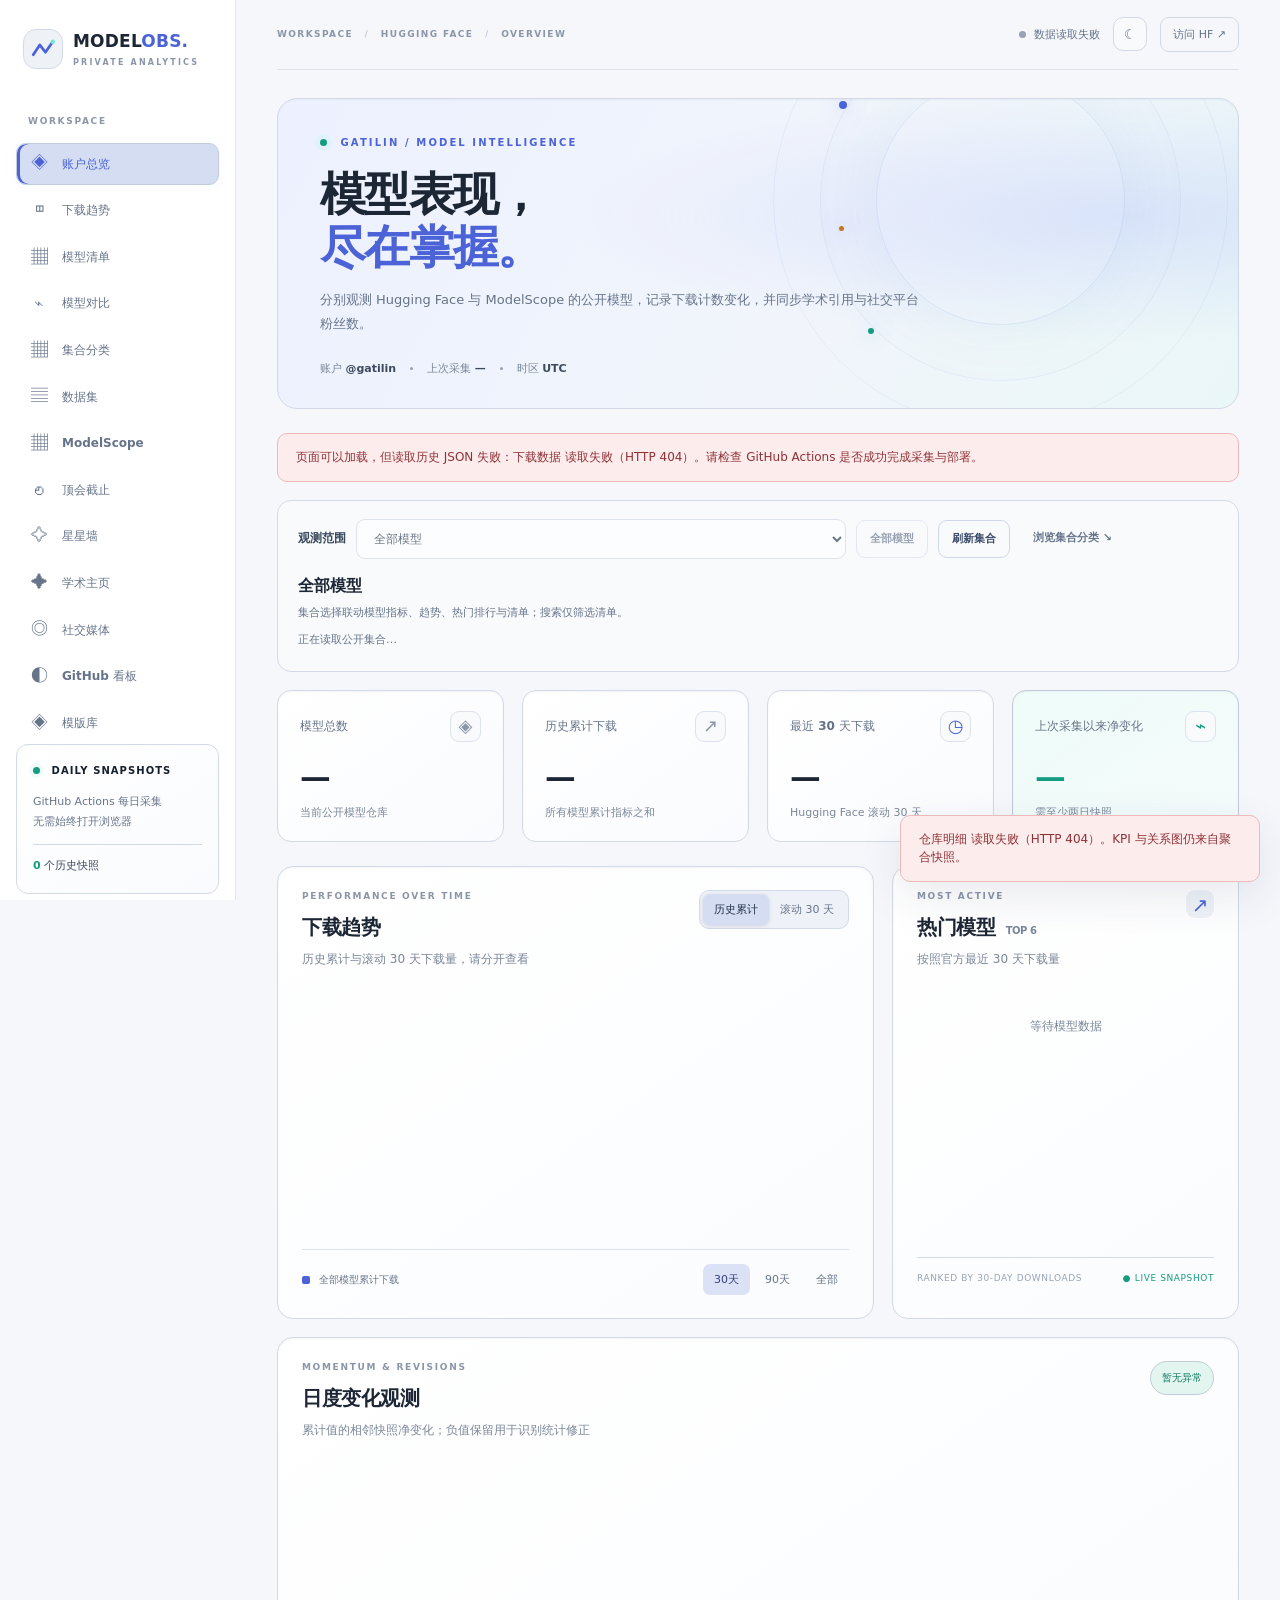
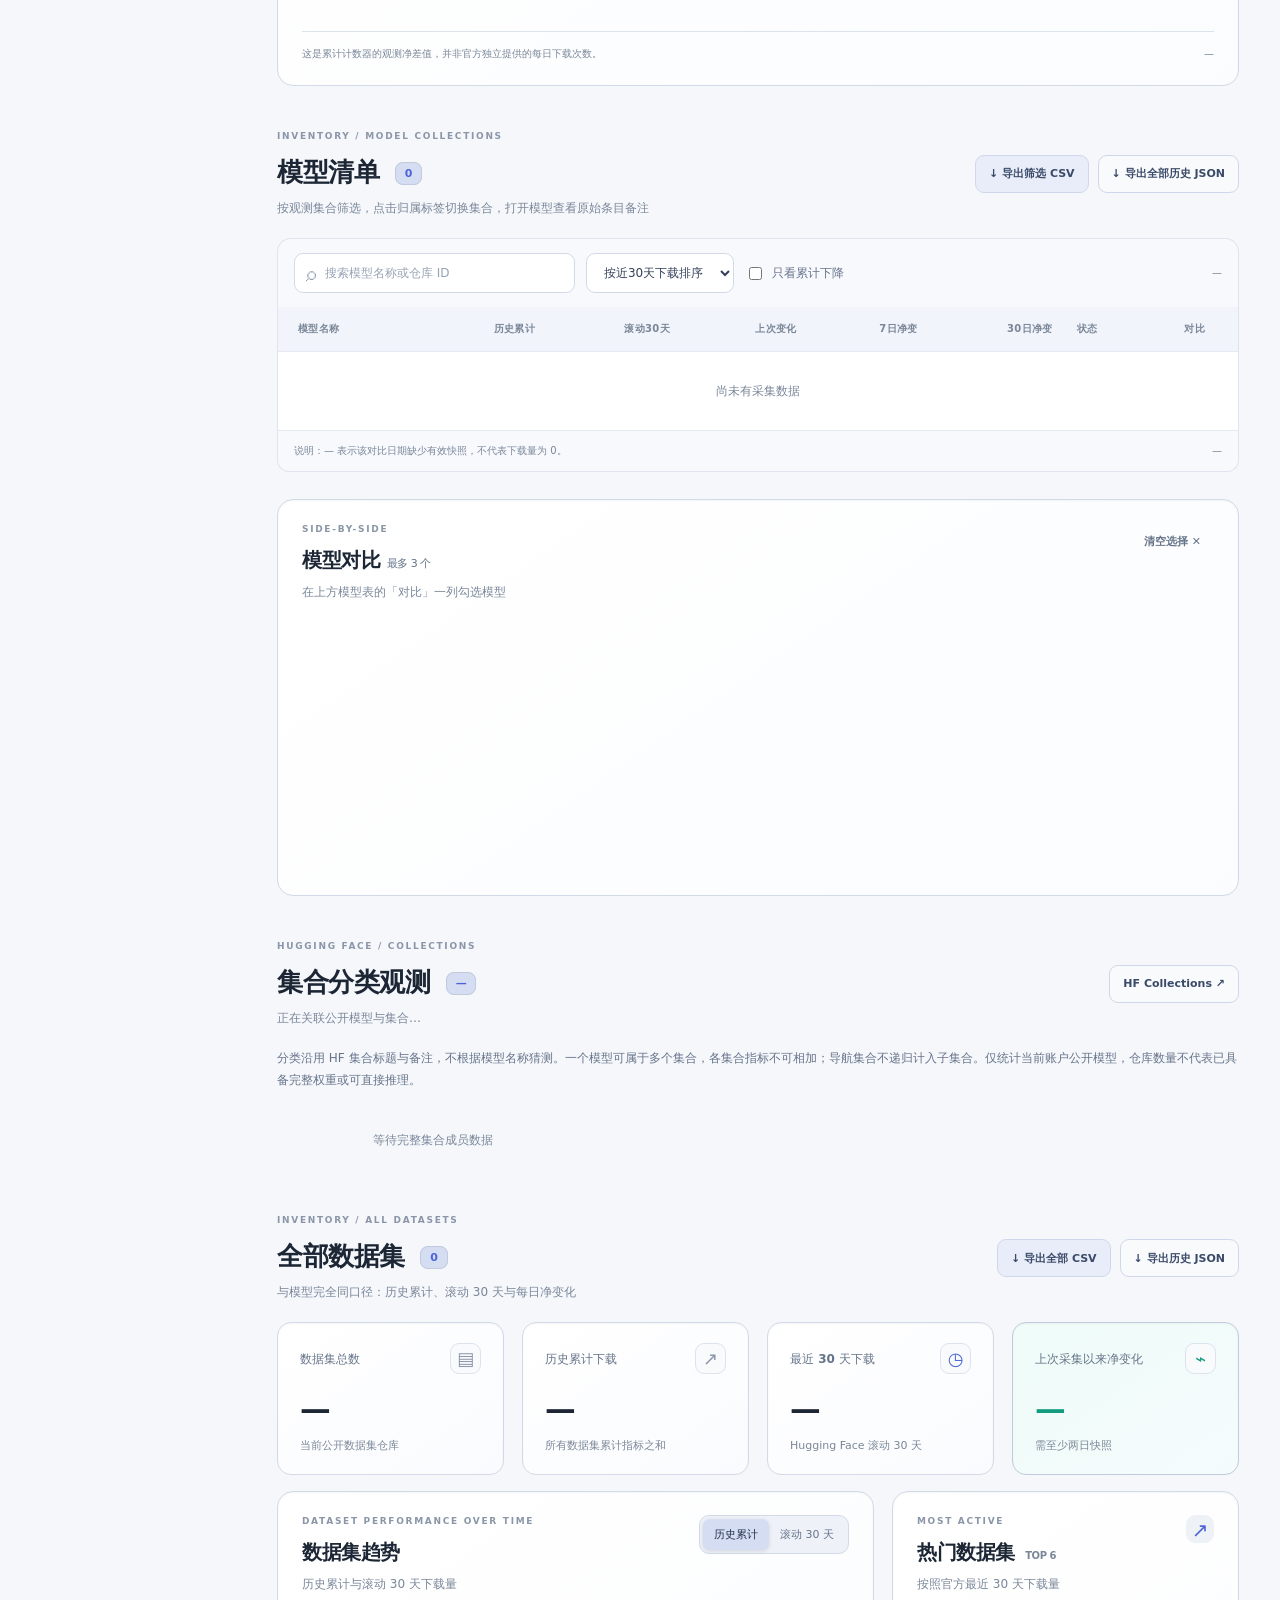
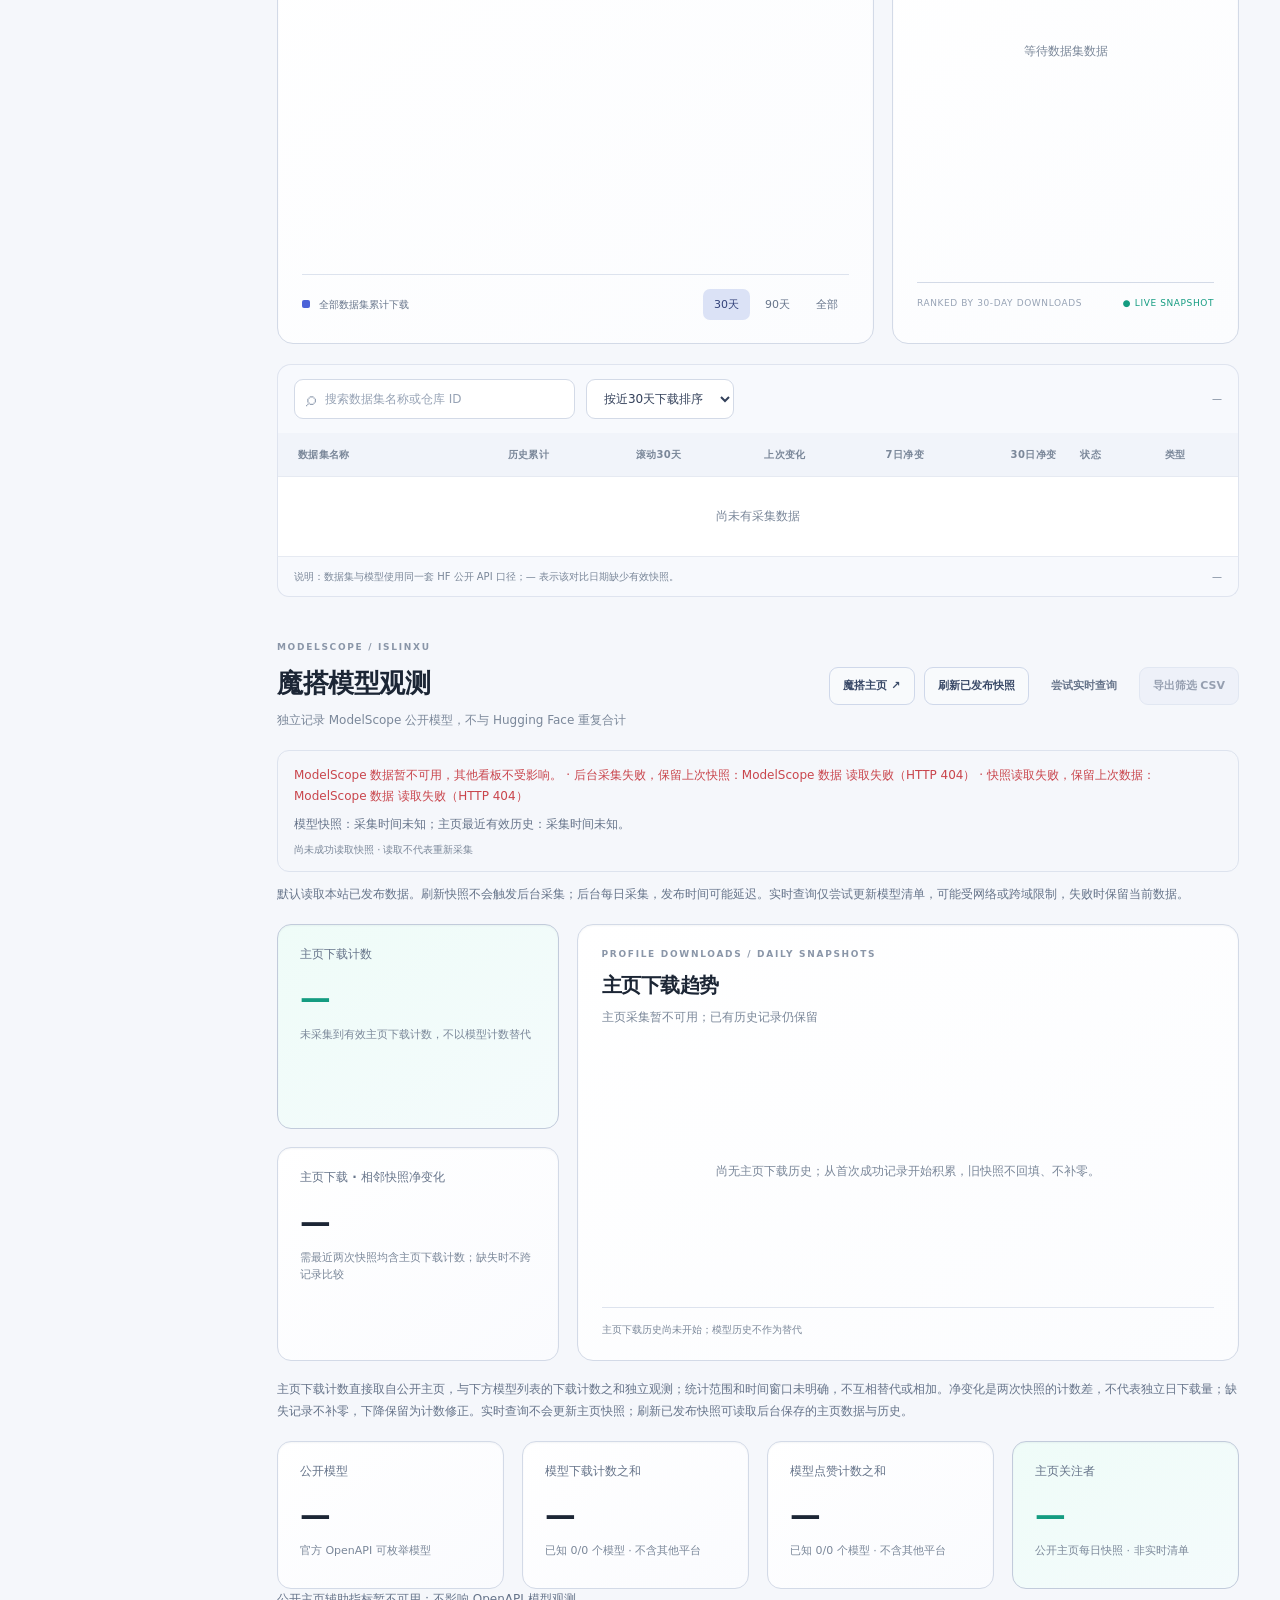
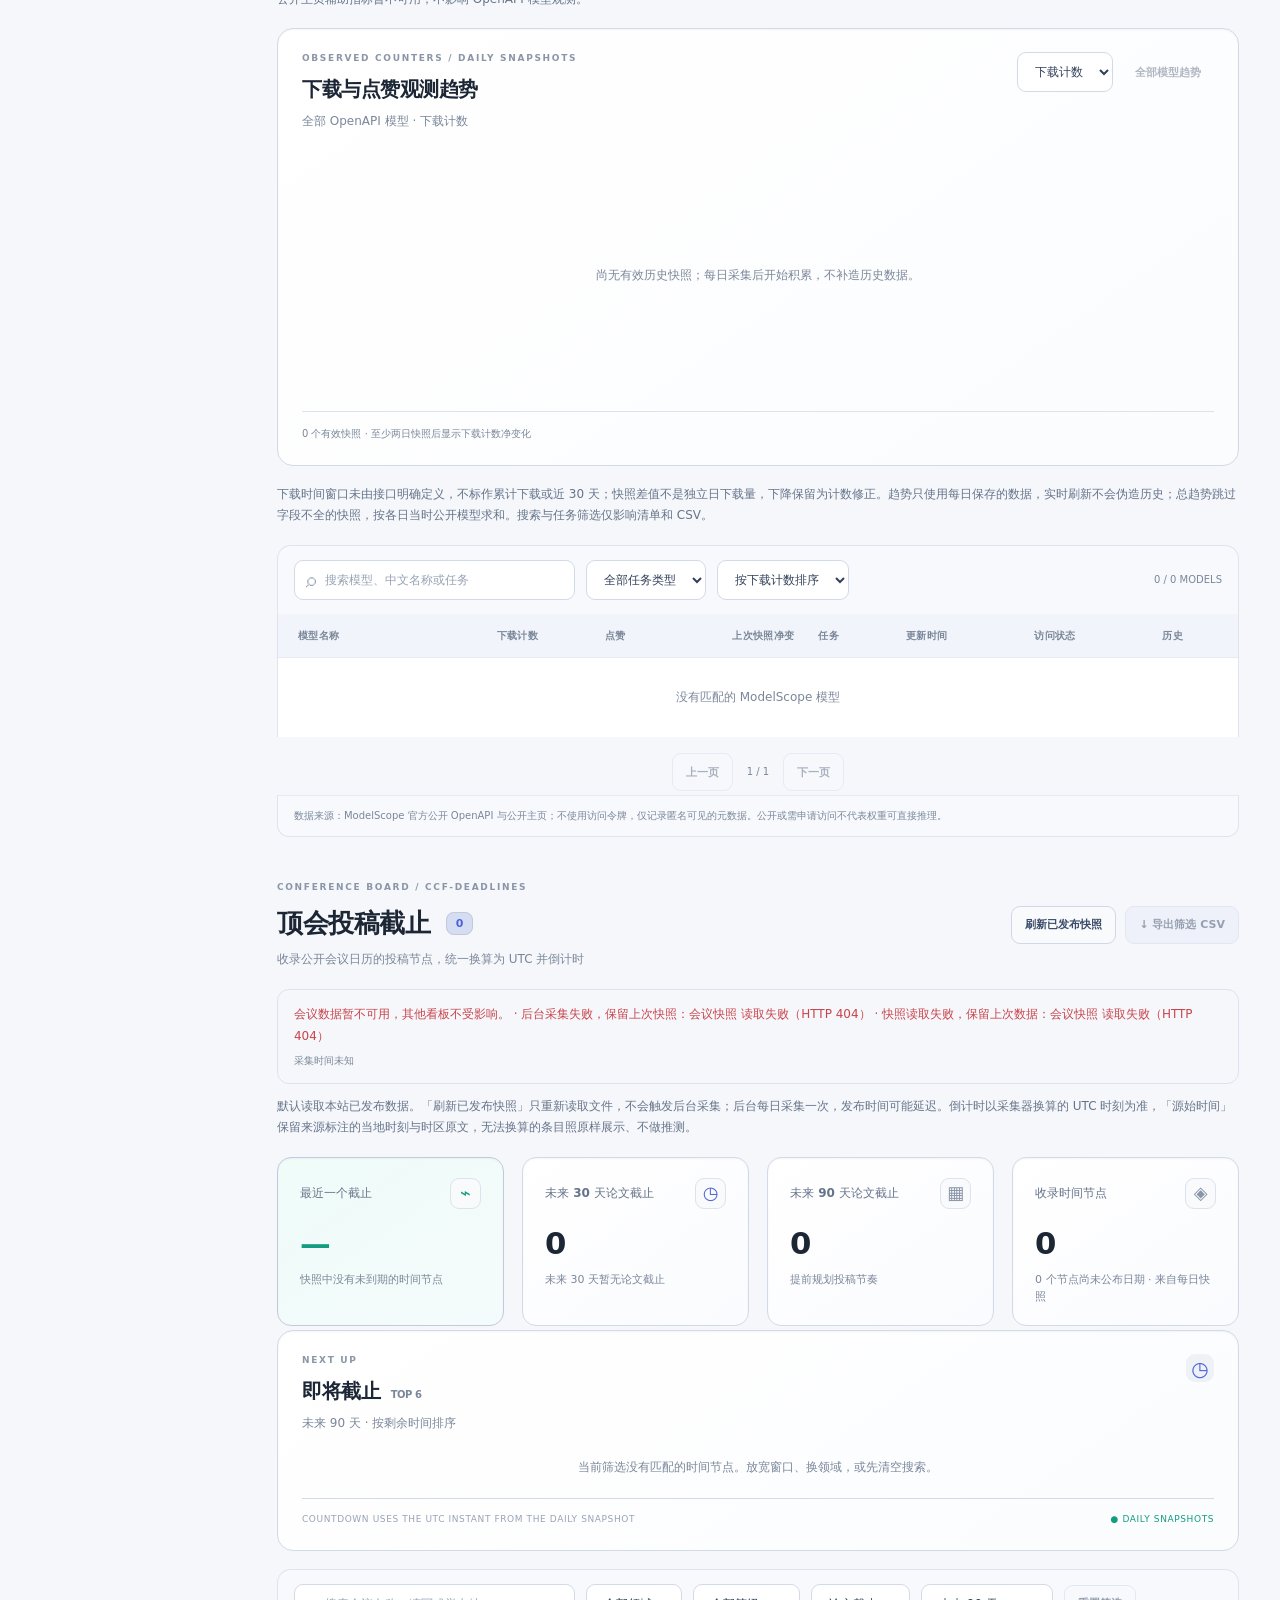
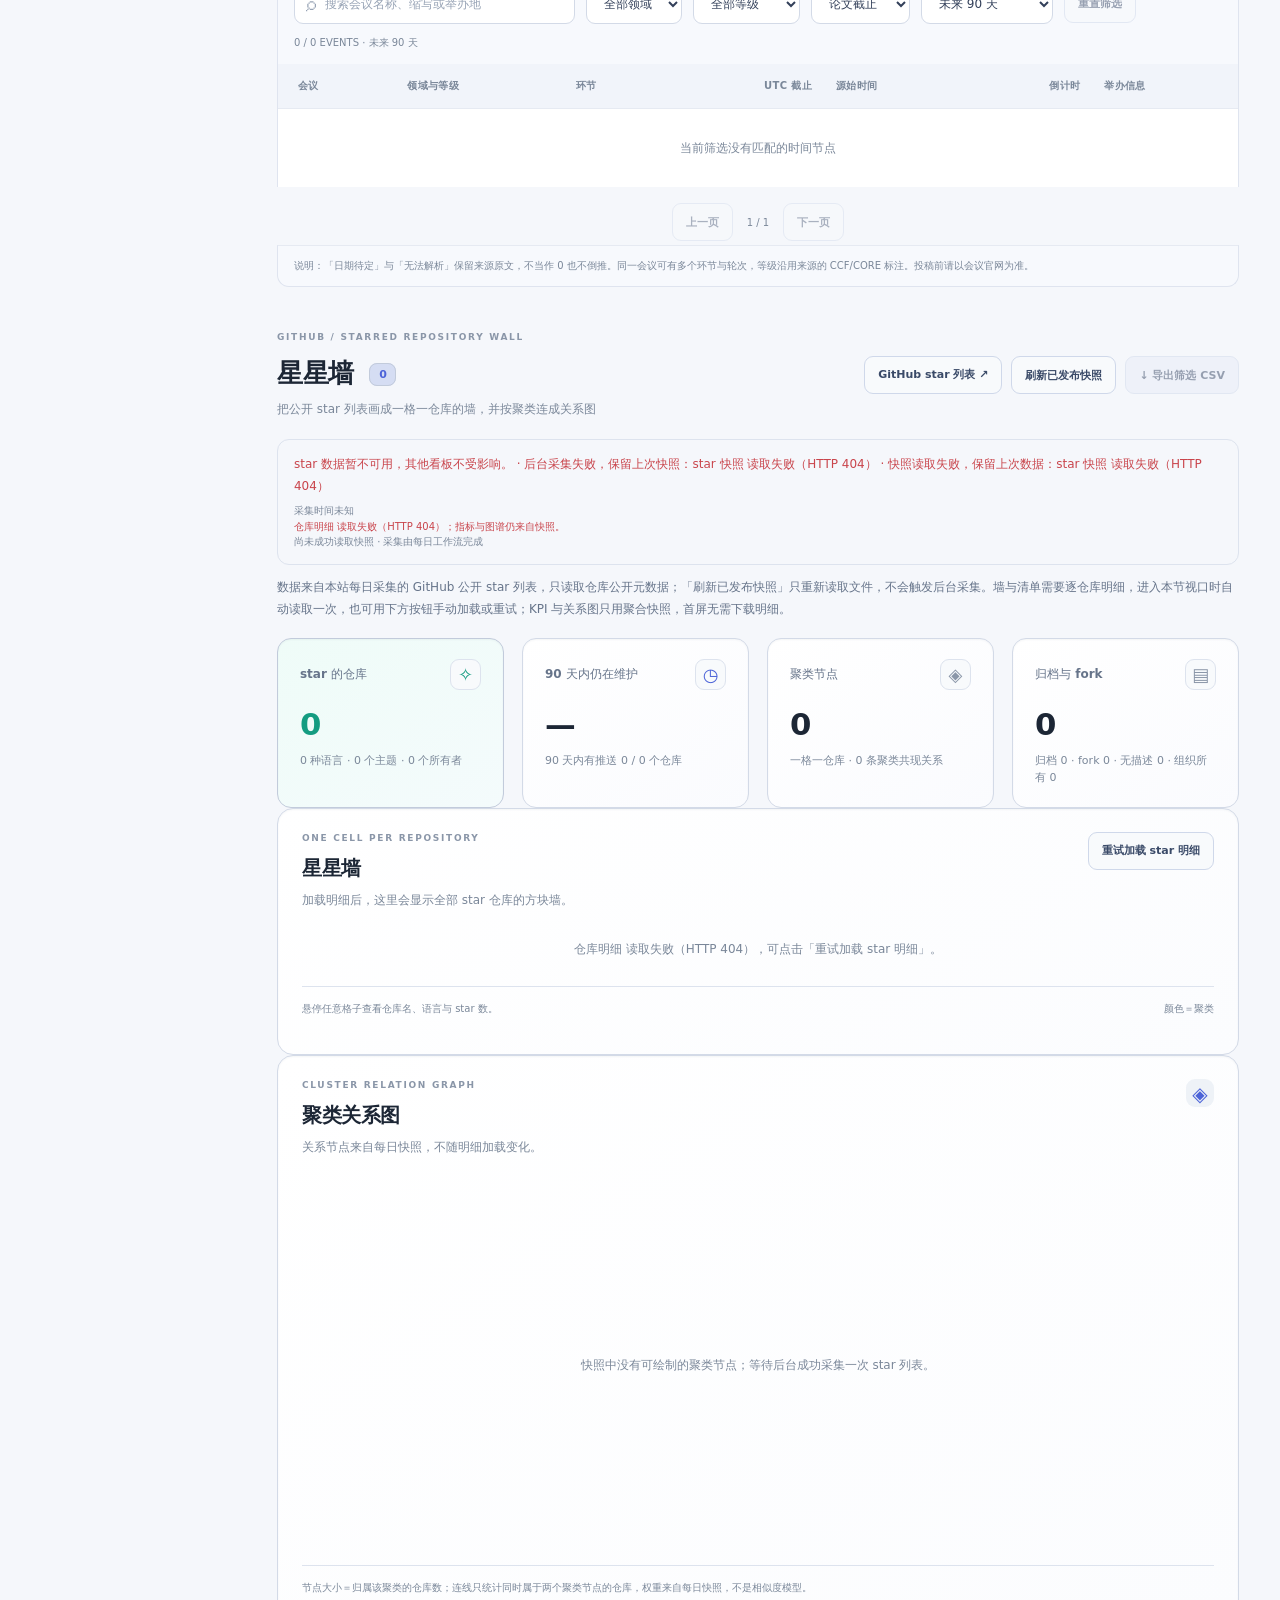
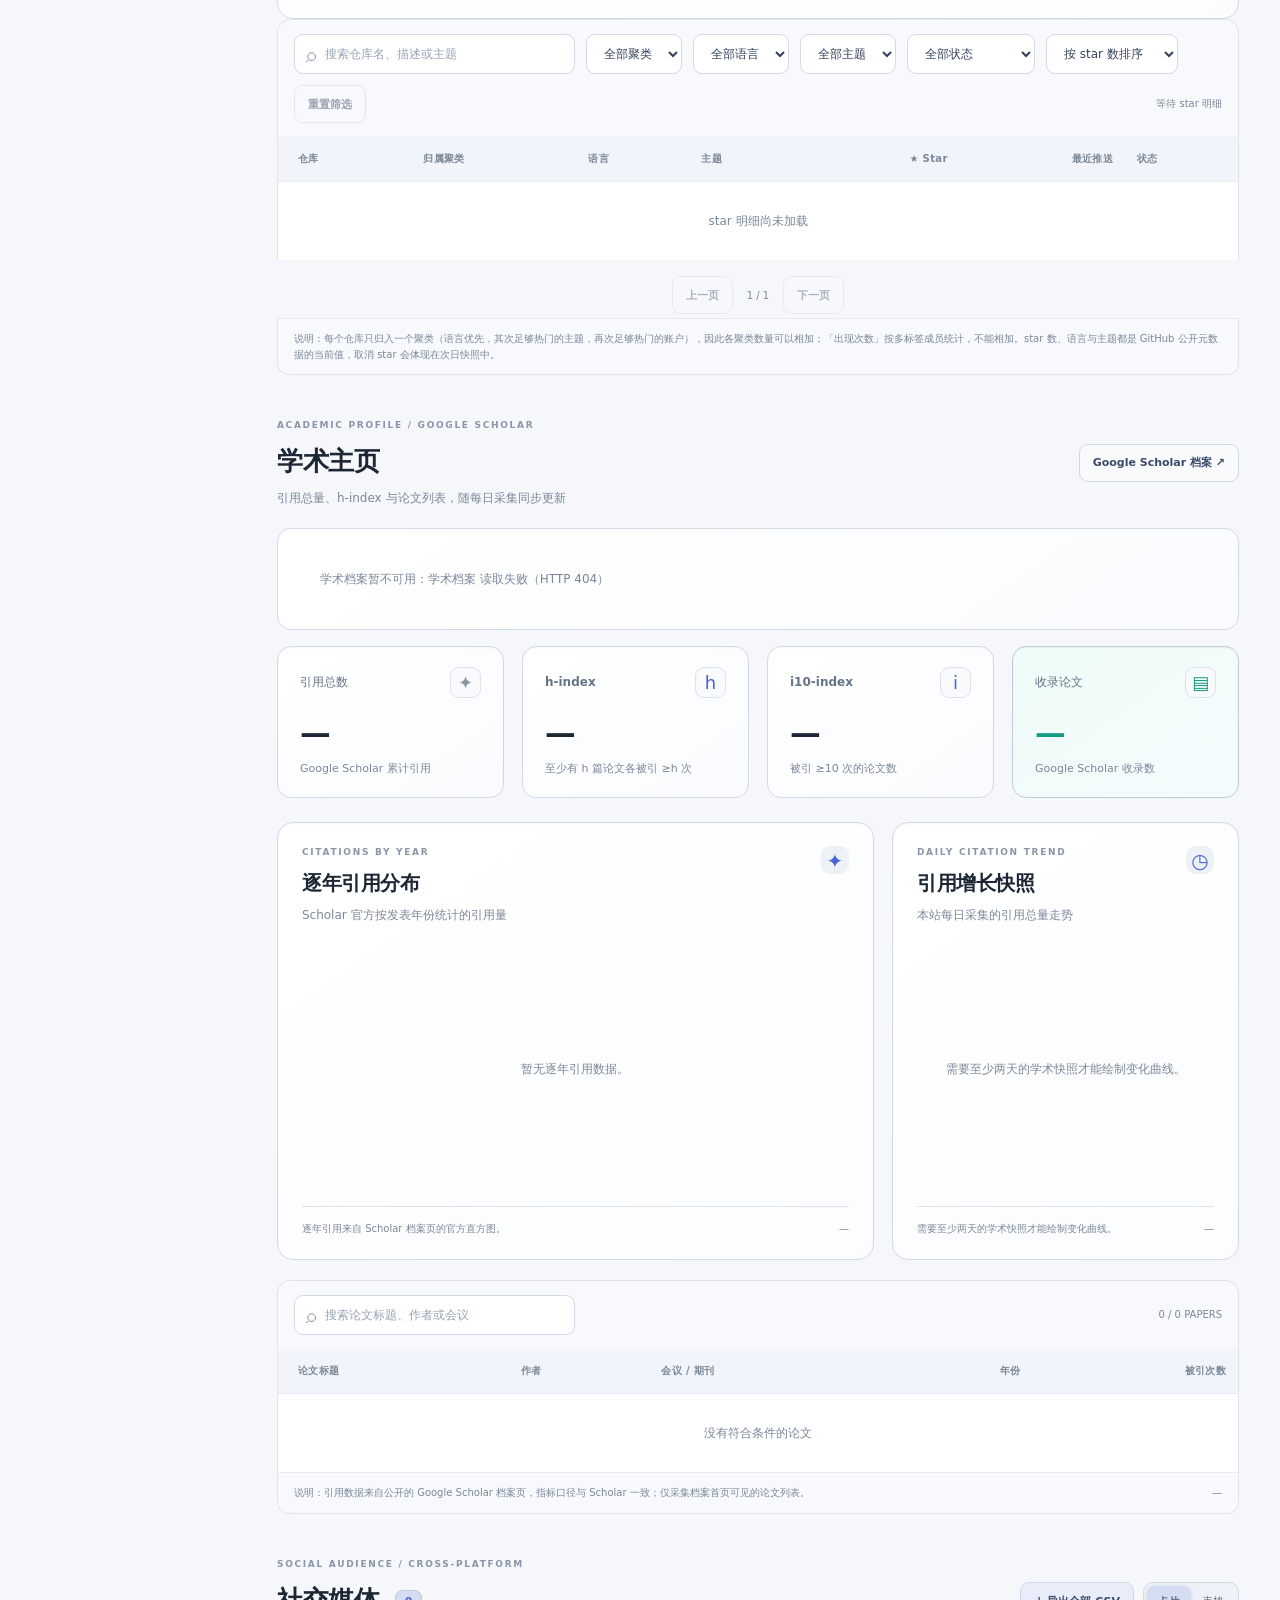
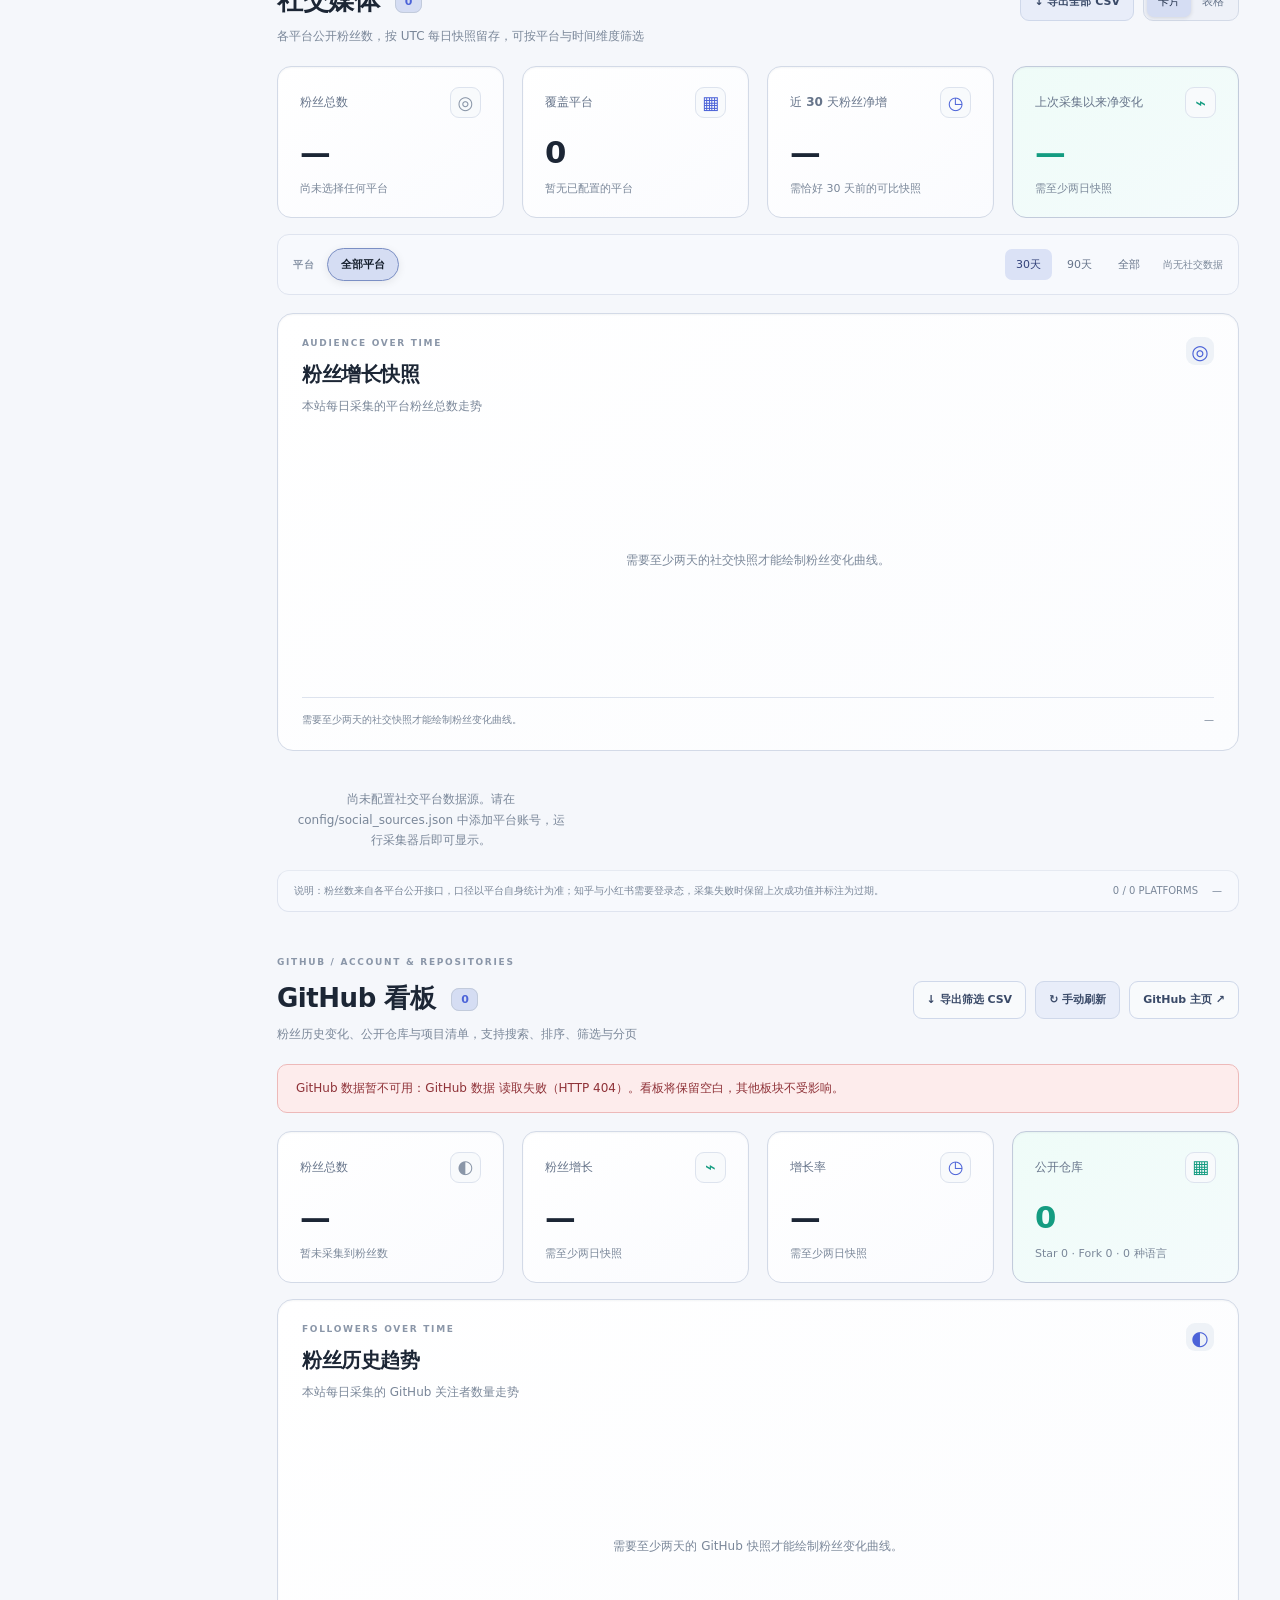
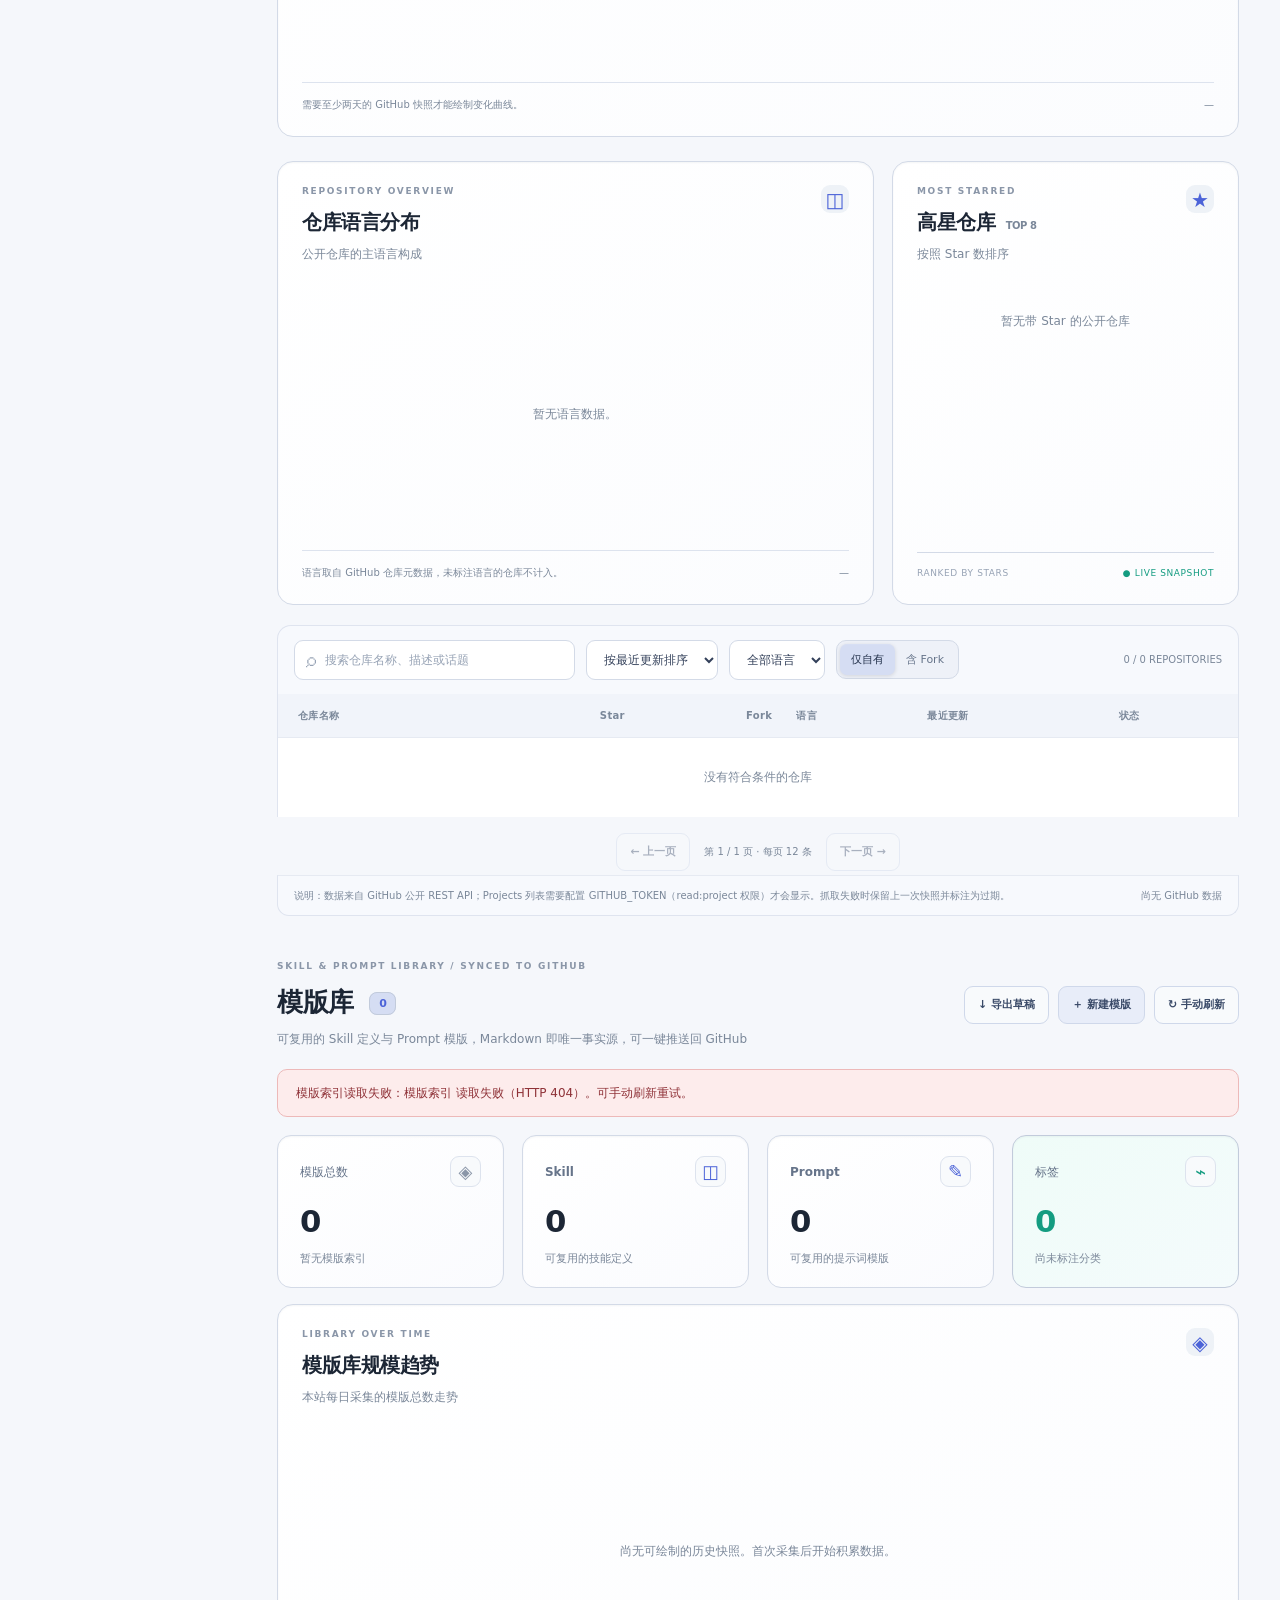
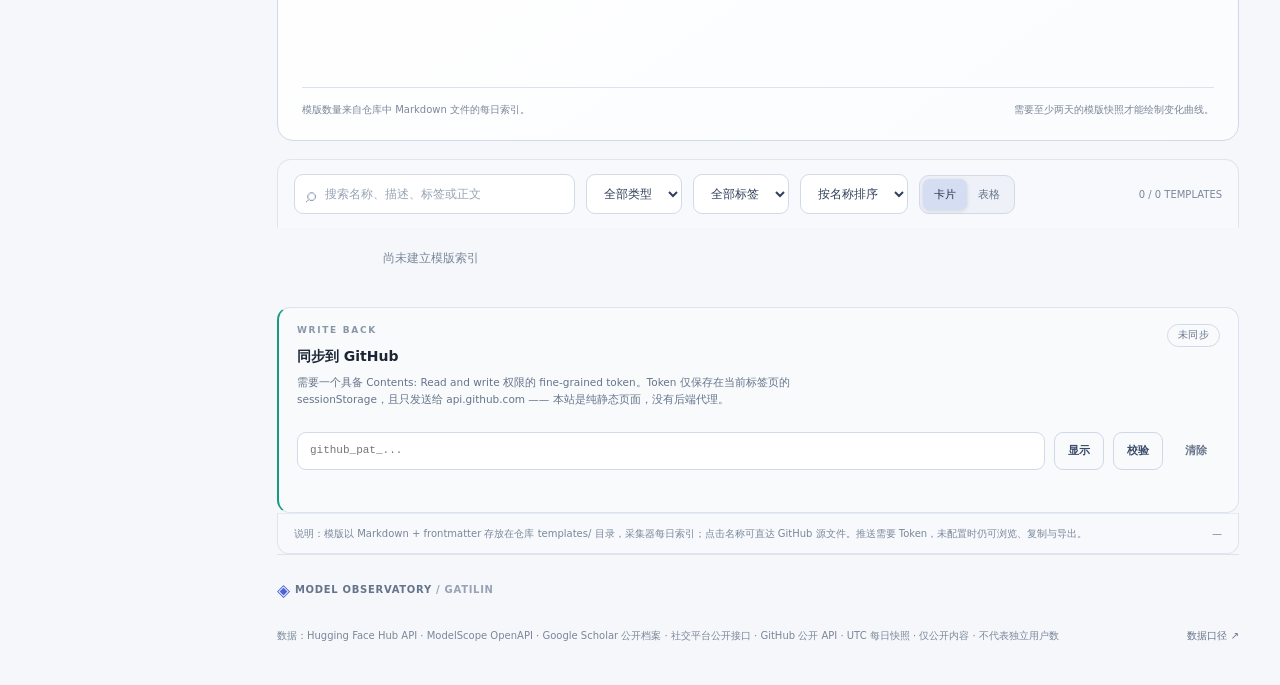
==== site/index.html @ 28549522 "feat: add the GitHub star wall and cluster graph to the dashboard Draw every starred repository as o" ====
<!doctype html>
<html lang="zh-CN" data-theme="dark">
<head>
  <meta charset="utf-8">
  <meta name="viewport" content="width=device-width, initial-scale=1">
  <meta name="theme-color" content="#090f1b">
  <meta name="description" content="@gatilin Hugging Face 模型与数据集下载量、近期活跃度、每日增量、学术引用、社交平台粉丝数、GitHub 粉丝与仓库看板及历史数据可视化">
  <title>Model Observatory · gatilin</title>
  <link rel="canonical" href="https://islinxu.github.io/model-observatory/">
  <meta name="author" content="gatilin">
  <meta property="og:type" content="website">
  <meta property="og:site_name" content="Model Observatory">
  <meta property="og:title" content="Model Observatory · gatilin">
  <meta property="og:description" content="Hugging Face 模型与数据集下载量、每日增量、学术引用、社交平台粉丝数与 GitHub 仓库看板的每日快照看板">
  <meta property="og:url" content="https://islinxu.github.io/model-observatory/">
  <meta property="og:locale" content="zh_CN">
  <meta name="twitter:card" content="summary_large_image">
  <meta name="twitter:title" content="Model Observatory · gatilin">
  <meta name="twitter:description" content="Hugging Face 下载量、学术引用与 GitHub 仓库的每日快照看板">
  <link rel="icon" type="image/svg+xml" href="./favicon.svg">
  <link rel="stylesheet" href="./style.css">
  <script src="./format.js" defer></script>
  <script src="./charts.js" defer></script>
  <script src="./data.js" defer></script>
  <script src="./render.js" defer></script>
  <script src="./theme.js" defer></script>
  <script src="./templates.js" defer></script>
  <script src="./app.js" defer></script>
</head>
<body>
  <div class="shell">
    <aside class="sidebar" aria-label="侧边导航">
      <a class="brand" href="#overview" aria-label="Model Observatory 首页">
        <span class="brand-mark"><svg viewBox="0 0 32 32" aria-hidden="true"><path d="M4 23 12 11 19 20 28 7" fill="none" stroke="currentColor" stroke-width="3.4" stroke-linecap="round" stroke-linejoin="round"/><circle cx="28" cy="7" r="2.7" fill="#70e6ce"/></svg></span>
        <span class="brand-copy"><strong>MODEL<span>OBS.</span></strong><small>PRIVATE ANALYTICS</small></span>
      </a>
      <div class="nav-title">WORKSPACE</div>
      <nav class="navlinks">
        <a class="active" href="#overview"><span class="navglyph">◈</span> 账户总览</a>
        <a href="#analytics"><span class="navglyph">◫</span> 下载趋势</a>
        <a href="#models"><span class="navglyph">▦</span> 模型清单</a>
        <a href="#compare"><span class="navglyph">⌁</span> 模型对比</a>
        <a href="#collections"><span class="navglyph">▦</span> 集合分类</a>
        <a href="#datasets"><span class="navglyph">▤</span> 数据集</a>
        <a href="#modelscope"><span class="navglyph">▦</span> ModelScope</a>
        <a href="#conferences"><span class="navglyph">◴</span> 顶会截止</a>
        <a href="#stars"><span class="navglyph">✧</span> 星星墙</a>
        <a href="#scholar"><span class="navglyph">✦</span> 学术主页</a>
        <a href="#social"><span class="navglyph">◎</span> 社交媒体</a>
        <a href="#github"><span class="navglyph">◐</span> GitHub 看板</a>
        <a href="#templates"><span class="navglyph">◈</span> 模版库</a>
      </nav>
      <div class="sidebar-bottom">
        <div class="sidebar-card"><div class="sidebar-card-head"><span class="live-led"></span> DAILY SNAPSHOTS</div><p>GitHub Actions 每日采集<br>无需始终打开浏览器</p><div class="sidebar-card-foot"><span id="snapshotCount">0</span> 个历史快照</div></div>
        <a class="profile" href="https://huggingface.co/gatilin/models" target="_blank" rel="noopener noreferrer"><span class="profile-avatar">g</span><span><strong>@gatilin</strong><small>Hugging Face profile</small></span><span class="profile-arrow">↗</span></a>
      </div>
    </aside>

    <main class="main" id="overview">
      <header class="topbar">
        <div class="breadcrumb">WORKSPACE <span>/</span> HUGGING FACE <span>/</span> OVERVIEW</div>
        <div class="top-right"><span class="freshness"><span id="freshLed" class="status-led"></span><span id="freshLabel">等待数据初始化</span></span><button class="theme-toggle" id="themeToggle" type="button" aria-label="切换明暗主题" title="切换明暗主题">☀</button><a class="toplink" href="https://huggingface.co/gatilin/models" target="_blank" rel="noopener noreferrer">访问 HF ↗</a></div>
      </header>

      <section class="hero">
        <div class="hero-orbit" aria-hidden="true"><span></span><span></span><span></span></div>
        <div class="hero-kicker"><span class="inline-mark"></span> GATILIN / MODEL INTELLIGENCE</div>
        <h1>模型表现，<br><em>尽在掌握。</em></h1>
        <p>分别观测 Hugging Face 与 ModelScope 的公开模型，记录下载计数变化，并同步学术引用与社交平台粉丝数。</p>
        <div class="hero-meta"><span>账户 <b>@gatilin</b></span><i></i><span>上次采集 <b id="lastSync">—</b></span><i></i><span>时区 <b>UTC</b></span></div>
      </section>

      <div id="errorBanner" class="notice hidden" role="alert"></div>
      <div id="emptyBanner" class="empty-state hidden"><div class="empty-icon">◎</div><div><strong>等待第一次 Hugging Face 快照</strong><p>仓库创建后，请到 GitHub Actions 手动运行 “Sync Hugging Face & deploy Pages”。首次采集后，累计和近 30 天下载量会显示；变化趋势需要积累后续每日快照。</p></div></div>

      <section id="collectionScope" class="collection-scope" aria-label="模型集合观测范围">
        <div class="collection-controls"><label for="collectionFilter">观测范围</label><select id="collectionFilter" disabled><option value="all">全部模型</option></select><button class="button secondary" id="collectionReset" disabled>全部模型</button><button class="button secondary" id="collectionRefresh">刷新集合</button><a class="button text-button" href="#collections">浏览集合分类 ↘</a></div>
        <h2 id="modelScopeLabel">全部模型</h2><p id="collectionDescription"></p><p id="modelScopeNote">集合选择联动模型指标、趋势、热门排行与清单；搜索仅筛选清单。</p>
        <p id="collectionSource" class="collection-source" role="status" aria-live="polite">正在读取公开集合…</p>
      </section>

      <section class="kpis" aria-label="当前观测范围模型指标">
        <div class="kpi"><div class="kpi-label">模型总数 <span class="kpi-symbol">◈</span></div><div id="statModels" class="kpi-value">—</div><div id="statModelsSub" class="kpi-caption">当前公开模型仓库</div></div>
        <div class="kpi"><div class="kpi-label">历史累计下载 <span class="kpi-symbol">↗</span></div><div id="statLifetime" class="kpi-value">—</div><div id="statLifetimeSub" class="kpi-caption">所有模型累计指标之和</div></div>
        <div class="kpi"><div class="kpi-label">最近 30 天下载 <span class="kpi-symbol blue">◷</span></div><div id="statRolling" class="kpi-value">—</div><div class="kpi-caption">Hugging Face 滚动 30 天</div></div>
        <div class="kpi accent-kpi"><div class="kpi-label">上次采集以来净变化 <span class="kpi-symbol teal">⌁</span></div><div id="statDelta" class="kpi-value">—</div><div id="statDeltaSub" class="kpi-caption">需至少两日快照</div></div>
      </section>

      <section id="analytics" class="dashboard-grid">
        <div class="panel panel-chart"><div class="panel-head"><div><div class="panel-overline">PERFORMANCE OVER TIME</div><h2>下载趋势</h2><p>历史累计与滚动 30 天下载量，请分开查看</p></div><div class="segmented" role="group" aria-label="下载曲线指标"><button class="active" data-metric="all_time">历史累计</button><button data-metric="last_30d">滚动 30 天</button></div></div>
          <div id="overallChart" class="chart-area" role="img" aria-label="整体模型下载量趋势图"></div>
          <div class="chart-footer"><div class="legend"><span class="legend-mark"></span><span id="overallLegend">全部模型累计下载</span></div><div class="range-controls" role="group" aria-label="历史范围"><button data-range="30" class="active">30天</button><button data-range="90">90天</button><button data-range="all">全部</button></div></div>
        </div>
        <div class="panel top-panel"><div class="panel-head"><div><div class="panel-overline">MOST ACTIVE</div><h2>热门模型 <small>TOP 6</small></h2><p>按照官方最近 30 天下载量</p></div><span class="mini-icon">↗</span></div><div id="topModels" class="top-models"><div class="chart-empty">等待模型数据</div></div><div class="top-footer">RANKED BY 30-DAY DOWNLOADS <span>● LIVE SNAPSHOT</span></div></div>
      </section>

      <section class="panel changes-panel"><div class="panel-head"><div><div class="panel-overline">MOMENTUM & REVISIONS</div><h2>日度变化观测</h2><p>累计值的相邻快照净变化；负值保留用于识别统计修正</p></div><span id="correctionBadge" class="correction-pill">暂无异常</span></div><div id="deltaChart" class="bar-chart-area"></div><div class="chart-footer"><span class="muted micro">这是累计计数器的观测净差值，并非官方独立提供的每日下载次数。</span><span id="deltaPeriod" class="micro muted">—</span></div></section>

      <section id="models" class="model-section">
        <div class="section-heading"><div><div class="section-eyebrow">INVENTORY / MODEL COLLECTIONS</div><h2>模型清单 <span id="modelCountBadge">0</span></h2><p>按观测集合筛选，点击归属标签切换集合，打开模型查看原始条目备注</p></div><div class="section-actions"><button class="button" id="exportCSV">↓ 导出筛选 CSV</button><button class="button secondary" id="exportJSON">↓ 导出全部历史 JSON</button></div></div>
        <div class="table-toolbar"><label class="search-box"><span>⌕</span><input id="modelSearch" placeholder="搜索模型名称或仓库 ID" autocomplete="off" aria-label="搜索模型"></label><select id="sortModel" aria-label="排序方式"><option value="last_30d">按近30天下载排序</option><option value="all_time">按累计下载排序</option><option value="d1">按上次变化排序</option><option value="d7">按7天变化排序</option><option value="d30">按30天变化排序</option><option value="name">按名称排序</option></select><label class="filter-check"><input type="checkbox" id="onlyAnomalies">只看累计下降</label><span class="toolbar-spacer"></span><span id="tableCount" class="micro muted">—</span></div>
        <div class="table-scroll"><table class="models-table"><thead><tr><th class="no-sort">模型名称</th><th class="align-right">历史累计</th><th class="align-right">滚动30天</th><th class="align-right">上次变化</th><th class="align-right">7日净变</th><th class="align-right">30日净变</th><th>状态</th><th class="compare-col">对比</th></tr></thead><tbody id="modelRows"><tr><td colspan="8" class="no-rows">尚未有采集数据</td></tr></tbody></table></div>
        <div class="table-bottom"><span>说明：— 表示该对比日期缺少有效快照，不代表下载量为 0。</span><span id="snapshotDate">—</span></div>
      </section>

      <section id="compare" class="panel compare-panel"><div class="panel-head"><div><div class="panel-overline">SIDE-BY-SIDE</div><h2>模型对比 <span class="light-info">最多 3 个</span></h2><p>在上方模型表的「对比」一列勾选模型</p></div><button class="button text-button" id="clearCompare">清空选择 ✕</button></div><div id="compareSelected" class="compare-selected"></div><div id="compareChart" class="chart-area compare-chart"></div></section>

      <section id="collections" class="model-section">
        <div class="section-heading"><div><div class="section-eyebrow">HUGGING FACE / COLLECTIONS</div><h2>集合分类观测 <span id="collectionCount">—</span></h2><p id="collectionCoverage">正在关联公开模型与集合…</p></div><a class="button secondary" href="https://huggingface.co/gatilin/collections" target="_blank" rel="noopener noreferrer">HF Collections ↗</a></div>
        <p class="collection-note">分类沿用 HF 集合标题与备注，不根据模型名称猜测。一个模型可属于多个集合，各集合指标不可相加；导航集合不递归计入子集合。仅统计当前账户公开模型，仓库数量不代表已具备完整权重或可直接推理。</p>
        <div id="collectionCards" class="collection-grid"><div class="chart-empty">等待完整集合成员数据</div></div>
      </section>

      <section id="datasets" class="model-section">
        <div class="section-heading"><div><div class="section-eyebrow">INVENTORY / ALL DATASETS</div><h2>全部数据集 <span id="datasetCountBadge">0</span></h2><p>与模型完全同口径：历史累计、滚动 30 天与每日净变化</p></div><div class="section-actions"><button class="button" id="exportDatasetCSV">↓ 导出全部 CSV</button><button class="button secondary" id="exportDatasetJSON">↓ 导出历史 JSON</button></div></div>
        <div class="kpis">
          <div class="kpi"><div class="kpi-label">数据集总数 <span class="kpi-symbol">▤</span></div><div id="statDatasets" class="kpi-value">—</div><div class="kpi-caption">当前公开数据集仓库</div></div>
          <div class="kpi"><div class="kpi-label">历史累计下载 <span class="kpi-symbol">↗</span></div><div id="statDatasetLifetime" class="kpi-value">—</div><div id="statDatasetLifetimeSub" class="kpi-caption">所有数据集累计指标之和</div></div>
          <div class="kpi"><div class="kpi-label">最近 30 天下载 <span class="kpi-symbol blue">◷</span></div><div id="statDatasetRolling" class="kpi-value">—</div><div class="kpi-caption">Hugging Face 滚动 30 天</div></div>
          <div class="kpi accent-kpi"><div class="kpi-label">上次采集以来净变化 <span class="kpi-symbol teal">⌁</span></div><div id="statDatasetDelta" class="kpi-value">—</div><div id="statDatasetDeltaSub" class="kpi-caption">需至少两日快照</div></div>
        </div>
        <div class="dashboard-grid" style="margin:16px 0 20px">
          <div class="panel panel-chart"><div class="panel-head"><div><div class="panel-overline">DATASET PERFORMANCE OVER TIME</div><h2>数据集趋势</h2><p>历史累计与滚动 30 天下载量</p></div><div class="segmented" role="group" aria-label="数据集曲线指标"><button class="active" data-dataset-metric="all_time">历史累计</button><button data-dataset-metric="last_30d">滚动 30 天</button></div></div>
            <div id="datasetChart" class="chart-area" role="img" aria-label="数据集下载量趋势图"></div>
            <div class="chart-footer"><div class="legend"><span class="legend-mark"></span><span id="datasetLegend">全部数据集累计下载</span></div><div class="range-controls" role="group" aria-label="数据集历史范围"><button data-dataset-range="30" class="active">30天</button><button data-dataset-range="90">90天</button><button data-dataset-range="all">全部</button></div></div>
          </div>
          <div class="panel top-panel"><div class="panel-head"><div><div class="panel-overline">MOST ACTIVE</div><h2>热门数据集 <small>TOP 6</small></h2><p>按照官方最近 30 天下载量</p></div><span class="mini-icon">↗</span></div><div id="topDatasets" class="top-models"><div class="chart-empty">等待数据集数据</div></div><div class="top-footer">RANKED BY 30-DAY DOWNLOADS <span>● LIVE SNAPSHOT</span></div></div>
        </div>
        <div class="table-toolbar"><label class="search-box"><span>⌕</span><input id="datasetSearch" placeholder="搜索数据集名称或仓库 ID" autocomplete="off" aria-label="搜索数据集"></label><select id="sortDataset" aria-label="数据集排序方式"><option value="last_30d">按近30天下载排序</option><option value="all_time">按累计下载排序</option><option value="d1">按上次变化排序</option><option value="d7">按7天变化排序</option><option value="d30">按30天变化排序</option><option value="name">按名称排序</option></select><span class="toolbar-spacer"></span><span id="datasetTableCount" class="micro muted">—</span></div>
        <div class="table-scroll"><table class="models-table"><thead><tr><th class="no-sort">数据集名称</th><th class="align-right">历史累计</th><th class="align-right">滚动30天</th><th class="align-right">上次变化</th><th class="align-right">7日净变</th><th class="align-right">30日净变</th><th>状态</th><th>类型</th></tr></thead><tbody id="datasetRows"><tr><td colspan="8" class="no-rows">尚未有采集数据</td></tr></tbody></table></div>
        <div class="table-bottom"><span>说明：数据集与模型使用同一套 HF 公开 API 口径；— 表示该对比日期缺少有效快照。</span><span id="datasetSnapshotDate">—</span></div>
      </section>

      <section id="modelscope" class="model-section">
        <div class="section-heading"><div><div class="section-eyebrow">MODELSCOPE / ISLINXU</div><h2>魔搭模型观测</h2><p>独立记录 ModelScope 公开模型，不与 Hugging Face 重复合计</p></div><div class="section-actions"><a class="button secondary" href="https://www.modelscope.cn/profile/isLinXu" target="_blank" rel="noopener noreferrer">魔搭主页 ↗</a><button class="button secondary" id="modelscopeRefresh" aria-describedby="modelscopeRefreshHelp">刷新已发布快照</button><button class="button text-button" id="modelscopeLiveRefresh" aria-describedby="modelscopeRefreshHelp">尝试实时查询</button><button class="button" id="modelscopeExport" disabled>导出筛选 CSV</button></div></div>
        <div class="modelscope-data-status" role="status" aria-live="polite">
          <p id="modelscopeStatus" class="collection-note">正在读取 ModelScope 快照…</p>
          <p id="modelscopeFreshness" class="collection-note">等待采集时间</p>
          <p id="modelscopeSnapshotCheckedAt" class="micro muted">尚未成功读取快照</p>
        </div>
        <p id="modelscopeRefreshHelp" class="collection-note">默认读取本站已发布数据。刷新快照不会触发后台采集；后台每日采集，发布时间可能延迟。实时查询仅尝试更新模型清单，可能受网络或跨域限制，失败时保留当前数据。</p>
        <div class="modelscope-profile">
          <div class="modelscope-profile-stats">
            <div class="kpi accent-kpi"><div class="kpi-label">主页下载计数</div><div id="statModelscopeProfileDownloads" class="kpi-value">—</div><div id="statModelscopeProfileDownloadsSub" class="kpi-caption">公开主页 User.Downloads · 每日快照</div></div>
            <div class="kpi"><div class="kpi-label">主页下载 · 相邻快照净变化</div><div id="statModelscopeProfileChange" class="kpi-value">—</div><div id="statModelscopeProfileChangeSub" class="kpi-caption">需最近两次快照均含主页下载计数</div></div>
          </div>
          <div class="panel"><div class="panel-head"><div><div class="panel-overline">PROFILE DOWNLOADS / DAILY SNAPSHOTS</div><h2>主页下载趋势</h2><p id="modelscopeProfileCapturedAt">等待主页采集</p></div></div><div id="modelscopeProfileChart" class="chart-area"></div><div class="chart-footer"><span id="modelscopeProfileChartNote" class="micro muted">等待首次主页下载快照</span></div></div>
        </div>
        <p class="collection-note">主页下载计数直接取自公开主页，与下方模型列表的下载计数之和独立观测；统计范围和时间窗口未明确，不互相替代或相加。净变化是两次快照的计数差，不代表独立日下载量；缺失记录不补零，下降保留为计数修正。实时查询不会更新主页快照；刷新已发布快照可读取后台保存的主页数据与历史。</p>
        <div class="kpis">
          <div class="kpi"><div class="kpi-label">公开模型</div><div id="statModelscopeModels" class="kpi-value">—</div><div class="kpi-caption">官方 OpenAPI 可枚举模型</div></div>
          <div class="kpi"><div class="kpi-label">模型下载计数之和</div><div id="statModelscopeDownloads" class="kpi-value">—</div><div id="statModelscopeDownloadsSub" class="kpi-caption">仅 ModelScope downloads 字段</div></div>
          <div class="kpi"><div class="kpi-label">模型点赞计数之和</div><div id="statModelscopeLikes" class="kpi-value">—</div><div id="statModelscopeLikesSub" class="kpi-caption">仅 ModelScope likes 字段</div></div>
          <div class="kpi accent-kpi"><div class="kpi-label">主页关注者</div><div id="statModelscopeFollowers" class="kpi-value">—</div><div class="kpi-caption">公开主页每日快照 · 非实时清单</div></div>
        </div>
        <p id="modelscopeProfileNote" class="collection-note"></p>
        <div class="panel"><div class="panel-head"><div><div class="panel-overline">OBSERVED COUNTERS / DAILY SNAPSHOTS</div><h2>下载与点赞观测趋势</h2><p id="modelscopeChartLabel">全部 OpenAPI 模型 · 下载计数</p></div><div class="section-actions"><select id="modelscopeMetric" aria-label="ModelScope 趋势指标"><option value="downloads">下载计数</option><option value="likes">点赞计数</option></select><button class="button text-button" id="modelscopeChartReset" disabled>全部模型趋势</button></div></div><div id="modelscopeChart" class="chart-area"></div><div class="chart-footer"><span id="modelscopeChartNote" class="micro muted">等待首次快照</span></div></div>
        <p class="collection-note modelscope-method">下载时间窗口未由接口明确定义，不标作累计下载或近 30 天；快照差值不是独立日下载量，下降保留为计数修正。趋势只使用每日保存的数据，实时刷新不会伪造历史；总趋势跳过字段不全的快照，按各日当时公开模型求和。搜索与任务筛选仅影响清单和 CSV。</p>
        <div class="table-toolbar"><label class="search-box"><span>⌕</span><input id="modelscopeSearch" placeholder="搜索模型、中文名称或任务" aria-label="搜索 ModelScope 模型" autocomplete="off"></label><select id="modelscopeTask" aria-label="ModelScope 任务类型"><option value="all">全部任务类型</option></select><select id="modelscopeSort" aria-label="ModelScope 模型排序"><option value="downloads">按下载计数排序</option><option value="likes">按点赞计数排序</option><option value="updated_at">按最近更新排序</option><option value="name">按仓库名称排序</option></select><span class="toolbar-spacer"></span><span id="modelscopeTableCount" class="micro muted">—</span></div>
        <div class="table-scroll"><table class="models-table modelscope-table"><thead><tr><th>模型名称</th><th class="align-right">下载计数</th><th class="align-right">点赞</th><th class="align-right">上次快照净变</th><th>任务</th><th>更新时间</th><th>访问状态</th><th>历史</th></tr></thead><tbody id="modelscopeRows"><tr><td colspan="8" class="no-rows">等待 ModelScope 数据</td></tr></tbody></table></div>
        <div id="modelscopePagination" class="pagination" hidden><button class="button secondary" id="modelscopePrev">上一页</button><span id="modelscopePageInfo" class="micro muted">—</span><button class="button secondary" id="modelscopeNext">下一页</button></div>
        <div class="table-bottom"><span>数据来源：ModelScope 官方公开 OpenAPI 与公开主页；不使用访问令牌，仅记录匿名可见的元数据。公开或需申请访问不代表权重可直接推理。</span></div>
      </section>

      <section id="conferences" class="model-section">
        <div class="section-heading"><div><div class="section-eyebrow">CONFERENCE BOARD / CCF-DEADLINES</div><h2>顶会投稿截止 <span id="conferenceCountBadge">0</span></h2><p>收录公开会议日历的投稿节点，统一换算为 UTC 并倒计时</p></div><div class="section-actions"><button class="button secondary" id="conferenceRefresh">刷新已发布快照</button><button class="button" id="conferenceExport" disabled>↓ 导出筛选 CSV</button></div></div>
        <div class="modelscope-data-status" role="status" aria-live="polite">
          <p id="conferenceStatus" class="collection-note">正在读取会议快照…</p>
          <p id="conferenceFreshness" class="micro muted">等待采集时间</p>
        </div>
        <p class="collection-note">默认读取本站已发布数据。「刷新已发布快照」只重新读取文件，不会触发后台采集；后台每日采集一次，发布时间可能延迟。倒计时以采集器换算的 UTC 时刻为准，「源始时间」保留来源标注的当地时刻与时区原文，无法换算的条目照原样展示、不做推测。</p>
        <div class="kpis">
          <div class="kpi accent-kpi"><div class="kpi-label">最近一个截止 <span class="kpi-symbol teal">⌁</span></div><div id="statNextDeadline" class="kpi-value">—</div><div id="statNextDeadlineSub" class="kpi-caption">快照中最早到期的节点</div></div>
          <div class="kpi"><div class="kpi-label">未来 30 天论文截止 <span class="kpi-symbol blue">◷</span></div><div id="statPaper30" class="kpi-value">—</div><div id="statPaper30Sub" class="kpi-caption">按 UTC 换算的论文稿提交</div></div>
          <div class="kpi"><div class="kpi-label">未来 90 天论文截止 <span class="kpi-symbol">▦</span></div><div id="statPaper90" class="kpi-value">—</div><div class="kpi-caption">提前规划投稿节奏</div></div>
          <div class="kpi"><div class="kpi-label">收录时间节点 <span class="kpi-symbol">◈</span></div><div id="statConferenceEvents" class="kpi-value">—</div><div id="statConferenceEventsSub" class="kpi-caption">摘要 / 论文 / Rebuttal / 录用</div></div>
        </div>
        <div class="panel conference-panel"><div class="panel-head"><div><div class="panel-overline">NEXT UP</div><h2>即将截止 <small>TOP 6</small></h2><p id="conferenceUpcomingNote">当前筛选下最近的时间节点</p></div><span class="mini-icon">◷</span></div><div id="conferenceUpcoming" class="conf-list"><div class="chart-empty">等待会议数据</div></div><div class="top-footer">COUNTDOWN USES THE UTC INSTANT FROM THE DAILY SNAPSHOT <span>● DAILY SNAPSHOTS</span></div></div>
        <div class="table-toolbar">
          <label class="search-box"><span>⌕</span><input id="conferenceSearch" placeholder="搜索会议名称、缩写或举办地" aria-label="搜索会议" autocomplete="off"></label>
          <select id="conferenceArea" aria-label="会议领域"><option value="all">全部领域</option></select>
          <select id="conferenceRank" aria-label="CCF 等级"><option value="all">全部等级</option><option value="A">CCF A</option><option value="B">CCF B</option><option value="C">CCF C</option><option value="N">未评级 (N)</option></select>
          <select id="conferenceKind" aria-label="截止环节"><option value="paper">论文截止</option><option value="abstract">摘要截止</option><option value="rebuttal">Rebuttal</option><option value="decision">录用通知</option><option value="all">全部环节</option></select>
          <select id="conferenceWindow" aria-label="时间窗口"><option value="30">未来 30 天</option><option value="90">未来 90 天</option><option value="180">未来 180 天</option><option value="365">未来 365 天</option><option value="open">全部未截止</option><option value="tbd">待定或无法解析</option><option value="past">已截止</option></select>
          <button class="button secondary" id="conferenceFilterReset">重置筛选</button>
          <span class="toolbar-spacer"></span><span id="conferenceTableCount" class="micro muted">—</span>
        </div>
        <div class="table-scroll"><table class="models-table conference-table"><thead><tr><th>会议</th><th>领域与等级</th><th>环节</th><th class="align-right">UTC 截止</th><th>源始时间</th><th class="align-right">倒计时</th><th>举办信息</th></tr></thead><tbody id="conferenceRows"><tr><td colspan="7" class="no-rows">等待会议数据</td></tr></tbody></table></div>
        <div id="conferencePagination" class="pagination" hidden><button class="button secondary" id="conferencePrev">上一页</button><span id="conferencePageInfo" class="micro muted">—</span><button class="button secondary" id="conferenceNext">下一页</button></div>
        <div class="table-bottom"><span>说明：「日期待定」与「无法解析」保留来源原文，不当作 0 也不倒推。同一会议可有多个环节与轮次，等级沿用来源的 CCF/CORE 标注。投稿前请以会议官网为准。</span></div>
      </section>

      <section id="stars" class="model-section">
        <div class="section-heading"><div><div class="section-eyebrow">GITHUB / STARRED REPOSITORY WALL</div><h2>星星墙 <span id="starCountBadge">0</span></h2><p>把公开 star 列表画成一格一仓库的墙，并按聚类连成关系图</p></div><div class="section-actions"><a class="button secondary" href="https://github.com/stars/isLinXu" target="_blank" rel="noopener noreferrer">GitHub star 列表 ↗</a><button class="button secondary" id="starRefresh">刷新已发布快照</button><button class="button" id="starExport" disabled>↓ 导出筛选 CSV</button></div></div>
        <div class="modelscope-data-status" role="status" aria-live="polite">
          <p id="starStatus" class="collection-note">正在读取 star 快照…</p>
          <p id="starFreshness" class="micro muted">等待采集时间</p>
          <p id="starDetailNote" class="micro muted">等待 star 明细</p>
          <p id="starSnapshotCheckedAt" class="micro muted">尚未成功读取快照</p>
        </div>
        <p class="collection-note">数据来自本站每日采集的 GitHub 公开 star 列表，只读取仓库公开元数据；「刷新已发布快照」只重新读取文件，不会触发后台采集。墙与清单需要逐仓库明细，进入本节视口时自动读取一次，也可用下方按钮手动加载或重试；KPI 与关系图只用聚合快照，首屏无需下载明细。</p>
        <div class="kpis">
          <div class="kpi accent-kpi"><div class="kpi-label">star 的仓库 <span class="kpi-symbol teal">✧</span></div><div id="statStars" class="kpi-value">—</div><div id="statStarsSub" class="kpi-caption">公开列表去重后的仓库数</div></div>
          <div class="kpi"><div class="kpi-label">90 天内仍在维护 <span class="kpi-symbol blue">◷</span></div><div id="statStarActive" class="kpi-value">—</div><div id="statStarActiveSub" class="kpi-caption">按最近一次推送日期判定</div></div>
          <div class="kpi"><div class="kpi-label">聚类节点 <span class="kpi-symbol">◈</span></div><div id="statStarClusters" class="kpi-value">—</div><div id="statStarClustersSub" class="kpi-caption">语言 / 主题 / 账户三层归属</div></div>
          <div class="kpi"><div class="kpi-label">归档与 fork <span class="kpi-symbol">▤</span></div><div id="statStarSpecial" class="kpi-value">—</div><div id="statStarSpecialSub" class="kpi-caption">识别需要留意的仓库状态</div></div>
        </div>
        <div class="panel star-wall-panel"><div class="panel-head"><div><div class="panel-overline">ONE CELL PER REPOSITORY</div><h2>星星墙</h2><p id="starWallNote">等待 star 明细</p></div><div class="section-actions"><button class="button secondary" id="starDetailLoad">加载 star 明细</button></div></div>
          <div id="starWall" class="chart-area star-wall-area" role="img" aria-label="star 星星墙"></div>
          <div class="chart-footer"><span id="starWallReadout" class="micro muted">悬停任意格子查看仓库</span><span class="micro muted">颜色＝聚类</span></div>
          <div id="starWallLegend" class="star-legend"></div>
        </div>
        <div class="panel"><div class="panel-head"><div><div class="panel-overline">CLUSTER RELATION GRAPH</div><h2>聚类关系图</h2><p id="starGraphNote">语言 / 主题 / 账户之间的共现关系</p></div><span class="mini-icon">◈</span></div>
          <div id="starGraph" class="chart-area star-graph-area" role="img" aria-label="star 聚类关系图"></div>
          <div class="chart-footer"><span class="muted micro">节点大小＝归属该聚类的仓库数；连线只统计同时属于两个聚类节点的仓库，权重来自每日快照，不是相似度模型。</span></div>
        </div>
        <div class="table-toolbar">
          <label class="search-box"><span>⌕</span><input id="starSearch" placeholder="搜索仓库名、描述或主题" aria-label="搜索 star 仓库" autocomplete="off"></label>
          <select id="starCluster" aria-label="聚类筛选"><option value="all">全部聚类</option></select>
          <select id="starLanguage" aria-label="语言筛选"><option value="all">全部语言</option></select>
          <select id="starTopic" aria-label="主题筛选"><option value="all">全部主题</option></select>
          <select id="starStatusFilter" aria-label="仓库状态"><option value="all">全部状态</option><option value="maintained">90 天内有推送</option><option value="archived">已归档</option><option value="fork">fork 仓库</option><option value="undocumented">无描述</option></select>
          <select id="starSort" aria-label="star 仓库排序"><option value="stars">按 star 数排序</option><option value="pushed">按最近推送排序</option><option value="name">按仓库名排序</option></select>
          <button class="button secondary" id="starFilterReset">重置筛选</button>
          <span class="toolbar-spacer"></span><span id="starTableCount" class="micro muted">—</span>
        </div>
        <div class="table-scroll"><table class="models-table star-table"><thead><tr><th>仓库</th><th>归属聚类</th><th>语言</th><th>主题</th><th class="align-right">★ Star</th><th class="align-right">最近推送</th><th>状态</th></tr></thead><tbody id="starRows"><tr><td colspan="7" class="no-rows">等待 star 明细</td></tr></tbody></table></div>
        <div id="starPagination" class="pagination" hidden><button class="button secondary" id="starPrev">上一页</button><span id="starPageInfo" class="micro muted">—</span><button class="button secondary" id="starNext">下一页</button></div>
        <div class="table-bottom"><span>说明：每个仓库只归入一个聚类（语言优先，其次足够热门的主题，再次足够热门的账户），因此各聚类数量可以相加；「出现次数」按多标签成员统计，不能相加。star 数、语言与主题都是 GitHub 公开元数据的当前值，取消 star 会体现在次日快照中。</span></div>
      </section>

      <section id="scholar" class="model-section">
        <div class="section-heading"><div><div class="section-eyebrow">ACADEMIC PROFILE / GOOGLE SCHOLAR</div><h2>学术主页</h2><p>引用总量、h-index 与论文列表，随每日采集同步更新</p></div><div class="section-actions"><a class="button secondary" id="scholarProfileLink" href="https://scholar.google.com/citations?user=oTYM_I8AAAAJ" target="_blank" rel="noopener noreferrer">Google Scholar 档案 ↗</a></div></div>
        <div id="scholarCard" class="scholar-card"><div class="chart-empty">等待学术档案数据</div></div>
        <div class="kpis" style="margin:16px 0 20px">
          <div class="kpi"><div class="kpi-label">引用总数 <span class="kpi-symbol">✦</span></div><div id="statCitations" class="kpi-value">—</div><div id="statCitationsSub" class="kpi-caption">Google Scholar 累计引用</div></div>
          <div class="kpi"><div class="kpi-label">h-index <span class="kpi-symbol blue">h</span></div><div id="statHIndex" class="kpi-value">—</div><div class="kpi-caption">至少有 h 篇论文各被引 ≥h 次</div></div>
          <div class="kpi"><div class="kpi-label">i10-index <span class="kpi-symbol blue">i</span></div><div id="statI10" class="kpi-value">—</div><div class="kpi-caption">被引 ≥10 次的论文数</div></div>
          <div class="kpi accent-kpi"><div class="kpi-label">收录论文 <span class="kpi-symbol teal">▤</span></div><div id="statPapers" class="kpi-value">—</div><div id="statPapersSub" class="kpi-caption">Google Scholar 收录数</div></div>
        </div>
        <div class="dashboard-grid" style="margin-bottom:20px">
          <div class="panel panel-chart"><div class="panel-head"><div><div class="panel-overline">CITATIONS BY YEAR</div><h2>逐年引用分布</h2><p>Scholar 官方按发表年份统计的引用量</p></div><span class="mini-icon">✦</span></div><div id="scholarYearChart" class="chart-area" role="img" aria-label="逐年引用量柱状图"></div><div class="chart-footer"><span class="muted micro">逐年引用来自 Scholar 档案页的官方直方图。</span><span id="scholarYearTotal" class="micro muted">—</span></div></div>
          <div class="panel panel-chart"><div class="panel-head"><div><div class="panel-overline">DAILY CITATION TREND</div><h2>引用增长快照</h2><p>本站每日采集的引用总量走势</p></div><span class="mini-icon">◷</span></div><div id="scholarTrendChart" class="chart-area" role="img" aria-label="引用总量每日快照趋势图"></div><div class="chart-footer"><span class="muted micro">需要至少两天的学术快照才能绘制变化曲线。</span><span id="scholarSnapshotCount" class="micro muted">—</span></div></div>
        </div>
        <div class="table-toolbar"><label class="search-box"><span>⌕</span><input id="paperSearch" placeholder="搜索论文标题、作者或会议" autocomplete="off" aria-label="搜索论文"></label><span class="toolbar-spacer"></span><span id="paperCount" class="micro muted">—</span></div>
        <div class="table-scroll"><table class="models-table papers-table"><thead><tr><th class="no-sort">论文标题</th><th>作者</th><th>会议 / 期刊</th><th class="align-right">年份</th><th class="align-right">被引次数</th></tr></thead><tbody id="paperRows"><tr><td colspan="5" class="no-rows">尚未有学术档案数据</td></tr></tbody></table></div>
        <div class="table-bottom"><span>说明：引用数据来自公开的 Google Scholar 档案页，指标口径与 Scholar 一致；仅采集档案首页可见的论文列表。</span><span id="scholarCapturedAt">—</span></div>
      </section>

      <section id="social" class="model-section">
        <div class="section-heading"><div><div class="section-eyebrow">SOCIAL AUDIENCE / CROSS-PLATFORM</div><h2>社交媒体 <span id="socialCountBadge">0</span></h2><p>各平台公开粉丝数，按 UTC 每日快照留存，可按平台与时间维度筛选</p></div><div class="section-actions"><button class="button" id="exportSocialCSV">↓ 导出全部 CSV</button><div class="segmented" role="group" aria-label="社交数据视图"><button class="active" data-social-view="cards">卡片</button><button data-social-view="table">表格</button></div></div></div>
        <div class="kpis" style="margin-bottom:16px">
          <div class="kpi"><div class="kpi-label">粉丝总数 <span class="kpi-symbol">◎</span></div><div id="statSocialTotal" class="kpi-value">—</div><div id="statSocialTotalSub" class="kpi-caption">所选平台粉丝数合计</div></div>
          <div class="kpi"><div class="kpi-label">覆盖平台 <span class="kpi-symbol blue">▦</span></div><div id="statSocialPlatforms" class="kpi-value">—</div><div id="statSocialPlatformsSub" class="kpi-caption">已配置的平台数量</div></div>
          <div class="kpi"><div class="kpi-label">近 30 天粉丝净增 <span class="kpi-symbol blue">◷</span></div><div id="statSocialRolling" class="kpi-value">—</div><div id="statSocialRollingSub" class="kpi-caption">与恰好 30 天前的快照比较</div></div>
          <div class="kpi accent-kpi"><div class="kpi-label">上次采集以来净变化 <span class="kpi-symbol teal">⌁</span></div><div id="statSocialDelta" class="kpi-value">—</div><div id="statSocialDeltaSub" class="kpi-caption">需至少两日快照</div></div>
        </div>
        <div class="social-toolbar">
          <span class="social-filter-label">平台</span>
          <div class="platform-chips" id="socialPlatformFilter"></div>
          <div class="range-controls" role="group" aria-label="社交历史范围"><button data-social-range="30" class="active">30天</button><button data-social-range="90">90天</button><button data-social-range="all">全部</button></div>
          <span id="socialUpdatedAt" class="micro muted">—</span>
        </div>
        <div class="panel social-chart-panel"><div class="panel-head"><div><div class="panel-overline">AUDIENCE OVER TIME</div><h2>粉丝增长快照</h2><p>本站每日采集的平台粉丝总数走势</p></div><span class="mini-icon">◎</span></div><div id="socialChart" class="chart-area" role="img" aria-label="社交平台粉丝数趋势图"></div><div class="chart-footer"><span class="muted micro">需要至少两天的社交快照才能绘制粉丝变化曲线。</span><span id="socialChartTotal" class="micro muted">—</span></div></div>
        <div id="socialCards" class="social-cards"></div>
        <div id="socialTableWrap" class="table-scroll hidden" style="margin-top:16px"><table class="models-table social-table"><thead><tr><th class="no-sort">平台</th><th class="align-right">粉丝数</th><th class="align-right">格式化</th><th class="align-right">关注数</th><th class="align-right">作品数</th><th class="align-right">上次变化</th><th>状态</th><th>更新日期</th></tr></thead><tbody id="socialRows"><tr><td colspan="8" class="no-rows">尚未有社交数据</td></tr></tbody></table></div>
        <div class="table-bottom" id="socialTableBottom" style="border-radius:12px;border-top:1px solid var(--table-row-line)"><span>说明：粉丝数来自各平台公开接口，口径以平台自身统计为准；知乎与小红书需要登录态，采集失败时保留上次成功值并标注为过期。</span><span class="social-table-foot"><span id="socialTableCount" class="micro muted">—</span><span id="socialSnapshotDate" class="micro muted">—</span></span></div>
      </section>

      <section id="github" class="model-section">
        <div class="section-heading"><div><div class="section-eyebrow">GITHUB / ACCOUNT & REPOSITORIES</div><h2>GitHub 看板 <span id="githubRepoBadge">0</span></h2><p>粉丝历史变化、公开仓库与项目清单，支持搜索、排序、筛选与分页</p></div><div class="section-actions"><button class="button secondary" id="exportGitHubCSV">↓ 导出筛选 CSV</button><button class="button" id="githubRefresh">↻ 手动刷新</button><a class="button secondary" id="githubProfileLink" href="https://github.com/isLinXu" target="_blank" rel="noopener noreferrer">GitHub 主页 ↗</a></div></div>
        <div id="githubBanner" class="notice hidden" role="status"></div>
        <div class="kpis" style="margin-bottom:16px">
          <div class="kpi"><div class="kpi-label">粉丝总数 <span class="kpi-symbol">◐</span></div><div id="statGithubFollowers" class="kpi-value">—</div><div id="statGithubFollowersSub" class="kpi-caption">当前关注者数量</div></div>
          <div class="kpi"><div class="kpi-label">粉丝增长 <span class="kpi-symbol teal">⌁</span></div><div id="statGithubGrowth" class="kpi-value">—</div><div id="statGithubGrowthSub" class="kpi-caption">较上一次快照</div></div>
          <div class="kpi"><div class="kpi-label">增长率 <span class="kpi-symbol blue">◷</span></div><div id="statGithubRate" class="kpi-value">—</div><div id="statGithubRateSub" class="kpi-caption">较上一次快照</div></div>
          <div class="kpi accent-kpi"><div class="kpi-label">公开仓库 <span class="kpi-symbol teal">▦</span></div><div id="statGithubRepos" class="kpi-value">—</div><div id="statGithubReposSub" class="kpi-caption">含 Star / Fork 汇总</div></div>
        </div>
        <div class="panel github-chart-panel"><div class="panel-head"><div><div class="panel-overline">FOLLOWERS OVER TIME</div><h2>粉丝历史趋势</h2><p>本站每日采集的 GitHub 关注者数量走势</p></div><span class="mini-icon">◐</span></div><div id="githubChart" class="chart-area" role="img" aria-label="GitHub 粉丝数趋势图"></div><div class="chart-footer"><span class="muted micro">需要至少两天的 GitHub 快照才能绘制变化曲线。</span><span id="githubChartNote" class="micro muted">—</span></div></div>
        <div class="dashboard-grid" style="margin-bottom:20px">
          <div class="panel panel-chart github-lang-panel"><div class="panel-head"><div><div class="panel-overline">REPOSITORY OVERVIEW</div><h2>仓库语言分布</h2><p>公开仓库的主语言构成</p></div><span class="mini-icon">◫</span></div><div id="githubLangChart" class="chart-area rank-area" role="img" aria-label="仓库语言分布图"></div><div class="chart-footer"><span class="muted micro">语言取自 GitHub 仓库元数据，未标注语言的仓库不计入。</span><span id="githubLangTotal" class="micro muted">—</span></div></div>
          <div class="panel panel-chart"><div class="panel-head"><div><div class="panel-overline">MOST STARRED</div><h2>高星仓库 <small>TOP 8</small></h2><p>按照 Star 数排序</p></div><span class="mini-icon">★</span></div><div id="githubTopRepos" class="top-models"><div class="chart-empty">等待 GitHub 数据</div></div><div class="top-footer">RANKED BY STARS <span>● LIVE SNAPSHOT</span></div></div>
        </div>
        <div class="table-toolbar"><label class="search-box"><span>⌕</span><input id="githubSearch" placeholder="搜索仓库名称、描述或话题" autocomplete="off" aria-label="搜索 GitHub 仓库"></label><select id="sortGithub" aria-label="GitHub 仓库排序方式"><option value="updated">按最近更新排序</option><option value="stars">按 Star 数排序</option><option value="forks">按 Fork 数排序</option><option value="name">按名称排序</option></select><select id="filterGithubLanguage" aria-label="按语言筛选"><option value="all">全部语言</option></select><div class="segmented" role="group" aria-label="是否包含 Fork 仓库"><button class="active" data-github-forks="own">仅自有</button><button data-github-forks="all">含 Fork</button></div><span class="toolbar-spacer"></span><span id="githubTableCount" class="micro muted">—</span></div>
        <div class="table-scroll"><table class="models-table github-table"><thead><tr><th class="no-sort">仓库名称</th><th class="align-right">Star</th><th class="align-right">Fork</th><th>语言</th><th>最近更新</th><th>状态</th></tr></thead><tbody id="githubRows"><tr><td colspan="6" class="no-rows">尚未有 GitHub 数据</td></tr></tbody></table></div>
        <div class="pagination" id="githubPagination" hidden><button class="button secondary" id="githubPrevPage">← 上一页</button><span id="githubPageInfo" class="micro muted">—</span><button class="button secondary" id="githubNextPage">下一页 →</button></div>
        <div id="githubProjects" class="github-projects hidden"><div class="section-eyebrow" style="margin-bottom:10px">GITHUB PROJECTS</div><div id="githubProjectList" class="project-grid"></div></div>
        <div class="table-bottom"><span>说明：数据来自 GitHub 公开 REST API；Projects 列表需要配置 GITHUB_TOKEN（read:project 权限）才会显示。抓取失败时保留上一次快照并标注为过期。</span><span id="githubCapturedAt">—</span></div>
      </section>

      <section id="templates" class="model-section">
        <div class="section-heading"><div><div class="section-eyebrow">SKILL &amp; PROMPT LIBRARY / SYNCED TO GITHUB</div><h2>模版库 <span id="templateCountBadge">0</span></h2><p>可复用的 Skill 定义与 Prompt 模版，Markdown 即唯一事实源，可一键推送回 GitHub</p></div><div class="section-actions"><button class="button secondary" id="templateExport">↓ 导出草稿</button><button class="button" id="templateNew">＋ 新建模版</button><button class="button secondary" id="templateRefresh">↻ 手动刷新</button></div></div>
        <div id="templateBanner" class="notice hidden" role="status"></div>
        <div class="kpis" style="margin-bottom:16px">
          <div class="kpi"><div class="kpi-label">模版总数 <span class="kpi-symbol">◈</span></div><div id="statTemplatesTotal" class="kpi-value">—</div><div id="statTemplatesTotalSub" class="kpi-caption">来自仓库 Markdown</div></div>
          <div class="kpi"><div class="kpi-label">Skill <span class="kpi-symbol blue">◫</span></div><div id="statTemplatesSkills" class="kpi-value">—</div><div id="statTemplatesSkillsSub" class="kpi-caption">可复用的技能定义</div></div>
          <div class="kpi"><div class="kpi-label">Prompt <span class="kpi-symbol blue">✎</span></div><div id="statTemplatesPrompts" class="kpi-value">—</div><div id="statTemplatesPromptsSub" class="kpi-caption">可复用的提示词</div></div>
          <div class="kpi accent-kpi"><div class="kpi-label">标签 <span class="kpi-symbol teal">⌁</span></div><div id="statTemplatesTags" class="kpi-value">—</div><div id="statTemplatesTagsSub" class="kpi-caption">按分类聚合</div></div>
        </div>
        <div class="panel template-chart-panel"><div class="panel-head"><div><div class="panel-overline">LIBRARY OVER TIME</div><h2>模版库规模趋势</h2><p>本站每日采集的模版总数走势</p></div><span class="mini-icon">◈</span></div><div id="templateChart" class="chart-area" role="img" aria-label="模版总数趋势图"></div><div class="chart-footer"><span class="muted micro">模版数量来自仓库中 Markdown 文件的每日索引。</span><span id="templateChartNote" class="micro muted">—</span></div></div>
        <div class="table-toolbar"><label class="search-box"><span>⌕</span><input id="templateSearch" placeholder="搜索名称、描述、标签或正文" autocomplete="off" aria-label="搜索模版"></label><select id="filterTemplateKind" aria-label="按类型筛选"><option value="all">全部类型</option><option value="skill">Skill</option><option value="prompt">Prompt</option></select><select id="filterTemplateTag" aria-label="按标签筛选"><option value="all">全部标签</option></select><select id="sortTemplate" aria-label="模版排序方式"><option value="name">按名称排序</option><option value="kind">按类型排序</option><option value="size">按体积排序</option></select><div class="segmented" role="group" aria-label="模版视图"><button class="active" data-template-view="cards">卡片</button><button data-template-view="table">表格</button></div><span class="toolbar-spacer"></span><span id="templateTableCount" class="micro muted">—</span></div>
        <div id="templateCards" class="template-cards"></div>
        <div id="templateTableWrap" class="table-scroll hidden" style="margin-top:16px"><table class="models-table template-table"><thead><tr><th class="no-sort">名称</th><th>类型</th><th>分类</th><th>标签</th><th class="align-right">行数</th><th>版本</th></tr></thead><tbody id="templateRows"><tr><td colspan="6" class="no-rows">尚未建立模版索引</td></tr></tbody></table></div>

        <div id="templateDetail" class="template-detail hidden">
          <div class="template-detail-head"><div><div class="panel-overline">TEMPLATE DETAIL</div><h3 id="templateDetailTitle">模版详情</h3><div id="templateDetailMeta" class="template-detail-meta"></div></div><button class="icon-button" id="templateCloseDetail" aria-label="关闭详情">✕</button></div>
          <div id="templateDetailTags" class="template-tags"></div>
          <pre id="templateDetailBody" class="template-body"></pre>
          <div id="templateDetailActions" class="template-actions"></div>
        </div>

        <div id="templateComposer" class="template-composer hidden">
          <div class="template-detail-head"><div><div class="panel-overline">COMPOSE / DRAFT</div><h3>新建或编辑模版</h3><p class="template-detail-meta">草稿先保存在本地浏览器，确认后推送到 GitHub；推送成功会触发 Actions 重建索引。</p></div><button class="icon-button" id="templateFormClose" aria-label="关闭编辑器">✕</button></div>
          <div class="template-form-grid">
            <label><span>类型</span><select id="templateFormKind"><option value="prompt">Prompt 模版</option><option value="skill">Skill 定义</option></select></label>
            <label><span>文件名（slug）</span><input id="templateFormSlug" placeholder="例如 code-review" autocomplete="off"></label>
            <label><span>名称</span><input id="templateFormName" placeholder="例如 代码审查" autocomplete="off"></label>
            <label><span>分类</span><input id="templateFormCategory" placeholder="例如 工程" autocomplete="off"></label>
            <label><span>版本</span><input id="templateFormVersion" placeholder="例如 1.0.0" autocomplete="off"></label>
            <label><span>作者</span><input id="templateFormAuthor" placeholder="例如 gatilin" autocomplete="off"></label>
          </div>
          <label class="template-form-full"><span>描述</span><input id="templateFormDescription" placeholder="一句话说明这个模版解决什么问题" autocomplete="off"></label>
          <label class="template-form-full"><span>标签（逗号分隔）</span><input id="templateFormTags" placeholder="例如 代码审查, 协作" autocomplete="off"></label>
          <label class="template-form-full"><span>正文（Markdown）</span><textarea id="templateFormBody" rows="12" placeholder="# 标题&#10;&#10;正文内容"></textarea></label>
          <label class="template-form-full"><span>将要写入的文件内容</span><pre id="templateFormPreview" class="template-body small"></pre></label>
          <div class="template-actions"><button class="button secondary" id="templateFormSave">保存草稿</button><button class="button" id="templateFormPush">保存并推送到 GitHub</button><span id="templateDraftBadge" class="template-draft-badge">无待同步</span></div>
        </div>

        <div class="template-sync">
          <div class="template-sync-head"><div><div class="panel-overline">WRITE BACK</div><h3>同步到 GitHub</h3><p class="template-detail-meta">需要一个具备 Contents: Read and write 权限的 fine-grained token。Token 仅保存在当前标签页的 sessionStorage，且只发送给 api.github.com —— 本站是纯静态页面，没有后端代理。</p></div><span id="templateSyncState" class="template-sync-state">未同步</span></div>
          <div class="template-sync-row"><input id="templateToken" type="password" placeholder="github_pat_..." autocomplete="off" spellcheck="false" aria-label="GitHub Token"><button class="button secondary" id="templateTokenToggle">显示</button><button class="button secondary" id="templateTokenVerify">校验</button><button class="button text-button" id="templateTokenClear">清除</button></div>
          <div id="templateSyncMessage" class="template-sync-message"></div>
        </div>

        <div class="table-bottom"><span>说明：模版以 Markdown + frontmatter 存放在仓库 templates/ 目录，采集器每日索引；点击名称可直达 GitHub 源文件。推送需要 Token，未配置时仍可浏览、复制与导出。</span><span id="templateCapturedAt">—</span></div>
      </section>

      <footer class="footer"><div><span class="footer-mark">◈</span> MODEL OBSERVATORY <span class="faded">/ GATILIN</span></div><p>数据：Hugging Face Hub API · ModelScope OpenAPI · Google Scholar 公开档案 · 社交平台公开接口 · GitHub 公开 API · UTC 每日快照 · 仅公开内容 · 不代表独立用户数</p><a href="https://huggingface.co/docs/huggingface_hub/en/package_reference/hf_api" target="_blank" rel="noopener noreferrer">数据口径 ↗</a></footer>
    </main>
  </div>

  <div id="detailOverlay" class="overlay hidden" aria-hidden="true"><div class="overlay-bg" id="closeOverlayBg"></div><aside class="detail-panel" role="dialog" aria-modal="true" aria-labelledby="detailTitle"><header class="detail-head"><div><div class="panel-overline">MODEL DEEP DIVE</div><h2 id="detailTitle">模型详情</h2><p id="detailID"></p></div><button class="icon-button" id="closeDetail" aria-label="关闭详情">✕</button></header><div id="detailContents"></div></aside></div>
</body>
</html>
---- site/style.css ----
/* Model Observatory — visual system.
 *
 * Colours are declared once as custom properties and referenced everywhere
 * else, so the light and dark palettes stay in sync. Dark is the default in
 * :root; [data-theme="light"] overrides the same variable names.
 */

/* --- Design tokens: dark (default) --------------------------------------- */
:root {
  color-scheme: dark;

  --bg: #080d17;
  --bg-soft: #0b1320;
  --sidebar-bg: #0b1220;
  --sidebar-line: #1d293b;
  --surface: #101927;
  --surface-2: #141e2d;
  --surface-3: #1a2536;
  --surface-hover: #182639;
  --card-bg: linear-gradient(145deg, #121d2d, #0f1826);
  --card-bg-accent: linear-gradient(145deg, #14282e, #102328);
  --panel-bg: linear-gradient(145deg, #111c2b, #0f1825);
  --hero-bg: radial-gradient(ellipse at 88% 38%, rgba(70, 103, 157, .32) 0%, transparent 46%),
    linear-gradient(120deg, #151f35 0%, #111b2d 58%, #102630 100%);
  --overlay-bg: rgba(1, 5, 11, 0.81);

  --line: #202c3e;
  --line-2: #29374b;
  --line-3: #36465f;
  --grid-line: #2d3c53;
  --zero-line: #53627b;

  --txt: #f3f6fb;
  --txt-strong: #edf1f8;
  --txt-soft: #d2dceb;
  --muted: #96a5b9;
  --muted-2: #8294aa;
  --subtle: #63758c;
  --faint: #70839a;

  --blue: #a5b4fc;
  --teal: #5eead4;
  --orange: #ffbb81;
  --red: #f89a9c;
  --green: #7fe5c9;

  --chart-1: #9faeff;
  --chart-2: #70e2c7;
  --chart-3: #ffbd86;
  --chart-4: #ff9db4;
  --chart-5: #5aa9ff;
  --chart-pos: #76d9c5;
  --chart-neg: #f19b9d;

  --chip-bg: #1d293c;
  --chip-line: #2f3f58;
  --chip-txt: #9fb0cc;
  --chip-tiny-bg: #182234;
  --chip-tiny-line: #2a3750;
  --chip-tiny-txt: #8fa2bd;

  --seg-bg: #101827;
  --seg-active: #293c5c;
  --seg-active-txt: #e1e9fb;
  --seg-txt: #8295ab;
  --range-active: #243552;
  --range-active-txt: #bdcaff;

  --input-bg: #101a29;
  --input-line: #334258;
  --input-txt: #b3c5db;
  --btn-bg: #243550;
  --btn-line: #344964;
  --btn-txt: #c6d5ed;
  --btn-hover-line: #829ad0;

  --table-head-bg: #1b283b;
  --table-row-line: #263448;
  --table-txt: #bac6d6;
  --toolbar-bg: #151f2f;
  --toolbar-line: #2a384c;

  --state-ok-bg: #1d3432;
  --state-ok-txt: #7fd4bc;
  --state-alert-bg: #392a2d;
  --state-alert-txt: #fbb1af;
  --state-new-bg: #233550;
  --state-new-txt: #a7b9e8;
  --state-missing-bg: #2b2c36;
  --state-missing-txt: #a3a5b4;

  --notice-bg: #412a2e;
  --notice-line: #985760;
  --notice-txt: #ffd3d0;
  --empty-bg: #1d2738;
  --empty-line: #4b5672;
  --empty-txt: #a1afc3;

  --shadow: 0 20px 60px rgba(0, 0, 0, 0.24);
  --shadow-card: 0 1px 0 rgba(255, 255, 255, 0.035) inset, 0 10px 30px rgba(0, 0, 0, 0.08);

  --radius-sm: 9px;
  --radius: 14px;
  --radius-lg: 20px;
  --gap: 18px;
  --gap-sm: 10px;

  font-family: Inter, ui-sans-serif, system-ui, -apple-system, "PingFang SC", "Microsoft YaHei", sans-serif;
}

/* --- Design tokens: light -------------------------------------------------- */
[data-theme="light"] {
  color-scheme: light;

  --bg: #f5f7fb;
  --bg-soft: #eef2f7;
  --sidebar-bg: #ffffff;
  --sidebar-line: #e2e8f0;
  --surface: #ffffff;
  --surface-2: #f8fafc;
  --surface-3: #eef2f7;
  --surface-hover: #f0f5fa;
  --card-bg: linear-gradient(145deg, #ffffff, #fafbfe);
  --card-bg-accent: linear-gradient(145deg, #effcf8, #f4fbfc);
  --panel-bg: linear-gradient(145deg, #ffffff, #fbfcfe);
  --hero-bg: radial-gradient(ellipse at 88% 38%, rgba(165, 180, 252, .28) 0%, transparent 46%),
    linear-gradient(120deg, #edf1ff 0%, #f1f5fb 58%, #eaf7f7 100%);
  --overlay-bg: rgba(28, 38, 58, 0.45);

  --line: #dde3ee;
  --line-2: #d3dae7;
  --line-3: #c2cbdb;
  --grid-line: #dde4ef;
  --zero-line: #aab6c9;

  --txt: #1c2635;
  --txt-strong: #16202e;
  --txt-soft: #3c4a5e;
  --muted: #66748a;
  --muted-2: #7a8799;
  --subtle: #8a96a8;
  --faint: #97a3b5;

  --blue: #4c63d8;
  --teal: #149c81;
  --orange: #c9761d;
  --red: #c9454c;
  --green: #129c81;

  --chart-1: #4c63d8;
  --chart-2: #149c81;
  --chart-3: #c9761d;
  --chart-4: #d1477a;
  --chart-5: #1f7ac4;
  --chart-pos: #149c81;
  --chart-neg: #c9454c;

  --chip-bg: #eef2fb;
  --chip-line: #d4dcee;
  --chip-txt: #4a5a76;
  --chip-tiny-bg: #f1f4fa;
  --chip-tiny-line: #dbe1ec;
  --chip-tiny-txt: #66748a;

  --seg-bg: #eef1f8;
  --seg-active: #d5ddf3;
  --seg-active-txt: #22304a;
  --seg-txt: #66748a;
  --range-active: #dbe2f6;
  --range-active-txt: #33427a;

  --input-bg: #ffffff;
  --input-line: #d3dae7;
  --input-txt: #33405a;
  --btn-bg: #e8edf9;
  --btn-line: #cfd8ea;
  --btn-txt: #3a4a68;
  --btn-hover-line: #7b8fc4;

  --table-head-bg: #f1f4fa;
  --table-row-line: #e6eaf2;
  --table-txt: #45536a;
  --toolbar-bg: #f7f9fd;
  --toolbar-line: #dfe4ef;

  --state-ok-bg: #e2f5ef;
  --state-ok-txt: #0f7a63;
  --state-alert-bg: #fbe9e9;
  --state-alert-txt: #b03c42;
  --state-new-bg: #e8eefc;
  --state-new-txt: #3f56a8;
  --state-missing-bg: #eef0f4;
  --state-missing-txt: #79808f;

  --notice-bg: #fdecec;
  --notice-line: #edb9b9;
  --notice-txt: #8f3238;
  --empty-bg: #f2f5fb;
  --empty-line: #d3dcec;
  --empty-txt: #5c6a80;

  --shadow: 0 14px 44px rgba(38, 52, 84, 0.10);
  --shadow-card: 0 1px 2px rgba(38, 52, 84, 0.05) inset;
}

/* --- Base ------------------------------------------------------------------ */
* { box-sizing: border-box; scrollbar-width: thin; scrollbar-color: var(--line-3) transparent; }
::-webkit-scrollbar { width: 8px; height: 8px; }
::-webkit-scrollbar-track { background: transparent; }
::-webkit-scrollbar-thumb { background: var(--line-3); border-radius: 99px; border: 2px solid transparent; background-clip: padding-box; }
html { scroll-behavior: smooth; }
body {
  margin: 0;
  background: var(--bg);
  color: var(--txt);
  font-size: 14px;
  font-weight: 400;
  line-height: 1.55;
  -webkit-font-smoothing: antialiased;
  text-rendering: optimizeLegibility;
  transition: background .2s ease, color .2s ease;
}
::selection { background: var(--seg-active); color: var(--txt-strong); }
button, input, select { font: inherit; }
button { cursor: pointer; }
button, a { -webkit-tap-highlight-color: transparent; }
button:active:not(:disabled) { transform: translateY(1px); }
button:disabled { cursor: not-allowed; opacity: .5; }
button:focus-visible, a:focus-visible, input:focus-visible, select:focus-visible {
  outline: 2px solid var(--blue);
  outline-offset: 3px;
}
a { text-decoration: none; color: inherit; }
.hidden { display: none !important; }

/* --- Layout --------------------------------------------------------------- */
.shell { display: grid; grid-template-columns: 236px minmax(0, 1fr); min-height: 100vh; }
.sidebar {
  position: sticky; top: 0; height: 100vh;
  display: flex; flex-direction: column;
  background: var(--sidebar-bg);
  border-right: 1px solid var(--sidebar-line);
  padding: 28px 16px 20px;
  overflow-y: auto;
  z-index: 2;
}
.brand { display: flex; align-items: center; gap: 10px; padding: 0 7px; }
.brand-mark {
  width: 40px; height: 40px; border-radius: 13px;
  background: var(--surface-3); color: var(--blue);
  border: 1px solid var(--line-2);
  display: grid; place-items: center;
}
.brand-mark svg { width: 26px; height: 26px; }
.brand-copy strong { display: block; letter-spacing: .2px; font-size: 17px; font-weight: 850; }
.brand-copy strong span { color: var(--chart-1); }
.brand-copy small { display: block; font-size: 8px; font-weight: 760; letter-spacing: 2.2px; color: var(--subtle); margin-top: 3px; }
.nav-title { color: var(--subtle); letter-spacing: 1.7px; font-size: 9px; font-weight: 750; margin: 45px 12px 14px; }
.navlinks { display: grid; gap: 4px; }
.navlinks a {
  display: flex; align-items: center; gap: 12px;
  border: 1px solid transparent; border-radius: 10px; color: var(--muted);
  padding: 11px 12px; transition: background .18s cubic-bezier(.4,0,.2,1), color .18s ease, border-color .18s ease, box-shadow .22s ease;
  font-size: 12px; font-weight: 570; position: relative;
}
.navlinks a:hover { background: var(--surface-3); color: var(--txt-strong); }
.navlinks a.active { background: var(--seg-active); border-color: var(--line-3); color: var(--chart-1); box-shadow: inset 3px 0 0 var(--chart-1), 0 0 12px rgba(159, 174, 255, .08); }
.navglyph { font-family: ui-monospace, monospace; font-size: 17px; width: 21px; line-height: 1; text-align: center; }
.sidebar-bottom { margin-top: auto; }
.sidebar-card {
  border-radius: 12px; border: 1px solid var(--line-2);
  background: var(--card-bg); padding: 18px 16px;
}
.sidebar-card-head { font-size: 10px; letter-spacing: 1.05px; font-weight: 780; color: var(--txt-strong); }
.live-led {
  display: inline-block; width: 7px; height: 7px;
  background: var(--teal); border-radius: 50%;
  box-shadow: 0 0 0 4px rgba(120, 223, 197, .1); margin-right: 7px;
}
.sidebar-card p { font-size: 11px; line-height: 1.8; color: var(--muted); margin: 13px 0; }
.sidebar-card-foot { border-top: 1px solid var(--line-2); padding-top: 12px; color: var(--txt-soft); font-size: 11px; }
.sidebar-card-foot span { font-weight: 800; color: var(--teal); }
.profile { display: flex; gap: 12px; align-items: center; padding: 24px 7px 5px; }
.profile-avatar {
  width: 35px; height: 35px; flex-shrink: 0; border-radius: 11px;
  background: linear-gradient(135deg, #677dd6, #5863a0);
  font-size: 22px; font-weight: 800; display: grid; place-items: center;
}
.profile strong { font-size: 12px; display: block; }
.profile small { font-size: 10px; color: var(--muted-2); display: block; margin-top: 3px; }
.profile-arrow { color: var(--subtle); margin-left: auto; font-size: 17px; }

.main { min-width: 0; padding: 0 clamp(22px, 3.2vw, 54px); max-width: 1720px; margin: auto; width: 100%; }
.topbar { height: 70px; border-bottom: 1px solid var(--line); display: flex; align-items: center; justify-content: space-between; gap: 15px; }
.breadcrumb { font-size: 9px; letter-spacing: 1.4px; color: var(--subtle); font-weight: 720; }
.breadcrumb span { color: var(--line-3); margin: 0 7px; }
.top-right { display: flex; align-items: center; gap: 13px; }
.freshness { color: var(--muted); font-size: 11px; display: flex; align-items: center; gap: 8px; }
.status-led { height: 7px; width: 7px; border-radius: 50%; background: var(--faint); display: inline-block; }
.status-led.good { background: var(--teal); box-shadow: 0 0 0 4px rgba(94, 234, 212, .1); }
.status-led.warn { background: var(--orange); box-shadow: 0 0 0 4px rgba(255, 187, 129, .08); }
.toplink { padding: 8px 12px; border: 1px solid var(--input-line); border-radius: var(--radius-sm); font-size: 11px; color: var(--muted); transition: border-color .16s, color .16s, background .16s; }
.toplink:hover { border-color: var(--btn-hover-line); color: var(--txt-strong); background: var(--surface-2); }
.theme-toggle {
  width: 34px; height: 34px; border-radius: 10px;
  background: var(--surface-2); border: 1px solid var(--input-line);
  color: var(--muted); font-size: 14px; line-height: 1;
  display: grid; place-items: center; transition: border-color .18s cubic-bezier(.4,0,.2,1), color .18s ease, background .18s ease, transform .14s ease, box-shadow .18s ease;
}
.theme-toggle:hover { border-color: var(--btn-hover-line); color: var(--txt-strong); background: var(--surface-3); transform: rotate(15deg) scale(1.05); box-shadow: 0 2px 8px rgba(0, 0, 0, .08); }

/* --- Hero ----------------------------------------------------------------- */
.hero {
  position: relative; overflow: hidden; margin: 28px 0 24px;
  padding: 36px 42px 31px; border: 1px solid var(--line-2);
  border-radius: var(--radius-lg); min-height: 242px; background: var(--hero-bg);
  box-shadow: var(--shadow-card);
}
.hero-kicker { color: var(--chart-1); letter-spacing: 2.1px; font-size: 10px; font-weight: 820; position: relative; z-index: 1; }
.inline-mark { display: inline-block; height: 7px; width: 7px; background: var(--teal); border-radius: 50%; margin-right: 8px; box-shadow: 0 0 0 5px rgba(94, 234, 212, .08); }
.hero h1 { font-size: clamp(32px, 3.6vw, 48px); line-height: 1.17; letter-spacing: -1.7px; margin: 17px 0 13px; font-weight: 790; position: relative; z-index: 1; }
.hero h1 em { font-style: normal; color: var(--chart-1); }
.hero p { color: var(--muted); font-size: 13px; line-height: 1.8; max-width: 610px; margin: 0; position: relative; z-index: 1; }
.hero-meta { display: flex; align-items: center; flex-wrap: wrap; gap: 14px; color: var(--muted-2); font-size: 11px; position: relative; z-index: 1; margin-top: 25px; }
.hero-meta b { color: var(--txt-soft); font-weight: 650; font-variant-numeric: tabular-nums; }
.hero-meta i { width: 3px; height: 3px; border-radius: 50%; background: var(--faint); }
.hero-orbit { position: absolute; right: 1%; top: -126px; width: 455px; height: 455px; border: 1px solid rgba(124, 160, 220, .12); border-radius: 50%; pointer-events: none; }
.hero-orbit:before, .hero-orbit:after { content: ""; position: absolute; border-radius: 50%; border: 1px solid rgba(124, 160, 220, .12); inset: 46px; }
.hero-orbit:after { inset: 102px; border-color: rgba(124, 160, 220, .18); box-shadow: 0 0 75px rgba(109, 181, 193, .08); }
.hero-orbit span { position: absolute; display: block; border-radius: 50%; height: 8px; width: 8px; background: var(--chart-1); top: 127px; left: 65px; box-shadow: 0 0 18px rgba(104, 134, 236, .5); animation: orbit-pulse 3s ease-in-out infinite; }
.hero-orbit span:nth-child(2) { height: 6px; width: 6px; top: 354px; left: 94px; background: var(--teal); animation-delay: 1s; }
.hero-orbit span:nth-child(3) { height: 5px; width: 5px; top: 252px; right: 17px; background: var(--orange); animation-delay: 2s; }
@keyframes orbit-pulse {
  0%, 100% { opacity: 1; transform: scale(1); }
  50% { opacity: .6; transform: scale(1.15); }
}

/* --- KPIs ----------------------------------------------------------------- */
.kpis { display: grid; grid-template-columns: repeat(4, minmax(0, 1fr)); gap: var(--gap); }
.kpi {
  position: relative; overflow: hidden;
  background: var(--card-bg); border: 1px solid var(--line-2);
  border-radius: var(--radius); padding: 20px 22px; min-height: 148px;
  box-shadow: var(--shadow-card); transition: border-color .18s ease, box-shadow .22s ease, transform .18s ease;
}
.kpi:hover { border-color: var(--line-3); box-shadow: var(--shadow-card), 0 0 0 1px var(--line-3); transform: translateY(-1px); }
.kpi.accent-kpi { background: var(--card-bg-accent); border-color: var(--line-3); }
.kpi.accent-kpi:hover { border-color: var(--teal); box-shadow: var(--shadow-card), 0 0 20px rgba(94, 234, 212, .08); }
.kpi-label { color: var(--muted); font-size: 12px; font-weight: 580; display: flex; justify-content: space-between; align-items: center; gap: 8px; }
.kpi-symbol { color: var(--subtle); font-size: 18px; font-weight: 400; width: 31px; height: 31px; display: grid; place-items: center; background: var(--surface-2); border: 1px solid var(--line); border-radius: 9px; flex: none; }
.kpi-symbol.blue { color: var(--blue); }
.kpi-symbol.teal { color: var(--teal); }
.kpi-value { font-weight: 760; font-variant-numeric: tabular-nums; font-size: clamp(27px, 2.4vw, 38px); line-height: 1.15; letter-spacing: -1.2px; margin: 17px 0 10px; }
.kpi-caption { font-size: 11px; color: var(--muted-2); line-height: 1.55; }
.accent-kpi .kpi-value { color: var(--teal); }

/* --- Panels --------------------------------------------------------------- */
.dashboard-grid { display: grid; grid-template-columns: minmax(0, 1.72fr) minmax(295px, 1fr); gap: var(--gap); margin-top: 24px; }
.panel { min-width: 0; border: 1px solid var(--line-2); border-radius: 16px; background: var(--panel-bg); padding: 23px 24px; box-shadow: var(--shadow-card); transition: border-color .18s ease, box-shadow .22s ease; }
.panel:hover { border-color: var(--line-3); box-shadow: var(--shadow-card), 0 0 0 1px var(--line-3); }
.panel-head { display: flex; justify-content: space-between; gap: 16px; align-items: flex-start; }
.panel-overline, .section-eyebrow { font-size: 9px; letter-spacing: 1.7px; color: var(--subtle); font-weight: 790; margin-bottom: 8px; }
.panel h2, .section-heading h2 { font-size: 20px; letter-spacing: -.45px; margin: 0; font-weight: 720; }
.panel h2 small { font-size: 10px; color: var(--muted-2); margin-left: 4px; }
.panel-head p, .section-heading p { font-size: 12px; color: var(--muted-2); margin: 7px 0 0; line-height: 1.6; }
.segmented { display: inline-flex; border: 1px solid var(--line-2); border-radius: 10px; padding: 3px; background: var(--seg-bg); flex-shrink: 0; }
.segmented button, .range-controls button {
  border: 0; background: none; color: var(--seg-txt);
  padding: 7px 11px; font-size: 11px; border-radius: 7px;
  transition: background .18s cubic-bezier(.4,0,.2,1), color .18s ease, box-shadow .18s ease, transform .12s ease;
}
.segmented button:hover, .range-controls button:hover { color: var(--txt-strong); background: var(--surface-3); }
.segmented button.active { color: var(--seg-active-txt); background: var(--seg-active); box-shadow: 0 1px 4px rgba(0, 0, 0, .12), inset 0 1px 0 rgba(255, 255, 255, .05); }
.segmented button:active:not(:disabled), .range-controls button:active:not(:disabled) { transform: scale(.96); }
.chart-area { height: 273px; min-width: 0; padding-top: 15px; }
.chart-area svg, .bar-chart-area svg { height: 100%; width: 100%; }
/* The language board lists up to eight ranking rows instead of one SVG, so
   it needs to grow with its content rather than a fixed chart height. The
   footer is pinned to the bottom so both panels of the row align. */
.chart-area.rank-area { height: auto; min-height: 273px; }
.github-lang-panel { display: flex; flex-direction: column; }
.github-lang-panel .chart-area.rank-area { flex: 1 1 auto; }
.github-lang-panel .chart-footer { margin-top: auto; }
.chart-empty { height: 100%; display: flex; justify-content: center; align-items: center; text-align: center; color: var(--muted-2); font-size: 12px; padding: 20px; line-height: 1.7; }
.chart-footer { border-top: 1px solid var(--line); padding-top: 14px; margin-top: 7px; display: flex; justify-content: space-between; align-items: center; gap: 10px; }
.legend { display: flex; align-items: center; gap: 9px; color: var(--muted); font-size: 10px; }
.legend-mark { height: 8px; width: 8px; background: var(--chart-1); border-radius: 2px; }
.range-controls { display: flex; gap: 4px; }
.range-controls button.active { color: var(--range-active-txt); background: var(--range-active); }
.mini-icon { width: 28px; height: 28px; background: var(--surface-3); border-radius: var(--radius-sm); color: var(--chart-1); font-size: 20px; display: grid; place-items: center; flex: none; }

/* --- Top lists ------------------------------------------------------------ */
.top-models { padding: 27px 0 13px; min-height: 288px; }
.top-item { display: grid; grid-template-columns: 25px minmax(0, 1fr) 65px; column-gap: 9px; align-items: center; margin-bottom: 20px; }
.rank-index { font-size: 11px; color: var(--faint); }
.rank-model { display: flex; justify-content: space-between; overflow: hidden; gap: 10px; }
.rank-name { white-space: nowrap; overflow: hidden; text-overflow: ellipsis; max-width: 100%; color: var(--txt-soft); font-size: 11px; font-weight: 630; }
.rank-number { white-space: nowrap; font-variant-numeric: tabular-nums; text-align: right; font-weight: 700; font-size: 11px; color: var(--txt-strong); }
.rank-progress { height: 5px; background: var(--surface-3); border-radius: 5px; margin-top: 9px; overflow: hidden; position: relative; }
.rank-progress span { display: block; height: 100%; background: linear-gradient(90deg, #6888e3, #a0b3ff); border-radius: 5px; transition: width .3s cubic-bezier(.4,0,.2,1); position: relative; }
.rank-progress span::after { content: ""; position: absolute; inset: 0; background: linear-gradient(90deg, transparent, rgba(255,255,255,.15), transparent); animation: shimmer 2s infinite; }
@keyframes shimmer { 0% { transform: translateX(-100%); } 100% { transform: translateX(100%); } }

/* Ranking bars (charts.ranking) — used by the repository language board. */
.rank-item { display: grid; grid-template-columns: 20px minmax(0, 1fr) auto; column-gap: 9px; align-items: start; margin-bottom: 11px; }
.rank-item:last-child { margin-bottom: 0; }
.rank-body { min-width: 0; }
.rank-head { display: flex; justify-content: space-between; align-items: baseline; gap: 8px; }
.rank-head .rank-name { flex: 0 1 auto; }
.rank-share { flex: none; font-size: 10px; color: var(--muted-2); font-variant-numeric: tabular-nums; }
.rank-note { font-size: 10px; color: var(--faint); margin-top: 4px; }
.rank-item .rank-number { font-size: 11px; padding-top: 1px; }
.rank-item .rank-progress { margin-top: 5px; }
.top-footer { border-top: 1px solid var(--line-2); padding-top: 14px; display: flex; justify-content: space-between; font-size: 9px; letter-spacing: .6px; color: var(--faint); }
.top-footer span { color: var(--teal); }

/* --- Change panel --------------------------------------------------------- */
.changes-panel { margin-top: var(--gap); }
.correction-pill { border-radius: 99px; border: 1px solid var(--line-3); background: var(--state-ok-bg); color: var(--state-ok-txt); font-size: 10px; padding: 8px 11px; }
.correction-pill.warn { border-color: var(--state-alert-txt); background: var(--state-alert-bg); color: var(--state-alert-txt); }
.bar-chart-area { height: 175px; margin: 9px 0 0; }
.muted { color: var(--muted-2); }
.micro { font-size: 10px; }

/* --- Sections ------------------------------------------------------------- */
.model-section { margin-top: 44px; scroll-margin-top: 20px; }
.section-heading { display: flex; justify-content: space-between; align-items: center; gap: 18px; margin-bottom: 20px; }
.section-heading h2 { font-size: 26px; }
.section-heading h2 span { vertical-align: middle; font-size: 11px; border: 1px solid var(--line-3); border-radius: 8px; color: var(--chart-1); background: var(--seg-active); padding: 4px 9px; margin-left: 7px; font-variant-numeric: tabular-nums; }
.section-actions { display: flex; gap: 9px; flex-wrap: wrap; }
.button { padding: 9px 13px; min-height: 38px; background: var(--btn-bg); border: 1px solid var(--btn-line); color: var(--btn-txt); border-radius: var(--radius-sm); font-size: 11px; font-weight: 620; transition: border-color .16s cubic-bezier(.4,0,.2,1), color .16s ease, background .16s ease, box-shadow .18s cubic-bezier(.4,0,.2,1), transform .12s ease; }
.button:hover { border-color: var(--btn-hover-line); color: var(--txt-strong); background: var(--surface-hover); box-shadow: 0 4px 14px rgba(0, 0, 0, .1), 0 0 0 1px var(--btn-hover-line); }
.button:active:not(:disabled) { transform: translateY(1px) scale(.98); box-shadow: 0 2px 8px rgba(0, 0, 0, .08); }
.button.secondary { background: var(--surface-2); }
.button.text-button { background: transparent; border: 0; color: var(--muted); box-shadow: none; }

/* --- Toolbar and tables --------------------------------------------------- */
.table-toolbar {
  background: var(--toolbar-bg); border: 1px solid var(--toolbar-line); border-bottom: 0;
  border-radius: 14px 14px 0 0; padding: 14px 16px;
  display: flex; align-items: center; gap: 11px; flex-wrap: wrap;
}
.search-box { display: flex; align-items: center; gap: 7px; border: 1px solid var(--input-line); background: var(--input-bg); padding: 0 11px; border-radius: var(--radius-sm); min-width: 220px; transition: border-color .18s cubic-bezier(.4,0,.2,1), box-shadow .22s cubic-bezier(.4,0,.2,1), background .18s ease; }
.search-box:focus-within { border-color: var(--blue); box-shadow: 0 0 0 3px rgba(149, 167, 255, .12), 0 0 20px rgba(149, 167, 255, .08); background: var(--surface-2); }
.search-box span { font-size: 20px; color: var(--faint); }
.search-box input { min-width: 0; width: 240px; background: transparent; border: 0; color: var(--txt-strong); outline: 0; font-size: 12px; height: 38px; }
.search-box input::placeholder { color: var(--faint); }
select { height: 40px; background: var(--input-bg); border: 1px solid var(--input-line); border-radius: var(--radius-sm); color: var(--input-txt); padding: 0 13px; outline: 0; font-size: 12px; }
.filter-check { display: flex; align-items: center; gap: 7px; font-size: 12px; color: var(--muted); }
.filter-check input { accent-color: var(--chart-1); }
.toolbar-spacer { flex: 1; }
.table-scroll { overflow: auto; max-width: 100%; border-left: 1px solid var(--toolbar-line); border-right: 1px solid var(--toolbar-line); }
.models-table { width: 100%; border-collapse: collapse; min-width: 940px; background: var(--surface); }
.models-table th { font-size: 10px; font-weight: 720; letter-spacing: .35px; color: var(--muted-2); text-align: left; background: var(--table-head-bg); padding: 14px 12px; white-space: nowrap; }
.models-table th:first-child { padding-left: 20px; }
.models-table td { font-size: 12px; color: var(--table-txt); border-top: 1px solid var(--table-row-line); padding: 13px 12px; white-space: nowrap; font-variant-numeric: tabular-nums; transition: background .16s cubic-bezier(.4,0,.2,1); }
.models-table td:first-child { padding-left: 20px; }
.models-table tbody tr:hover td { background: var(--surface-hover); }
.models-table tbody tr { transition: transform .14s ease; }
.models-table tbody tr:hover { transform: scale(1.001); }
.models-table td.align-right, .models-table th.align-right { text-align: right; }
.models-table .model-link { display: flex; align-items: center; gap: 11px; background: none; border: 0; padding: 0; min-width: 0; color: var(--txt-strong); font-weight: 650; text-align: left; max-width: 375px; }
.models-table .model-link:hover { color: var(--chart-1); }
/* A repository or project without a url keeps the same layout but stops
   behaving like a link. */
.models-table .model-link-plain:hover { color: var(--txt-strong); }
.model-square { display: inline-grid; place-items: center; height: 29px; min-width: 29px; border-radius: 7px; background: var(--surface-3); color: var(--chart-1); font-weight: 780; font-size: 10px; }
.model-title { overflow: hidden; text-overflow: ellipsis; white-space: nowrap; }
.models-table td.no-rows { padding: 30px; text-align: center; color: var(--muted-2); }
.pos { color: var(--green) !important; }
.neg { color: var(--red) !important; }
.state { display: inline-block; border-radius: 6px; padding: 5px 8px; background: var(--state-ok-bg); color: var(--state-ok-txt); font-size: 10px; }
.state.alert { background: var(--state-alert-bg); color: var(--state-alert-txt); }
.state.new { background: var(--state-new-bg); color: var(--state-new-txt); }
.state.missing { background: var(--state-missing-bg); color: var(--state-missing-txt); }
.compare-col { text-align: center !important; }
.compare-check { accent-color: var(--chart-1); cursor: pointer; width: 15px; height: 15px; }
.table-bottom { border: 1px solid var(--toolbar-line); border-top: 1px solid var(--table-row-line); border-radius: 0 0 12px 12px; background: var(--toolbar-bg); padding: 12px 16px; display: flex; justify-content: space-between; gap: 10px; color: var(--muted-2); font-size: 10px; }

/* --- Compare -------------------------------------------------------------- */
.compare-panel { margin: 27px 0 35px; scroll-margin-top: 20px; }
.compare-selected { display: flex; gap: 9px; flex-wrap: wrap; margin-top: 20px; }
.compare-pill { padding: 8px 10px; background: var(--surface-3); border-radius: 7px; font-size: 11px; color: var(--txt-soft); }
.compare-dot { display: inline-block; width: 7px; height: 7px; border-radius: 50%; margin-right: 7px; }
.compare-chart { height: 250px; }
.light-info { font-weight: 500; color: var(--muted); font-size: 11px; }

/* --- Footer and notices --------------------------------------------------- */
.footer { padding: 22px 0 31px; border-top: 1px solid var(--line); display: flex; justify-content: space-between; align-items: center; gap: 15px; flex-wrap: wrap; font-size: 10px; color: var(--muted-2); }
.footer-mark { color: var(--chart-1); font-size: 17px; vertical-align: middle; }
.footer > div { font-weight: 800; color: var(--muted); letter-spacing: .7px; }
.faded { color: var(--faint); }
.footer a { color: var(--muted); }
.notice { background: var(--notice-bg); border: 1px solid var(--notice-line); border-radius: 10px; color: var(--notice-txt); padding: 14px 18px; margin-bottom: 18px; font-size: 12px; }
.notice.info { background: var(--state-new-bg); border-color: var(--line-3); color: var(--state-new-txt); }
.toast { position: fixed; z-index: 40; right: 20px; bottom: 18px; max-width: 360px; box-shadow: var(--shadow); margin: 0; }
.empty-state { display: flex; align-items: flex-start; gap: 19px; border-radius: 12px; background: var(--empty-bg); border: 1px solid var(--empty-line); margin-bottom: 20px; padding: 20px; }
.empty-icon { font-size: 33px; color: var(--chart-1); }
.empty-state strong { font-size: 13px; }
.empty-state p { margin: 8px 0 0; color: var(--empty-txt); line-height: 1.8; font-size: 12px; }

/* --- Detail overlay ------------------------------------------------------- */
.overlay { position: fixed; inset: 0; z-index: 10; display: flex; justify-content: flex-end; }
.overlay-bg { position: absolute; inset: 0; background: var(--overlay-bg); backdrop-filter: blur(4px); }
.detail-panel { position: relative; height: 100vh; overflow-y: auto; width: min(625px, 100%); background: var(--surface); border-left: 1px solid var(--line-3); box-shadow: -20px 0 70px rgba(0, 0, 0, .28); padding: 30px; }
.detail-head { display: flex; justify-content: space-between; gap: 10px; padding-bottom: 22px; border-bottom: 1px solid var(--line-2); }
.detail-head h2 { font-size: 24px; margin: 6px 0; overflow-wrap: anywhere; }
.detail-head p { color: var(--muted-2); margin: 0; font-size: 11px; }
.icon-button { background: var(--surface-3); border: 1px solid var(--line-3); color: var(--muted); width: 33px; height: 33px; border-radius: 9px; }
.detail-metrics { display: grid; grid-template-columns: repeat(2, minmax(0, 1fr)); gap: var(--gap-sm); margin: 19px 0; }
.detail-stat { border: 1px solid var(--line-2); background: var(--surface-2); padding: 15px; border-radius: 10px; }
.detail-stat span { font-size: 10px; color: var(--muted-2); }
.detail-stat strong { display: block; font-variant-numeric: tabular-nums; font-size: 24px; margin: 9px 0 0; color: var(--txt-strong); }
.detail-chart-title { font-size: 14px; margin: 20px 0 5px; }
.detail-note { font-size: 11px; color: var(--muted-2); line-height: 1.7; margin: 5px 0 15px; }
.detail-section { margin-top: 21px; border-top: 1px solid var(--line-2); padding-top: 18px; }
.history-table { width: 100%; border-collapse: collapse; font-size: 11px; }
.history-table th { text-align: left; color: var(--muted-2); padding: 9px; border-bottom: 1px solid var(--line-2); }
.history-table td { padding: 10px 9px; border-bottom: 1px solid var(--table-row-line); color: var(--txt-soft); font-variant-numeric: tabular-nums; }
.history-table .align-right { text-align: right; }
.detail-action { display: inline-block; margin-top: 20px; padding: 10px 14px; background: var(--seg-active); color: var(--txt-strong); font-size: 11px; border-radius: var(--radius-sm); }
.detail-badge { background: var(--state-alert-bg); color: var(--state-alert-txt); border: 1px solid var(--state-alert-txt); border-radius: 6px; padding: 4px 7px; font-size: 10px; }

/* --- SVG chart primitives ------------------------------------------------- */
.svg-grid { stroke: var(--grid-line); stroke-width: 1; stroke-dasharray: 3 5; }
.svg-zero { stroke: var(--zero-line); stroke-width: 1.5; }
.svg-axis { font-size: 11px; fill: var(--muted-2); }
.svg-label { font-size: 10px; fill: var(--muted-2); }
.svg-dot { stroke: var(--surface); stroke-width: 2; transition: r .15s ease, stroke-width .15s ease; }
.svg-dot:hover { r: 5; stroke-width: 3; }
#analytics, #compare, #social { scroll-margin-top: 24px; }

.collection-scope { margin-bottom: 18px; padding: 18px 20px; border: 1px solid var(--line-2); border-radius: var(--radius); background: var(--surface-2); scroll-margin-top: 20px; }
.collection-controls { display: flex; align-items: center; gap: 10px; flex-wrap: wrap; }
.collection-controls label { font-size: 12px; font-weight: 650; color: var(--txt-soft); }
.collection-controls select { flex: 1; min-width: 0; max-width: 490px; width: 100%; }
.collection-scope h2 { margin: 15px 0 5px; font-size: 16px; overflow-wrap: anywhere; }
.collection-scope p { margin: 5px 0; color: var(--muted); font-size: 11px; }
.collection-scope .collection-source { margin-top: 10px; font-variant-numeric: tabular-nums; }
.collection-grid { display: grid; grid-template-columns: repeat(auto-fill, minmax(min(100%, 290px), 1fr)); gap: 14px; }
.collection-card { display: flex; flex-direction: column; min-width: 0; padding: 20px; background: var(--card-bg); border: 1px solid var(--line-2); border-top: 2px solid var(--collection-accent); border-radius: var(--radius); }
.collection-card.selected { border-color: var(--collection-accent); background: var(--surface-3); }
.collection-card-head { display: flex; justify-content: space-between; gap: 8px; align-items: center; }
.collection-kind { font-size: 9px; letter-spacing: 1px; color: var(--collection-accent); }
.collection-card h3 { margin: 13px 0 8px; font-size: 15px; line-height: 1.5; overflow-wrap: anywhere; }
.collection-card h3 a:hover { color: var(--blue); }
.collection-description { margin: 0 0 18px; color: var(--muted); font-size: 11px; line-height: 1.75; }
.collection-metrics { display: grid; grid-template-columns: 1fr 1fr; gap: 12px; margin-top: auto; }
.collection-metrics span, .collection-metrics small { display: block; color: var(--muted-2); font-size: 10px; }
.collection-metrics strong { display: block; font-size: 23px; font-weight: 700; font-variant-numeric: tabular-nums; margin: 3px 0; }
.collection-card-foot { display: flex; align-items: center; justify-content: space-between; gap: 10px; border-top: 1px solid var(--line); padding-top: 14px; margin-top: 15px; }
.collection-card-foot > span { color: var(--muted-2); font-size: 10px; }
.collection-card-foot button { flex: none; }
.collection-note { margin: 0 0 18px; color: var(--muted); font-size: 12px; line-height: 1.8; }
.modelscope-data-status { padding: 14px 16px; margin-bottom: 12px; border: 1px solid var(--line); border-radius: 12px; overflow-wrap: anywhere; }
.modelscope-data-status .collection-note { margin-bottom: 6px; }
.modelscope-data-status .micro { margin: 0; }
.modelscope-profile { display: grid; grid-template-columns: minmax(230px, .85fr) minmax(0, 2fr); gap: var(--gap); margin-bottom: 18px; }
.modelscope-profile-stats { display: grid; gap: var(--gap); min-width: 0; }
.modelscope-profile .kpi-caption { overflow-wrap: anywhere; }
.modelscope-method { margin-top: 18px; }
.modelscope-table td:first-child { min-width: 230px; max-width: 350px; white-space: normal; overflow-wrap: anywhere; }
.modelscope-table .model-link { white-space: normal; text-align: left; }
#modelscopeChartLabel { overflow-wrap: anywhere; }

/* --- Conference deadline board -------------------------------------------- */

.conference-panel { margin: 4px 0 18px; }
.conf-list { display: grid; gap: 10px; padding-top: 4px; }
.conf-item { display: grid; grid-template-columns: 118px minmax(0, 1fr); gap: 14px; align-items: start; padding: 12px 14px; border: 1px solid var(--line-2); border-left: 3px solid var(--faint); border-radius: var(--radius-sm); background: var(--surface-2); }
.conf-item.urgent { border-left-color: var(--red); }
.conf-item.soon { border-left-color: var(--orange); }
.conf-item.past { border-left-color: var(--line-3); opacity: .74; }
.conf-item.unknown { border-left-style: dashed; }
.conf-when strong { display: block; font-size: 13px; font-weight: 700; font-variant-numeric: tabular-nums; color: var(--txt-strong); }
.conf-when small { display: block; margin-top: 3px; font-size: 10px; color: var(--muted-2); }
.conf-item.urgent .conf-when strong { color: var(--red); }
.conf-item.soon .conf-when strong { color: var(--orange); }
.conf-name { display: flex; align-items: center; gap: 7px; flex-wrap: wrap; font-size: 13px; font-weight: 660; color: var(--txt-soft); }
.conf-name a:hover { color: var(--blue); }
.conf-meta { margin-top: 5px; font-size: 10px; color: var(--muted-2); overflow-wrap: anywhere; }
.conf-place { color: var(--faint); }
.conference-table td:first-child { min-width: 200px; max-width: 300px; white-space: normal; overflow-wrap: anywhere; }
.conference-table .model-link { white-space: normal; text-align: left; }
.conference-table .conf-utc { white-space: nowrap; font-variant-numeric: tabular-nums; }
.conference-table .conf-left { white-space: nowrap; font-weight: 650; }
.conference-table td:last-child { max-width: 190px; white-space: normal; overflow-wrap: anywhere; }
.conference-table tr.urgent .conf-left { color: var(--red); }
.conference-table tr.soon .conf-left { color: var(--orange); }

/* Star wall and cluster relation graph. */
.star-wall-area { height: auto; padding-top: 8px; }
.star-wall { width: 100%; height: auto; display: block; }
.star-wall rect { rx: 2.2px; cursor: pointer; transition: opacity .16s ease; }
.star-wall rect:hover { opacity: .68; stroke: var(--txt-strong); stroke-width: 1.1px; }
.star-legend { display: flex; flex-wrap: wrap; gap: 6px 8px; padding: 12px 0 2px; }
.star-legend-item { display: inline-flex; align-items: center; gap: 7px; padding: 4px 9px 4px 7px; border: 1px solid var(--line-2); border-radius: 999px; background: var(--surface-2); color: var(--muted); font-size: 11px; cursor: pointer; }
.star-legend-item:hover { border-color: var(--line-3); color: var(--txt-strong); }
.star-legend-item.active { border-color: var(--chart-1); color: var(--txt-strong); background: var(--seg-active); }
.star-legend-chip { width: 10px; height: 10px; border-radius: 3px; background: var(--star-chip, var(--chart-1)); flex: none; }
.star-legend-name { overflow-wrap: anywhere; text-align: left; }
.star-legend-item b { font-variant-numeric: tabular-nums; color: var(--txt-strong); }
.star-graph-area { height: 400px; }
.star-graph { width: 100%; height: 100%; display: block; }
.star-graph .star-edge { stroke: var(--line-strong, var(--line-3)); }
.star-graph .star-node { cursor: pointer; stroke: var(--surface); stroke-width: 1.4px; }
.star-graph .star-node:hover { stroke: var(--txt-strong); }
.star-node-label { font-size: 11px; fill: var(--muted); }
.star-table .model-link { white-space: normal; text-align: left; }
.star-table td:first-child { min-width: 210px; max-width: 320px; white-space: normal; overflow-wrap: anywhere; }
.star-table .star-desc { max-width: 320px; white-space: normal; }
.star-table tr.dim td { opacity: .72; }
.star-cluster-chip { cursor: pointer; }
.star-cluster-chip:hover { border-color: var(--chart-1); color: var(--txt-strong); }
.star-table .chip[data-star-topic] { cursor: pointer; }
.star-flag-archived, .star-flag-fork { color: var(--orange); }
.star-flag-undocumented { color: var(--faint); }
.star-flag-org { color: var(--blue); }
.conference-table tr.past .conf-left, .conference-table tr.unknown .conf-left { color: var(--muted-2); font-weight: 500; }
.chip.ccf-a { background: var(--state-ok-bg); border-color: transparent; color: var(--state-ok-txt); }
.chip.ccf-b { background: var(--state-new-bg); border-color: transparent; color: var(--state-new-txt); }
.chip.ccf-c { background: var(--state-missing-bg); border-color: transparent; color: var(--state-missing-txt); }
.kpi-value.urgent { color: var(--red); }
.kpi-value.soon { color: var(--orange); }
.model-collections { display: flex; flex-wrap: wrap; gap: 5px; margin-top: 8px; max-width: 370px; }
.collection-tag { white-space: normal; text-align: left; }
.collection-tag:hover { border-color: var(--blue); color: var(--blue); }
.detail-collections { margin-top: 20px; }
.detail-collections h3 { font-size: 14px; }
.detail-collections > div { border-left: 2px solid var(--line-3); padding-left: 12px; margin-top: 14px; }
.detail-collections a { font-size: 12px; color: var(--blue); }
.detail-collections p { font-size: 11px; line-height: 1.8; color: var(--muted); overflow-wrap: anywhere; }
@media (max-width: 700px) {
  .collection-scope { padding: 15px; scroll-margin-top: 120px; }
  .collection-controls label { flex-basis: 100%; }
  .collection-controls select { flex-basis: 100%; max-width: none; }
}

/* --- Datasets & academic profile ----------------------------------------- */
.scholar-card { display: flex; align-items: center; gap: 20px; background: var(--card-bg); border: 1px solid var(--line-2); border-radius: var(--radius); padding: 20px 22px; flex-wrap: wrap; transition: border-color .18s ease, box-shadow .22s ease; }
.scholar-card:hover { border-color: var(--line-3); box-shadow: var(--shadow-card), 0 0 0 1px var(--line-3); }
.scholar-avatar { width: 62px; height: 62px; border-radius: 16px; background: linear-gradient(140deg, #26355a, #1b2740); color: #aebdff; display: grid; place-items: center; font-size: 21px; font-weight: 800; letter-spacing: .5px; flex: none; }
.scholar-main { flex: 1; min-width: 220px; }
.scholar-name { font-size: 19px; font-weight: 750; letter-spacing: -.3px; }
.scholar-affil { color: var(--muted); font-size: 11.5px; margin-top: 5px; line-height: 1.6; }
.verified { color: var(--teal); }
.chip-row { display: flex; gap: 7px; flex-wrap: wrap; margin-top: 11px; }
.chip { display: inline-block; padding: 4px 9px; border-radius: 6px; background: var(--chip-bg); border: 1px solid var(--chip-line); color: var(--chip-txt); font-size: 10px; font-weight: 600; }
.chip.tiny { padding: 2px 7px; font-size: 9px; background: var(--chip-tiny-bg); border-color: var(--chip-tiny-line); color: var(--chip-tiny-txt); }
.muted-chip { color: var(--faint); border-style: dashed; }
.scholar-side { display: flex; gap: 28px; align-items: center; flex-wrap: wrap; }
.scholar-stat { text-align: right; }
.scholar-stat span { display: block; font-size: 9.5px; letter-spacing: .8px; color: var(--subtle); font-weight: 700; }
.scholar-stat strong { display: block; font-size: 17px; margin-top: 5px; color: var(--txt-strong); font-weight: 700; font-variant-numeric: tabular-nums; }
.dataset-tags { white-space: normal; max-width: 220px; }
.papers-table td { vertical-align: top; padding: 13px 12px; white-space: normal; }
.paper-title { color: var(--txt-strong); font-weight: 650; display: block; line-height: 1.55; white-space: normal; max-width: 420px; }
.paper-title:hover { color: var(--chart-1); text-decoration: underline; }
.paper-authors { color: var(--muted); font-size: 11px; max-width: 200px; line-height: 1.6; white-space: normal; }
.paper-venue { color: var(--muted-2); font-size: 11px; max-width: 220px; line-height: 1.6; white-space: normal; }

/* --- Social media section ------------------------------------------------- */
.social-toolbar {
  display: flex; align-items: center; gap: 12px; flex-wrap: wrap;
  background: var(--toolbar-bg); border: 1px solid var(--toolbar-line);
  border-radius: 12px; padding: 13px 15px; margin-bottom: var(--gap);
}
.social-filter-label { font-size: 10px; letter-spacing: 1.2px; color: var(--subtle); font-weight: 780; }
.platform-chips { display: flex; gap: 7px; flex-wrap: wrap; flex: 1; min-width: 0; }
.platform-chip {
  padding: 7px 13px; border-radius: 99px; font-size: 11px; font-weight: 600;
  background: var(--surface); border: 1px solid var(--line-2); color: var(--muted);
  transition: background .18s cubic-bezier(.4,0,.2,1), color .18s ease, border-color .18s ease, transform .14s ease, box-shadow .18s ease;
  display: inline-flex; align-items: center; gap: 7px;
}
.platform-chip::before {
  content: ""; width: 7px; height: 7px; border-radius: 50%;
  background: var(--chip-accent, var(--chart-1)); opacity: .55; transition: opacity .18s ease, transform .18s ease;
}
.platform-chip[data-platform="all"]::before { display: none; }
.platform-chip:hover { border-color: var(--btn-hover-line); color: var(--txt-strong); transform: translateY(-1px); }
.platform-chip.active {
  background: var(--seg-active); border-color: var(--btn-hover-line); color: var(--txt-strong);
  box-shadow: 0 2px 8px rgba(0, 0, 0, .08);
}
.platform-chip.active::before { opacity: 1; transform: scale(1.2); }
.social-cards { display: grid; grid-template-columns: repeat(auto-fill, minmax(258px, 1fr)); gap: var(--gap); }
.social-card {
  background: var(--card-bg); border: 1px solid var(--line-2);
  border-radius: var(--radius); padding: 17px 18px 15px;
  border-top: 3px solid var(--card-accent, var(--chart-1));
  display: flex; flex-direction: column; gap: 4px; min-width: 0;
  transition: transform .18s cubic-bezier(.4,0,.2,1), box-shadow .22s cubic-bezier(.4,0,.2,1), opacity .16s ease, border-color .18s ease;
}
.social-card:hover { transform: translateY(-3px); box-shadow: var(--shadow), 0 0 0 1px var(--card-accent, var(--chart-1)); border-color: var(--card-accent, var(--chart-1)); }
.social-card.muted-card { opacity: .48; }
.social-card-head { display: flex; align-items: center; justify-content: space-between; gap: 9px; }
.social-platform { font-size: 12.5px; font-weight: 700; color: var(--txt-strong); }
.social-followers {
  font-size: 29px; font-weight: 780; letter-spacing: -1px;
  font-variant-numeric: tabular-nums; color: var(--card-accent, var(--chart-1));
  margin-top: 8px; line-height: 1.15;
}
.social-followers-label { font-size: 9.5px; letter-spacing: 1.1px; color: var(--subtle); font-weight: 750; }
.social-meta { display: flex; gap: 12px; flex-wrap: wrap; font-size: 10px; color: var(--muted-2); margin-top: 10px; }
.social-delta { font-size: 11px; font-weight: 650; color: var(--muted); margin-top: 4px; }
.social-card-foot {
  display: flex; align-items: center; justify-content: space-between; gap: 9px;
  border-top: 1px solid var(--line); margin-top: 12px; padding-top: 10px;
  font-size: 9.5px; color: var(--faint);
}
.social-updated { overflow: hidden; text-overflow: ellipsis; white-space: nowrap; }
.social-link { color: var(--muted); white-space: nowrap; }
.social-link:hover { color: var(--chart-1); }
.social-error {
  font-size: 9.5px; color: var(--state-alert-txt); background: var(--state-alert-bg);
  border-radius: 6px; padding: 6px 8px; margin: 9px 0 0; line-height: 1.6;
  display: -webkit-box; -webkit-line-clamp: 2; -webkit-box-orient: vertical; overflow: hidden;
}
.social-dot { display: inline-block; width: 8px; height: 8px; border-radius: 50%; margin-right: 8px; }
.social-name { font-weight: 650; color: var(--txt-strong); }
.social-detail { color: var(--faint); font-size: 10px; margin-left: 9px; }
.social-table td:first-child { white-space: normal; }
.social-chart-panel { margin-bottom: var(--gap); }
.social-table-foot { display: inline-flex; gap: 14px; align-items: center; }

/* --- Loading skeleton ----------------------------------------------------- */
.skeleton {
  background: linear-gradient(90deg, var(--surface-2) 0%, var(--surface-3) 50%, var(--surface-2) 100%);
  background-size: 200% 100%;
  animation: skeleton-shimmer 1.5s ease-in-out infinite;
  border-radius: var(--radius-sm);
}
@keyframes skeleton-shimmer {
  0% { background-position: 200% 0; }
  100% { background-position: -200% 0; }
}

/* --- Responsive ------------------------------------------------------------ */
@media (max-width: 1180px) {
  .shell { grid-template-columns: 204px minmax(0, 1fr); }
  .sidebar { padding: 24px 12px; }
  .main { padding: 0 22px; }
  .dashboard-grid { grid-template-columns: 1fr 1fr; }
  .panel { padding: 19px; }
  .kpi { padding: 18px 16px; }
  .kpi-value { font-size: 27px; }
  .brand-copy strong { font-size: 15px; }
  .social-cards { grid-template-columns: repeat(auto-fill, minmax(230px, 1fr)); }
}

@media (max-width: 960px) {
  .dashboard-grid { grid-template-columns: 1fr; }
  .modelscope-profile { grid-template-columns: 1fr; }
  .modelscope-profile-stats { grid-template-columns: repeat(2, minmax(0, 1fr)); }
  .top-models { display: grid; grid-template-columns: 1fr 1fr; column-gap: 20px; min-height: 180px; }
  .top-item { margin-bottom: 14px; }
  .kpis { grid-template-columns: repeat(2, minmax(0, 1fr)); }
  .hero-orbit { opacity: .6; }
  .top-panel { min-width: 0; }
  .social-cards { grid-template-columns: repeat(auto-fill, minmax(210px, 1fr)); }
}

@media (max-width: 700px) {
  .shell { display: block; }
  .sidebar { position: sticky; top: 0; width: 100%; height: auto; padding: 12px 16px 9px; border-right: 0; border-bottom: 1px solid var(--sidebar-line); overflow: hidden; z-index: 5; }
  .brand { padding: 0 2px; }
  .brand-mark { height: 32px; width: 32px; border-radius: 10px; }
  .brand-mark svg { width: 22px; height: 22px; }
  .brand-copy strong { font-size: 14px; }
  .brand-copy small { font-size: 7px; }
  .nav-title, .sidebar-bottom { display: none; }
  .navlinks { display: flex; margin-top: 11px; gap: 5px; overflow-x: auto; padding: 1px 1px 3px; scrollbar-width: none; }
  .navlinks::-webkit-scrollbar { display: none; }
  .navlinks a { white-space: nowrap; font-size: 11px; padding: 8px 10px; border-radius: 8px; }
  .navlinks a.active { box-shadow: none; }
  .navglyph { font-size: 13px; width: auto; }
  .main { padding: 0 15px; }
  .topbar { height: 50px; justify-content: flex-end; }
  .breadcrumb { display: none; }
  .toplink { display: none; }
  .freshness { font-size: 10px; }
  .top-right { gap: 11px; }
  .hero { margin: 17px 0 15px; padding: 25px 22px 23px; min-height: 0; border-radius: 17px; }
  .hero-kicker { font-size: 9px; letter-spacing: 1.7px; }
  .hero h1 { font-size: 34px; letter-spacing: -1.2px; margin: 17px 0 13px; }
  .hero p { max-width: 100%; font-size: 12px; line-height: 1.75; }
  .hero-meta { gap: 8px; font-size: 10px; margin-top: 22px; }
  .hero-orbit { right: -250px; opacity: .45; }
  .kpis { gap: var(--gap-sm); }
  .kpi { min-height: 132px; padding: 15px; }
  .kpi-label { font-size: 11px; }
  .kpi-symbol { width: 27px; height: 27px; font-size: 15px; border-radius: 8px; }
  .kpi-value { margin: 13px 0 8px; font-size: 26px; letter-spacing: -1px; }
  .kpi-caption { font-size: 10px; }
  .dashboard-grid { margin-top: 18px; }
  .panel { padding: 17px; border-radius: 14px; }
  .panel-head { gap: 12px; flex-wrap: wrap; }
  .panel h2 { font-size: 19px; }
  .panel-head p, .section-heading p { font-size: 11px; }
  .chart-area { height: 220px; }
  .chart-area.rank-area { height: auto; min-height: 220px; }
  .top-models { display: block; }
  .top-footer { flex-wrap: wrap; gap: 7px; }
  .model-section { margin-top: 34px; }
  .model-section, #analytics, #compare, #social { scroll-margin-top: 120px; }
  .section-heading { align-items: flex-start; flex-wrap: wrap; gap: 14px; }
  .section-heading h2 { font-size: 23px; }
  .section-actions { flex-wrap: wrap; }
  .search-box { flex: 1; min-width: 180px; }
  .search-box input { width: 100%; }
  .table-toolbar { gap: 9px; padding: 12px; }
  .table-bottom { flex-direction: column; line-height: 1.6; }
  .chart-footer { align-items: flex-start; flex-wrap: wrap; }
  .footer { font-size: 9px; }
  .detail-panel { padding: 19px; }
  .detail-stat strong { font-size: 19px; }
  .scholar-card { padding: 17px; gap: 15px; }
  .scholar-avatar { width: 50px; height: 50px; font-size: 17px; }
  .scholar-side { gap: 20px; }
  .scholar-stat { text-align: left; }
  .paper-title, .paper-authors, .paper-venue { max-width: none; }
  .social-cards { grid-template-columns: 1fr; }
  .social-toolbar { gap: 9px; padding: 11px 12px; }
  .platform-chips { width: 100%; }
  .social-followers { font-size: 26px; }
}

/* --- GitHub board --------------------------------------------------------- */
.github-chart-panel { margin-bottom: var(--gap); }
.github-table td:first-child { white-space: normal; }
.repo-desc {
  display: block;
  margin: 5px 0 0 34px;
  color: var(--faint);
  font-size: 10.5px;
  line-height: 1.55;
  max-width: 420px;
  overflow: hidden;
  text-overflow: ellipsis;
  display: -webkit-box;
  -webkit-line-clamp: 2;
  -webkit-box-orient: vertical;
}
.repo-updated { color: var(--muted); font-size: 11px; white-space: nowrap; }
.repo-flags { display: inline-flex; gap: 4px; margin-left: 6px; }
.pagination {
  display: flex;
  align-items: center;
  justify-content: center;
  gap: 14px;
  margin: 16px 0 4px;
}
.pagination .button:disabled { opacity: .4; cursor: not-allowed; }
.github-projects { margin: 20px 0 6px; }
.project-grid {
  display: grid;
  grid-template-columns: repeat(auto-fill, minmax(230px, 1fr));
  gap: 12px;
}
.project-card {
  display: block;
  padding: 14px 15px;
  border: 1px solid var(--line);
  border-radius: 12px;
  background: var(--surface-2);
  color: inherit;
  text-decoration: none;
  transition: border-color .18s cubic-bezier(.4,0,.2,1), transform .18s cubic-bezier(.4,0,.2,1), box-shadow .22s cubic-bezier(.4,0,.2,1);
}
.project-card:hover { border-color: var(--blue); transform: translateY(-3px); box-shadow: var(--shadow), 0 0 0 1px var(--blue); }
.project-card-plain { cursor: default; }
.project-card-plain:hover { border-color: var(--line); transform: none; }
.project-title { font-weight: 650; color: var(--txt-strong); font-size: 13px; line-height: 1.5; }
.project-desc { color: var(--faint); font-size: 10.5px; margin-top: 6px; line-height: 1.55; }
.project-meta {
  display: flex;
  gap: 10px;
  flex-wrap: wrap;
  margin-top: 10px;
  color: var(--muted);
  font-size: 9.5px;
  letter-spacing: .4px;
}
@media (max-width: 700px) {
  .repo-desc { max-width: none; margin-left: 0; }
  .pagination { gap: 9px; flex-wrap: wrap; }
  .conf-item { grid-template-columns: 1fr; gap: 8px; }
}

/* --- External link affordance for entity rows ----------------------------- */
.ext-link {
  display: inline-block;
  margin-left: 8px;
  padding: 1px 6px;
  border-radius: 5px;
  border: 1px solid var(--line-2);
  color: var(--blue);
  font-size: 10px;
  line-height: 1.6;
  text-decoration: none;
  vertical-align: middle;
  transition: border-color .16s ease, background .16s ease;
}
.ext-link:hover { border-color: var(--blue); background: var(--surface-3); }
.model-link-plain { cursor: default; color: var(--txt-soft); }
.paper-title-plain { color: var(--txt-soft); }

/* --- Template library ---------------------------------------------------- */
/* The board reuses the tokens above, so both themes are covered without a
   single extra colour declaration. */

.template-chart-panel { margin-bottom: var(--gap); }

.template-cards {
  display: grid;
  grid-template-columns: repeat(auto-fill, minmax(292px, 1fr));
  gap: var(--gap);
}

/* The whole card is the click target, but the title stays a real link so the
   GitHub source page remains reachable with a middle-click. */
.template-card {
  background: var(--card-bg);
  border: 1px solid var(--line);
  border-radius: 13px;
  padding: 16px 17px;
  display: flex;
  flex-direction: column;
  gap: 9px;
  cursor: pointer;
  transition: border-color .18s cubic-bezier(.4,0,.2,1), transform .18s cubic-bezier(.4,0,.2,1), box-shadow .22s cubic-bezier(.4,0,.2,1);
}
.template-card:hover,
.template-card:focus-visible {
  border-color: var(--blue);
  transform: translateY(-3px);
  box-shadow: var(--shadow), 0 0 0 1px var(--blue);
  outline: none;
}
.template-card-head { display: flex; align-items: center; gap: 8px; }

.template-kind {
  display: inline-block;
  padding: 2px 8px;
  border-radius: 999px;
  border: 1px solid var(--chip-line);
  background: var(--chip-tiny-bg);
  color: var(--chip-tiny-txt);
  font-size: 9px;
  font-weight: 600;
  letter-spacing: .7px;
  text-transform: uppercase;
}
.template-kind.skill { color: var(--chart-2); border-color: var(--line-2); }
.template-kind.prompt { color: var(--chart-1); border-color: var(--line-2); }
.template-version { color: var(--subtle); font-size: 9.5px; letter-spacing: .3px; }

.template-card-title { font-size: 14.5px; font-weight: 650; line-height: 1.4; }
.template-title { color: var(--txt-strong); text-decoration: none; }
.template-title:hover { color: var(--chart-1); }

.template-desc {
  margin: 0;
  color: var(--muted);
  font-size: 11.5px;
  line-height: 1.62;
  /* Two lines keeps every card the same height regardless of description. */
  display: -webkit-box;
  -webkit-line-clamp: 2;
  -webkit-box-orient: vertical;
  overflow: hidden;
}

.template-tags { display: flex; flex-wrap: wrap; gap: 5px; margin-top: auto; }
.template-tag {
  padding: 2px 7px;
  border-radius: 5px;
  background: var(--chip-tiny-bg);
  border: 1px solid var(--chip-tiny-line);
  color: var(--chip-tiny-txt);
  font-size: 9px;
}
.template-tag.muted { color: var(--subtle); }

.template-card-foot {
  display: flex;
  justify-content: space-between;
  border-top: 1px solid var(--line);
  padding-top: 9px;
  color: var(--subtle);
  font-size: 9.5px;
  letter-spacing: .3px;
}

/* --- Detail + composer --------------------------------------------------- */

.template-detail,
.template-composer {
  margin-top: var(--gap);
  border: 1px solid var(--line);
  border-radius: 13px;
  background: var(--panel-bg);
  padding: 18px 20px;
}
.template-detail-head {
  display: flex;
  align-items: flex-start;
  justify-content: space-between;
  gap: 14px;
  margin-bottom: 12px;
}
.template-detail-head h3 { margin: 5px 0 0; font-size: 16px; }
.template-detail-meta {
  display: flex;
  flex-wrap: wrap;
  gap: 10px;
  margin-top: 7px;
  color: var(--muted);
  font-size: 10.5px;
}

/* The body is shown verbatim rather than rendered as Markdown: a template is
   meant to be copied exactly as written, formatting included. */
.template-body {
  margin: 0;
  max-height: 420px;
  overflow: auto;
  padding: 14px 16px;
  border: 1px solid var(--line);
  border-radius: 10px;
  background: var(--surface-2);
  color: var(--txt-soft);
  font-family: ui-monospace, SFMono-Regular, "SF Mono", Menlo, Consolas, monospace;
  font-size: 11.5px;
  line-height: 1.72;
  white-space: pre-wrap;
  word-break: break-word;
}
.template-body.small { max-height: 190px; font-size: 10.5px; }

.template-actions { display: flex; flex-wrap: wrap; align-items: center; gap: 9px; margin-top: 13px; }
.template-draft-badge {
  margin-left: auto;
  color: var(--muted);
  font-size: 10px;
  letter-spacing: .3px;
}
.template-draft-badge.accent { color: var(--chart-3); }

.template-form-grid {
  display: grid;
  grid-template-columns: repeat(auto-fit, minmax(158px, 1fr));
  gap: 11px;
  margin-bottom: 11px;
}
.template-form-grid label,
.template-form-full { display: flex; flex-direction: column; gap: 5px; }
.template-form-grid label > span,
.template-form-full > span {
  color: var(--muted);
  font-size: 9.5px;
  letter-spacing: .5px;
  text-transform: uppercase;
}
.template-form-full { margin-bottom: 11px; }

/* --- Write-back panel ---------------------------------------------------- */

.template-sync {
  margin-top: var(--gap);
  border: 1px solid var(--line);
  border-left: 2px solid var(--chart-2);
  border-radius: 13px;
  background: var(--surface-2);
  padding: 16px 18px;
}
.template-sync-head { display: flex; align-items: flex-start; justify-content: space-between; gap: 14px; }
.template-sync-head h3 { margin: 5px 0 0; font-size: 14px; }
.template-sync-head .template-detail-meta { max-width: 74ch; line-height: 1.6; }

.template-sync-state {
  flex: none;
  padding: 3px 10px;
  border-radius: 999px;
  border: 1px solid var(--line-2);
  color: var(--muted);
  font-size: 9.5px;
  letter-spacing: .5px;
  white-space: nowrap;
}
.template-sync-state.accent { color: var(--chart-3); border-color: var(--chart-3); }
.template-sync-state.ok { color: var(--chart-2); border-color: var(--chart-2); }
.template-sync-state.warn { color: var(--red); border-color: var(--red); }

.template-sync-row { display: flex; flex-wrap: wrap; gap: 9px; margin-top: 13px; }
.template-sync-row input {
  flex: 1 1 260px;
  min-width: 0;
  padding: 9px 12px;
  border: 1px solid var(--line-2);
  border-radius: 9px;
  background: var(--surface);
  color: var(--txt);
  font-family: ui-monospace, SFMono-Regular, Menlo, Consolas, monospace;
  font-size: 11px;
}
.template-sync-row input:focus { outline: none; border-color: var(--blue); }
.template-sync-message { margin-top: 10px; color: var(--muted); font-size: 10.5px; line-height: 1.6; min-height: 16px; }

@media (max-width: 700px) {
  .template-cards { grid-template-columns: 1fr; }
  .template-detail-head,
  .template-sync-head { flex-direction: column; }
  .template-draft-badge { margin-left: 0; }
  .template-body { max-height: 300px; font-size: 11px; }
}

/* Composer controls inherit the same input tokens as the toolbar selects, so
   the form follows the active theme instead of falling back to the browser's
   light default. */
.template-form-grid input,
.template-form-full input,
.template-form-full textarea {
  background: var(--input-bg);
  border: 1px solid var(--input-line);
  border-radius: var(--radius-sm);
  color: var(--input-txt);
  font-family: inherit;
  font-size: 12px;
  padding: 9px 12px;
  outline: none;
  transition: border-color .16s ease;
}
.template-form-full textarea { line-height: 1.68; resize: vertical; min-height: 150px; }
.template-form-grid input:focus,
.template-form-full input:focus,
.template-form-full textarea:focus { border-color: var(--blue); }
.template-form-grid input::placeholder,
.template-form-full input::placeholder,
.template-form-full textarea::placeholder { color: var(--faint); }

@media (prefers-reduced-motion: reduce) {
  *, *::before, *::after {
    scroll-behavior: auto !important;
    animation-duration: 0.01ms !important;
    animation-iteration-count: 1 !important;
    transition-duration: 0.01ms !important;
  }
}
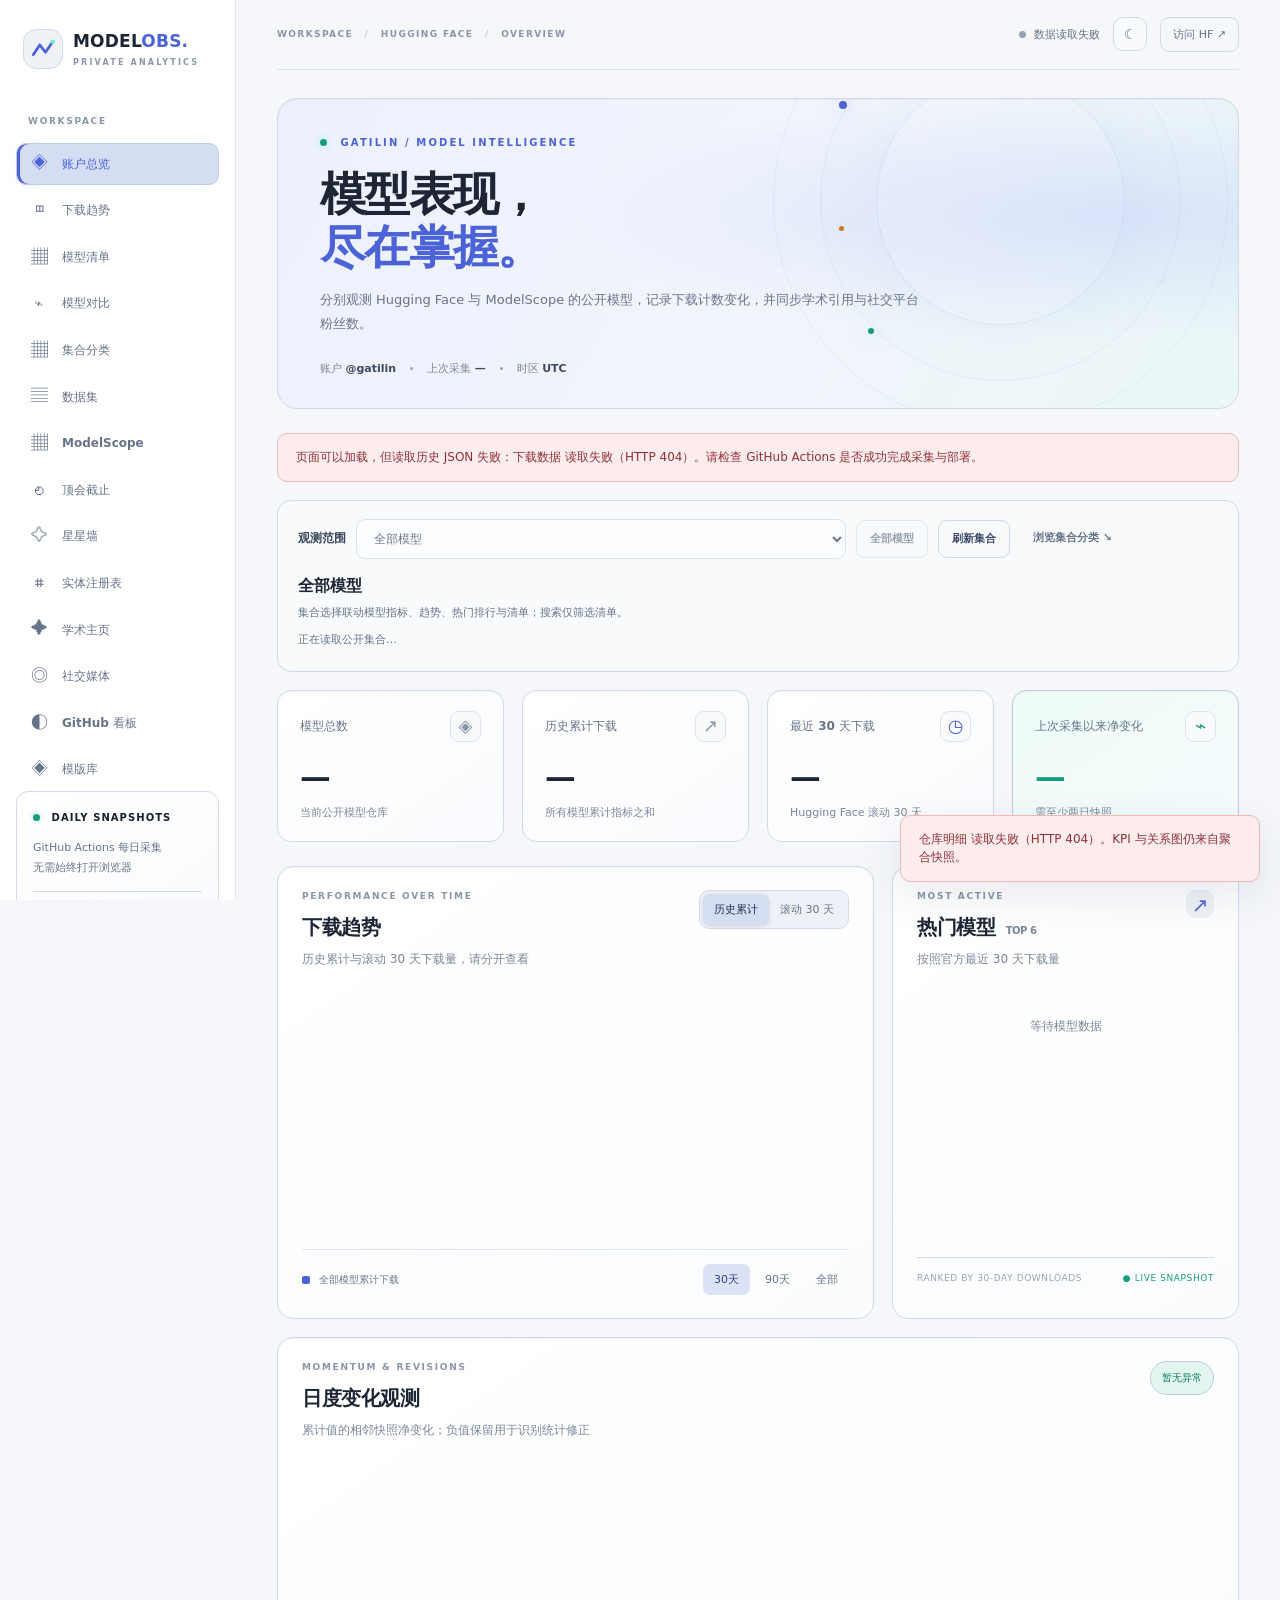
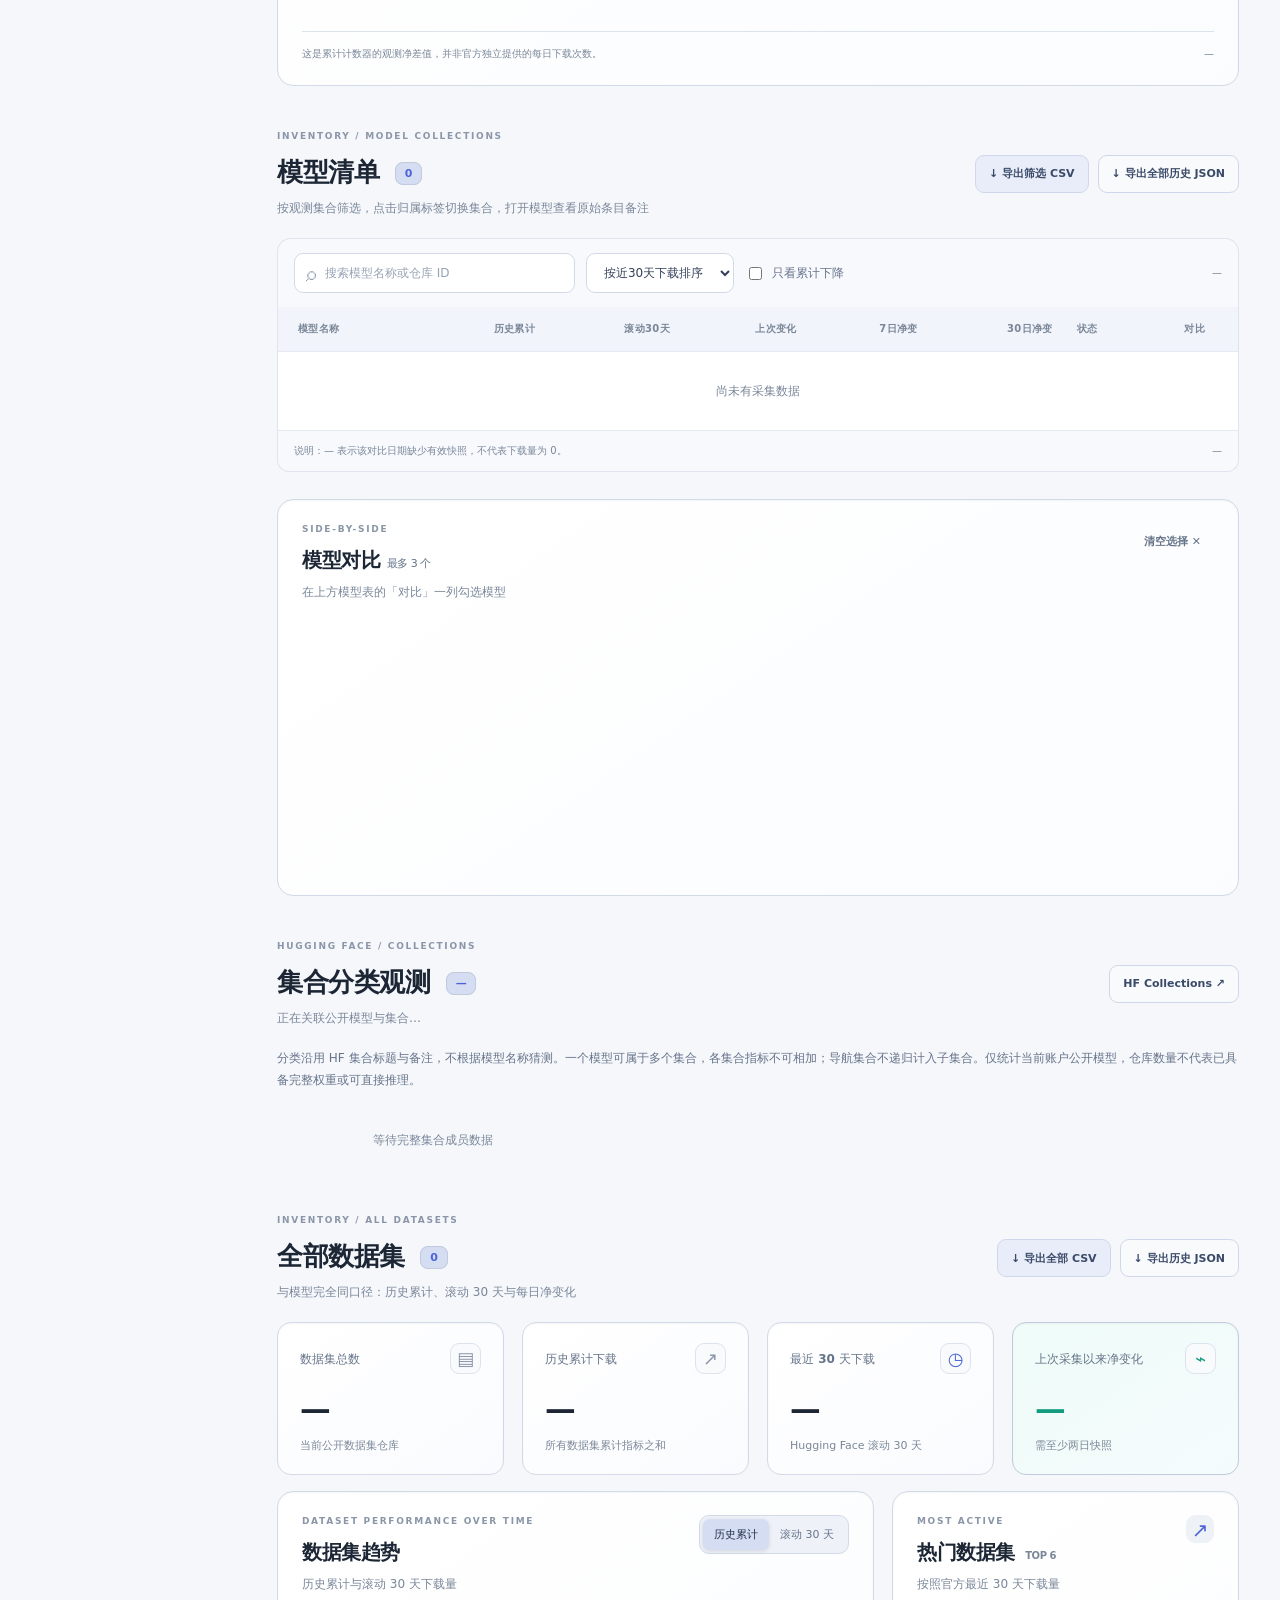
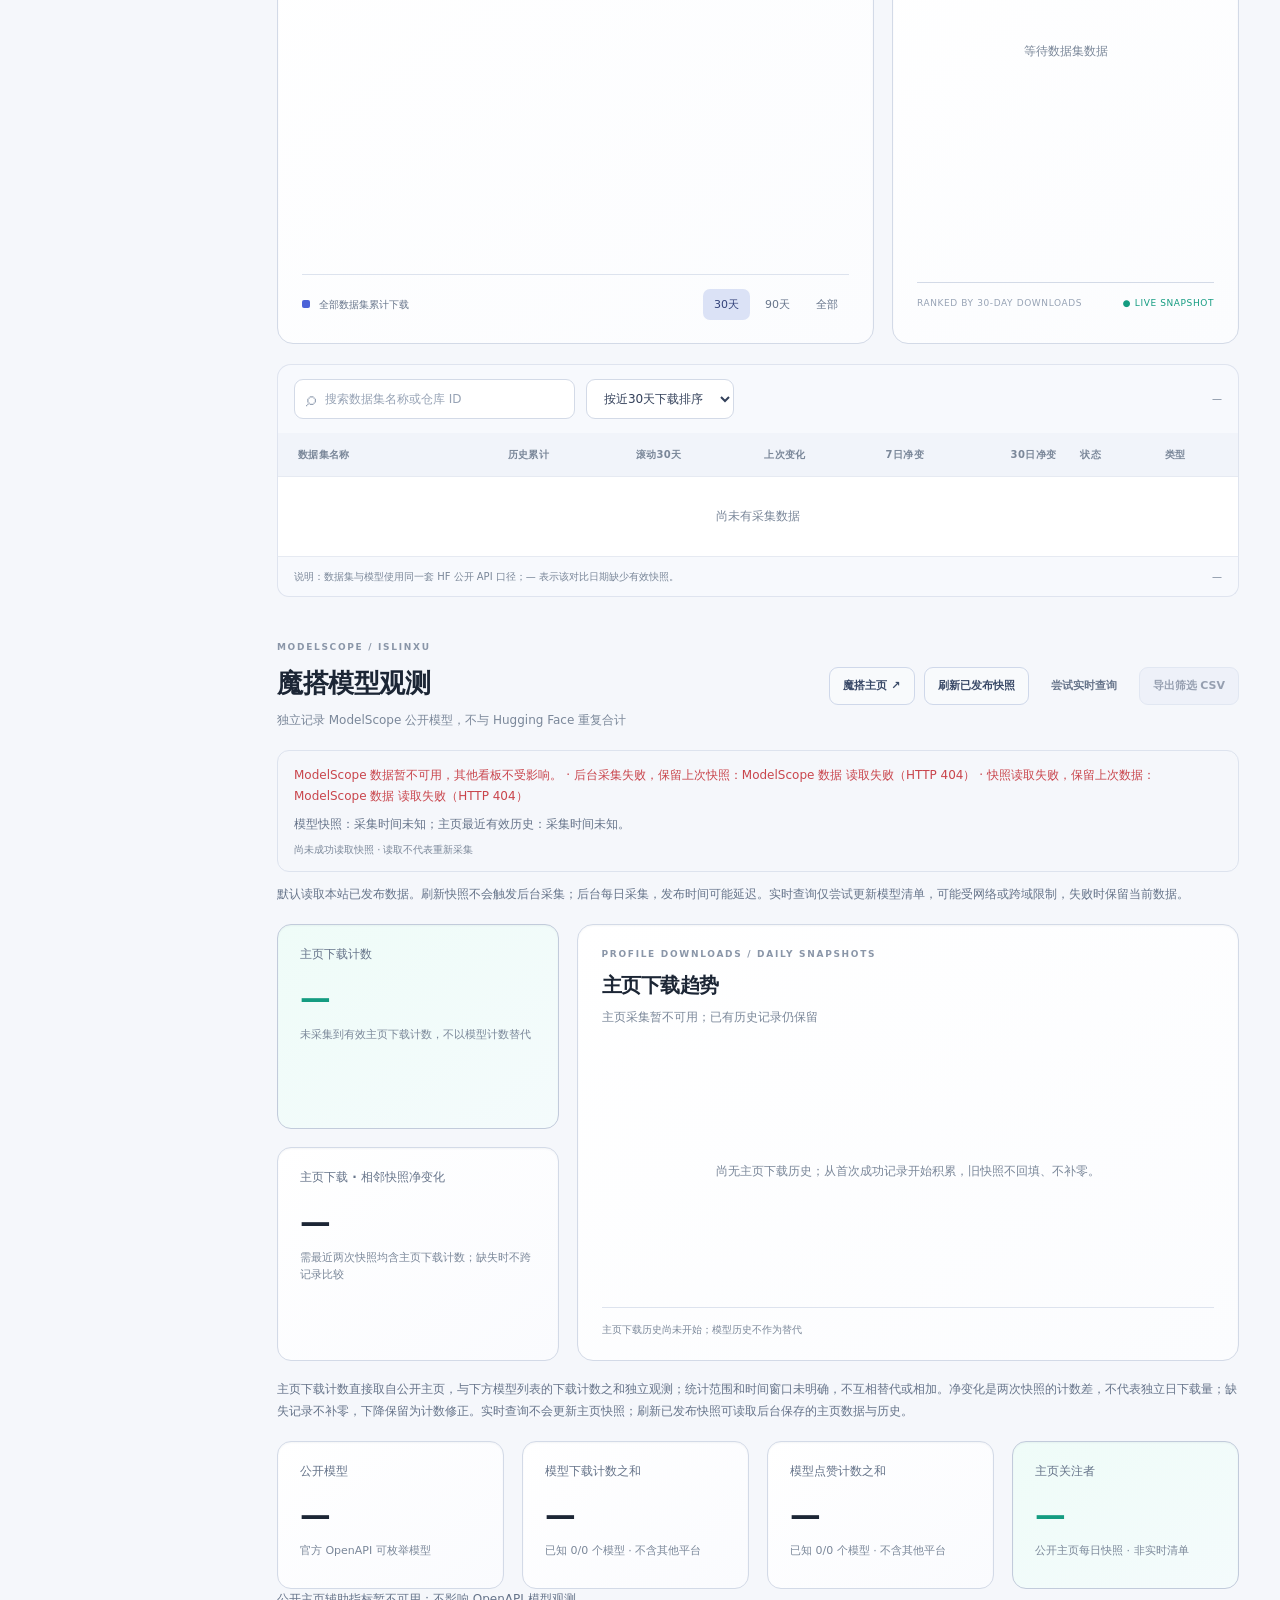
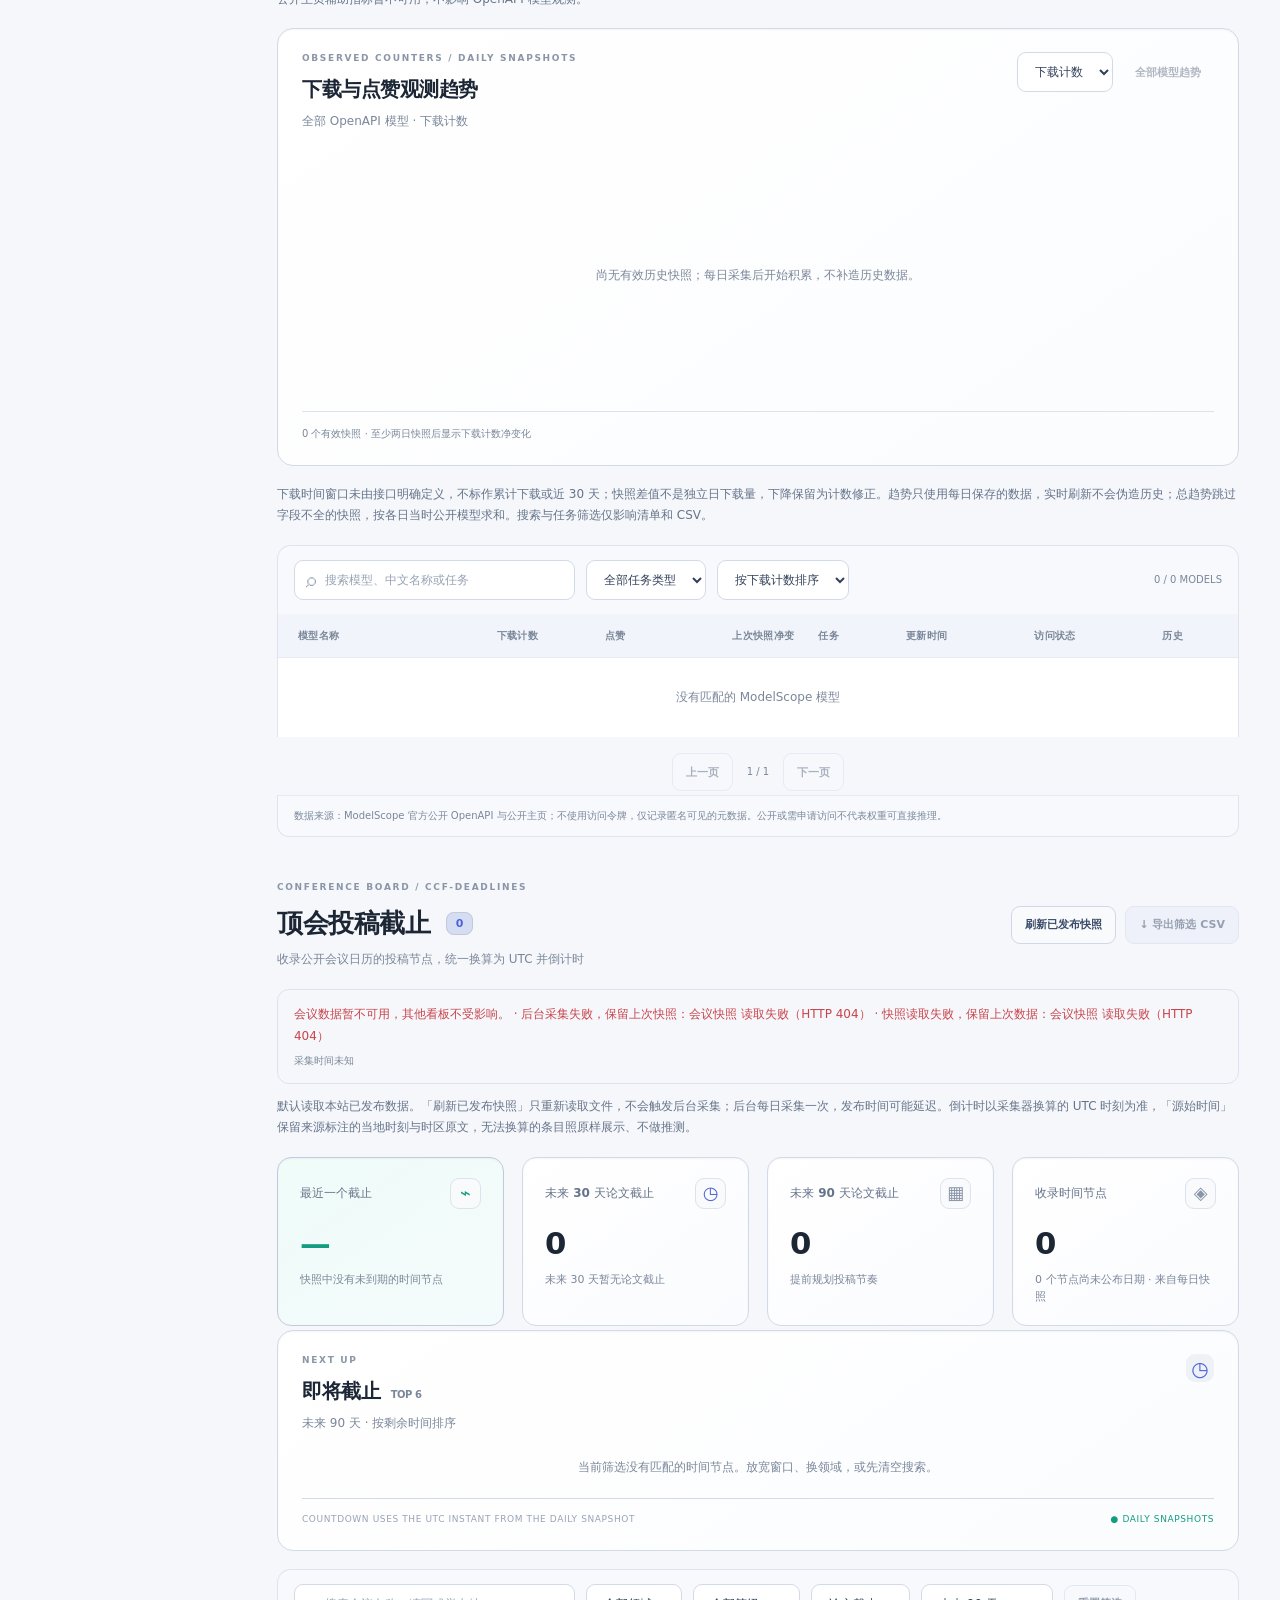
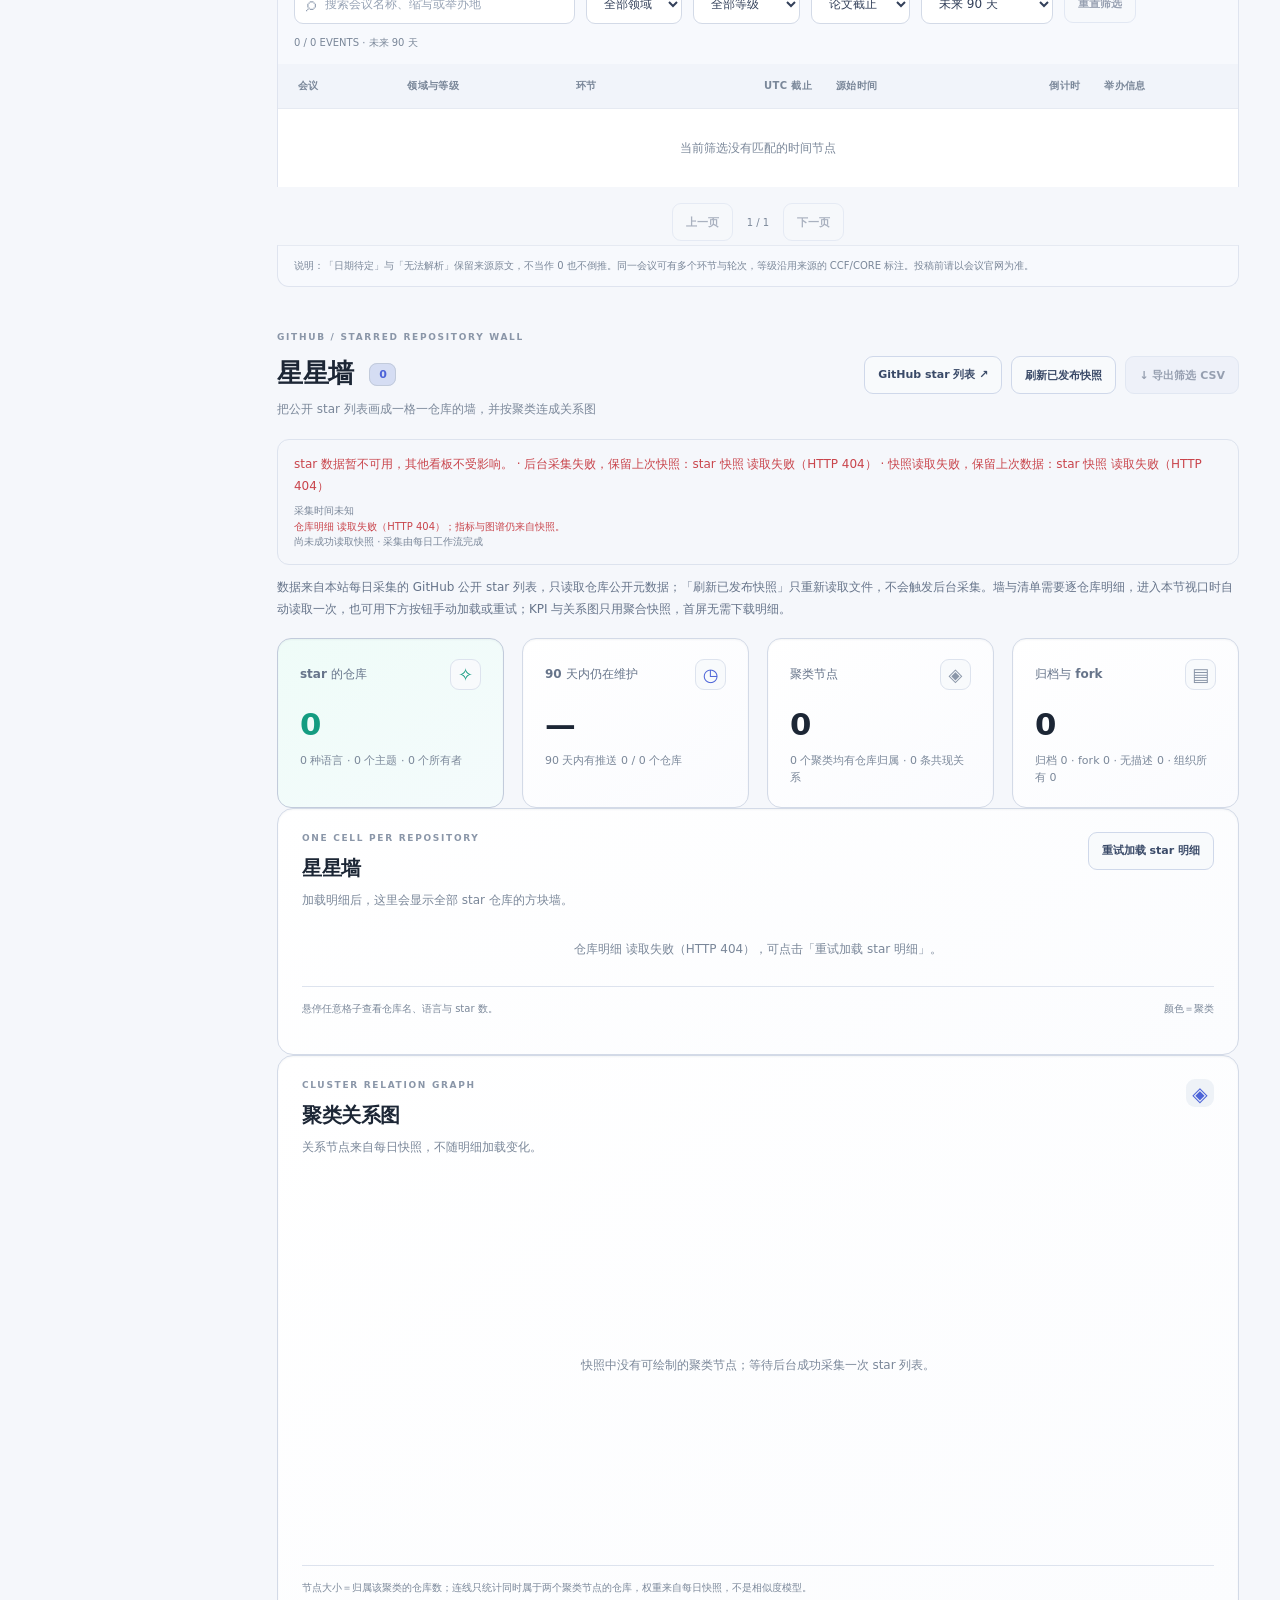
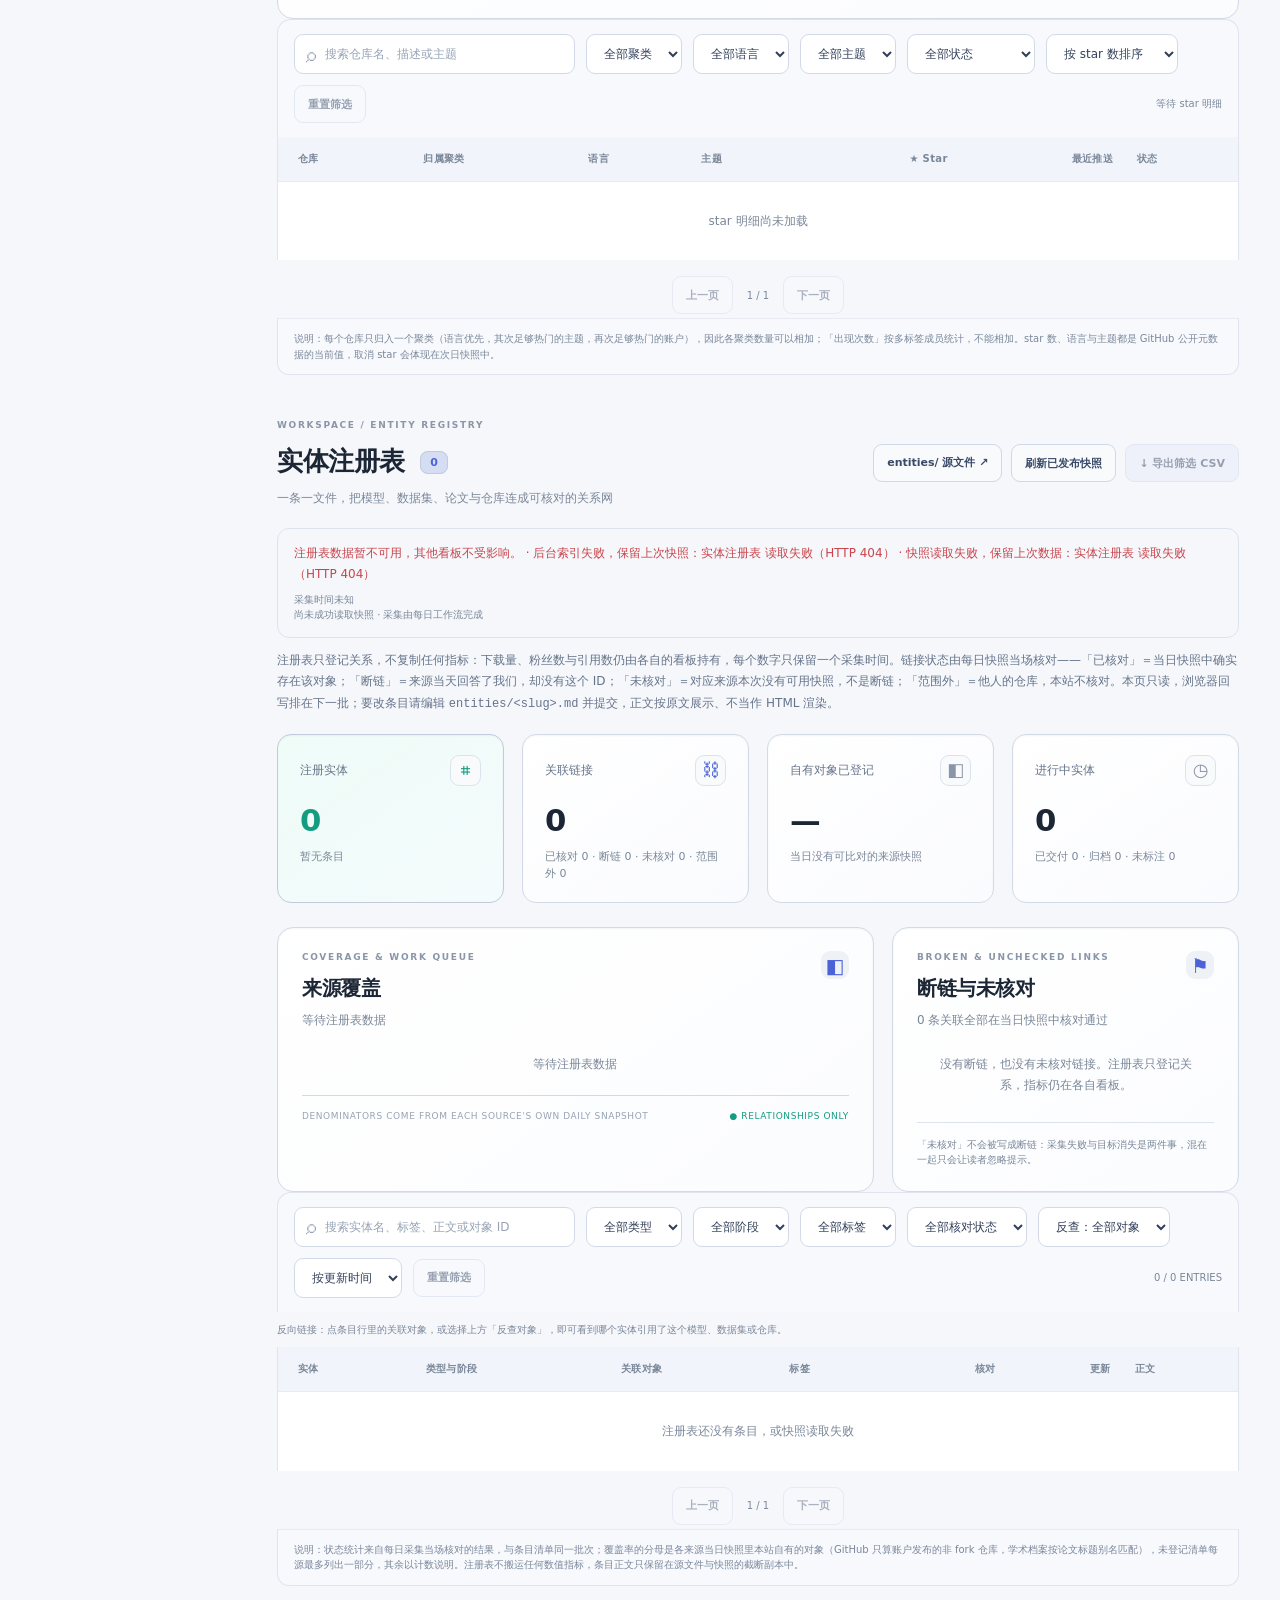
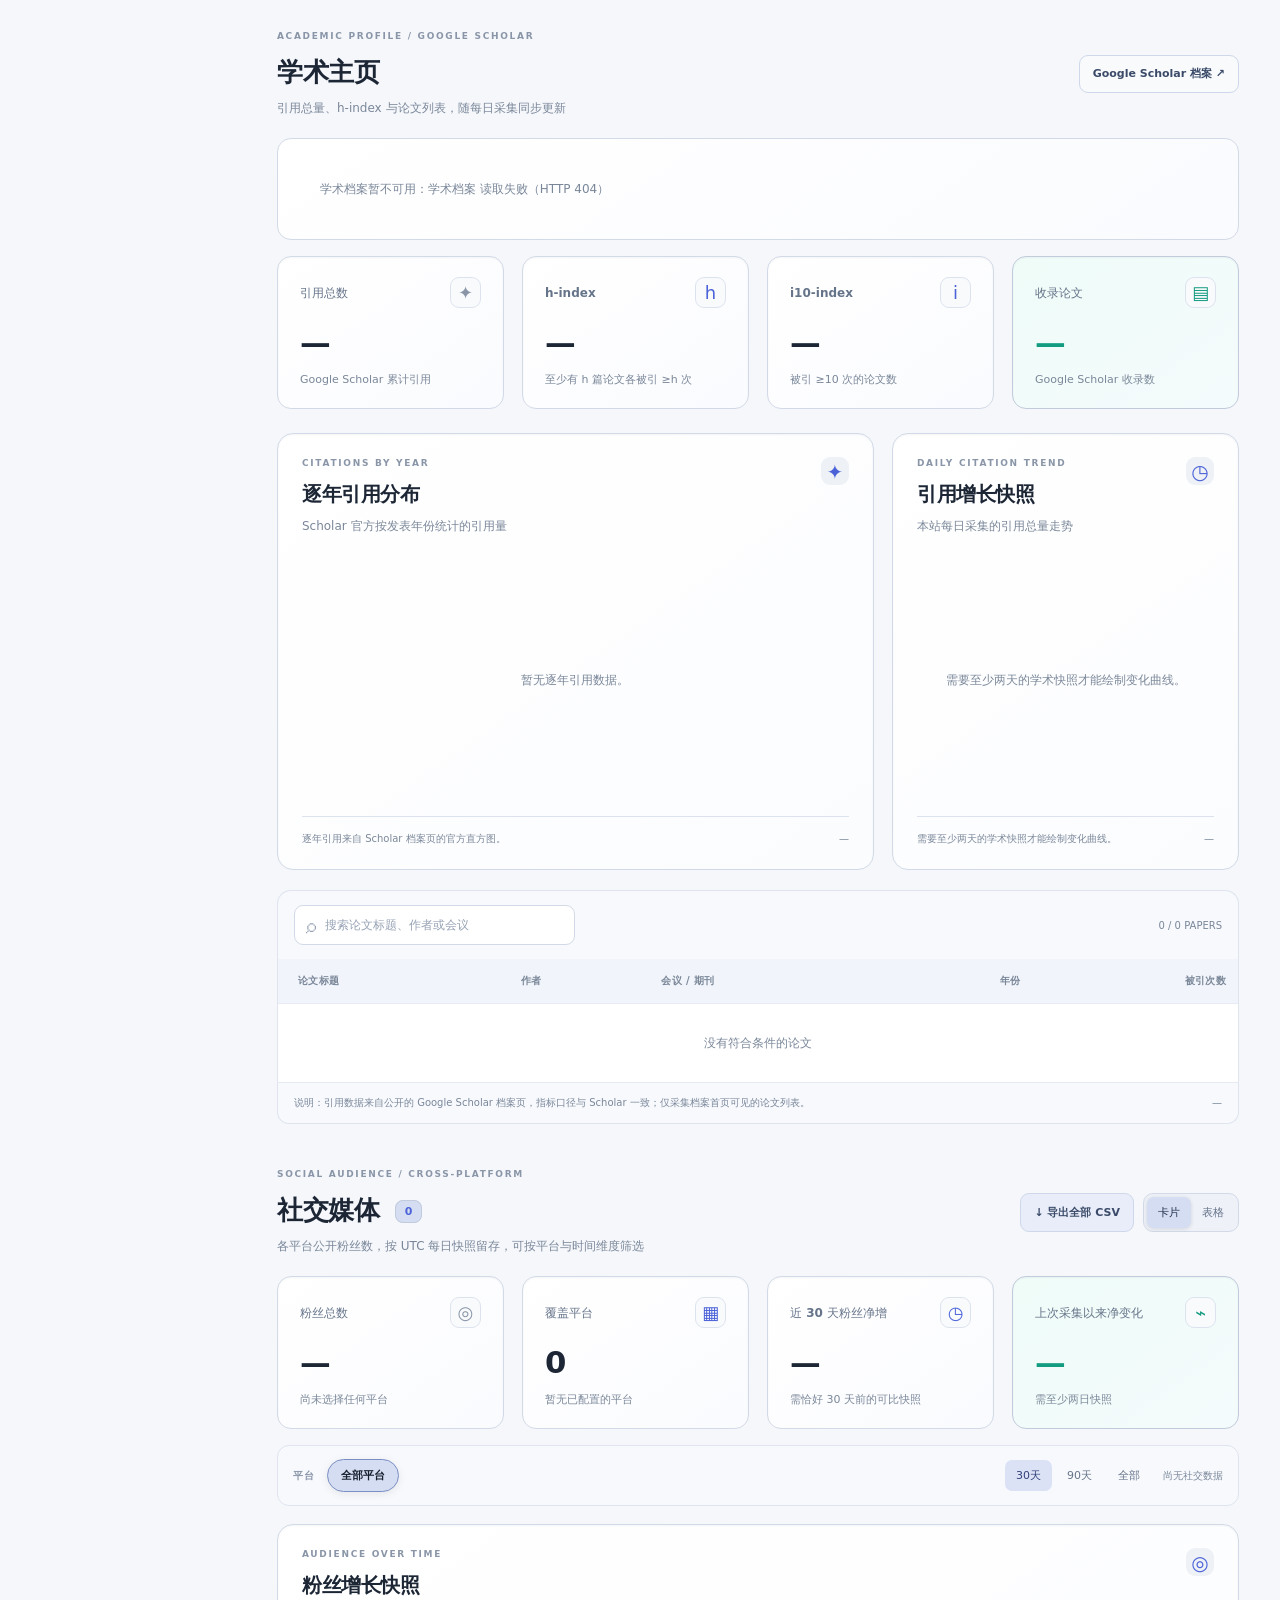
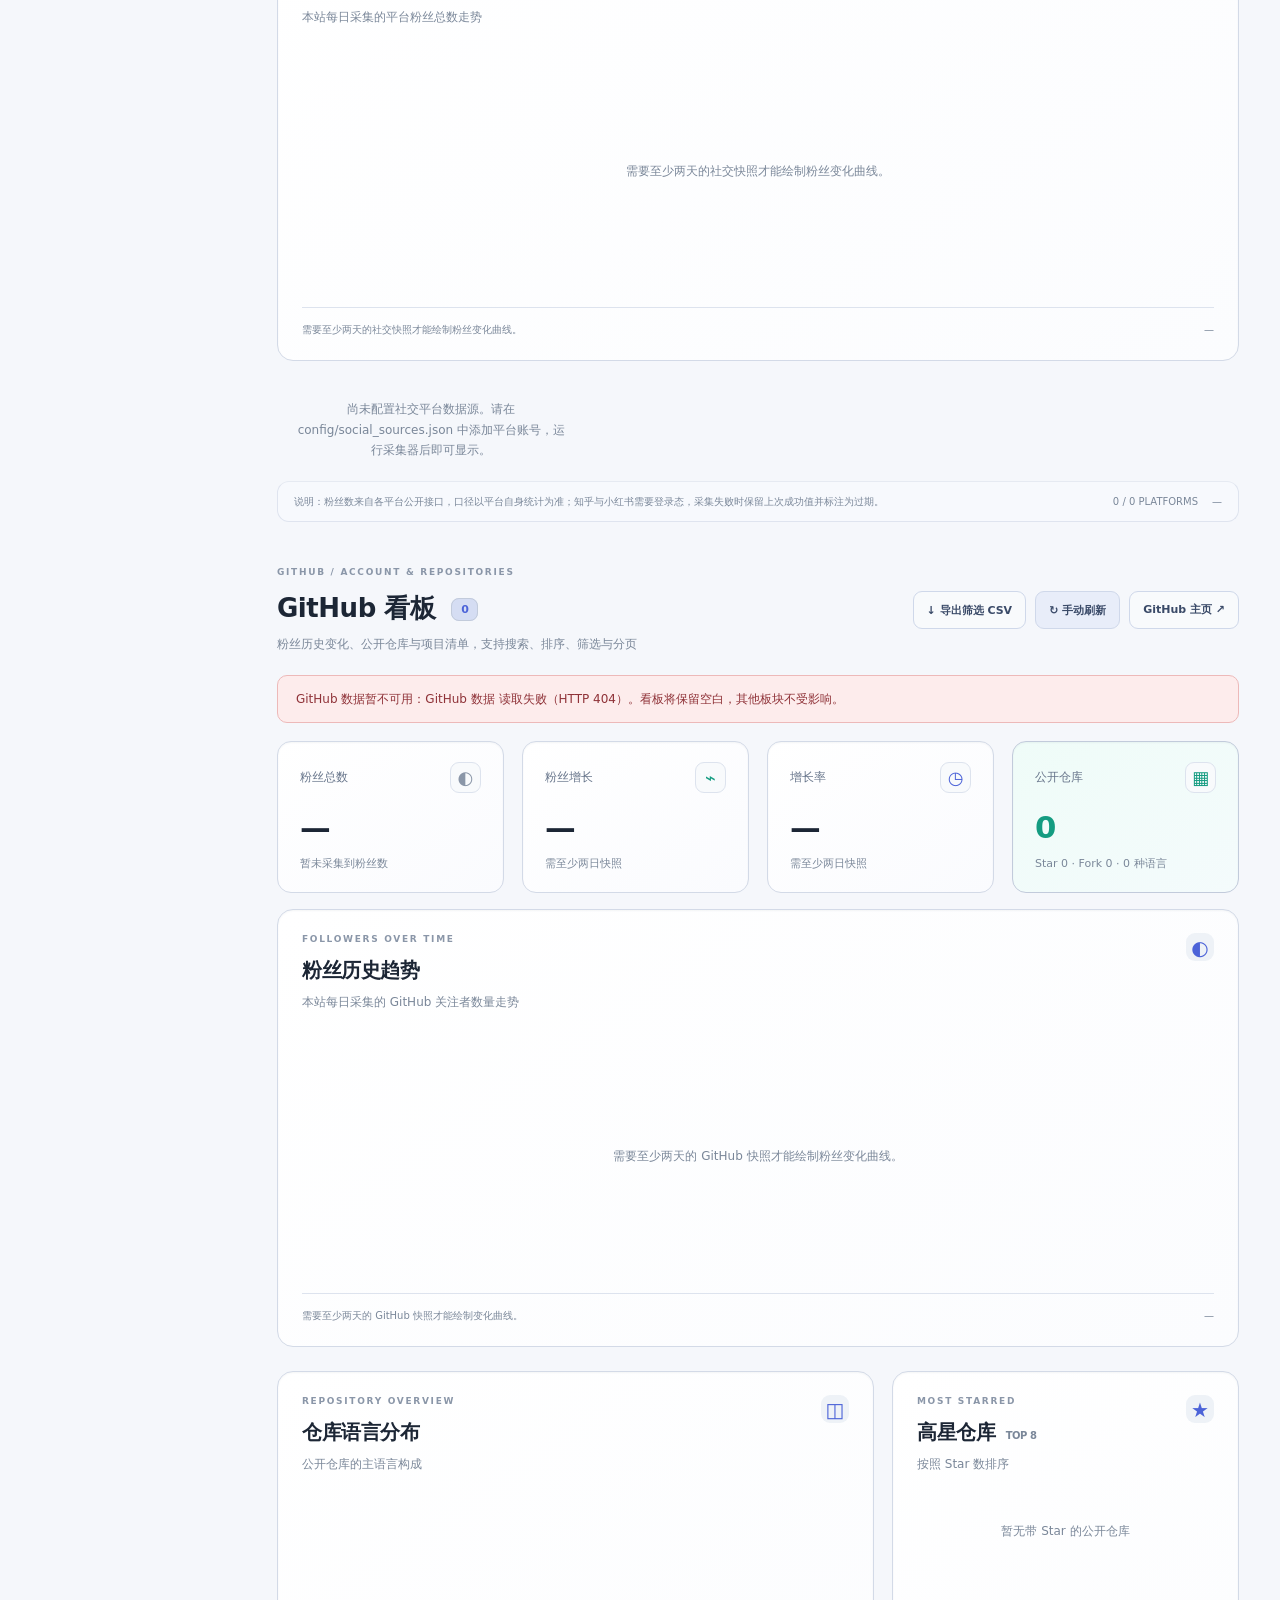
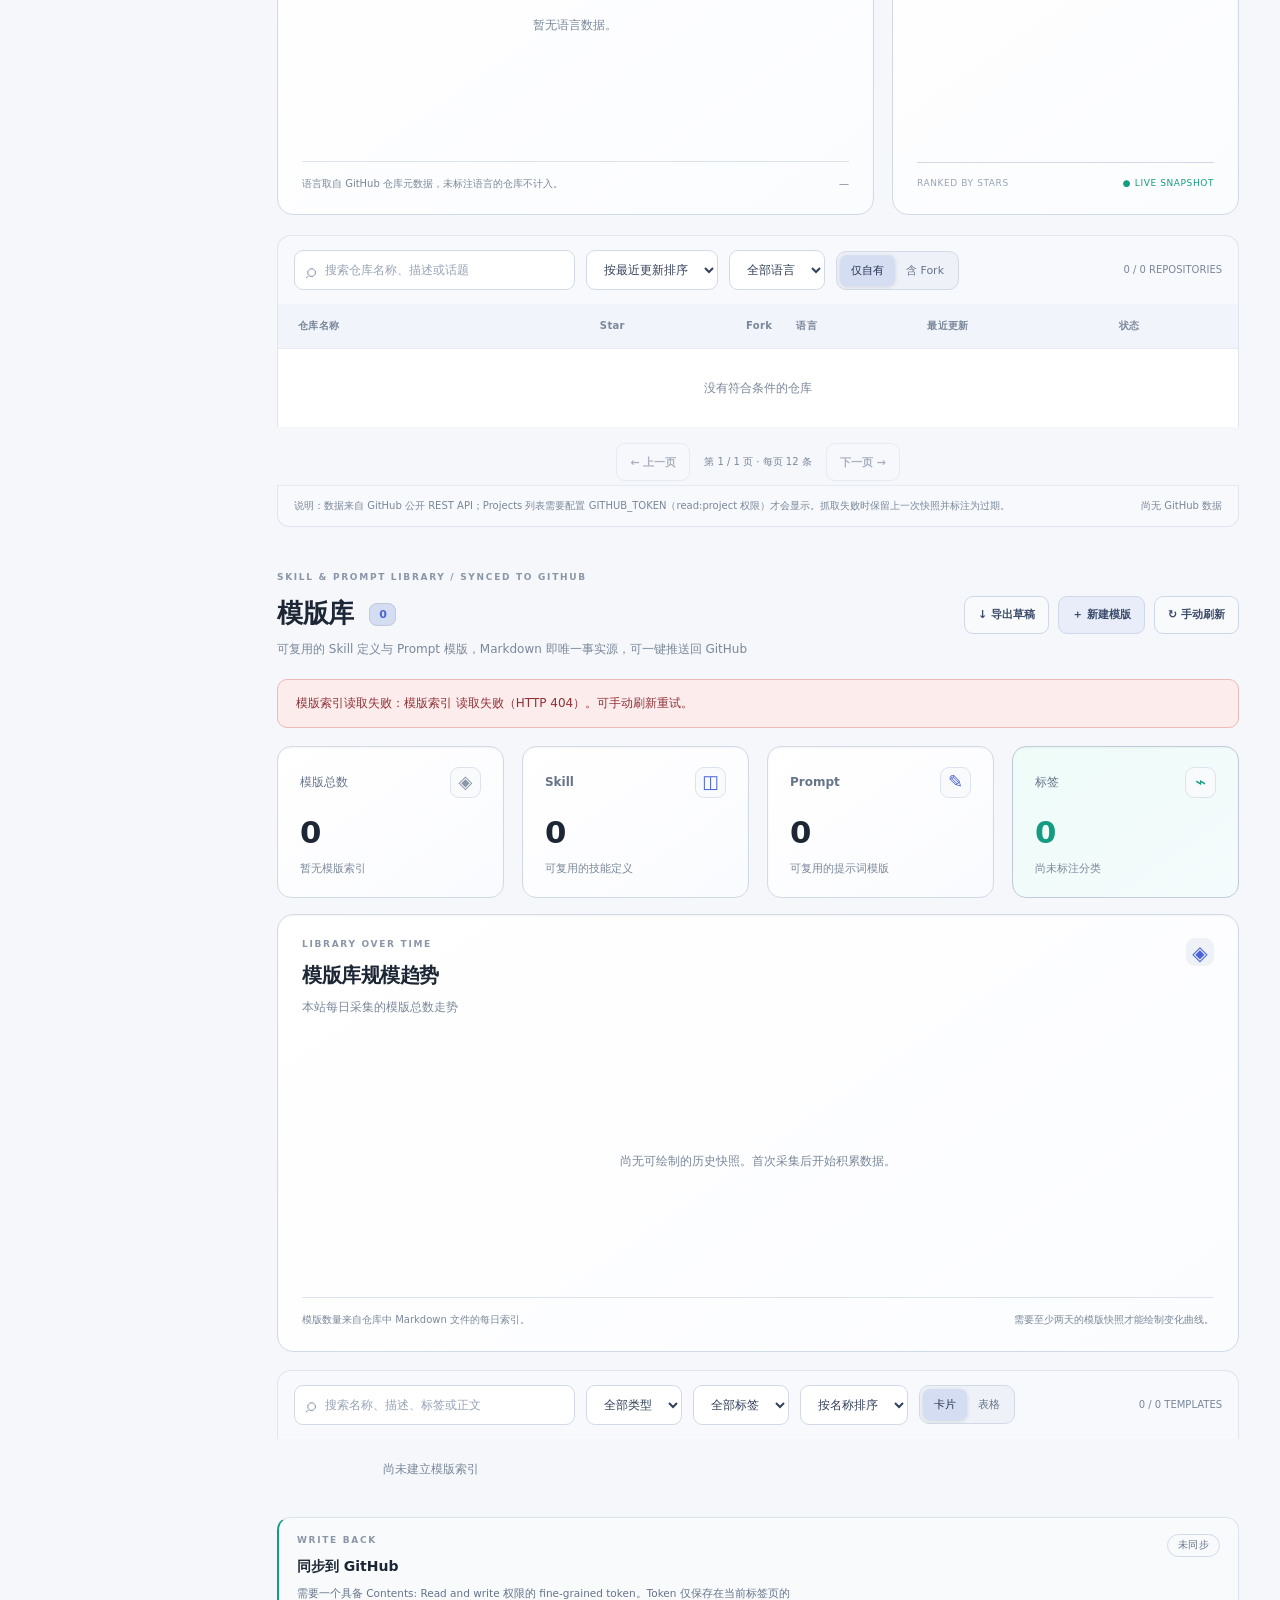
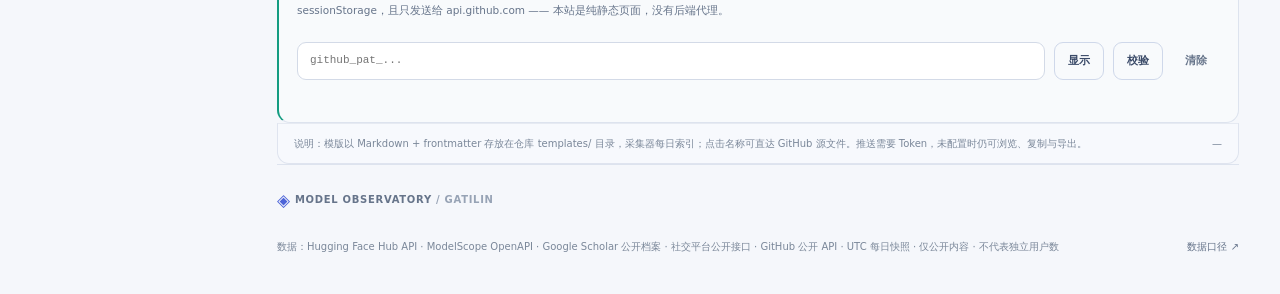
==== commit 7cba97e4: "feat: board the entity registry with reverse links and coverage gaps The registry index arrives at f" ====
--- a/site/index.html
+++ b/site/index.html
@@ -45,6 +45,7 @@
         <a href="#modelscope"><span class="navglyph">▦</span> ModelScope</a>
         <a href="#conferences"><span class="navglyph">◴</span> 顶会截止</a>
         <a href="#stars"><span class="navglyph">✧</span> 星星墙</a>
+        <a href="#entities"><span class="navglyph">⌗</span> 实体注册表</a>
         <a href="#scholar"><span class="navglyph">✦</span> 学术主页</a>
         <a href="#social"><span class="navglyph">◎</span> 社交媒体</a>
         <a href="#github"><span class="navglyph">◐</span> GitHub 看板</a>
@@ -202,7 +203,7 @@
         <div class="kpis">
           <div class="kpi accent-kpi"><div class="kpi-label">star 的仓库 <span class="kpi-symbol teal">✧</span></div><div id="statStars" class="kpi-value">—</div><div id="statStarsSub" class="kpi-caption">公开列表去重后的仓库数</div></div>
           <div class="kpi"><div class="kpi-label">90 天内仍在维护 <span class="kpi-symbol blue">◷</span></div><div id="statStarActive" class="kpi-value">—</div><div id="statStarActiveSub" class="kpi-caption">按最近一次推送日期判定</div></div>
-          <div class="kpi"><div class="kpi-label">聚类节点 <span class="kpi-symbol">◈</span></div><div id="statStarClusters" class="kpi-value">—</div><div id="statStarClustersSub" class="kpi-caption">语言 / 主题 / 账户三层归属</div></div>
+          <div class="kpi"><div class="kpi-label">聚类节点 <span class="kpi-symbol">◈</span></div><div id="statStarClusters" class="kpi-value">—</div><div id="statStarClustersSub" class="kpi-caption">语言 / 主题 / 账户三层，只算分到仓库的节点</div></div>
           <div class="kpi"><div class="kpi-label">归档与 fork <span class="kpi-symbol">▤</span></div><div id="statStarSpecial" class="kpi-value">—</div><div id="statStarSpecialSub" class="kpi-caption">识别需要留意的仓库状态</div></div>
         </div>
         <div class="panel star-wall-panel"><div class="panel-head"><div><div class="panel-overline">ONE CELL PER REPOSITORY</div><h2>星星墙</h2><p id="starWallNote">等待 star 明细</p></div><div class="section-actions"><button class="button secondary" id="starDetailLoad">加载 star 明细</button></div></div>
@@ -227,6 +228,41 @@
         <div class="table-scroll"><table class="models-table star-table"><thead><tr><th>仓库</th><th>归属聚类</th><th>语言</th><th>主题</th><th class="align-right">★ Star</th><th class="align-right">最近推送</th><th>状态</th></tr></thead><tbody id="starRows"><tr><td colspan="7" class="no-rows">等待 star 明细</td></tr></tbody></table></div>
         <div id="starPagination" class="pagination" hidden><button class="button secondary" id="starPrev">上一页</button><span id="starPageInfo" class="micro muted">—</span><button class="button secondary" id="starNext">下一页</button></div>
         <div class="table-bottom"><span>说明：每个仓库只归入一个聚类（语言优先，其次足够热门的主题，再次足够热门的账户），因此各聚类数量可以相加；「出现次数」按多标签成员统计，不能相加。star 数、语言与主题都是 GitHub 公开元数据的当前值，取消 star 会体现在次日快照中。</span></div>
+      </section>
+
+      <section id="entities" class="model-section">
+        <div class="section-heading"><div><div class="section-eyebrow">WORKSPACE / ENTITY REGISTRY</div><h2>实体注册表 <span id="entityCountBadge">0</span></h2><p>一条一文件，把模型、数据集、论文与仓库连成可核对的关系网</p></div><div class="section-actions"><a class="button secondary" href="https://github.com/isLinXu/model-observatory/tree/main/entities" target="_blank" rel="noopener noreferrer">entities/ 源文件 ↗</a><button class="button secondary" id="entityRefresh">刷新已发布快照</button><button class="button" id="entityExport" disabled>↓ 导出筛选 CSV</button></div></div>
+        <div class="modelscope-data-status" role="status" aria-live="polite">
+          <p id="entityStatus" class="collection-note">正在读取注册表快照…</p>
+          <p id="entityFreshness" class="micro muted">等待采集时间</p>
+          <p id="entitySnapshotCheckedAt" class="micro muted">尚未成功读取快照</p>
+        </div>
+        <p class="collection-note">注册表只登记关系，不复制任何指标：下载量、粉丝数与引用数仍由各自的看板持有，每个数字只保留一个采集时间。链接状态由每日快照当场核对——「已核对」＝当日快照中确实存在该对象；「断链」＝来源当天回答了我们，却没有这个 ID；「未核对」＝对应来源本次没有可用快照，不是断链；「范围外」＝他人的仓库，本站不核对。本页只读，浏览器回写排在下一批；要改条目请编辑 <code>entities/&lt;slug&gt;.md</code> 并提交，正文按原文展示、不当作 HTML 渲染。</p>
+        <div class="kpis">
+          <div class="kpi accent-kpi"><div class="kpi-label">注册实体 <span class="kpi-symbol teal">⌗</span></div><div id="statEntities" class="kpi-value">—</div><div id="statEntitiesSub" class="kpi-caption">一条一文件，按文件名排序</div></div>
+          <div class="kpi"><div class="kpi-label">关联链接 <span class="kpi-symbol blue">⛓</span></div><div id="statEntityLinks" class="kpi-value">—</div><div id="statEntityLinksSub" class="kpi-caption">四种核对状态的分布</div></div>
+          <div class="kpi"><div class="kpi-label">自有对象已登记 <span class="kpi-symbol">◧</span></div><div id="statEntityCoverage" class="kpi-value">—</div><div id="statEntityCoverageSub" class="kpi-caption">分母只算本站发布的对象</div></div>
+          <div class="kpi"><div class="kpi-label">进行中实体 <span class="kpi-symbol">◷</span></div><div id="statEntityActive" class="kpi-value">—</div><div id="statEntityActiveSub" class="kpi-caption">提案 / 训练 / 评测 / 投稿</div></div>
+        </div>
+        <div class="dashboard-grid">
+          <div class="panel entity-coverage-panel"><div class="panel-head"><div><div class="panel-overline">COVERAGE &amp; WORK QUEUE</div><h2>来源覆盖</h2><p id="entityCoverageNote">等待注册表数据</p></div><span class="mini-icon">◧</span></div><div id="entityCoverageList" class="entity-cov-list"><div class="chart-empty">等待注册表数据</div></div><div class="top-footer">DENOMINATORS COME FROM EACH SOURCE'S OWN DAILY SNAPSHOT <span>● RELATIONSHIPS ONLY</span></div></div>
+          <div class="panel entity-problem-panel"><div class="panel-head"><div><div class="panel-overline">BROKEN &amp; UNCHECKED LINKS</div><h2>断链与未核对</h2><p id="entityProblemNote">等待注册表数据</p></div><span class="mini-icon">⚑</span></div><div id="entityProblems" class="entity-problem-list"><div class="chart-empty">等待注册表数据</div></div><div class="chart-footer"><span class="muted micro">「未核对」不会被写成断链：采集失败与目标消失是两件事，混在一起只会让读者忽略提示。</span></div></div>
+        </div>
+        <div class="table-toolbar">
+          <label class="search-box"><span>⌕</span><input id="entitySearch" placeholder="搜索实体名、标签、正文或对象 ID" aria-label="搜索注册表条目" autocomplete="off"></label>
+          <select id="entityKind" aria-label="实体类型"><option value="all">全部类型</option></select>
+          <select id="entityStage" aria-label="实体阶段"><option value="all">全部阶段</option></select>
+          <select id="entityTag" aria-label="实体标签"><option value="all">全部标签</option></select>
+          <select id="entityLink" aria-label="链接状态"><option value="all">全部核对状态</option><option value="problem">仅含问题链接</option><option value="unresolved">含断链</option><option value="unchecked">含未核对</option><option value="out_of_scope">含范围外</option><option value="resolved">含已核对</option></select>
+          <select id="entityObject" aria-label="反查对象"><option value="all">反查：全部对象</option></select>
+          <select id="entitySort" aria-label="条目排序"><option value="updated">按更新时间</option><option value="links">按关联数量</option><option value="name">按实体名称</option></select>
+          <button class="button secondary" id="entityFilterReset">重置筛选</button>
+          <span class="toolbar-spacer"></span><span id="entityTableCount" class="micro muted">—</span>
+        </div>
+        <p id="entityReverseNote" class="micro muted">反向链接：点条目行里的关联对象，或选择上方「反查对象」，即可看到哪个实体引用了这个模型、数据集或仓库。</p>
+        <div class="table-scroll"><table class="models-table entity-table"><thead><tr><th>实体</th><th>类型与阶段</th><th>关联对象</th><th>标签</th><th class="align-right">核对</th><th class="align-right">更新</th><th>正文</th></tr></thead><tbody id="entityRows"><tr><td colspan="7" class="no-rows">等待注册表数据</td></tr></tbody></table></div>
+        <div id="entityPagination" class="pagination" hidden><button class="button secondary" id="entityPrev">上一页</button><span id="entityPageInfo" class="micro muted">—</span><button class="button secondary" id="entityNext">下一页</button></div>
+        <div class="table-bottom"><span>说明：状态统计来自每日采集当场核对的结果，与条目清单同一批次；覆盖率的分母是各来源当日快照里本站自有的对象（GitHub 只算账户发布的非 fork 仓库，学术档案按论文标题别名匹配），未登记清单每源最多列出一部分，其余以计数说明。注册表不搬运任何数值指标，条目正文只保留在源文件与快照的截断副本中。</span></div>
       </section>
 
       <section id="scholar" class="model-section">
--- a/site/style.css
+++ b/site/style.css
@@ -630,7 +630,55 @@
 .detail-collections > div { border-left: 2px solid var(--line-3); padding-left: 12px; margin-top: 14px; }
 .detail-collections a { font-size: 12px; color: var(--blue); }
 .detail-collections p { font-size: 11px; line-height: 1.8; color: var(--muted); overflow-wrap: anywhere; }
+
+/* --- Entity registry board ------------------------------------------------ */
+/* The registry owns relationships, not metrics, so its two audit panels are
+   lists and bars rather than another trend chart. */
+
+.entity-cov-list, .entity-problem-list { display: grid; gap: 11px; padding-top: 4px; }
+.entity-cov-row, .entity-problem { border: 1px solid var(--line-2); border-radius: var(--radius-sm); background: var(--surface-2); padding: 11px 13px; }
+.entity-cov-row.off { border-style: dashed; }
+.entity-cov-head { display: flex; align-items: baseline; justify-content: space-between; gap: 10px; font-size: 12px; }
+.entity-cov-head b { font-variant-numeric: tabular-nums; font-size: 13px; color: var(--txt-strong); }
+.entity-domain { font-weight: 660; color: var(--txt-soft); }
+.entity-cov-bar { height: 5px; margin: 8px 0 7px; border-radius: 999px; background: var(--surface-3); overflow: hidden; }
+.entity-cov-bar i { display: block; height: 100%; border-radius: inherit; background: var(--chart-1); }
+.entity-cov-meta, .entity-cov-missing { line-height: 1.7; overflow-wrap: anywhere; }
+.entity-cov-missing { display: flex; flex-wrap: wrap; gap: 5px; align-items: center; margin-top: 8px; }
+.entity-problem { display: grid; grid-template-columns: 68px minmax(0, 1fr); gap: 11px; align-items: start; border-left: 3px solid var(--orange); }
+.entity-problem.unchecked { border-left-color: var(--faint); }
+.entity-problem.out_of_scope { border-left-color: var(--blue); }
+.entity-problem-body { display: grid; gap: 4px; min-width: 0; }
+.entity-problem-link, .entity-detail-text > div:first-child { font-size: 11.5px; color: var(--txt-soft); overflow-wrap: anywhere; }
+.entity-problem-why, .entity-problem-from { line-height: 1.65; overflow-wrap: anywhere; }
+.entity-problem-from .button.text-button { padding: 0; font-size: 10px; color: var(--blue); }
+.entity-table code, .entity-problem code { font-size: 10.5px; color: var(--muted); overflow-wrap: anywhere; }
+.entity-state { font-weight: 650; }
+.entity-state.entity-resolved { background: var(--state-ok-bg); border-color: transparent; color: var(--state-ok-txt); }
+.entity-state.entity-unresolved { background: var(--state-alert-bg); border-color: transparent; color: var(--state-alert-txt); }
+.entity-state.entity-unchecked { background: var(--state-missing-bg); border-color: transparent; color: var(--state-missing-txt); }
+.entity-link { max-width: 330px; white-space: normal; text-align: left; overflow-wrap: anywhere; cursor: pointer; }
+.entity-link:hover { border-color: var(--chart-1); color: var(--txt-strong); }
+.entity-link.entity-flag { border-style: dashed; }
+.entity-table td:first-child { min-width: 190px; max-width: 300px; white-space: normal; overflow-wrap: anywhere; }
+.entity-table .model-link { white-space: normal; text-align: left; }
+.entity-links, .entity-tags { display: flex; flex-wrap: wrap; gap: 5px; align-items: center; max-width: 380px; }
+.entity-tags .chip[data-entity-tag] { cursor: pointer; }
+.entity-check .chip { margin-left: 4px; }
+.entity-updated { white-space: nowrap; font-variant-numeric: tabular-nums; }
+.entity-row.open > td { background: var(--surface-2); }
+.entity-detail > td { background: var(--surface-2); border-top: 0; }
+.entity-detail-grid { display: grid; grid-template-columns: minmax(0, 1.2fr) minmax(0, 1fr); gap: 18px; padding: 4px 2px 8px; }
+.entity-detail-main, .entity-detail-links { display: grid; gap: 9px; align-content: start; min-width: 0; }
+.entity-detail-item { display: grid; grid-template-columns: 68px minmax(0, 1fr); gap: 10px; align-items: start; border-left: 2px solid var(--line-3); padding: 7px 0 7px 10px; }
+.entity-detail-text { display: grid; gap: 3px; min-width: 0; }
+.entity-detail-text > div { overflow-wrap: anywhere; line-height: 1.6; }
+.entity-detail-actions { display: flex; flex-wrap: wrap; align-items: center; gap: 10px; }
+/* The registry body is the Markdown source verbatim: escaping it and keeping the
+   line breaks is what makes the snapshot comparable with the file in git. */
+.entity-body { margin: 0; max-height: 260px; overflow: auto; padding: 13px 15px; border: 1px solid var(--line); border-radius: 10px; background: var(--surface-3); color: var(--txt-soft); font-family: ui-monospace, SFMono-Regular, "SF Mono", Menlo, Consolas, monospace; font-size: 11px; line-height: 1.7; white-space: pre-wrap; word-break: break-word; }
 @media (max-width: 700px) {
+  .entity-detail-grid, .entity-problem, .entity-detail-item { grid-template-columns: 1fr; }
   .collection-scope { padding: 15px; scroll-margin-top: 120px; }
   .collection-controls label { flex-basis: 100%; }
   .collection-controls select { flex-basis: 100%; max-width: none; }
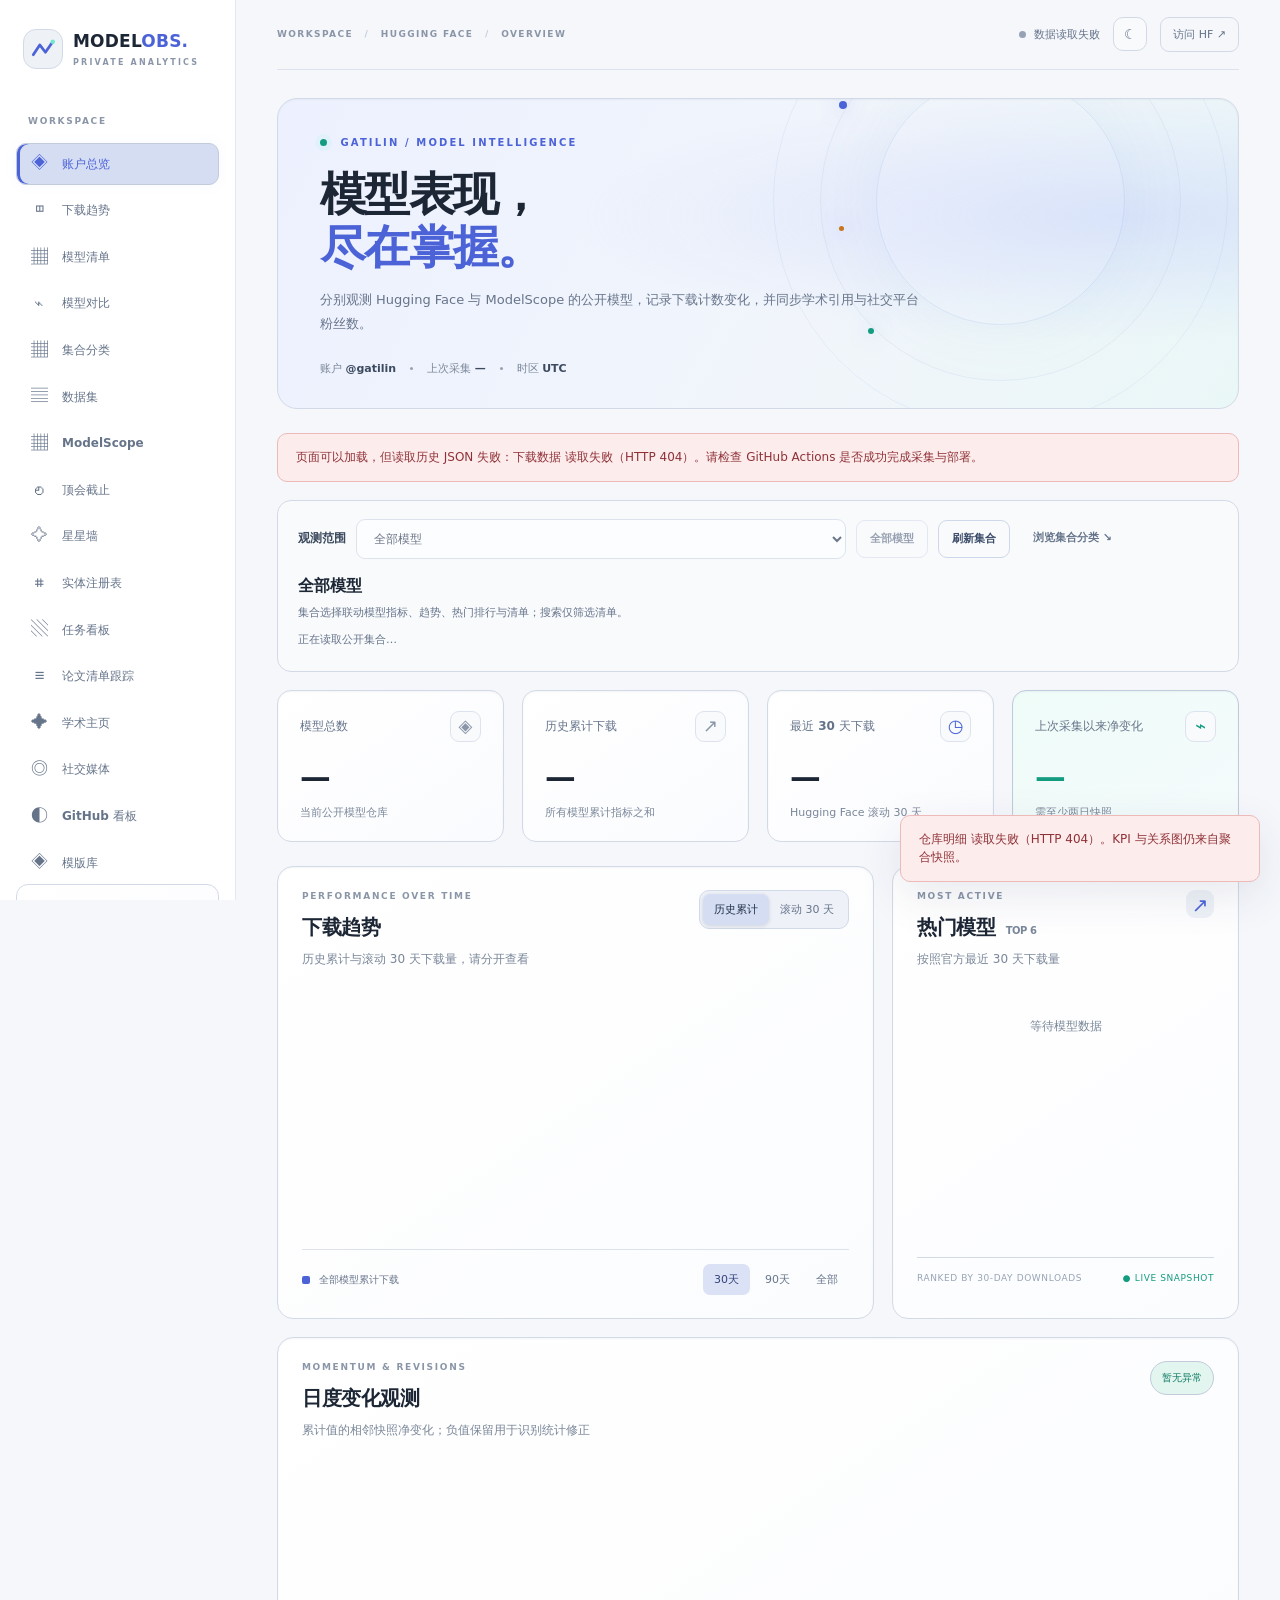
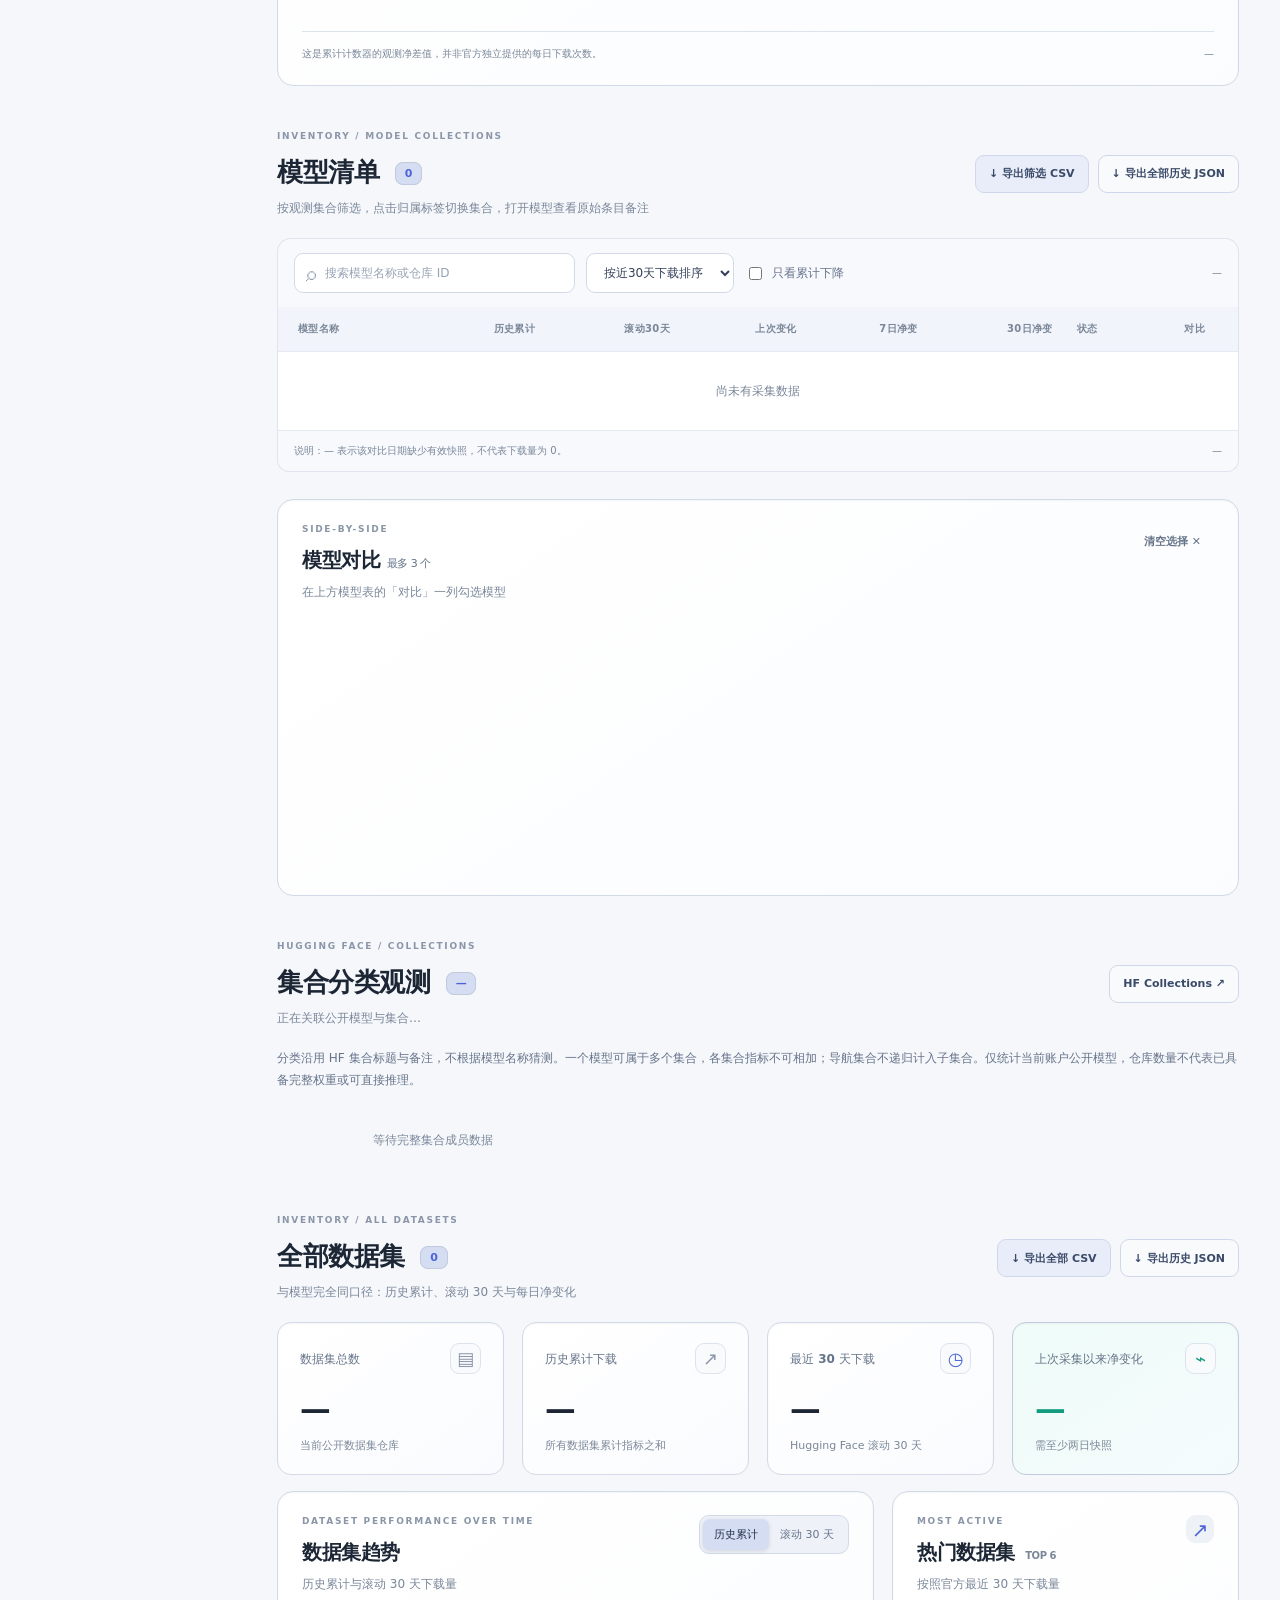
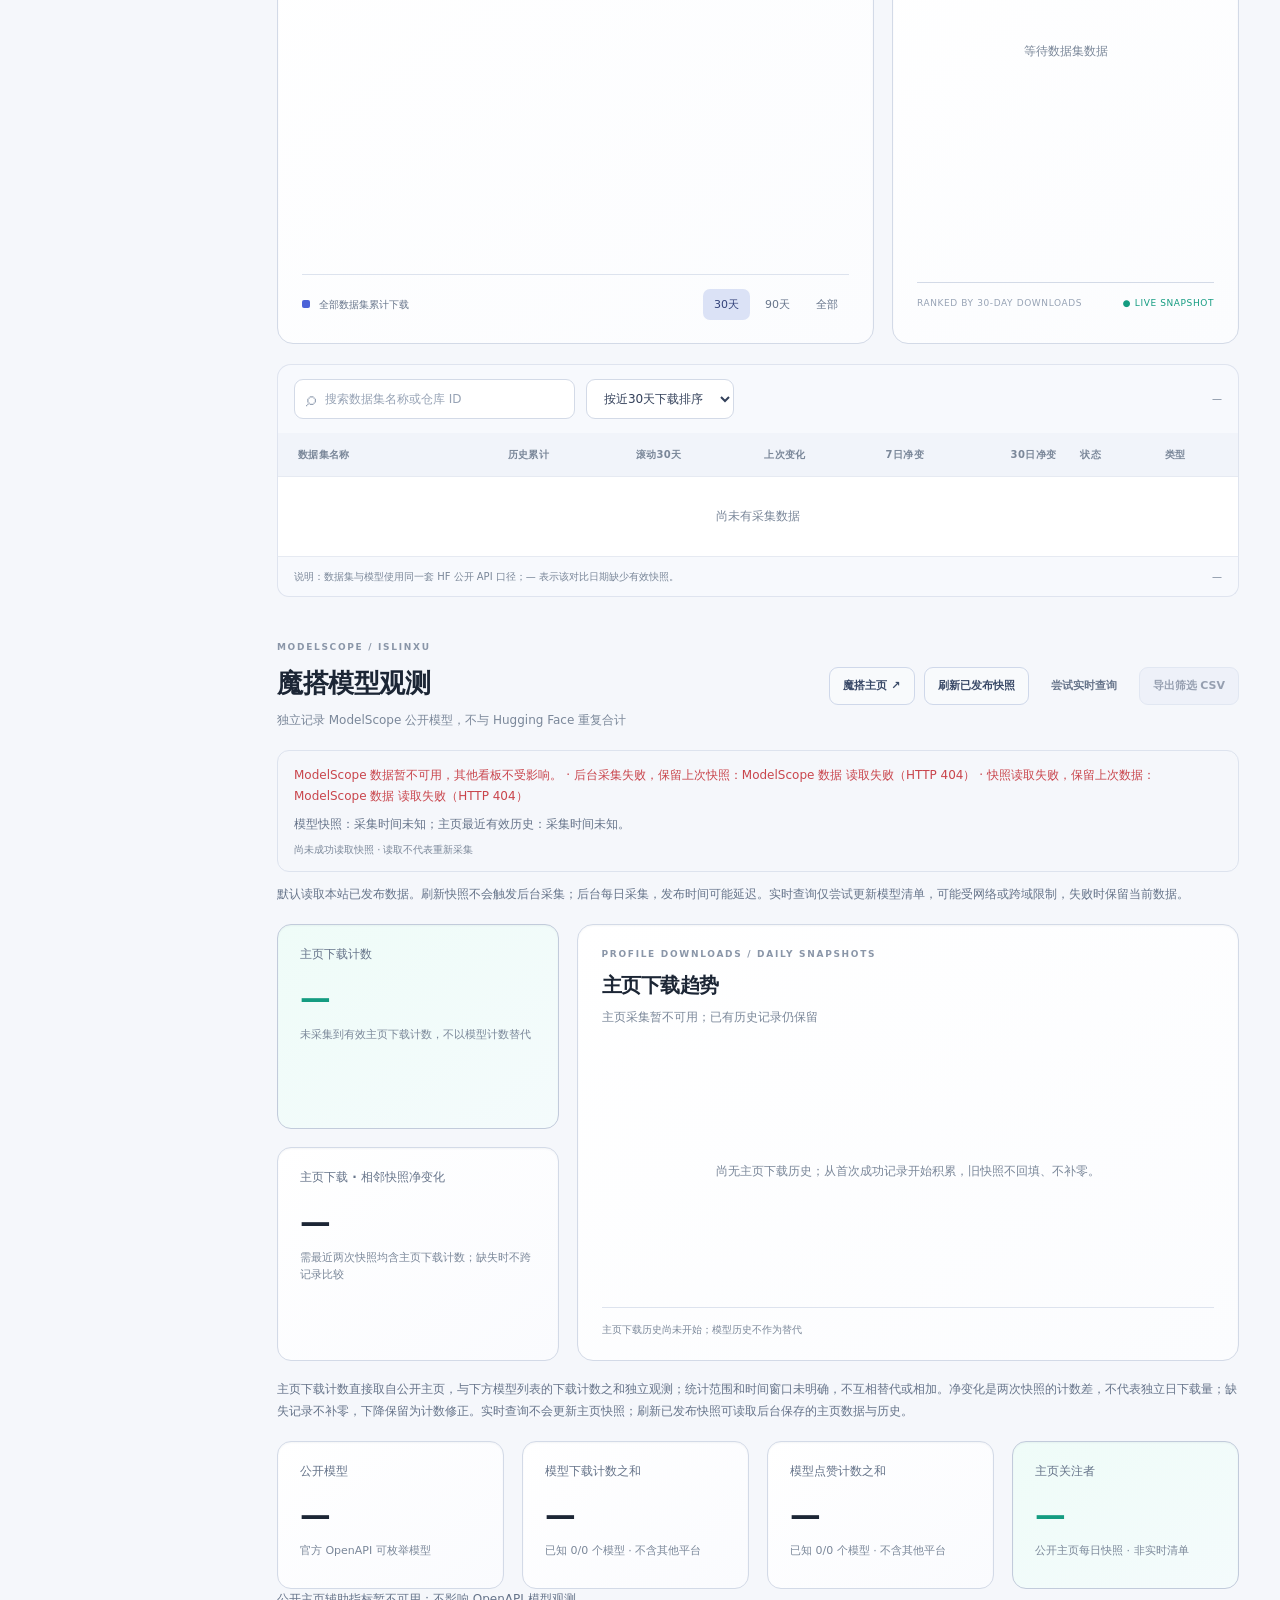
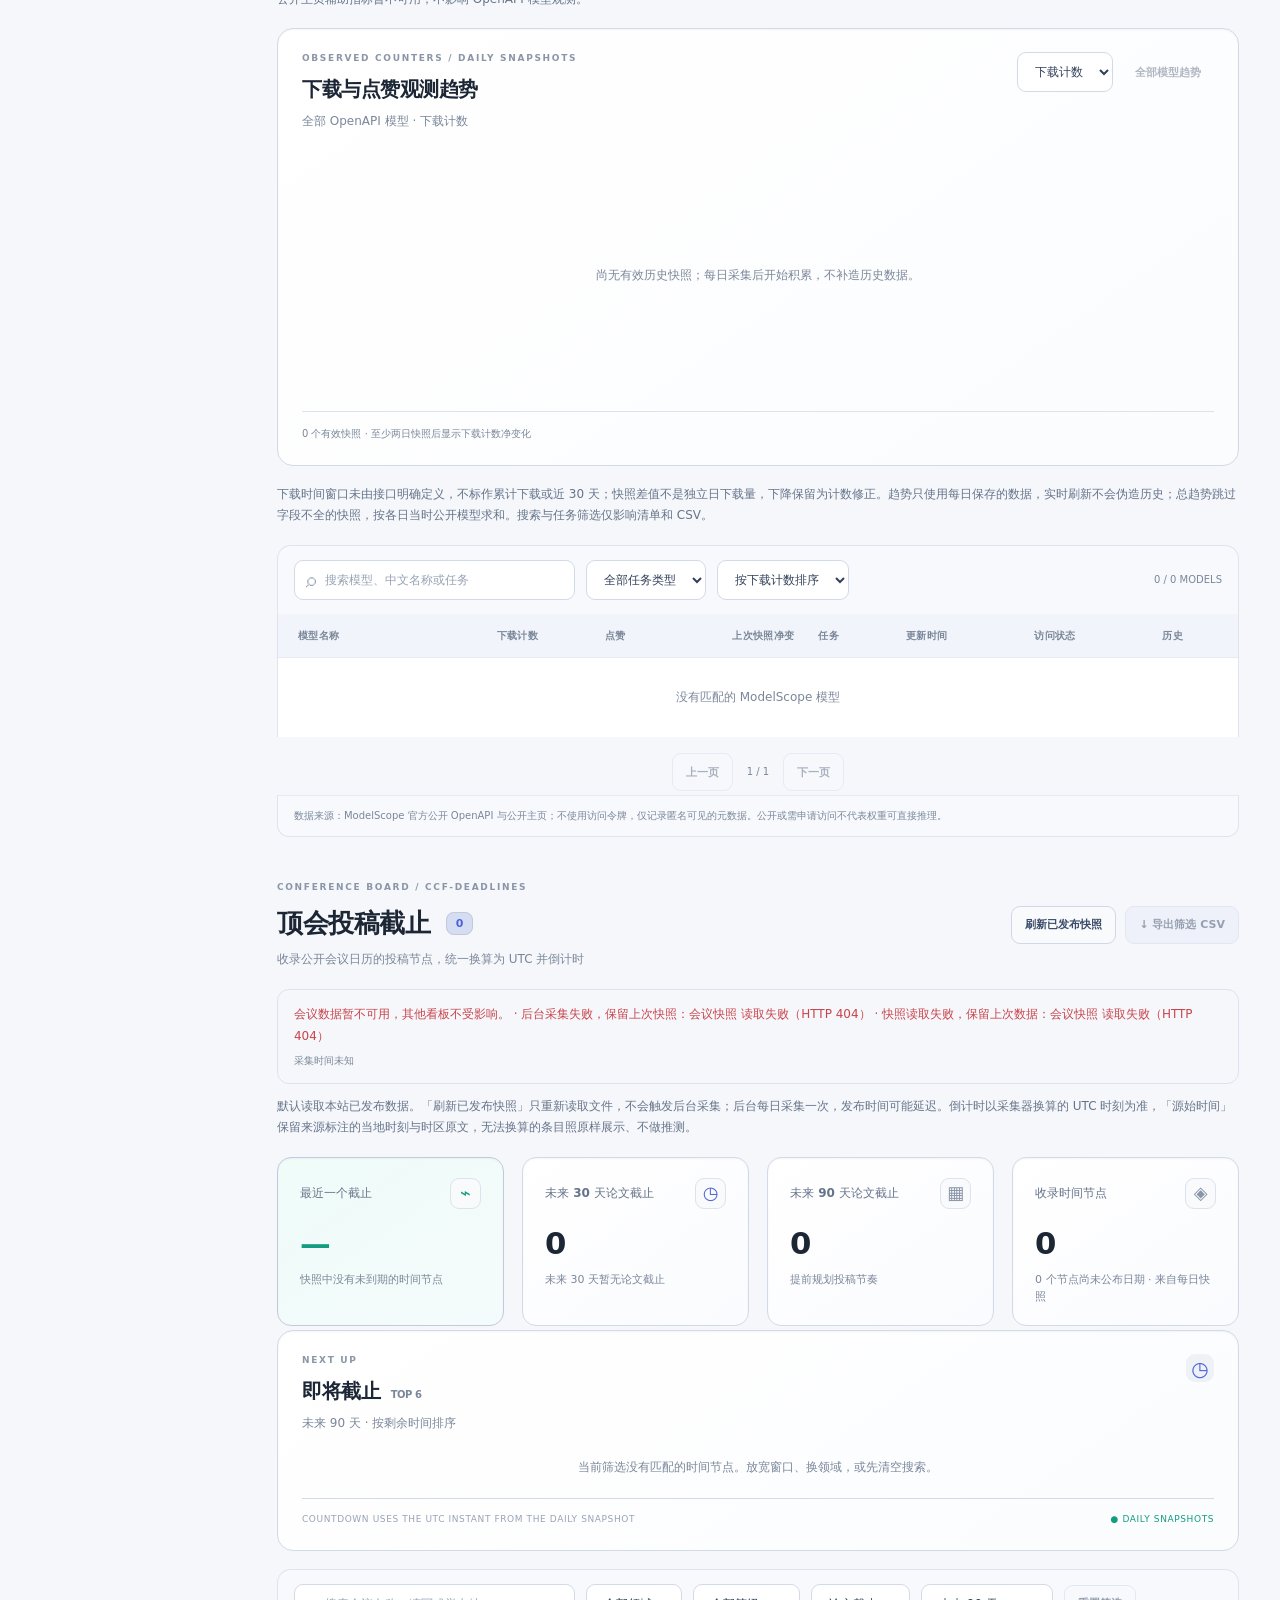
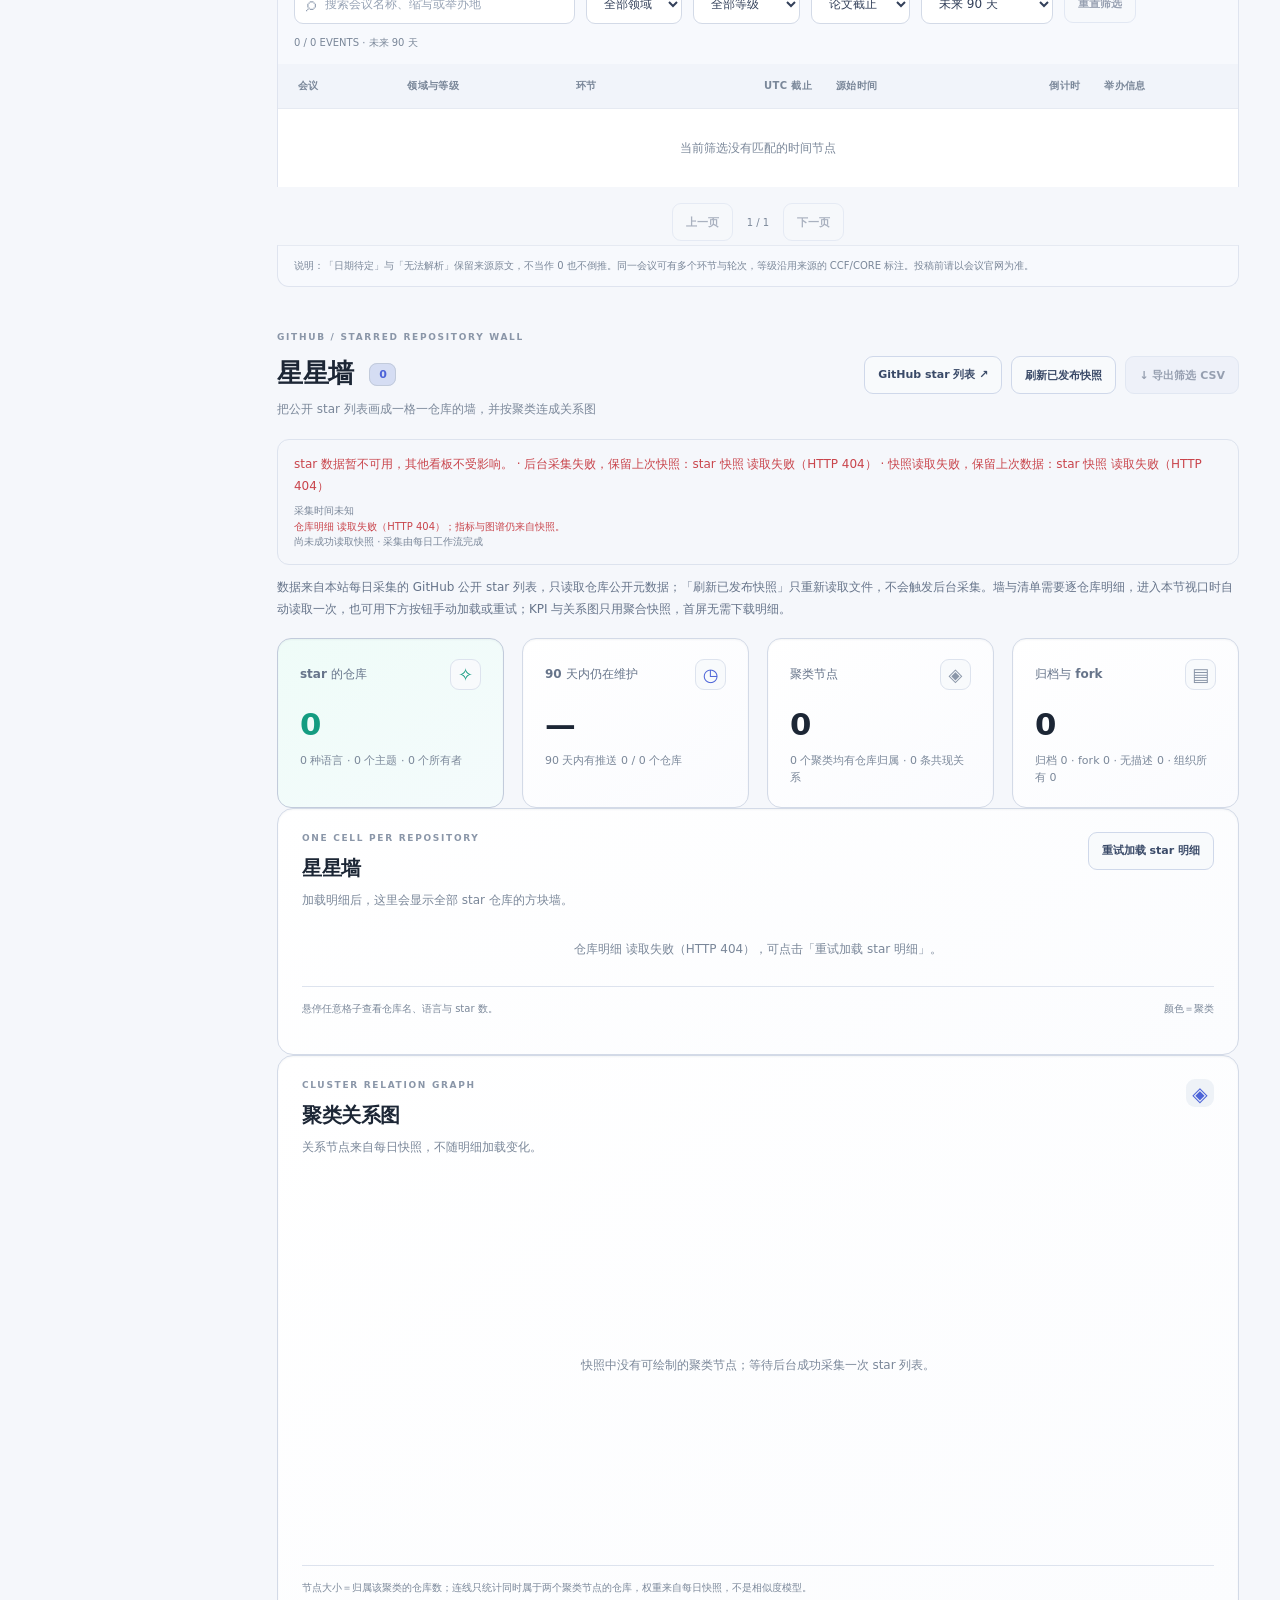
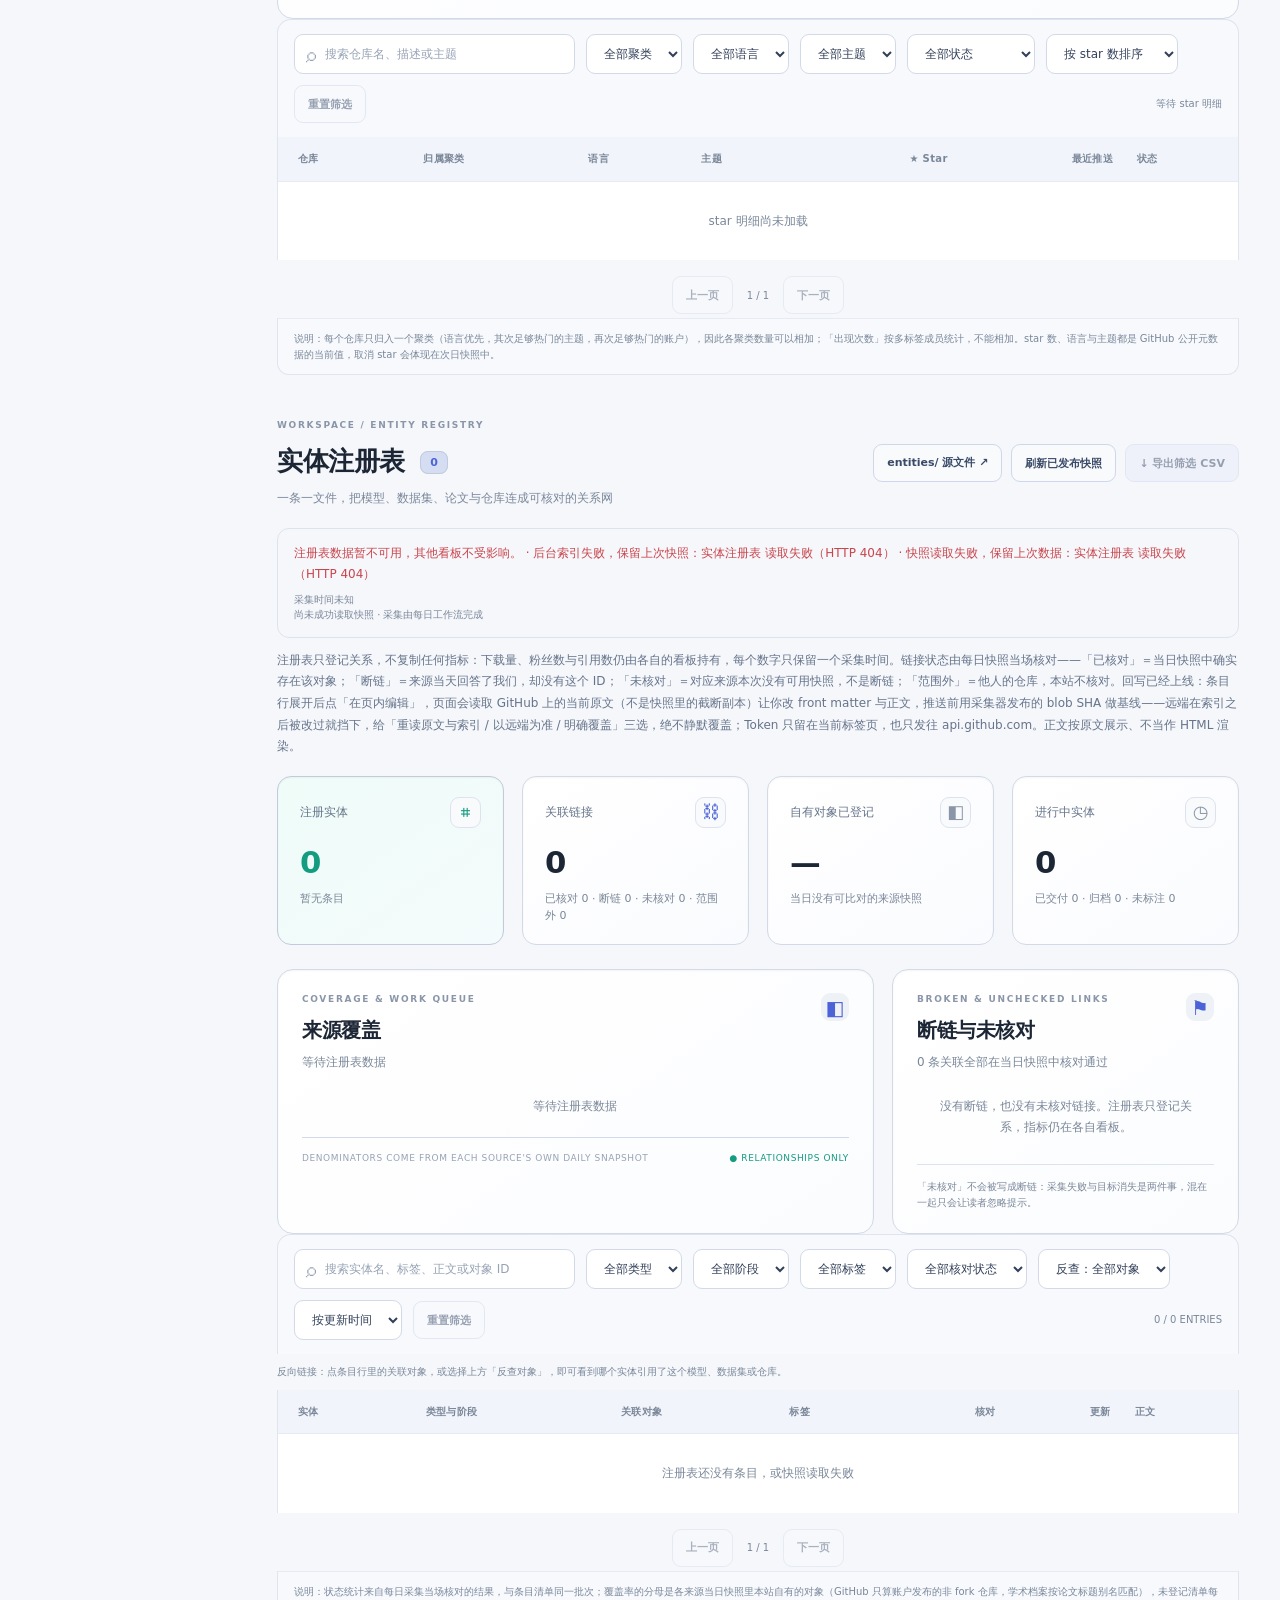
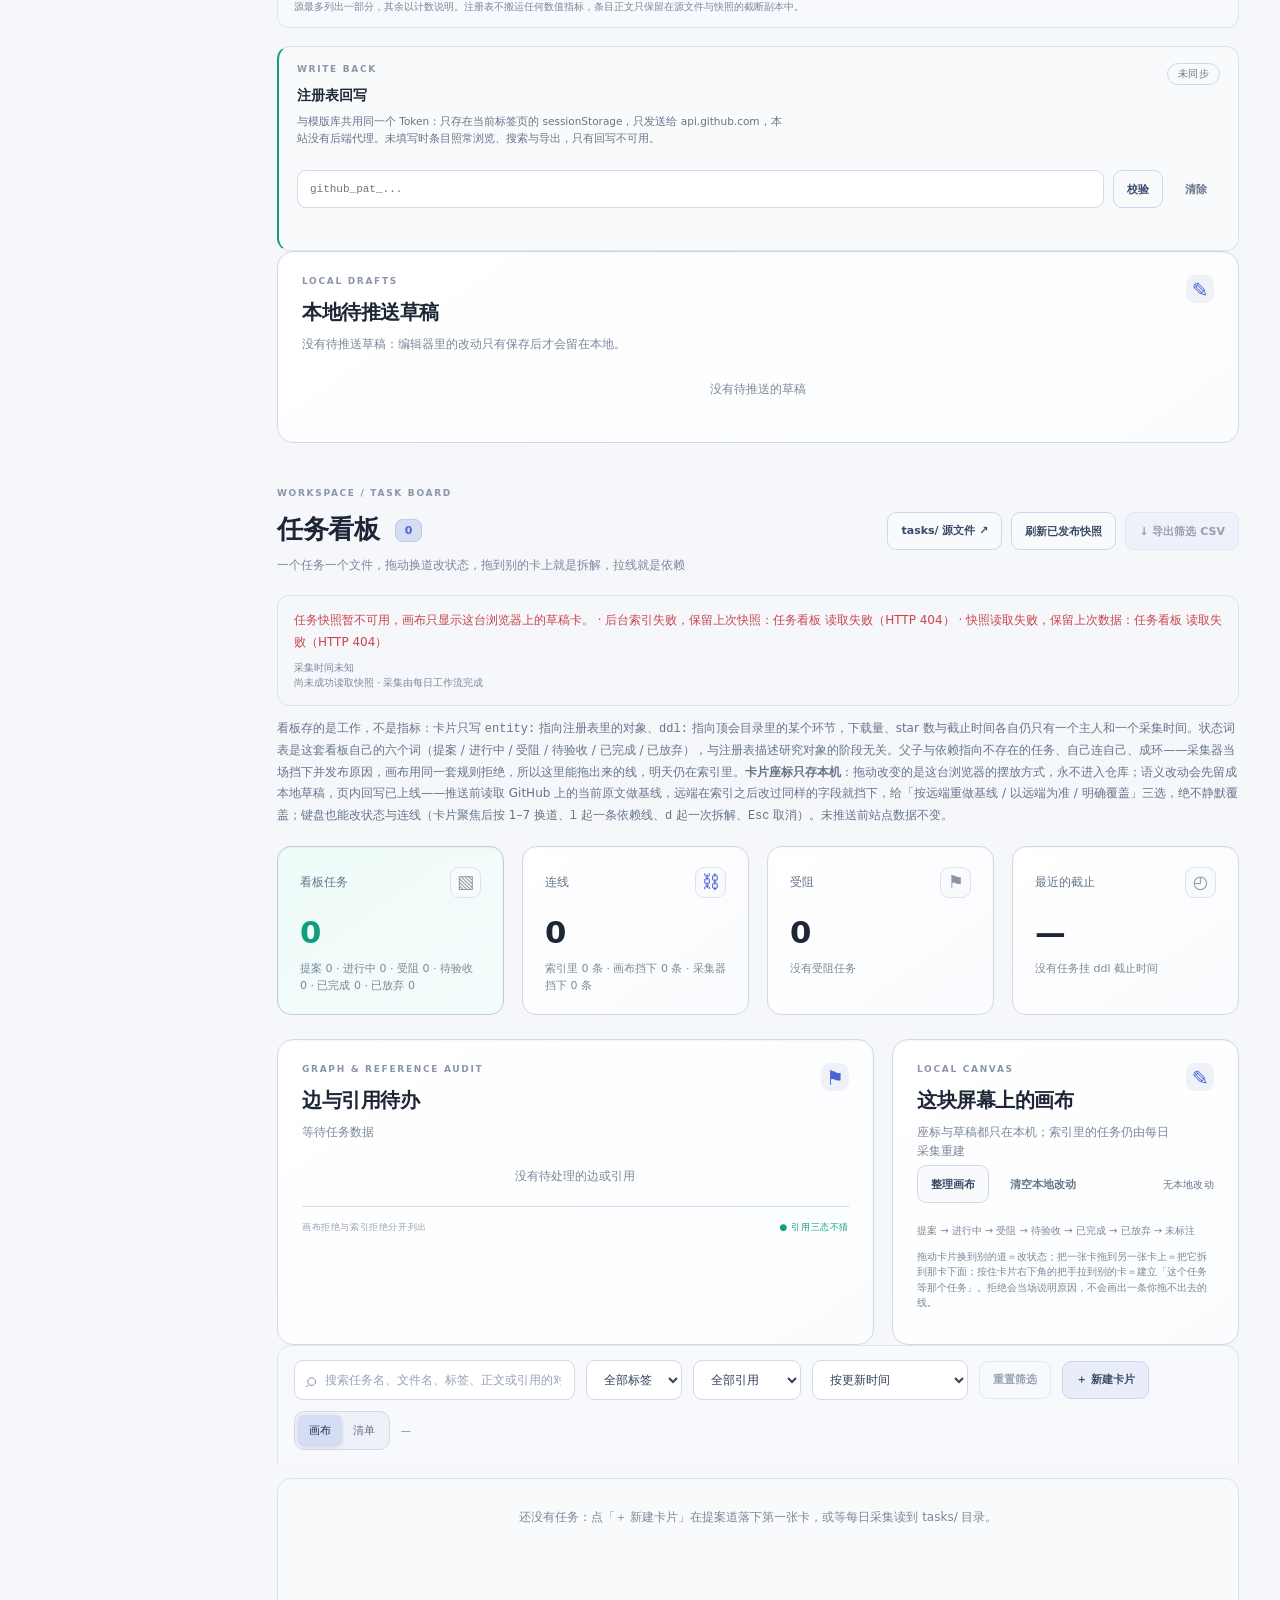
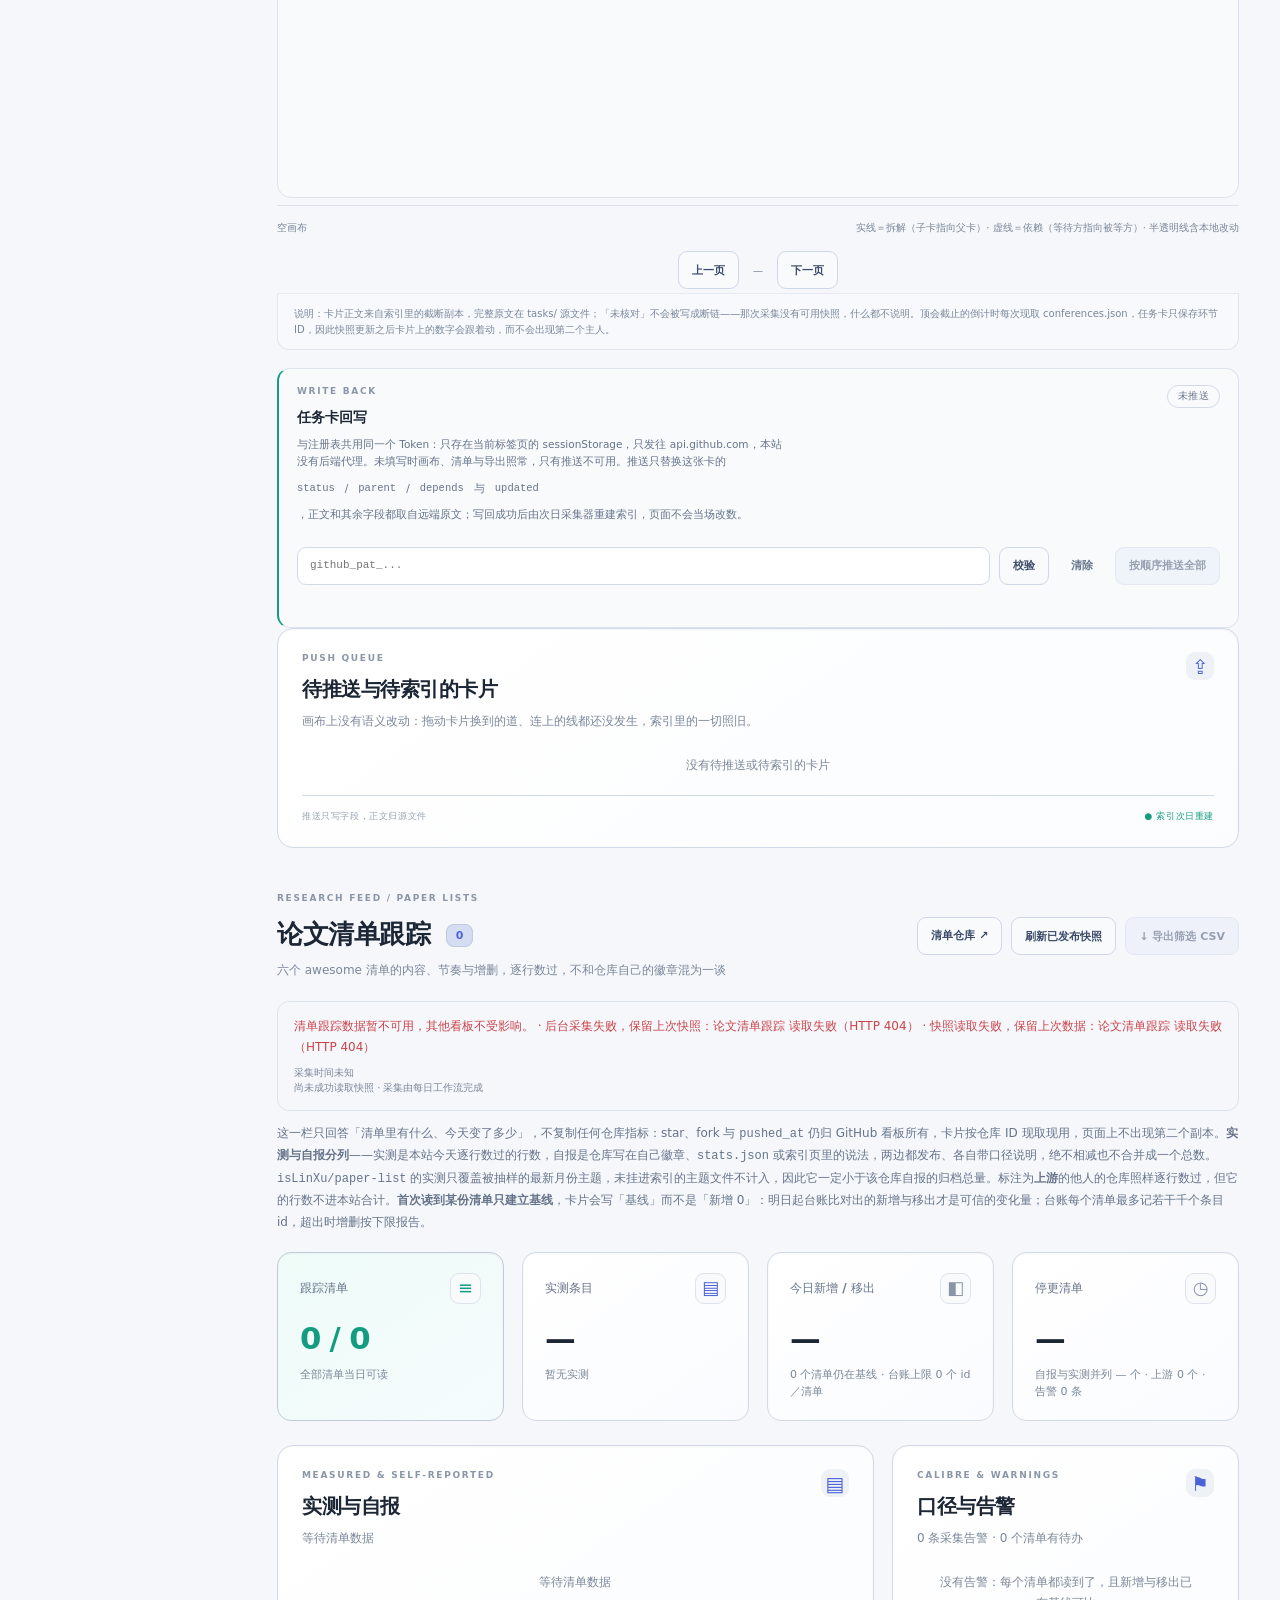
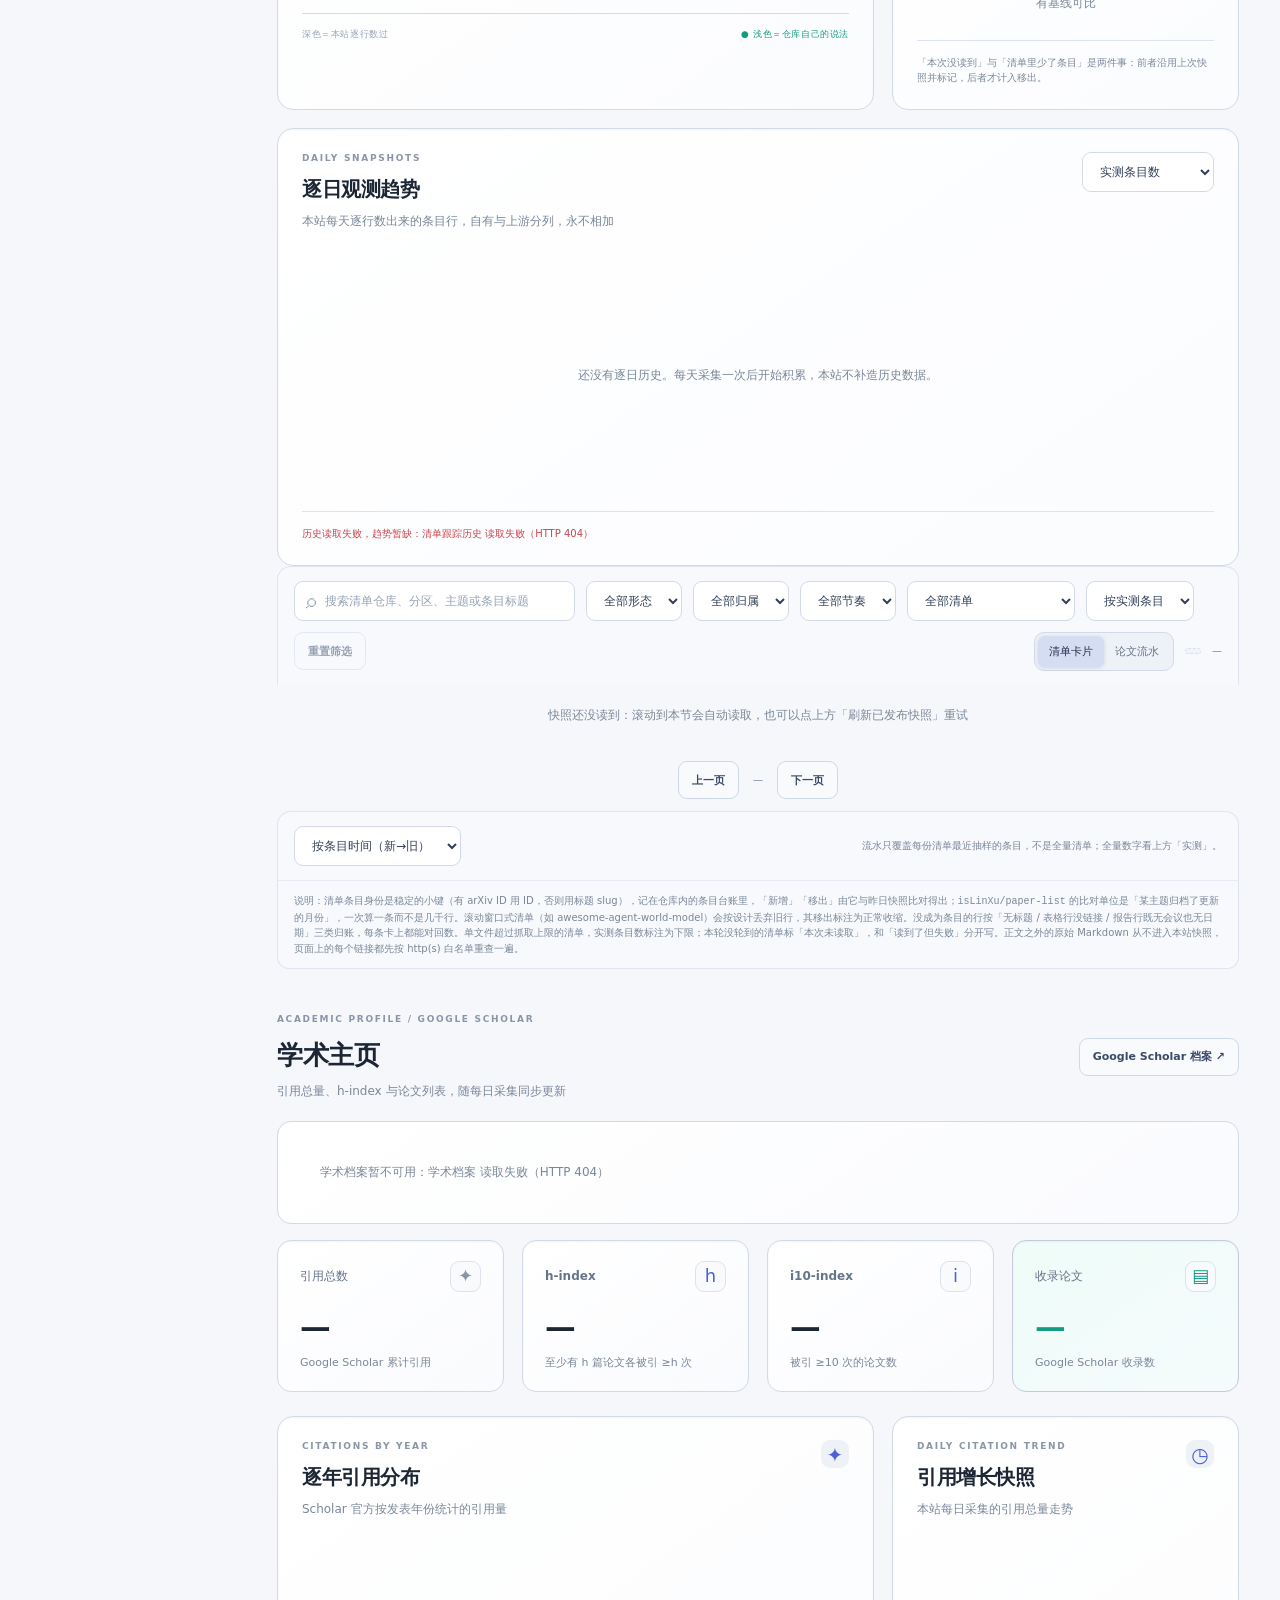
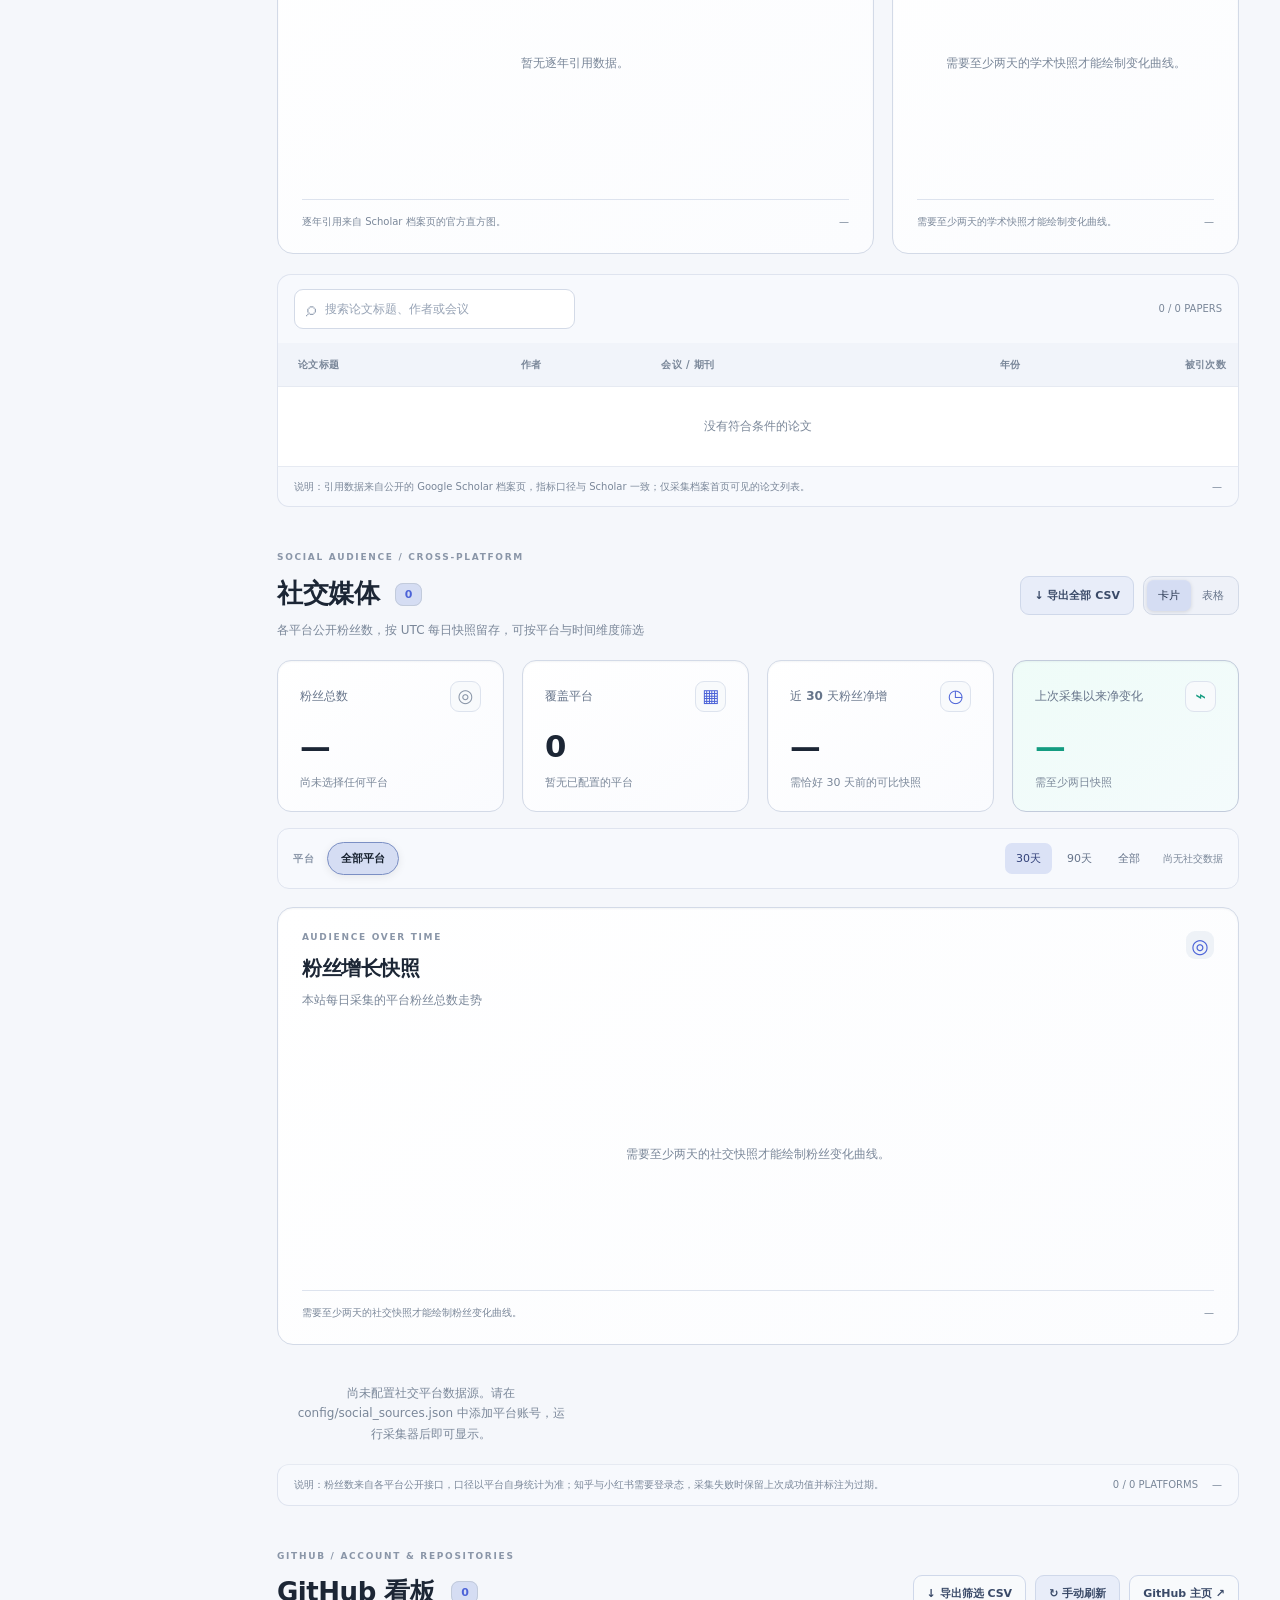
==== commit 9247d319: "feat: board the task canvas, the list tracker and the browser write-back Three panels, one rule each" ====
--- a/site/index.html
+++ b/site/index.html
@@ -24,7 +24,11 @@
   <script src="./data.js" defer></script>
   <script src="./render.js" defer></script>
   <script src="./theme.js" defer></script>
+  <script src="./repo.js" defer></script>
+  <script src="./board.js" defer></script>
   <script src="./templates.js" defer></script>
+  <script src="./registry.js" defer></script>
+  <script src="./tasksync.js" defer></script>
   <script src="./app.js" defer></script>
 </head>
 <body>
@@ -46,6 +50,8 @@
         <a href="#conferences"><span class="navglyph">◴</span> 顶会截止</a>
         <a href="#stars"><span class="navglyph">✧</span> 星星墙</a>
         <a href="#entities"><span class="navglyph">⌗</span> 实体注册表</a>
+        <a href="#tasks"><span class="navglyph">▧</span> 任务看板</a>
+        <a href="#awesome"><span class="navglyph">≡</span> 论文清单跟踪</a>
         <a href="#scholar"><span class="navglyph">✦</span> 学术主页</a>
         <a href="#social"><span class="navglyph">◎</span> 社交媒体</a>
         <a href="#github"><span class="navglyph">◐</span> GitHub 看板</a>
@@ -237,7 +243,7 @@
           <p id="entityFreshness" class="micro muted">等待采集时间</p>
           <p id="entitySnapshotCheckedAt" class="micro muted">尚未成功读取快照</p>
         </div>
-        <p class="collection-note">注册表只登记关系，不复制任何指标：下载量、粉丝数与引用数仍由各自的看板持有，每个数字只保留一个采集时间。链接状态由每日快照当场核对——「已核对」＝当日快照中确实存在该对象；「断链」＝来源当天回答了我们，却没有这个 ID；「未核对」＝对应来源本次没有可用快照，不是断链；「范围外」＝他人的仓库，本站不核对。本页只读，浏览器回写排在下一批；要改条目请编辑 <code>entities/&lt;slug&gt;.md</code> 并提交，正文按原文展示、不当作 HTML 渲染。</p>
+        <p class="collection-note">注册表只登记关系，不复制任何指标：下载量、粉丝数与引用数仍由各自的看板持有，每个数字只保留一个采集时间。链接状态由每日快照当场核对——「已核对」＝当日快照中确实存在该对象；「断链」＝来源当天回答了我们，却没有这个 ID；「未核对」＝对应来源本次没有可用快照，不是断链；「范围外」＝他人的仓库，本站不核对。回写已经上线：条目行展开后点「在页内编辑」，页面会读取 GitHub 上的当前原文（不是快照里的截断副本）让你改 front matter 与正文，推送前用采集器发布的 blob SHA 做基线——远端在索引之后被改过就挡下，给「重读原文与索引 / 以远端为准 / 明确覆盖」三选，绝不静默覆盖；Token 只留在当前标签页，也只发往 api.github.com。正文按原文展示、不当作 HTML 渲染。</p>
         <div class="kpis">
           <div class="kpi accent-kpi"><div class="kpi-label">注册实体 <span class="kpi-symbol teal">⌗</span></div><div id="statEntities" class="kpi-value">—</div><div id="statEntitiesSub" class="kpi-caption">一条一文件，按文件名排序</div></div>
           <div class="kpi"><div class="kpi-label">关联链接 <span class="kpi-symbol blue">⛓</span></div><div id="statEntityLinks" class="kpi-value">—</div><div id="statEntityLinksSub" class="kpi-caption">四种核对状态的分布</div></div>
@@ -263,6 +269,120 @@
         <div class="table-scroll"><table class="models-table entity-table"><thead><tr><th>实体</th><th>类型与阶段</th><th>关联对象</th><th>标签</th><th class="align-right">核对</th><th class="align-right">更新</th><th>正文</th></tr></thead><tbody id="entityRows"><tr><td colspan="7" class="no-rows">等待注册表数据</td></tr></tbody></table></div>
         <div id="entityPagination" class="pagination" hidden><button class="button secondary" id="entityPrev">上一页</button><span id="entityPageInfo" class="micro muted">—</span><button class="button secondary" id="entityNext">下一页</button></div>
         <div class="table-bottom"><span>说明：状态统计来自每日采集当场核对的结果，与条目清单同一批次；覆盖率的分母是各来源当日快照里本站自有的对象（GitHub 只算账户发布的非 fork 仓库，学术档案按论文标题别名匹配），未登记清单每源最多列出一部分，其余以计数说明。注册表不搬运任何数值指标，条目正文只保留在源文件与快照的截断副本中。</span></div>
+        <div id="entityEditor" class="template-composer hidden">
+          <div class="template-detail-head"><div><div class="panel-overline">WRITE BACK / ENTRY SOURCE</div><h3>编辑注册表条目</h3><p class="template-detail-meta" id="entityEditorNote">编辑器里是 GitHub 上当前的原文（不是快照里的截断副本）；推送成功后由次日采集器重建索引，页面不会当场改数据。</p></div><button class="icon-button" id="entityFormClose" aria-label="关闭编辑器">✕</button></div>
+          <label class="template-form-full"><span>源文件 <code id="entityFormPath">entities/&lt;slug&gt;.md</code></span><textarea id="entityFormText" rows="18" spellcheck="false" placeholder="---&#10;title: Youtu-FT-V1&#10;kind: project&#10;---&#10;&#10;正文"></textarea></label>
+          <p id="entityFormIssues" class="micro muted"></p>
+          <div class="template-actions"><button class="button secondary" id="entityFormSave">保存草稿</button><button class="button" id="entityFormPush">保存并推送到 GitHub</button><button class="button text-button" id="entityFormDiscard">放弃草稿</button><span id="entityDraftBadge" class="template-draft-badge">无待同步</span></div>
+          <div id="entityFormConflict" class="template-sync hidden"><div class="template-sync-head"><div><div class="panel-overline">BASELINE CONFLICT</div><h3>远端已经变过</h3><p class="template-detail-meta" id="entityConflictNote">你这份草稿的基线与远端当前内容不是同一版本，直接推送会丢掉别人的改动。三选一。</p></div></div><div class="template-actions"><button class="button secondary" id="entityConflictReload">重读原文与索引</button><button class="button secondary" id="entityConflictKeepRemote">以远端为准（丢弃草稿）</button><button class="button" id="entityConflictForce">明确覆盖并推送</button></div></div>
+        </div>
+        <div class="template-sync">
+          <div class="template-sync-head"><div><div class="panel-overline">WRITE BACK</div><h3>注册表回写</h3><p class="template-detail-meta">与模版库共用同一个 Token：只存在当前标签页的 sessionStorage，只发送给 api.github.com，本站没有后端代理。未填写时条目照常浏览、搜索与导出，只有回写不可用。</p></div><span id="entitySyncState" class="template-sync-state">未同步</span></div>
+          <div class="template-sync-row"><input id="entityToken" type="password" placeholder="github_pat_..." autocomplete="off" spellcheck="false" aria-label="GitHub Token"><button class="button secondary" id="entityTokenVerify">校验</button><button class="button text-button" id="entityTokenClear">清除</button></div>
+          <div id="entitySyncMessage" class="template-sync-message"></div>
+        </div>
+        <div class="panel entity-problem-panel"><div class="panel-head"><div><div class="panel-overline">LOCAL DRAFTS</div><h2>本地待推送草稿</h2><p id="entityDraftNote">草稿只存在这台浏览器的本地存储里，没推送之前不会进入站点数据</p></div><span class="mini-icon">✎</span></div><div id="entityDraftList" class="entity-problem-list"><div class="chart-empty">没有待推送的草稿</div></div></div>
+      </section>
+
+      <section id="tasks" class="model-section">
+        <div class="section-heading"><div><div class="section-eyebrow">WORKSPACE / TASK BOARD</div><h2>任务看板 <span id="taskCountBadge">0</span></h2><p>一个任务一个文件，拖动换道改状态，拖到别的卡上就是拆解，拉线就是依赖</p></div><div class="section-actions"><a class="button secondary" href="https://github.com/isLinXu/model-observatory/tree/main/tasks" target="_blank" rel="noopener noreferrer">tasks/ 源文件 ↗</a><button class="button secondary" id="taskRefresh">刷新已发布快照</button><button class="button" id="taskExport" disabled>↓ 导出筛选 CSV</button></div></div>
+        <div class="modelscope-data-status" role="status" aria-live="polite">
+          <p id="taskStatus" class="collection-note">正在读取任务快照…</p>
+          <p id="taskFreshness" class="micro muted">等待采集时间</p>
+          <p id="taskCheckedAt" class="micro muted">尚未成功读取快照</p>
+        </div>
+        <p class="collection-note">看板存的是工作，不是指标：卡片只写 <code>entity:</code> 指向注册表里的对象、<code>ddl:</code> 指向顶会目录里的某个环节，下载量、star 数与截止时间各自仍只有一个主人和一个采集时间。状态词表是这套看板自己的六个词（提案 / 进行中 / 受阻 / 待验收 / 已完成 / 已放弃），与注册表描述研究对象的阶段无关。父子与依赖指向不存在的任务、自己连自己、成环——采集器当场挡下并发布原因，画布用同一套规则拒绝，所以这里能拖出来的线，明天仍在索引里。<strong>卡片座标只存本机</strong>：拖动改变的是这台浏览器的摆放方式，永不进入仓库；语义改动会先留成本地草稿，页内回写已上线——推送前读取 GitHub 上的当前原文做基线，远端在索引之后改过同样的字段就挡下，给「按远端重做基线 / 以远端为准 / 明确覆盖」三选，绝不静默覆盖；键盘也能改状态与连线（卡片聚焦后按 1–7 换道、<code>l</code> 起一条依赖线、<code>d</code> 起一次拆解、<code>Esc</code> 取消）。未推送前站点数据不变。</p>
+        <div class="kpis">
+          <div class="kpi accent-kpi"><div class="kpi-label">看板任务 <span class="kpi-symbol">▧</span></div><div id="statTasks" class="kpi-value">—</div><div id="statTasksSub" class="kpi-caption">六态分布</div></div>
+          <div class="kpi"><div class="kpi-label">连线 <span class="kpi-symbol blue">⛓</span></div><div id="statTaskEdges" class="kpi-value">—</div><div id="statTaskEdgesSub" class="kpi-caption">拆解与依赖分开计数</div></div>
+          <div class="kpi"><div class="kpi-label">受阻 <span class="kpi-symbol">⚑</span></div><div id="statTaskBlocked" class="kpi-value">—</div><div id="statTaskBlockedSub" class="kpi-caption">受阻原因写在卡上</div></div>
+          <div class="kpi"><div class="kpi-label">最近的截止 <span class="kpi-symbol">◴</span></div><div id="statTaskDeadline" class="kpi-value">—</div><div id="statTaskDeadlineSub" class="kpi-caption">倒计时归顶会看板所有</div></div>
+        </div>
+        <div class="dashboard-grid">
+          <div class="panel entity-coverage-panel"><div class="panel-head"><div><div class="panel-overline">GRAPH &amp; REFERENCE AUDIT</div><h2>边与引用待办</h2><p id="taskQueueNote">等待任务数据</p></div><span class="mini-icon">⚑</span></div><div id="taskQueue" class="entity-cov-list"><div class="chart-empty">等待任务数据</div></div><div class="top-footer">画布拒绝与索引拒绝分开列出 <span>● 引用三态不猜</span></div></div>
+          <div class="panel entity-problem-panel"><div class="panel-head"><div><div class="panel-overline">LOCAL CANVAS</div><h2>这块屏幕上的画布</h2><p>座标与草稿都只在本机；索引里的任务仍由每日采集重建</p></div><span class="mini-icon">✎</span></div><div class="task-canvas-tools"><button class="button secondary" id="taskTidy" title="清掉本机座标，卡片按所在道重新堆叠">整理画布</button><button class="button text-button" id="taskResetEdits" title="丢弃本机所有未推送的语义改动与新建卡">清空本地改动</button><span id="taskDraftBadge" class="template-draft-badge">无本地改动</span></div><p class="micro muted" id="taskLanes">提案 → 进行中 → 受阻 → 待验收 → 已完成 → 已放弃 → 未标注</p><p class="micro muted">拖动卡片换到别的道＝改状态；把一张卡拖到另一张卡上＝把它拆到那卡下面；按住卡片右下角的把手拉到别的卡＝建立「这个任务等那个任务」。拒绝会当场说明原因，不会画出一条你拖不出去的线。</p></div>
+        </div>
+        <div class="table-toolbar">
+          <label class="search-box"><span>⌕</span><input id="taskSearch" placeholder="搜索任务名、文件名、标签、正文或引用的对象" aria-label="搜索任务" autocomplete="off"></label>
+          <select id="taskTag" aria-label="任务标签"><option value="all">全部标签</option></select>
+          <select id="taskRef" aria-label="引用状态"><option value="all">全部引用</option><option value="broken">仅断引用</option><option value="unchecked">仅未核对</option><option value="ddl">仅挂了截止</option><option value="orphan">仅无父任务</option></select>
+          <select id="taskSort" aria-label="任务排序"><option value="updated">按更新时间</option><option value="status">按状态（受阻优先）</option><option value="ddl">按截止时间</option><option value="name">按任务名</option></select>
+          <button class="button secondary" id="taskFilterReset">重置筛选</button>
+          <button class="button" id="taskNew">＋ 新建卡片</button>
+          <span class="toolbar-spacer"></span>
+          <div class="segmented" role="group" aria-label="任务看板视图"><button class="active" data-task-view="board">画布</button><button data-task-view="list">清单</button></div>
+          <span id="taskTableCount" class="micro muted">—</span>
+        </div>
+        <div id="taskNewForm" class="template-composer hidden">
+          <div class="template-detail-head"><div><div class="panel-overline">NEW CARD</div><h3>新建一张任务卡</h3><p class="template-detail-meta">文件名就是仓库里的 <code>tasks/&lt;slug&gt;.md</code>，只能用小写字母、数字与连字符；标题可以写中文。新卡先落在这块画布上，推送后才会进入索引。</p></div><button class="icon-button" id="taskNewClose" aria-label="关闭新建表单">✕</button></div>
+          <div class="task-new-row"><label><span>文件名 slug</span><input id="taskNewSlug" placeholder="task-board-canvas" autocomplete="off" spellcheck="false" aria-label="任务文件名"></label><label><span>标题</span><input id="taskNewTitle" placeholder="任务看板画布" autocomplete="off" aria-label="任务标题"></label></div>
+          <p id="taskNewNote" class="micro muted"></p>
+          <div class="template-actions"><button class="button" id="taskNewCreate">创建到提案道</button></div>
+        </div>
+        <div id="taskCanvasWrap" class="task-canvas-wrap"><div id="taskCanvas" class="task-canvas" role="application" aria-label="任务画布：拖动卡片改状态或建立关联"><div class="chart-empty">正在读取任务快照…</div></div><div class="chart-footer"><span class="micro muted" id="taskCanvasSize">—</span><span class="micro muted">实线＝拆解（子卡指向父卡）· 虚线＝依赖（等待方指向被等方）· 半透明线含本地改动</span></div></div>
+        <div id="taskDetail" class="entity-detail-grid task-detail hidden"></div>
+        <div id="taskTableWrap" class="table-scroll hidden" style="margin-top:16px"><table class="models-table task-table"><thead><tr><th>任务</th><th>状态</th><th>父任务</th><th>依赖</th><th>引用</th><th>标签</th><th class="align-right">更新</th><th>详情</th></tr></thead><tbody id="taskRows"><tr><td colspan="8" class="no-rows">等待任务数据</td></tr></tbody></table></div>
+        <div id="taskPagination" class="pagination" hidden><button class="button secondary" id="taskPrev">上一页</button><span id="taskPageInfo" class="micro muted">—</span><button class="button secondary" id="taskNext">下一页</button></div>
+        <div class="table-bottom"><span>说明：卡片正文来自索引里的截断副本，完整原文在 tasks/ 源文件；「未核对」不会被写成断链——那次采集没有可用快照，什么都不说明。顶会截止的倒计时每次现取 conferences.json，任务卡只保存环节 ID，因此快照更新之后卡片上的数字会跟着动，而不会出现第二个主人。</span></div>
+        <div id="taskPushBox" class="template-composer hidden">
+          <div class="template-detail-head"><div><div class="panel-overline">WRITE BACK / FILE PREVIEW</div><h3>推送后这个文件会长这样</h3><p class="template-detail-meta" id="taskPushNote">预览＝远端当前原文 + 这张卡改动的字段；正文不是索引里的截断副本。</p></div><button class="icon-button" id="taskPushClose" aria-label="关闭预览">✕</button></div>
+          <p class="micro muted"><code id="taskPushPath">tasks/&lt;slug&gt;.md</code></p>
+          <pre id="taskPushText" class="entity-body"></pre>
+          <div class="template-actions"><a class="button secondary" id="taskPushEdit" href="https://github.com/isLinXu/model-observatory/tree/main/tasks" target="_blank" rel="noopener noreferrer">在 GitHub 上编辑这个文件 ↗</a></div>
+        </div>
+        <div class="template-sync">
+          <div class="template-sync-head"><div><div class="panel-overline">WRITE BACK</div><h3>任务卡回写</h3><p class="template-detail-meta">与注册表共用同一个 Token：只存在当前标签页的 sessionStorage，只发往 api.github.com，本站没有后端代理。未填写时画布、清单与导出照常，只有推送不可用。推送只替换这张卡的 <code>status</code> / <code>parent</code> / <code>depends</code> 与 <code>updated</code>，正文和其余字段都取自远端原文；写回成功后由次日采集器重建索引，页面不会当场改数。</p></div><span id="taskSyncState" class="template-sync-state">未推送</span></div>
+          <div class="template-sync-row"><input id="taskToken" type="password" placeholder="github_pat_..." autocomplete="off" spellcheck="false" aria-label="GitHub Token"><button class="button secondary" id="taskTokenVerify">校验</button><button class="button text-button" id="taskTokenClear">清除</button><button class="button" id="taskPushAll" disabled>按顺序推送全部</button></div>
+          <div id="taskSyncMessage" class="template-sync-message"></div>
+          <div id="taskPushConflict" class="hidden">
+            <p class="template-detail-meta" id="taskConflictNote">你这份草稿依据的索引版本与远端当前内容不一致，直接推送会丢掉别人的改动。三选一。</p>
+            <div class="template-actions"><button class="button secondary" id="taskConflictRebase">按远端重做基线</button><button class="button secondary" id="taskConflictKeepRemote">以远端为准（丢弃草稿）</button><button class="button" id="taskConflictForce">明确覆盖并推送</button></div>
+          </div>
+        </div>
+        <div class="panel entity-problem-panel"><div class="panel-head"><div><div class="panel-overline">PUSH QUEUE</div><h2>待推送与待索引的卡片</h2><p id="taskDraftNote">草稿只存在这台浏览器的本地存储里，没推送之前不会进入站点数据</p></div><span class="mini-icon">⇪</span></div><div id="taskDraftList" class="entity-problem-list"><div class="chart-empty">没有待推送的卡片</div></div><div class="top-footer">推送只写字段，正文归源文件 <span>● 索引次日重建</span></div></div>
+      </section>
+
+      <section id="awesome" class="model-section">
+        <div class="section-heading"><div><div class="section-eyebrow">RESEARCH FEED / PAPER LISTS</div><h2>论文清单跟踪 <span id="awesomeCountBadge">0</span></h2><p>六个 awesome 清单的内容、节奏与增删，逐行数过，不和仓库自己的徽章混为一谈</p></div><div class="section-actions"><a class="button secondary" href="https://github.com/isLinXu/awesome-agent-world-model" target="_blank" rel="noopener noreferrer">清单仓库 ↗</a><button class="button secondary" id="awesomeRefresh">刷新已发布快照</button><button class="button" id="awesomeExport" disabled>↓ 导出筛选 CSV</button></div></div>
+        <div class="modelscope-data-status" role="status" aria-live="polite">
+          <p id="awesomeStatus" class="collection-note">正在读取清单跟踪快照…</p>
+          <p id="awesomeFreshness" class="micro muted">等待采集时间</p>
+          <p id="awesomeCheckedAt" class="micro muted">尚未成功读取快照</p>
+        </div>
+        <p class="collection-note">这一栏只回答「清单里有什么、今天变了多少」，不复制任何仓库指标：star、fork 与 <code>pushed_at</code> 仍归 GitHub 看板所有，卡片按仓库 ID 现取现用，页面上不出现第二个副本。<strong>实测与自报分列</strong>——实测是本站今天逐行数过的行数，自报是仓库写在自己徽章、<code>stats.json</code> 或索引页里的说法，两边都发布、各自带口径说明，绝不相减也不合并成一个总数。<code>isLinXu/paper-list</code> 的实测只覆盖被抽样的最新月份主题，未挂进索引的主题文件不计入，因此它一定小于该仓库自报的归档总量。标注为<strong>上游</strong>的他人的仓库照样逐行数过，但它的行数不进本站合计。<strong>首次读到某份清单只建立基线</strong>，卡片会写「基线」而不是「新增 0」：明日起台账比对出的新增与移出才是可信的变化量；台账每个清单最多记若干千个条目 id，超出时增删按下限报告。</p>
+        <div class="kpis">
+          <div class="kpi accent-kpi"><div class="kpi-label">跟踪清单 <span class="kpi-symbol teal">≡</span></div><div id="statAwesomeRepos" class="kpi-value">—</div><div id="statAwesomeReposSub" class="kpi-caption">当日可读 / 被跟踪</div></div>
+          <div class="kpi"><div class="kpi-label">实测条目 <span class="kpi-symbol blue">▤</span></div><div id="statAwesomeMeasured" class="kpi-value">—</div><div id="statAwesomeMeasuredSub" class="kpi-caption">按清单形态拆分，上游另计</div></div>
+          <div class="kpi"><div class="kpi-label">今日新增 / 移出 <span class="kpi-symbol">◧</span></div><div id="statAwesomeDelta" class="kpi-value">—</div><div id="statAwesomeDeltaSub" class="kpi-caption">基线期不报变化</div></div>
+          <div class="kpi"><div class="kpi-label">停更清单 <span class="kpi-symbol">◷</span></div><div id="statAwesomeStalled" class="kpi-value">—</div><div id="statAwesomeStalledSub" class="kpi-caption">清单文件超过 45 天没动</div></div>
+        </div>
+        <div class="dashboard-grid">
+          <div class="panel entity-coverage-panel"><div class="panel-head"><div><div class="panel-overline">MEASURED &amp; SELF-REPORTED</div><h2>实测与自报</h2><p id="awesomeCompareNote">等待清单数据</p></div><span class="mini-icon">▤</span></div><div id="awesomeCompareList" class="entity-cov-list"><div class="chart-empty">等待清单数据</div></div><div class="top-footer">深色＝本站逐行数过 <span>● 浅色＝仓库自己的说法</span></div></div>
+          <div class="panel entity-problem-panel"><div class="panel-head"><div><div class="panel-overline">CALIBRE &amp; WARNINGS</div><h2>口径与告警</h2><p id="awesomeNoteCount">等待清单数据</p></div><span class="mini-icon">⚑</span></div><div id="awesomeNotes" class="entity-problem-list"><div class="chart-empty">等待清单数据</div></div><div class="chart-footer"><span class="muted micro">「本次没读到」与「清单里少了条目」是两件事：前者沿用上次快照并标记，后者才计入移出。</span></div></div>
+        </div>
+        <div class="panel awesome-trend-panel"><div class="panel-head"><div><div class="panel-overline">DAILY SNAPSHOTS</div><h2>逐日观测趋势</h2><p id="awesomeTrendLabel">本站每天数出来的条目行数，不是清单自己的说法</p></div><div class="section-actions"><select id="awesomeTrendMetric" aria-label="趋势指标"><option value="measured">实测条目数</option><option value="readable">当日可读清单数</option></select></div></div><div id="awesomeTrendChart" class="chart-area"></div><div class="chart-footer"><span id="awesomeTrendNote" class="micro muted">等待清单历史</span></div></div>
+        <div class="table-toolbar">
+          <label class="search-box"><span>⌕</span><input id="awesomeSearch" placeholder="搜索清单仓库、分区、主题或条目标题" aria-label="搜索论文清单" autocomplete="off"></label>
+          <select id="awesomeKind" aria-label="清单形态"><option value="all">全部形态</option></select>
+          <select id="awesomeOwner" aria-label="清单归属"><option value="all">全部归属</option></select>
+          <select id="awesomeCadence" aria-label="更新节奏"><option value="all">全部节奏</option></select>
+          <select id="awesomeAttention" aria-label="清单状态"><option value="all">全部清单</option><option value="attention">仅待办（基线或异常）</option><option value="stale">仅非当日读取</option><option value="stopped">仅停更</option><option value="fresh">仅有新增</option></select>
+          <select id="awesomeSort" aria-label="清单排序"><option value="measured">按实测条目</option><option value="added">按今日净增</option><option value="selfReported">按自报条目</option><option value="stale">按停更天数</option></select>
+          <button class="button secondary" id="awesomeFilterReset">重置筛选</button>
+          <span class="toolbar-spacer"></span>
+          <div class="segmented" role="group" aria-label="论文清单视图"><button class="active" data-awesome-view="repos">清单卡片</button><button data-awesome-view="flow">论文流水</button></div>
+          <button type="button" class="chip tiny awesome-focus-chip" id="awesomeFocusNote" hidden></button>
+          <span id="awesomeFlowCount" class="micro muted">—</span>
+        </div>
+        <div id="awesomeCards" class="awesome-cards"></div>
+        <div id="awesomeFlowWrap" class="table-scroll hidden" style="margin-top:16px"><table class="models-table awesome-flow-table"><thead><tr><th>条目</th><th>来自清单</th><th>分区</th><th class="align-right">时间</th><th class="align-right">会议</th><th class="align-right">arXiv</th></tr></thead><tbody id="awesomeFlowRows"><tr><td colspan="6" class="no-rows">等待清单快照</td></tr></tbody></table></div>
+        <div id="awesomeFlowPagination" class="pagination" hidden><button class="button secondary" id="awesomeFlowPrev">上一页</button><span id="awesomeFlowPageInfo" class="micro muted">—</span><button class="button secondary" id="awesomeFlowNext">下一页</button></div>
+        <div class="table-toolbar" style="margin-top:12px">
+          <select id="awesomeFlowSort" aria-label="流水排序"><option value="published">按条目时间（新→旧）</option><option value="added">先看本次新增</option><option value="repo">按清单分组</option></select>
+          <span class="toolbar-spacer"></span>
+          <span class="micro muted">流水只覆盖每份清单最近抽样的条目，不是全量清单；全量数字看上方「实测」。</span>
+        </div>
+        <div class="table-bottom"><span>说明：清单条目身份是稳定的小键（有 arXiv ID 用 ID，否则用标题 slug），记在仓库内的条目台账里，「新增」「移出」由它与昨日快照比对得出；<code>isLinXu/paper-list</code> 的比对单位是「某主题归档了更新的月份」，一次算一条而不是几千行。滚动窗口式清单（如 awesome-agent-world-model）会按设计丢弃旧行，其移出标注为正常收缩。没成为条目的行按「无标题 / 表格行没链接 / 报告行既无会议也无日期」三类归账，每条卡上都能对回数。单文件超过抓取上限的清单，实测条目数标注为下限；本轮没轮到的清单标「本次未读取」，和「读到了但失败」分开写。正文之外的原始 Markdown 从不进入本站快照，页面上的每个链接都先按 http(s) 白名单重查一遍。</span></div>
       </section>
 
       <section id="scholar" class="model-section">
--- a/site/style.css
+++ b/site/style.css
@@ -1188,6 +1188,209 @@
 .template-form-full input::placeholder,
 .template-form-full textarea::placeholder { color: var(--faint); }
 
+/* --- Task board canvas ---------------------------------------------------- */
+/* Geometry here must match site/board.js: cards are fixed boxes so the edge
+ * layer can predict where a line starts without measuring after paint. */
+.task-canvas-wrap { margin-top: 14px; }
+.task-canvas {
+  position: relative;
+  overflow: auto;
+  min-height: 320px;
+  max-height: 620px;
+  border: 1px solid var(--line);
+  border-radius: var(--radius);
+  background: var(--surface-2);
+  /* a drag on the canvas must not turn into a page scroll */
+  touch-action: none;
+  overscroll-behavior: contain;
+}
+.task-canvas .chart-empty { padding: 28px 18px; }
+.task-edge-layer { position: absolute; inset: 0; z-index: 1; pointer-events: none; overflow: visible; }
+.task-lane {
+  position: absolute;
+  top: 0;
+  bottom: 0;
+  min-height: 100%;
+  z-index: 0;
+  border-right: 1px dashed var(--line-2);
+  background: linear-gradient(180deg, rgba(255, 255, 255, .014), transparent 40%);
+}
+.task-lane.is-untriaged { border-left: 1px dashed var(--line-3); }
+.task-lane-head {
+  position: sticky;
+  left: 0;
+  display: flex;
+  gap: 6px;
+  align-items: baseline;
+  padding: 10px 12px;
+  font-size: 11px;
+  font-weight: 600;
+  letter-spacing: .08em;
+  color: var(--muted);
+}
+.task-card {
+  position: absolute;
+  z-index: 2;
+  width: 236px;
+  height: 112px;
+  display: flex;
+  flex-direction: column;
+  gap: 3px;
+  padding: 9px 10px;
+  border: 1px solid var(--line-2);
+  border-radius: 12px;
+  background: var(--card-bg);
+  box-shadow: 0 6px 16px rgba(2, 6, 14, .34);
+  cursor: grab;
+  overflow: hidden;
+  user-select: none;
+}
+.task-card:hover { border-color: var(--line-3); }
+.task-card:focus-visible { outline: 2px solid var(--blue); outline-offset: 2px; }
+.task-card.is-open { border-color: var(--blue); box-shadow: 0 0 0 1px var(--blue), 0 8px 20px rgba(2, 6, 14, .4); }
+.task-card.is-draft { border-style: dashed; }
+.task-card.is-new { background: var(--card-bg-accent); }
+.task-card.is-dragging { cursor: grabbing; opacity: .82; z-index: 4; }
+.task-card.is-linking { cursor: crosshair; }
+.task-card.is-target { border-color: var(--teal); box-shadow: 0 0 0 2px var(--teal); }
+.task-card-top { display: flex; align-items: center; gap: 5px; }
+.task-card-spacer { flex: 1 1 auto; }
+.task-card-title {
+  font-size: 12.5px;
+  font-weight: 600;
+  line-height: 1.32;
+  color: var(--txt-strong);
+  display: -webkit-box;
+  -webkit-line-clamp: 2;
+  -webkit-box-orient: vertical;
+  overflow: hidden;
+}
+.task-card-code code { font-size: 10px; color: var(--subtle); }
+.task-card-meta { display: flex; flex-wrap: wrap; gap: 4px 6px; align-items: center; }
+.task-card-reason {
+  font-size: 10.5px;
+  color: var(--red);
+  white-space: nowrap;
+  overflow: hidden;
+  text-overflow: ellipsis;
+}
+.task-card-tags { display: flex; gap: 4px; align-items: center; }
+.task-card-handle {
+  position: absolute;
+  right: 4px;
+  bottom: 4px;
+  width: 14px;
+  height: 14px;
+  border-radius: 50%;
+  border: 1px solid var(--line-3);
+  background: var(--surface-3);
+  cursor: crosshair;
+}
+.task-card-handle::after {
+  content: '';
+  position: absolute;
+  inset: 3px;
+  border-radius: 50%;
+  background: var(--muted-2);
+}
+.task-card:hover .task-card-handle { border-color: var(--teal); }
+/* Lane colours: the six words are this board's own vocabulary, so they get
+ * their own six hues rather than the registry's stage palette. */
+.task-proposal { color: var(--blue); border-color: rgba(165, 180, 252, .4); }
+.task-doing { color: var(--teal); border-color: rgba(94, 234, 212, .4); }
+.task-blocked { color: var(--red); border-color: rgba(248, 154, 156, .45); }
+.task-review { color: var(--orange); border-color: rgba(255, 187, 129, .42); }
+.task-done { color: var(--green); border-color: rgba(127, 229, 201, .4); }
+.task-dropped { color: var(--subtle); border-color: var(--line-3); }
+.task-untriaged { color: var(--muted); border-color: var(--line-2); }
+.task-status, .task-flag, .task-ref { background: var(--chip-tiny-bg); }
+.task-flag { color: var(--orange); border-color: rgba(255, 187, 129, .4); }
+.task-edge { stroke: var(--grid-line); stroke-width: 1.6; }
+.task-edge-parent { stroke: var(--chart-1); }
+.task-edge-depends { stroke: var(--chart-3); stroke-dasharray: 5 4; }
+.task-edge.is-draft { opacity: .5; stroke-dasharray: 2 3; }
+.task-edge-label { font-size: 9px; fill: var(--subtle); letter-spacing: .04em; }
+.task-arrow-parent { fill: var(--chart-1); }
+.task-arrow-depends { fill: var(--chart-3); }
+.task-ref-resolved { color: var(--green); border-color: rgba(127, 229, 201, .4); }
+.task-ref-unresolved { color: var(--red); border-color: rgba(248, 154, 156, .45); }
+.task-ref-missing_index { color: var(--muted); border-color: var(--line-2); }
+.task-countdown { color: var(--muted-2); }
+.task-countdown.tone-urgent { color: var(--red); }
+.task-countdown.tone-soon { color: var(--orange); }
+.task-countdown.tone-past { color: var(--subtle); }
+.task-canvas-tools { display: flex; flex-wrap: wrap; gap: 8px; align-items: center; padding: 4px 0 10px; }
+.task-new-row { display: flex; flex-wrap: wrap; gap: 10px; }
+.task-new-row label { display: flex; flex-direction: column; gap: 4px; flex: 1 1 220px; font-size: 11px; color: var(--muted); }
+.task-detail { margin-top: 14px; }
+.task-row.is-draft td { background: rgba(255, 187, 129, .05); }
+.task-table td { vertical-align: top; }
+
+/* --- Paper-list tracking ----------------------------------------------------
+   One list, two numbers: the solid bar is what this site counted today, the
+   hollow one is what the repository says about itself. They share a row and
+   never share a total. */
+.awesome-cards { display: grid; grid-template-columns: repeat(auto-fit, minmax(360px, 1fr)); gap: 14px; }
+.awesome-trend-panel { margin-top: var(--gap); }
+.awesome-focus-chip { border-style: dashed; color: var(--blue); cursor: pointer; }
+.awesome-registry-chip { cursor: pointer; background: var(--surface-3); }
+.awesome-card { display: grid; gap: 11px; min-width: 0; border: 1px solid var(--line-2); border-radius: var(--radius-sm); background: var(--surface-2); padding: 14px 15px; }
+.awesome-card.upstream { border-style: dashed; }
+.awesome-card.stale { border-left: 3px solid var(--orange); }
+.awesome-card.unavailable { border-left: 3px solid var(--red); }
+.awesome-card-head { display: flex; flex-wrap: wrap; gap: 10px; align-items: flex-start; justify-content: space-between; }
+.awesome-card-head .model-link { font-size: 13px; font-weight: 660; overflow-wrap: anywhere; }
+.awesome-badges { display: flex; flex-wrap: wrap; gap: 5px; justify-content: flex-end; }
+.awesome-owner { color: var(--blue); }
+.awesome-card.upstream .awesome-owner { color: var(--orange); border-style: dashed; }
+.awesome-state { color: var(--green); }
+.awesome-card.stale .awesome-state, .awesome-card.unavailable .awesome-state { color: var(--orange); }
+.awesome-flag { color: var(--orange); border-style: dashed; }
+.awesome-numbers { display: grid; grid-template-columns: repeat(auto-fit, minmax(145px, 1fr)); gap: 9px; }
+.awesome-number { display: grid; gap: 2px; min-width: 0; border-left: 2px solid var(--line-3); padding-left: 9px; }
+.awesome-number-label { font-size: 10px; letter-spacing: .06em; text-transform: uppercase; color: var(--subtle); }
+.awesome-number b { font-size: 15px; color: var(--txt-strong); font-variant-numeric: tabular-nums; overflow-wrap: anywhere; }
+.awesome-number .micro { line-height: 1.55; }
+.awesome-cov { display: grid; gap: 5px; }
+.awesome-cov-row { display: grid; grid-template-columns: 76px minmax(0, 1fr) 96px; gap: 8px; align-items: center; font-size: 11px; color: var(--muted); }
+.awesome-cov-name { color: var(--txt-soft); }
+.awesome-cov-bar { height: 4px; border-radius: 999px; background: var(--surface-3); overflow: hidden; }
+.awesome-cov-bar i { display: block; height: 100%; border-radius: inherit; background: var(--chart-3); }
+.awesome-foreign, .awesome-caliber, .awesome-topic-note { line-height: 1.7; overflow-wrap: anywhere; }
+.awesome-foreign { color: var(--subtle); }
+.awesome-card-notes { display: grid; gap: 3px; margin: 0; padding-left: 16px; font-size: 11px; color: var(--muted); }
+.awesome-error { color: var(--state-alert-txt); }
+.awesome-card-foot { display: flex; flex-wrap: wrap; gap: 10px; align-items: center; justify-content: space-between; }
+.awesome-card-detail { display: grid; gap: 8px; border-top: 1px dashed var(--line-2); padding-top: 10px; }
+.awesome-caliber { color: var(--txt-soft); }
+.awesome-topic-note, .awesome-sample-note { font-size: 11px; color: var(--muted); }
+.awesome-entries { display: grid; gap: 6px; list-style: none; margin: 0; padding: 0; max-height: 320px; overflow: auto; }
+.awesome-entry { display: grid; gap: 2px; border-left: 2px solid var(--line-3); padding-left: 9px; }
+.awesome-entry.fresh { border-left-color: var(--teal); }
+.awesome-entry .model-link { white-space: normal; text-align: left; }
+.awesome-entry-meta { line-height: 1.5; }
+.awesome-fresh { color: var(--teal); }
+.awesome-cmp { display: grid; gap: 7px; border: 1px solid var(--line-2); border-radius: var(--radius-sm); background: var(--surface-2); padding: 10px 12px; }
+.awesome-cmp.off { border-style: dashed; }
+.awesome-cmp-head { display: flex; flex-wrap: wrap; gap: 10px; align-items: baseline; justify-content: space-between; font-size: 11.5px; }
+.awesome-cmp-head code { color: var(--txt-soft); overflow-wrap: anywhere; }
+.awesome-cmp-bar { display: grid; gap: 3px; }
+.awesome-cmp-bar i { height: 6px; border-radius: 999px; background: var(--chart-1); }
+.awesome-cmp-bar i.reported { height: 5px; background: transparent; border: 1px solid var(--chart-3); }
+.awesome-cmp .micro { line-height: 1.6; }
+.awesome-note { font-size: 11px; line-height: 1.65; color: var(--muted); border-left: 2px solid var(--line-3); padding: 6px 0 6px 10px; overflow-wrap: anywhere; }
+.awesome-note.warn { border-left-color: var(--orange); }
+.awesome-note code { font-size: 10.5px; color: var(--txt-soft); }
+.awesome-flow-table td:first-child { min-width: 220px; max-width: 430px; white-space: normal; overflow-wrap: anywhere; }
+.awesome-flow-table .model-link { white-space: normal; text-align: left; }
+.awesome-flow-table code { font-size: 10.5px; color: var(--muted); overflow-wrap: anywhere; }
+.awesome-flow-row.fresh > td { background: rgba(94, 234, 212, .05); }
+@media (max-width: 760px) {
+  .awesome-cards { grid-template-columns: 1fr; }
+  .awesome-cov-row { grid-template-columns: 66px minmax(0, 1fr) 84px; }
+  .awesome-badges { justify-content: flex-start; }
+}
+
 @media (prefers-reduced-motion: reduce) {
   *, *::before, *::after {
     scroll-behavior: auto !important;
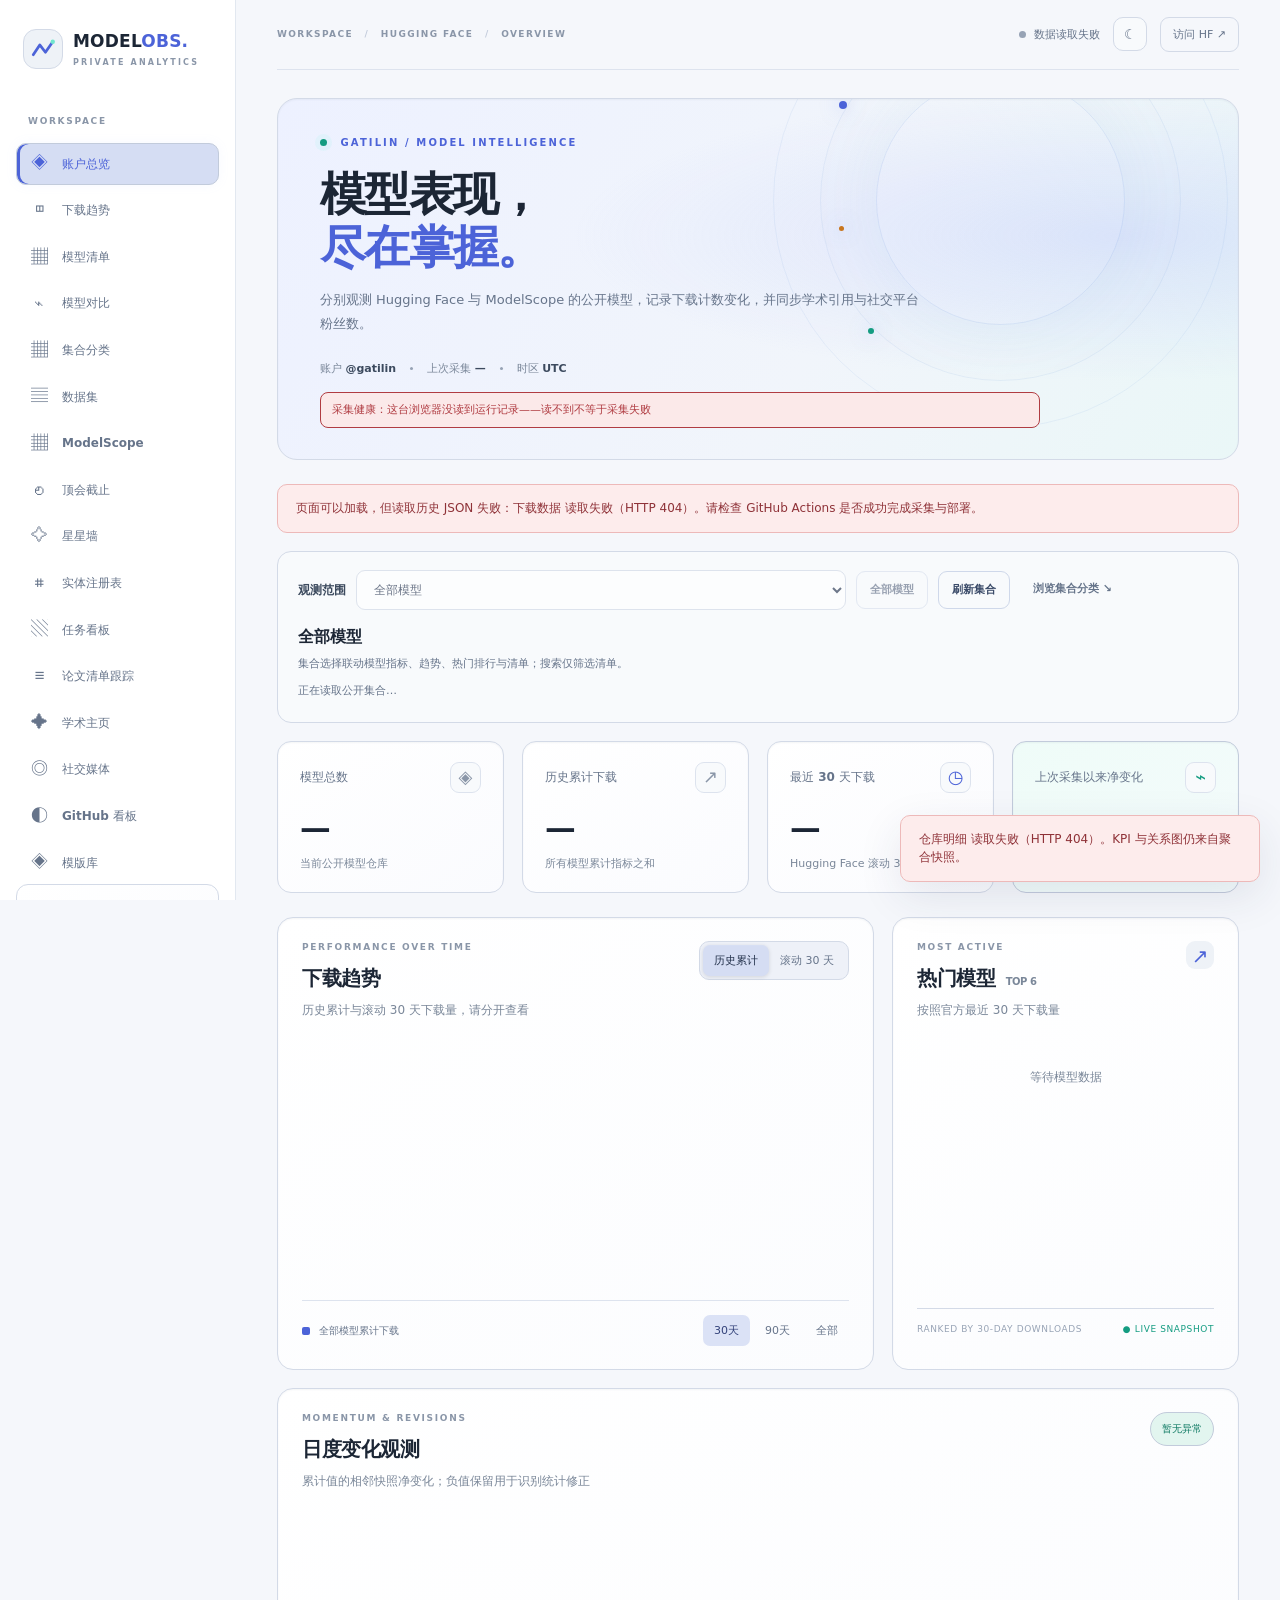
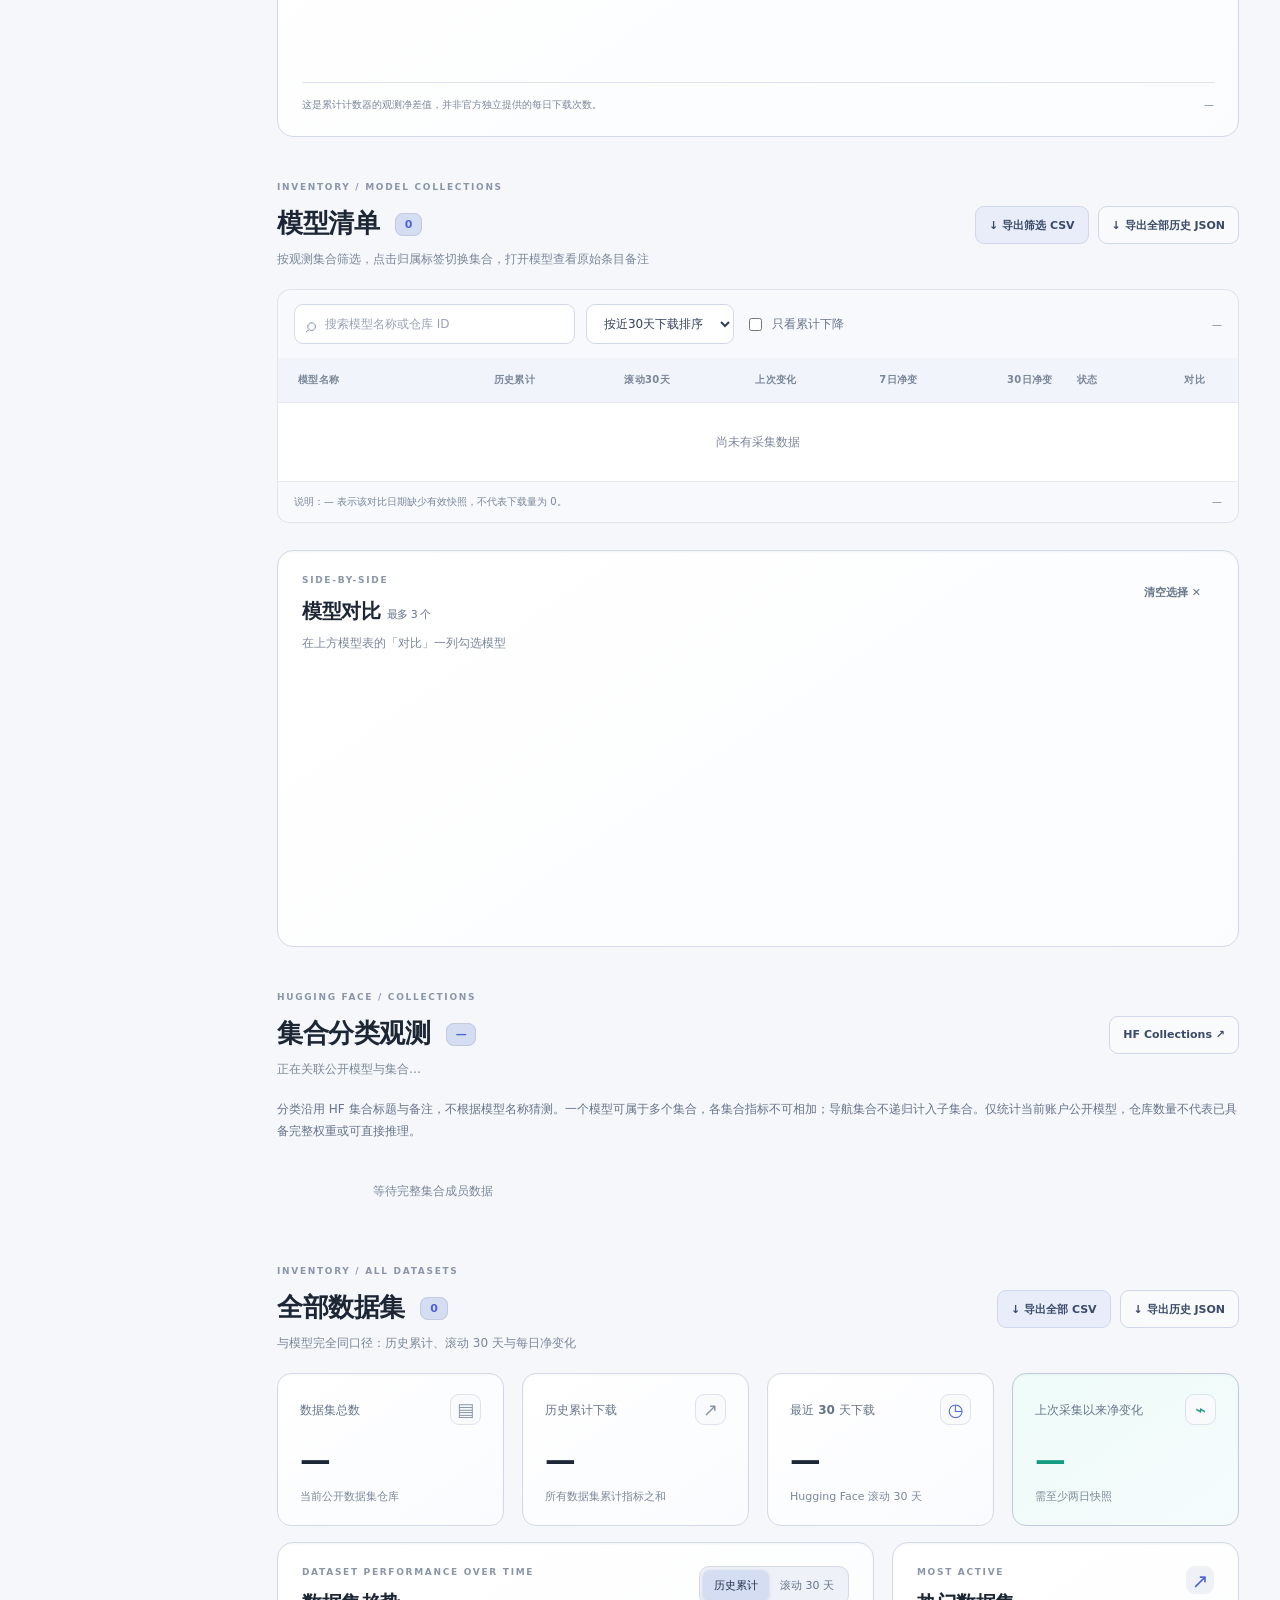
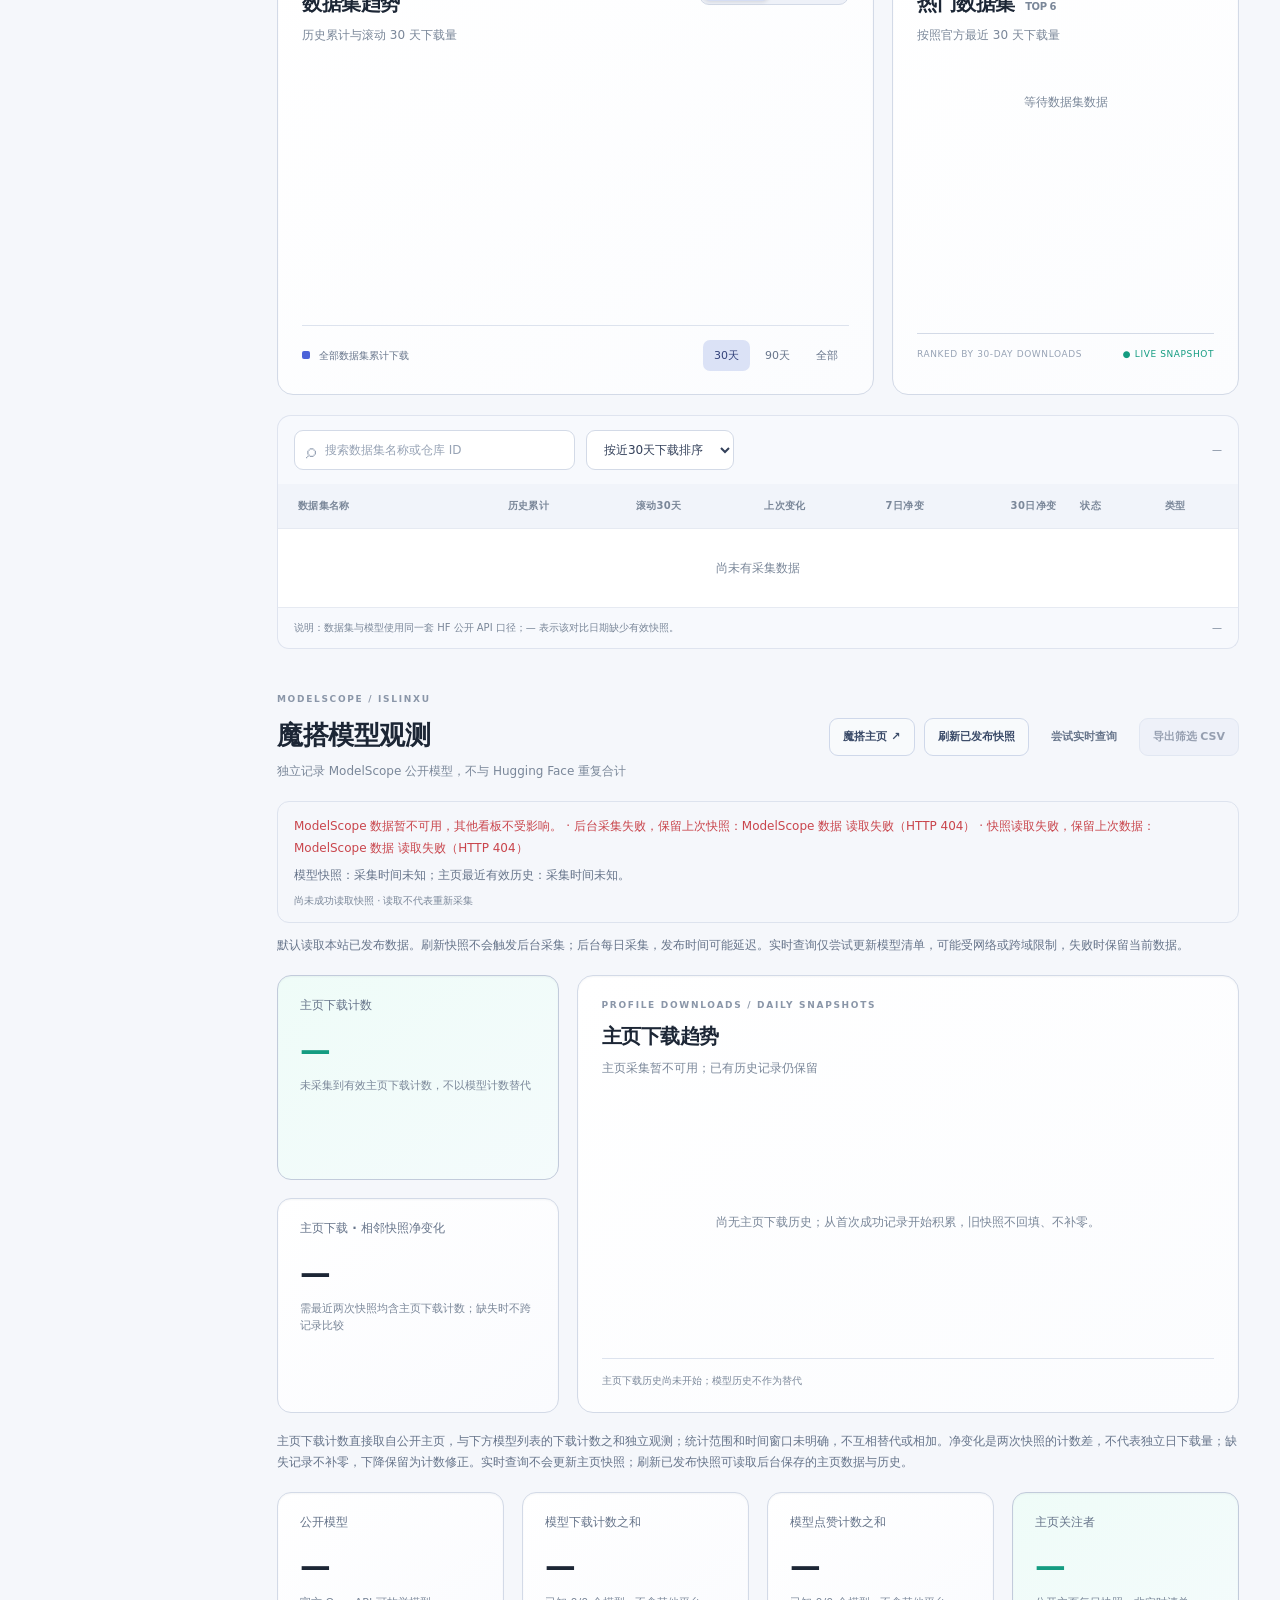
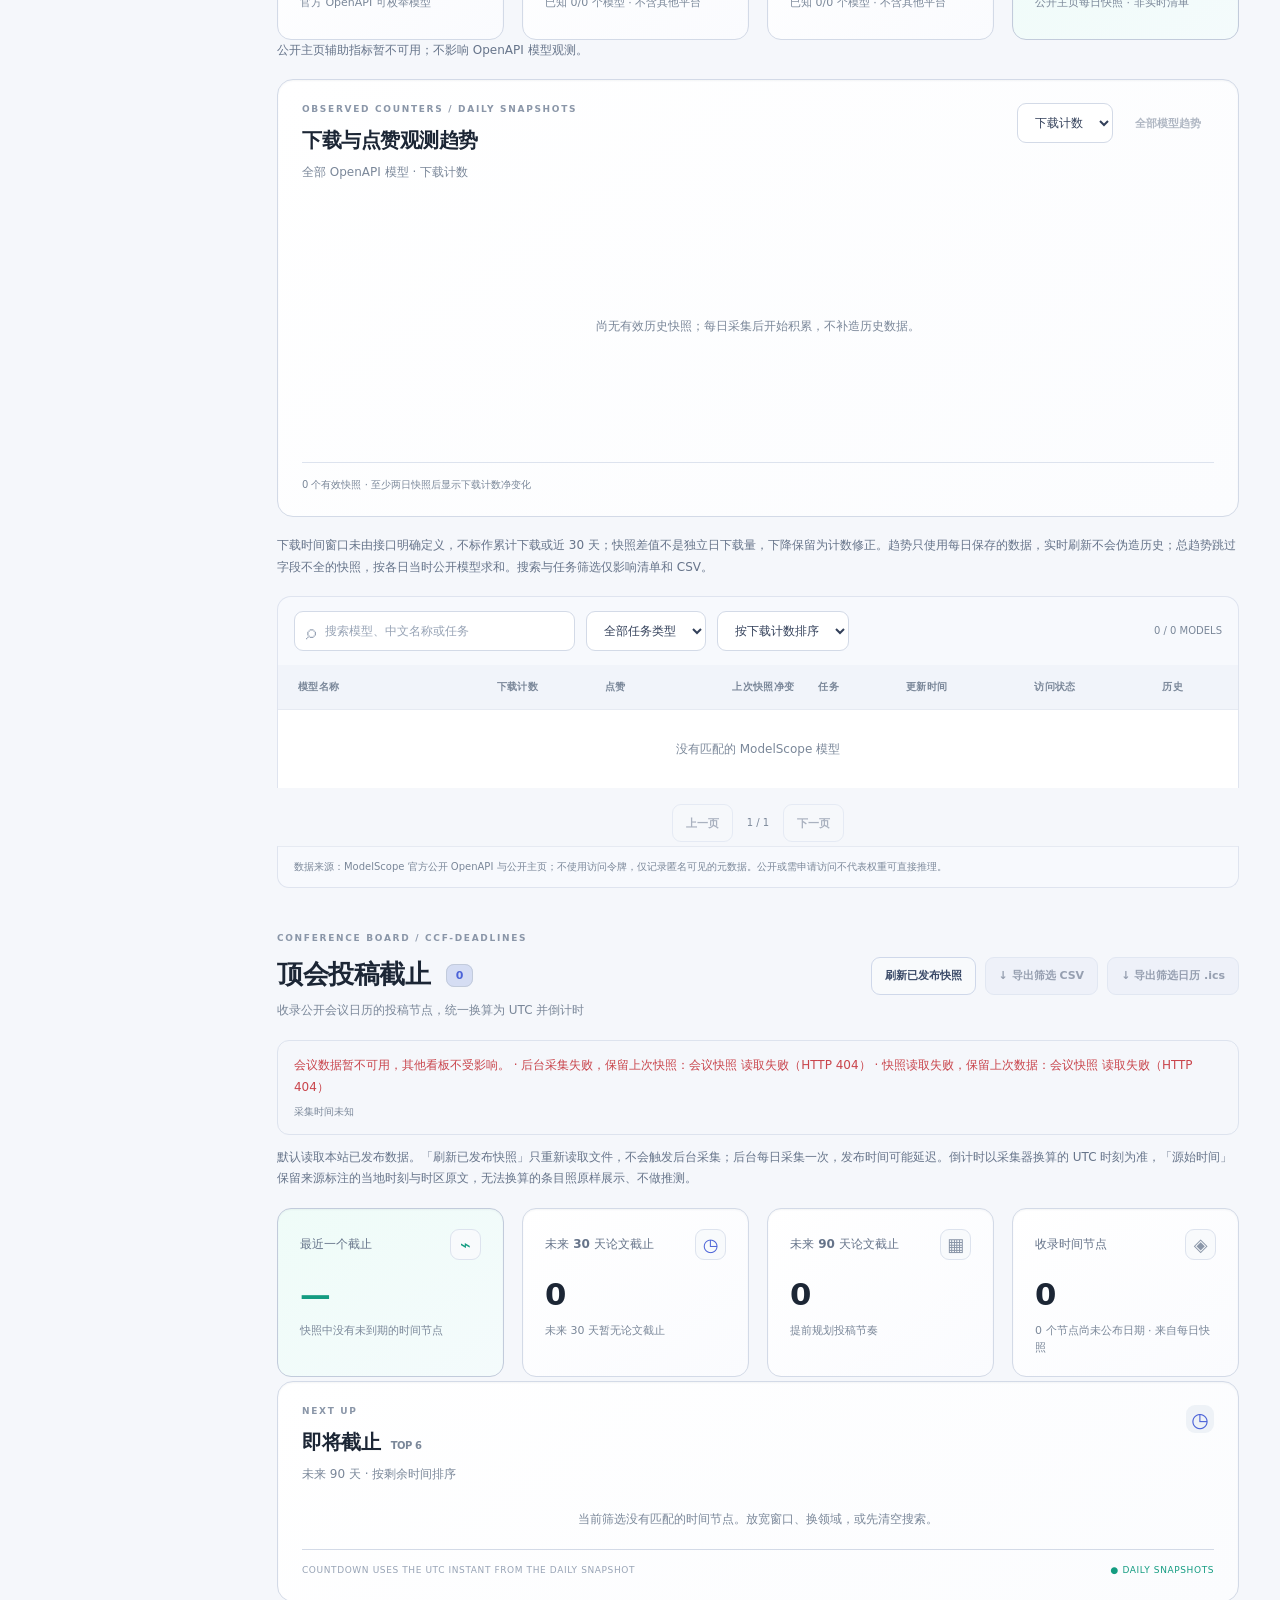
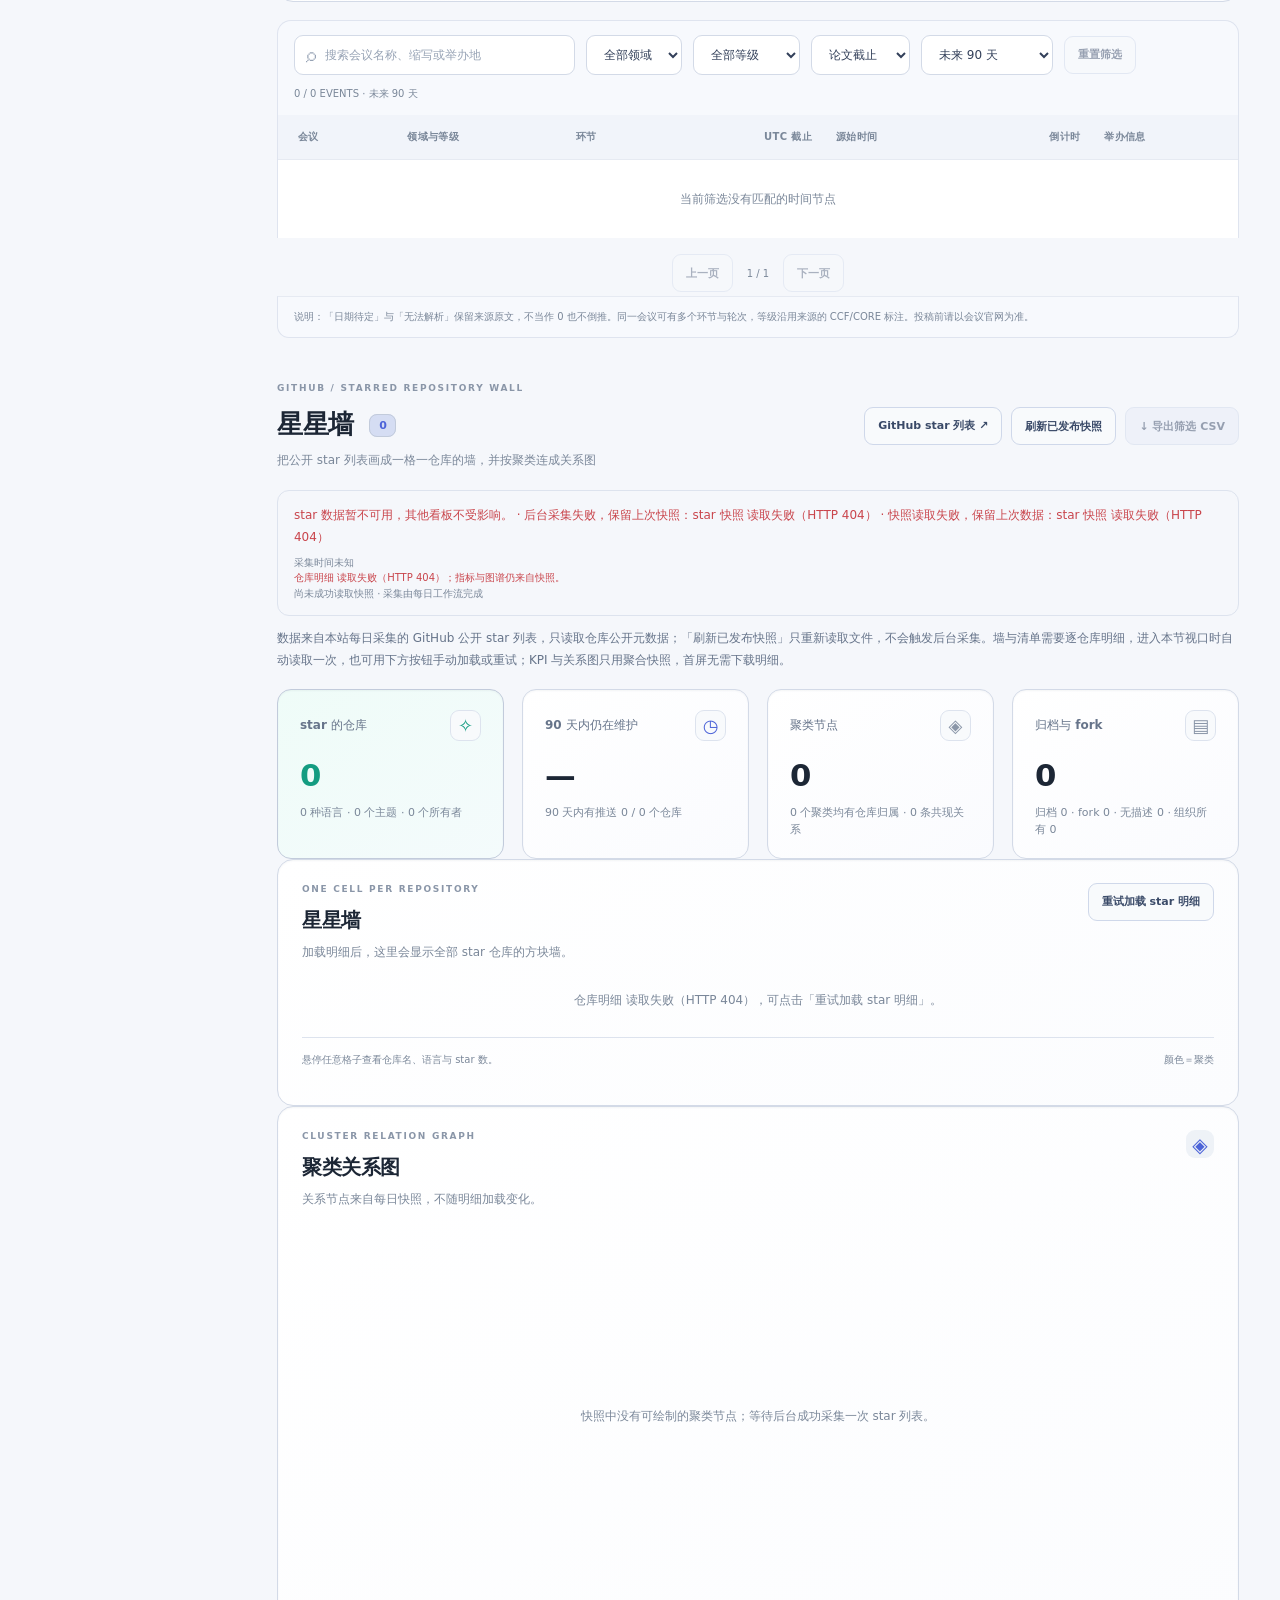
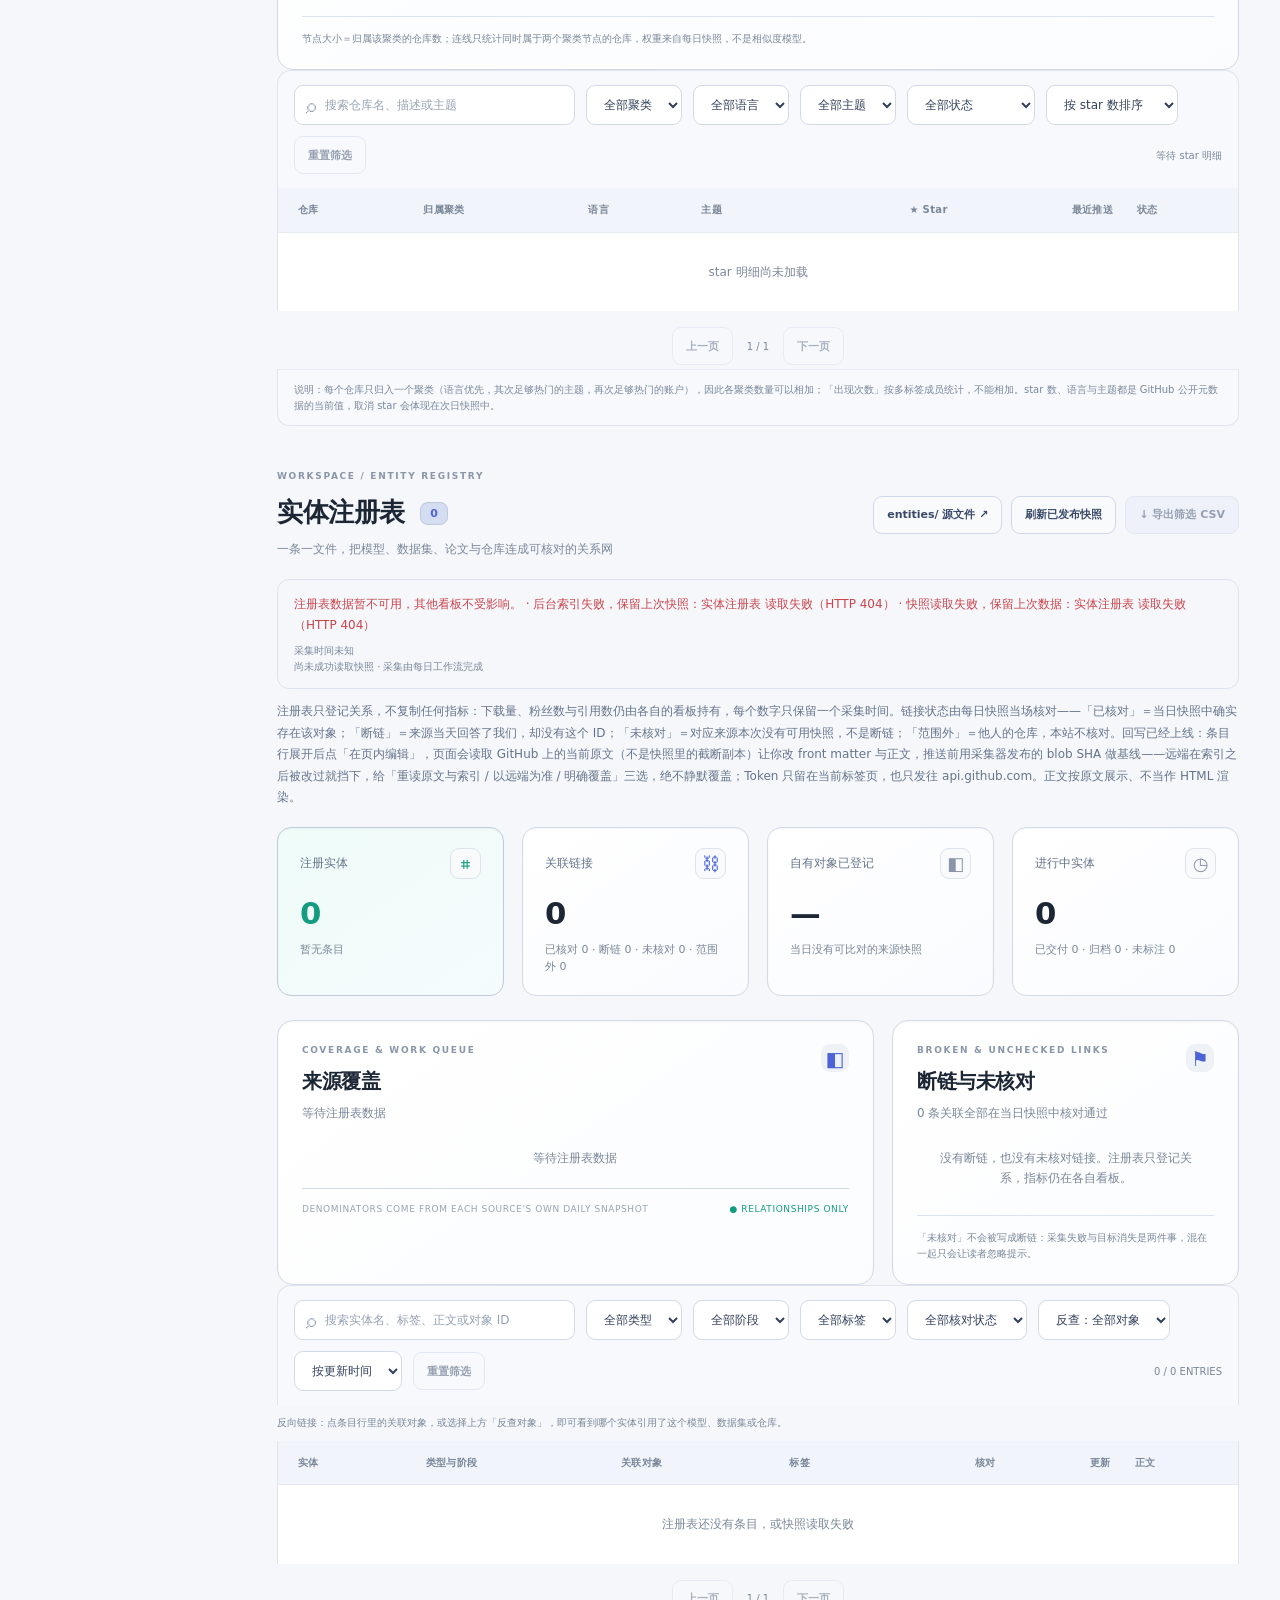
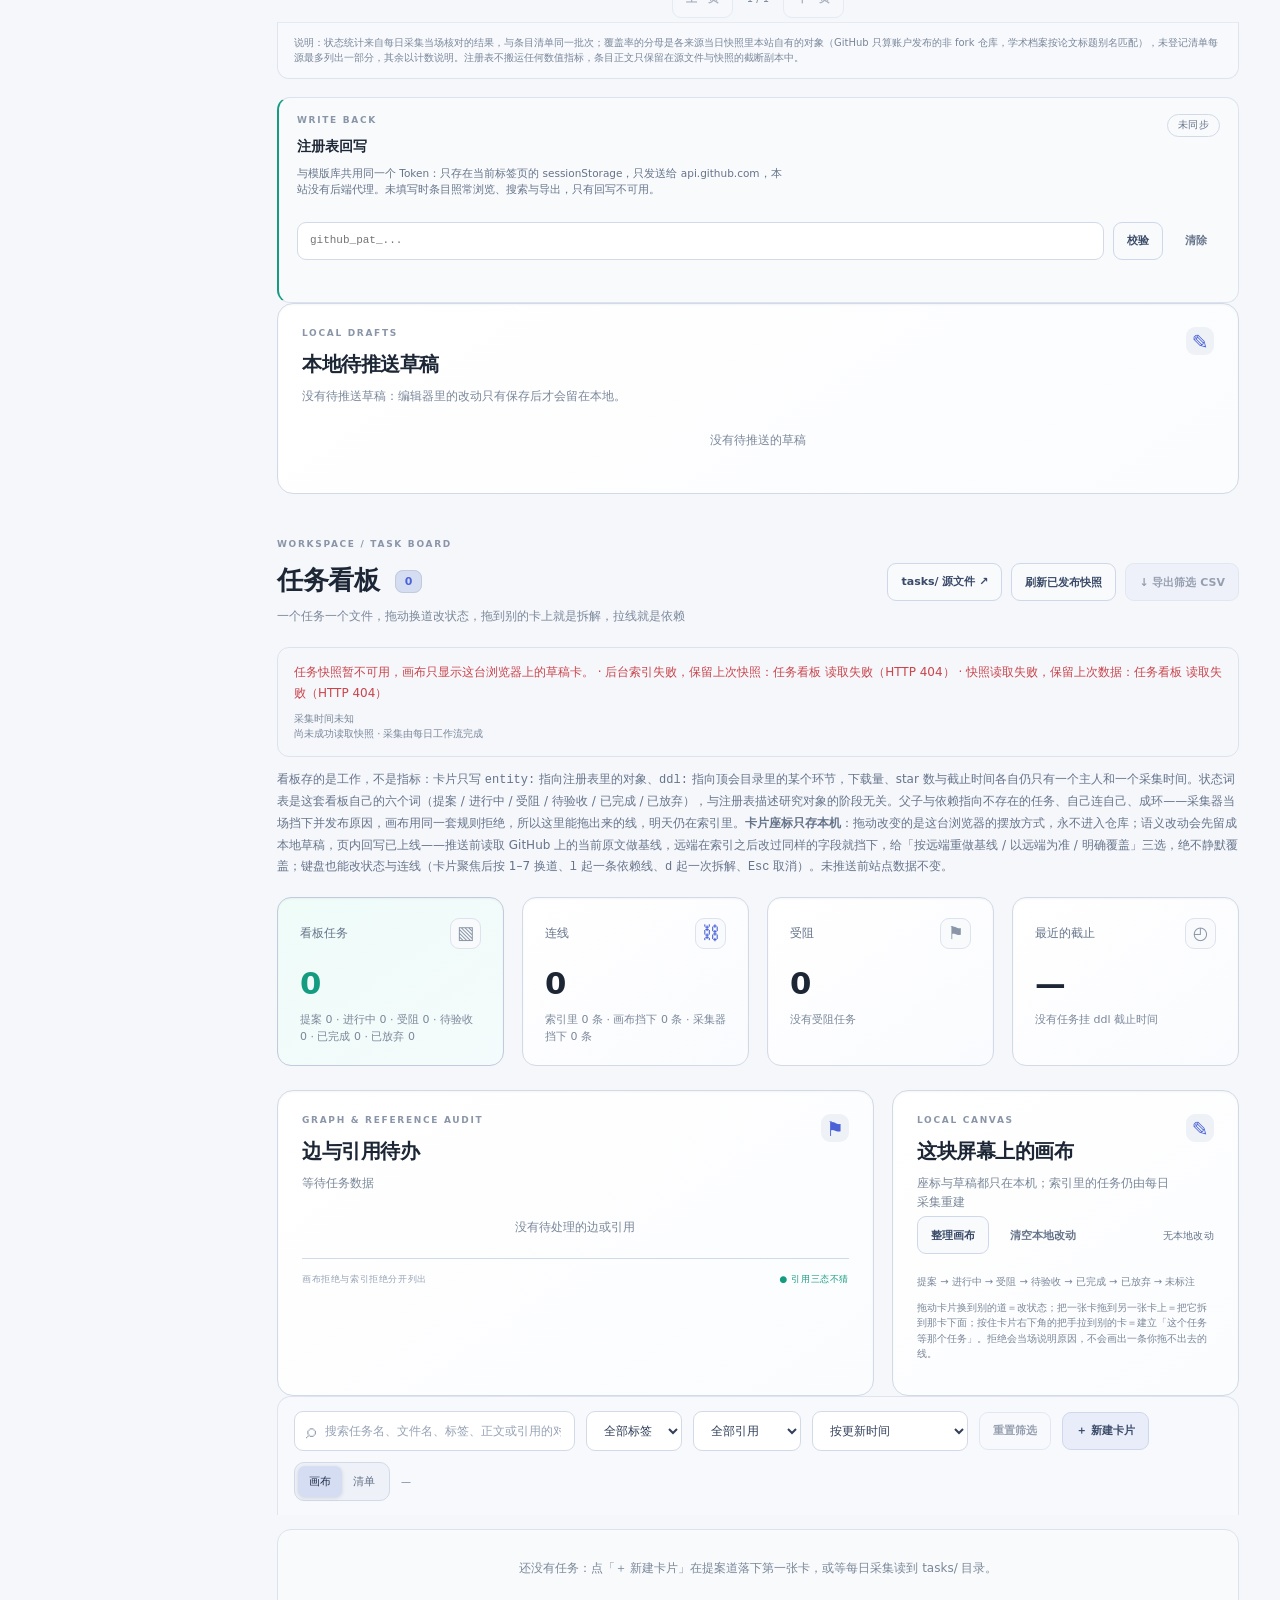
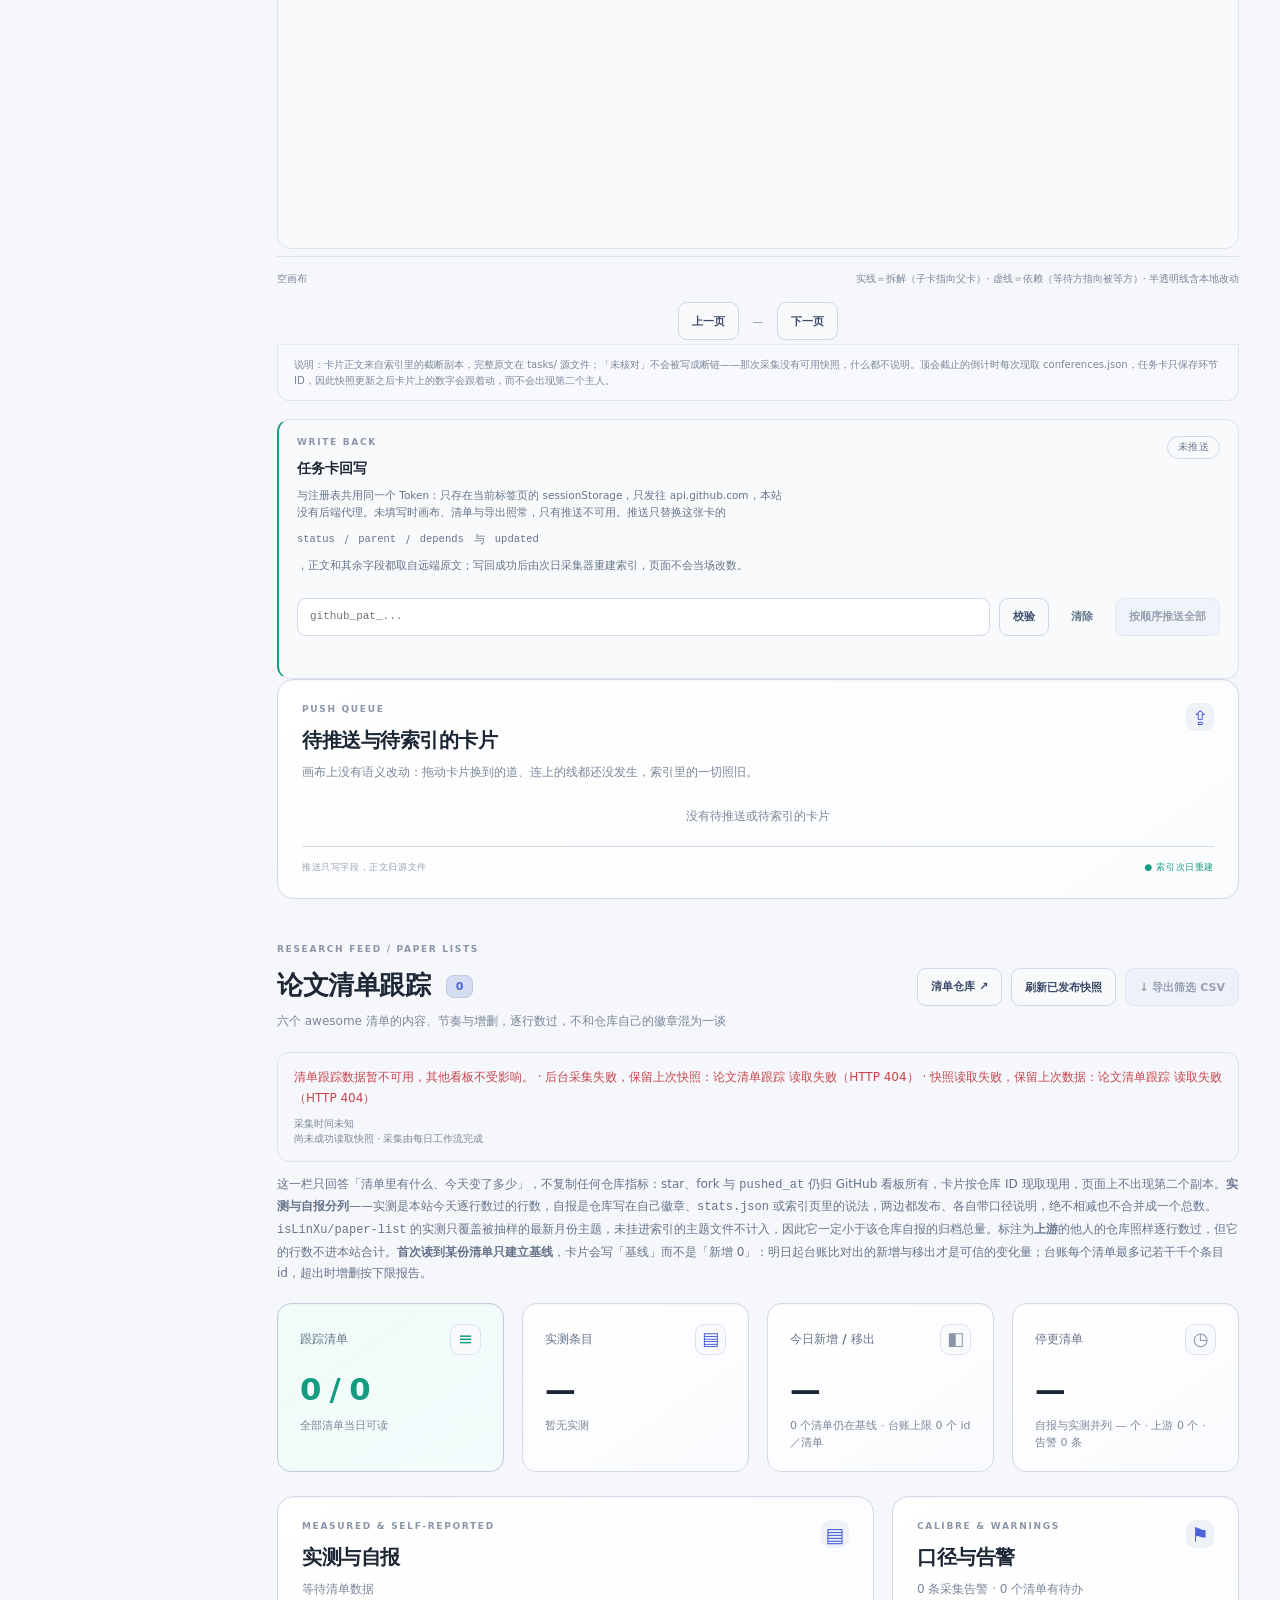
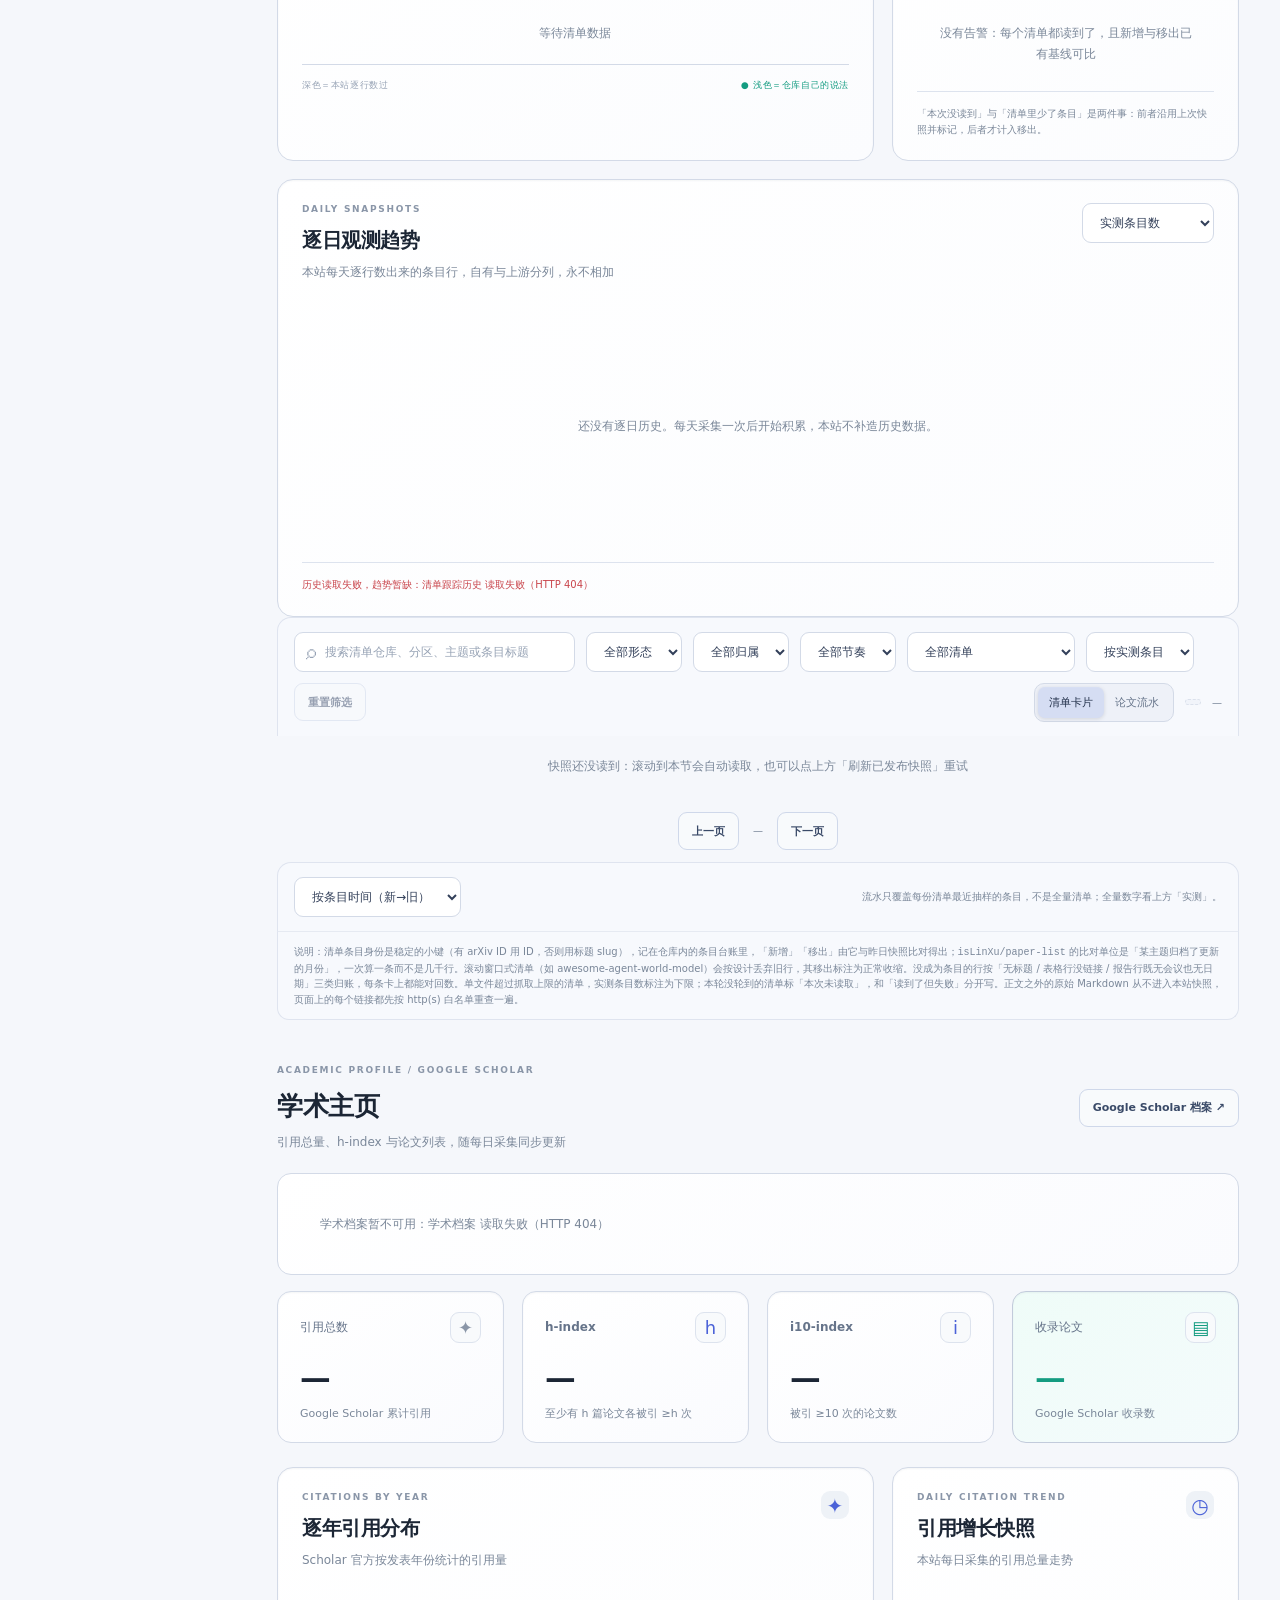
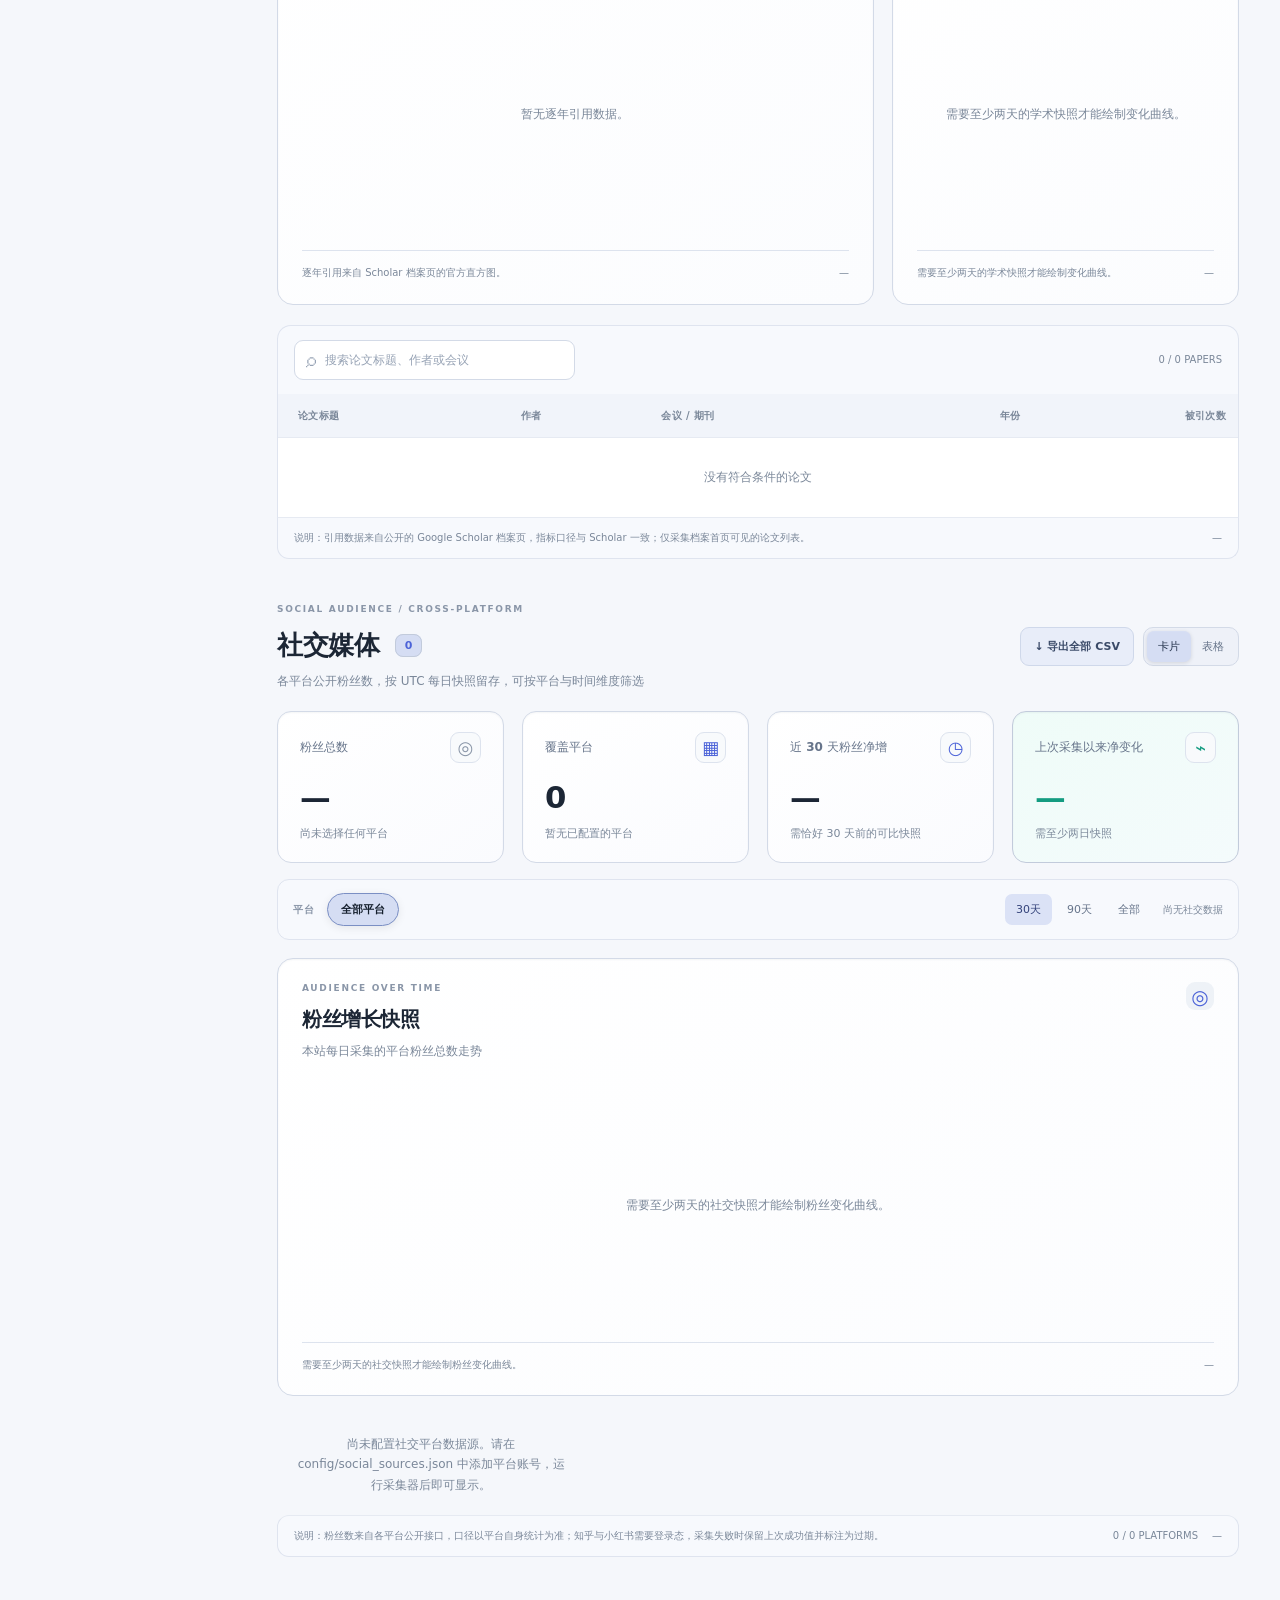
==== commit 4eadc0c8: "feat: let the page say the four things it can now prove A 采集健康 line under the hero reads data/runs.j" ====
--- a/site/index.html
+++ b/site/index.html
@@ -75,6 +75,7 @@
         <h1>模型表现，<br><em>尽在掌握。</em></h1>
         <p>分别观测 Hugging Face 与 ModelScope 的公开模型，记录下载计数变化，并同步学术引用与社交平台粉丝数。</p>
         <div class="hero-meta"><span>账户 <b>@gatilin</b></span><i></i><span>上次采集 <b id="lastSync">—</b></span><i></i><span>时区 <b>UTC</b></span></div>
+        <p id="runHealth" class="run-health" role="status">采集健康：正在读取运行记录…</p>
       </section>
 
       <div id="errorBanner" class="notice hidden" role="alert"></div>
@@ -170,7 +171,7 @@
       </section>
 
       <section id="conferences" class="model-section">
-        <div class="section-heading"><div><div class="section-eyebrow">CONFERENCE BOARD / CCF-DEADLINES</div><h2>顶会投稿截止 <span id="conferenceCountBadge">0</span></h2><p>收录公开会议日历的投稿节点，统一换算为 UTC 并倒计时</p></div><div class="section-actions"><button class="button secondary" id="conferenceRefresh">刷新已发布快照</button><button class="button" id="conferenceExport" disabled>↓ 导出筛选 CSV</button></div></div>
+        <div class="section-heading"><div><div class="section-eyebrow">CONFERENCE BOARD / CCF-DEADLINES</div><h2>顶会投稿截止 <span id="conferenceCountBadge">0</span></h2><p>收录公开会议日历的投稿节点，统一换算为 UTC 并倒计时</p></div><div class="section-actions"><button class="button secondary" id="conferenceRefresh">刷新已发布快照</button><button class="button" id="conferenceExport" disabled>↓ 导出筛选 CSV</button><button class="button" id="conferenceIcs" disabled title="按当前筛选生成 UTC 时刻的日历文件；日期待定或时区认不出的节点不会写入">↓ 导出筛选日历 .ics</button></div></div>
         <div class="modelscope-data-status" role="status" aria-live="polite">
           <p id="conferenceStatus" class="collection-note">正在读取会议快照…</p>
           <p id="conferenceFreshness" class="micro muted">等待采集时间</p>
--- a/site/style.css
+++ b/site/style.css
@@ -324,6 +324,14 @@
 .hero-meta { display: flex; align-items: center; flex-wrap: wrap; gap: 14px; color: var(--muted-2); font-size: 11px; position: relative; z-index: 1; margin-top: 25px; }
 .hero-meta b { color: var(--txt-soft); font-weight: 650; font-variant-numeric: tabular-nums; }
 .hero-meta i { width: 3px; height: 3px; border-radius: 50%; background: var(--faint); }
+/* The run-health line lives in the hero because the hero is where the page
+   claims freshness; `p.run-health` needs the element in the selector to outrank
+   `.hero p` above. */
+p.run-health { max-width: 720px; margin-top: 15px; padding: 8px 11px; border: 1px solid var(--line-3);
+  border-radius: 8px; background: var(--surface-2); color: var(--muted-2); font-size: 11px; line-height: 1.65; }
+p.run-health.good { border-color: transparent; background: var(--state-ok-bg); color: var(--state-ok-txt); }
+p.run-health.warn { border-color: var(--state-alert-txt); background: var(--state-alert-bg); color: var(--state-alert-txt); }
+p.run-health a { color: inherit; text-decoration: underline; text-underline-offset: 2px; }
 .hero-orbit { position: absolute; right: 1%; top: -126px; width: 455px; height: 455px; border: 1px solid rgba(124, 160, 220, .12); border-radius: 50%; pointer-events: none; }
 .hero-orbit:before, .hero-orbit:after { content: ""; position: absolute; border-radius: 50%; border: 1px solid rgba(124, 160, 220, .12); inset: 46px; }
 .hero-orbit:after { inset: 102px; border-color: rgba(124, 160, 220, .18); box-shadow: 0 0 75px rgba(109, 181, 193, .08); }
@@ -1384,6 +1392,7 @@
 .awesome-flow-table td:first-child { min-width: 220px; max-width: 430px; white-space: normal; overflow-wrap: anywhere; }
 .awesome-flow-table .model-link { white-space: normal; text-align: left; }
 .awesome-flow-table code { font-size: 10.5px; color: var(--muted); overflow-wrap: anywhere; }
+.awesome-flow-table .button.text-button { padding: 0; margin-left: 6px; font-size: 10px; color: var(--blue); vertical-align: baseline; }
 .awesome-flow-row.fresh > td { background: rgba(94, 234, 212, .05); }
 @media (max-width: 760px) {
   .awesome-cards { grid-template-columns: 1fr; }
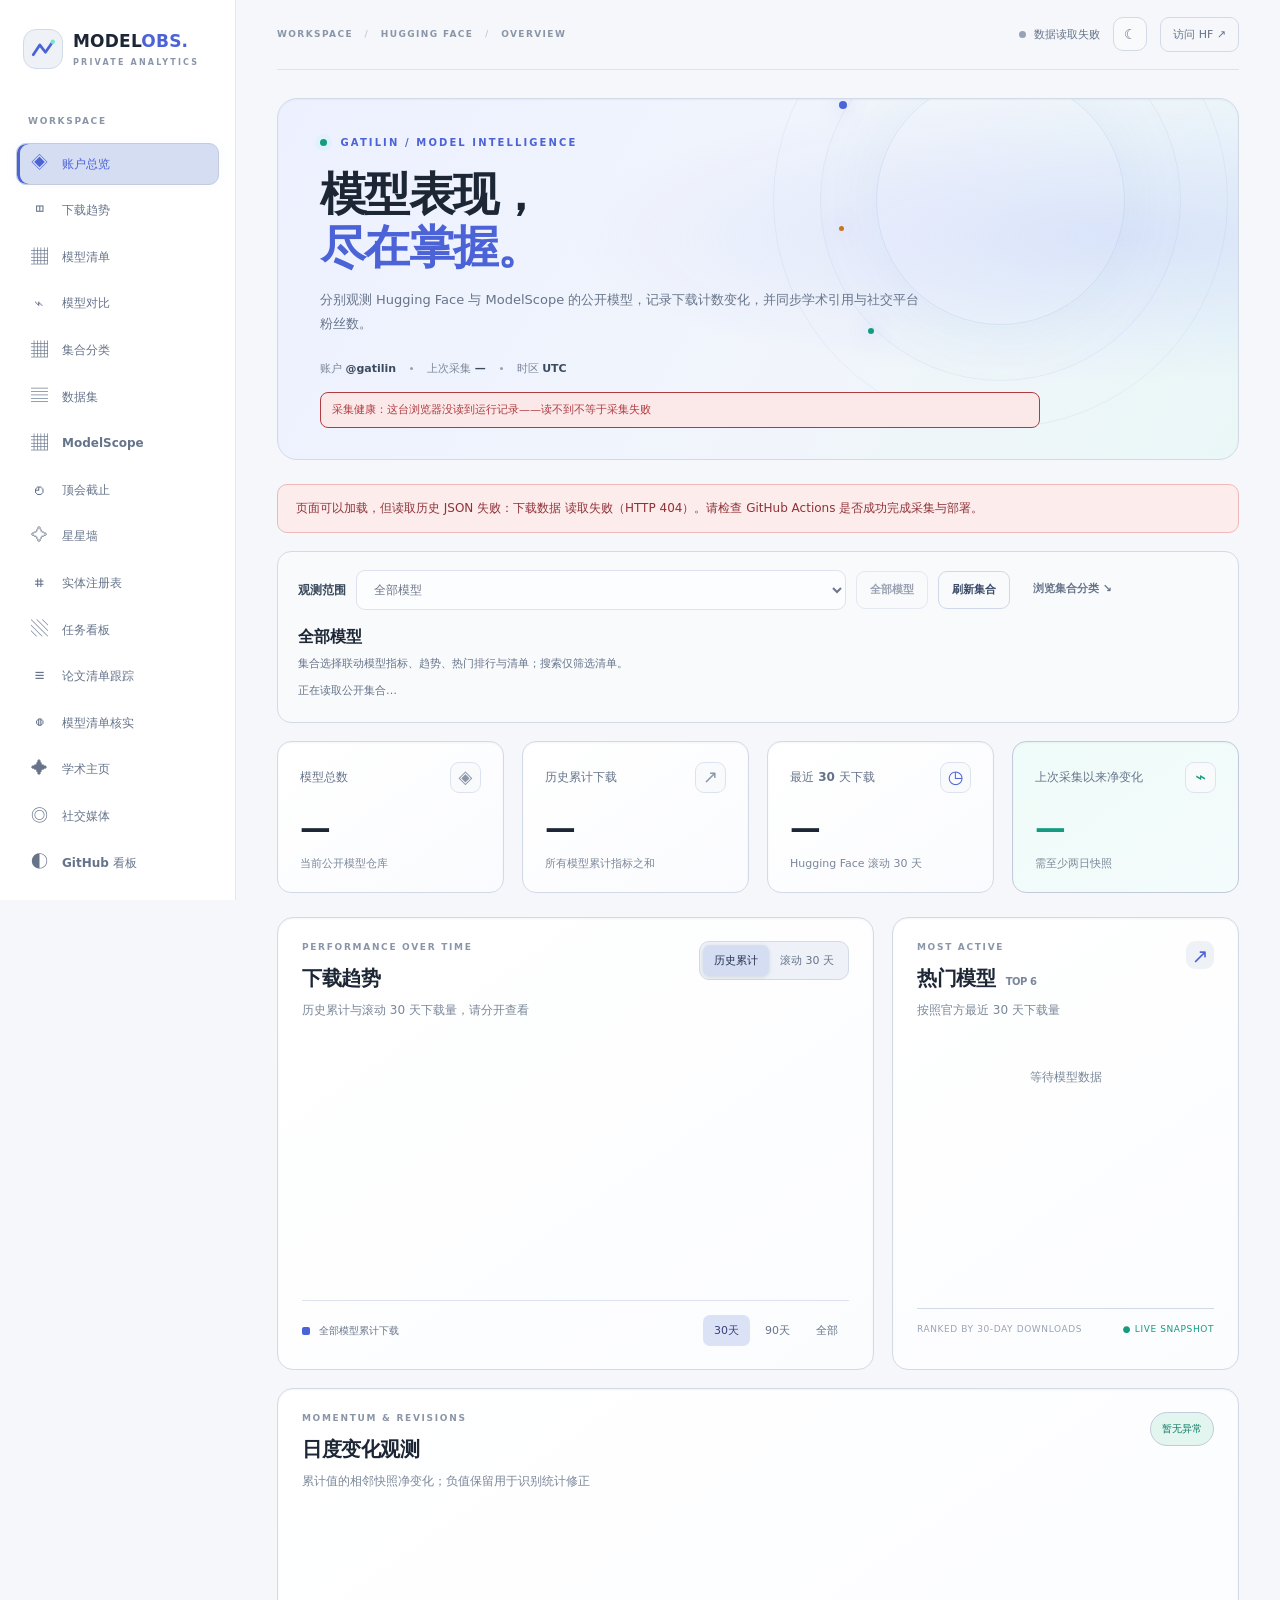
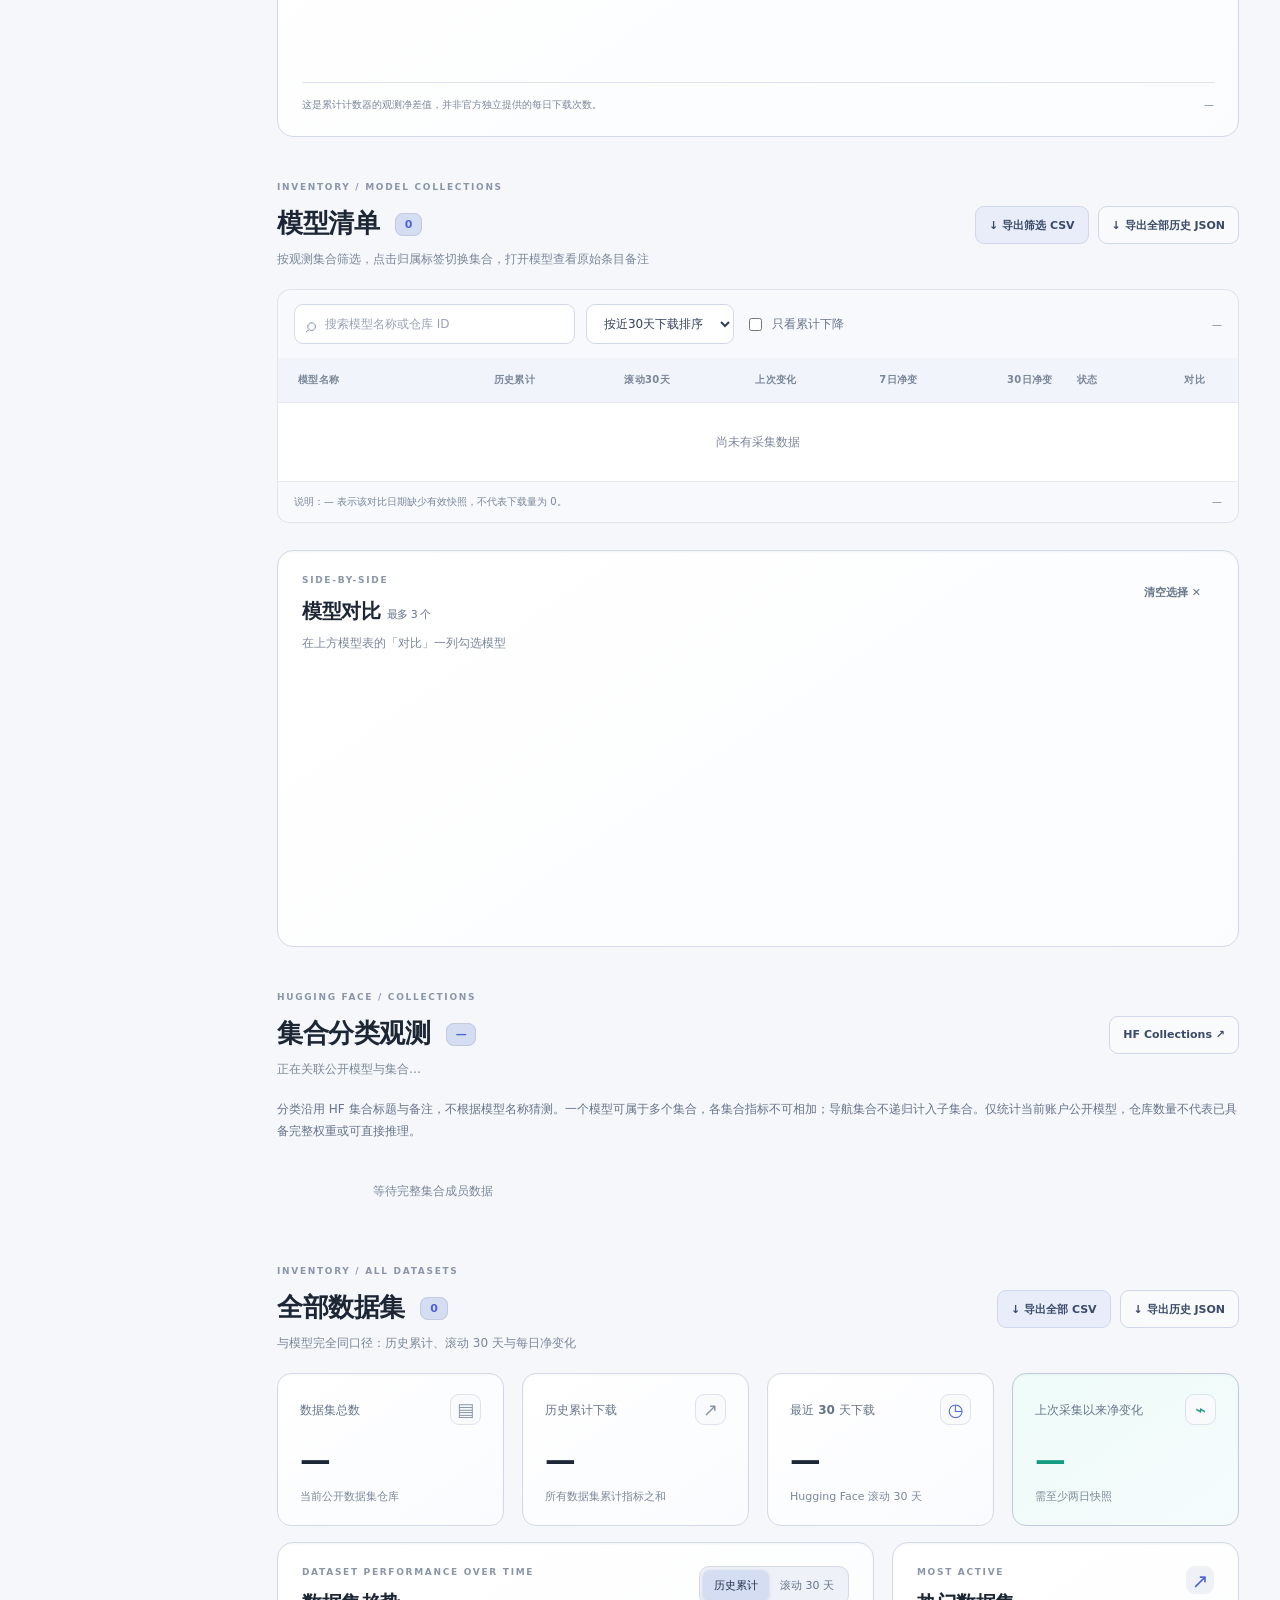
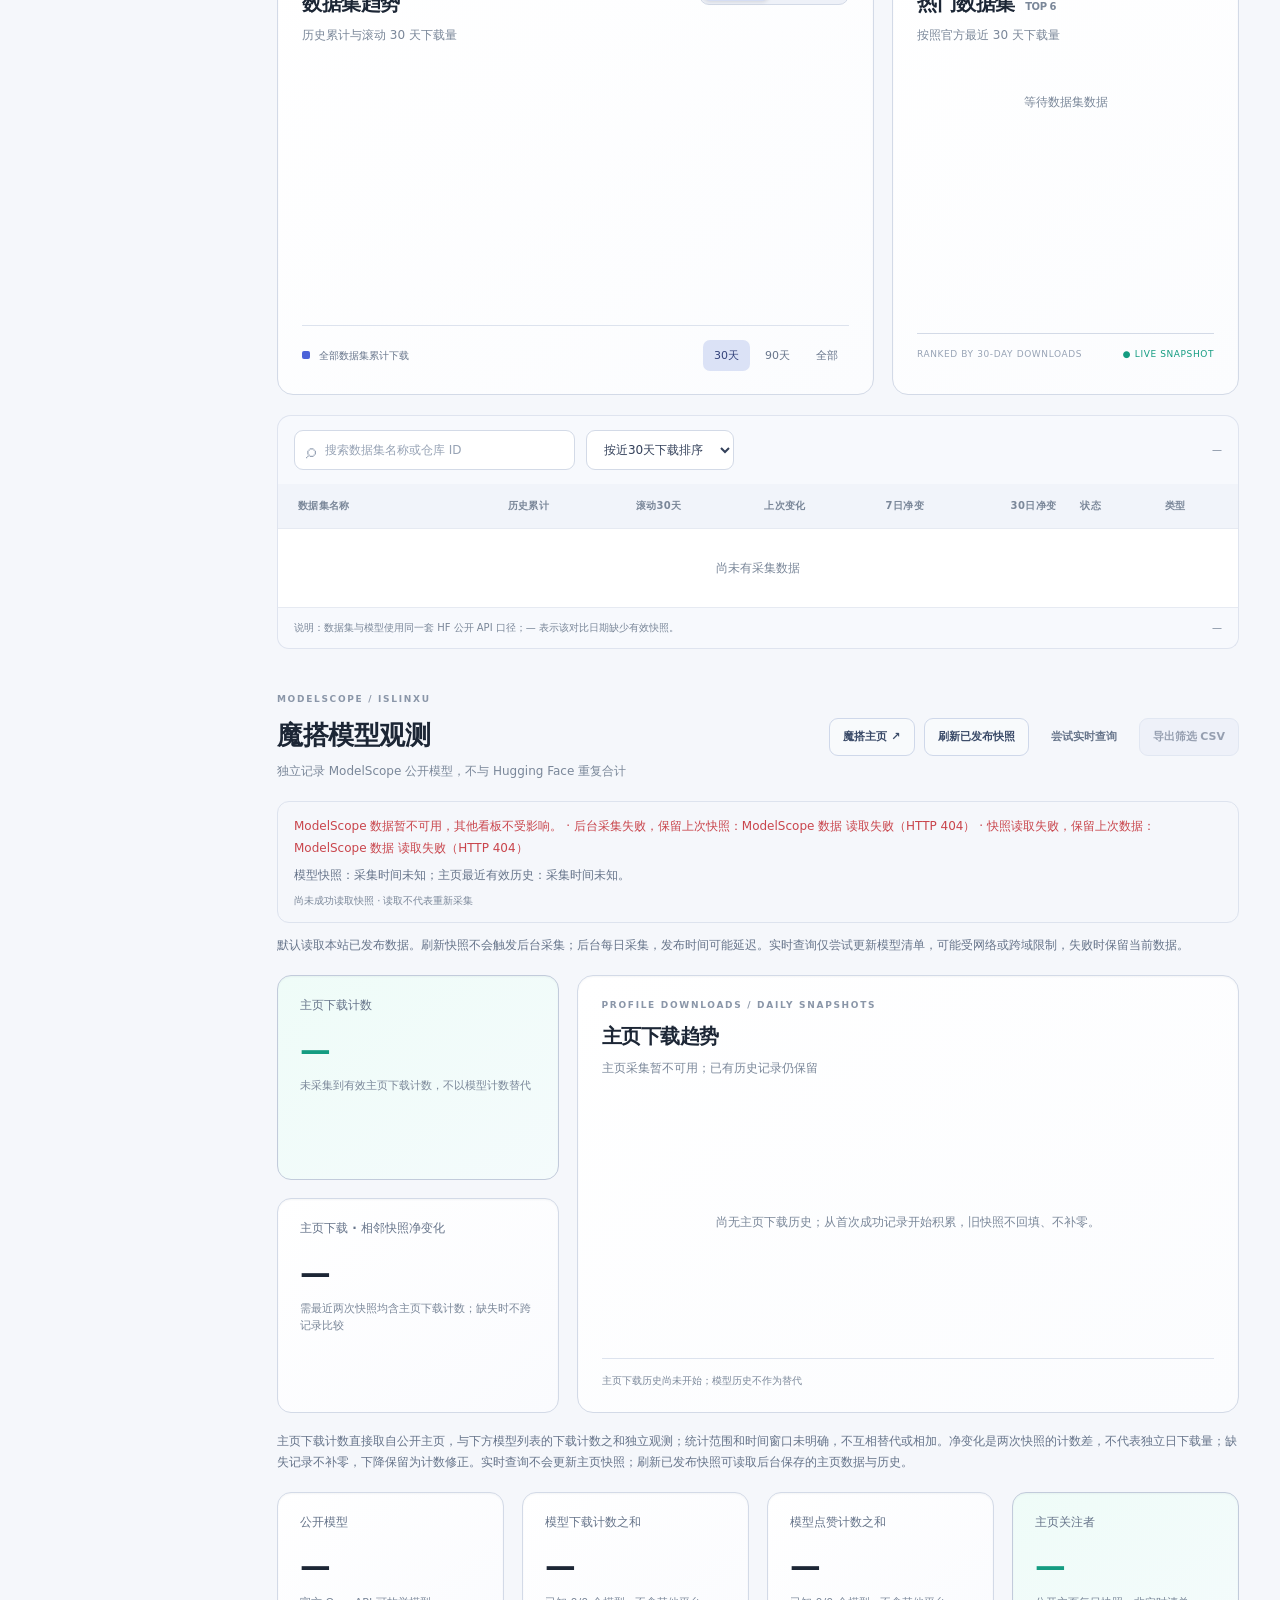
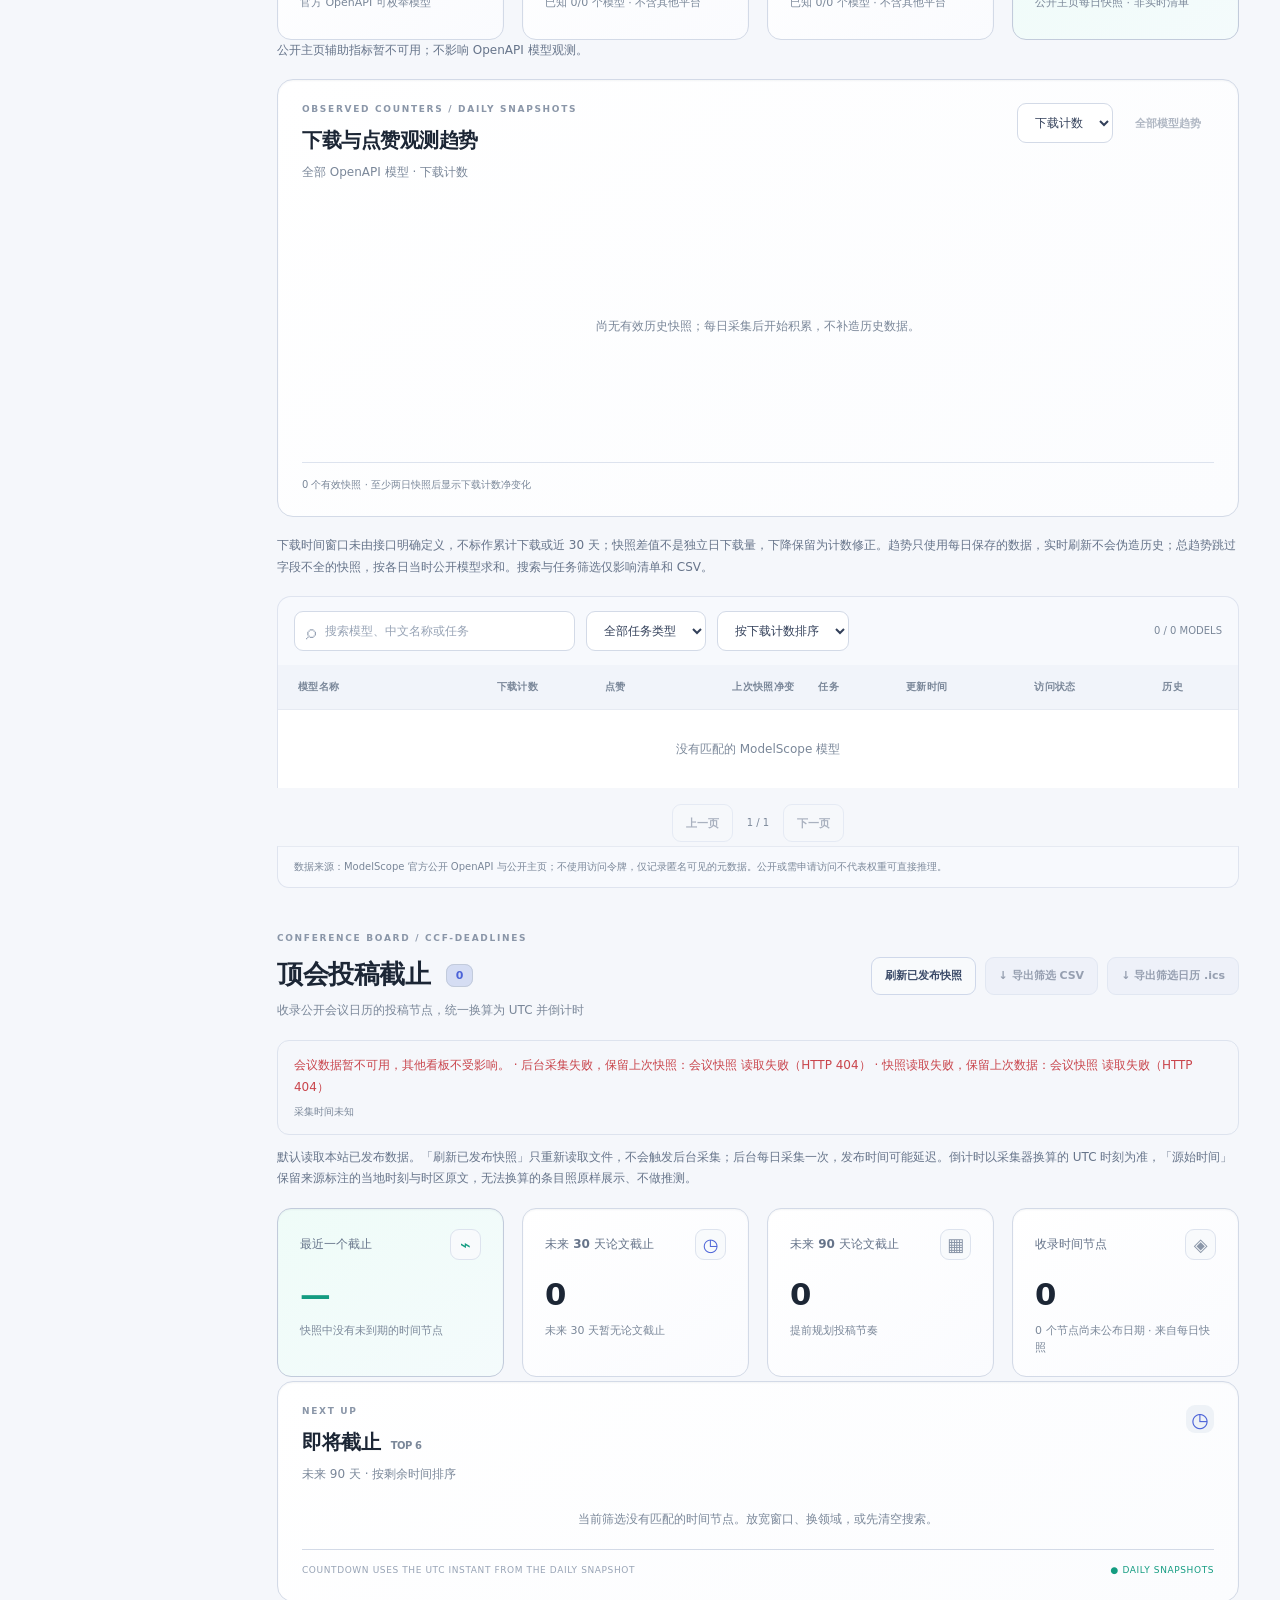
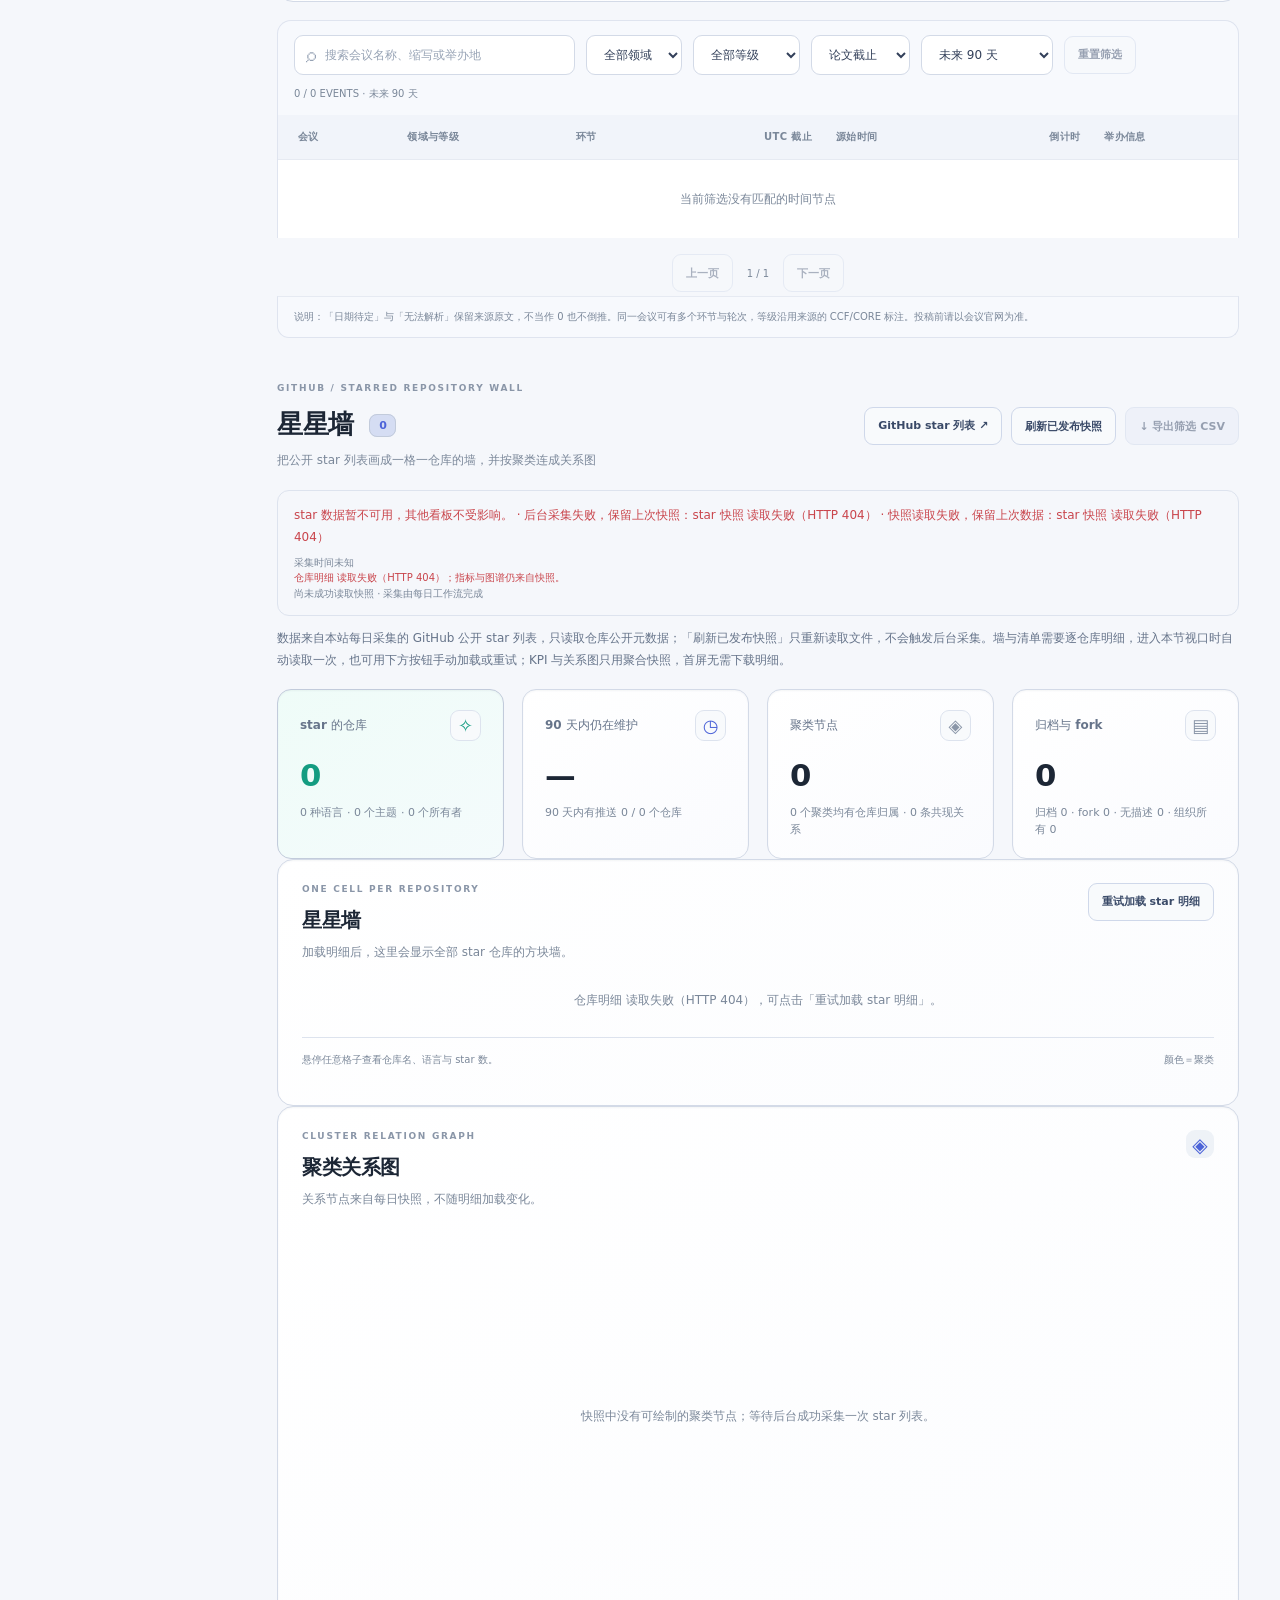
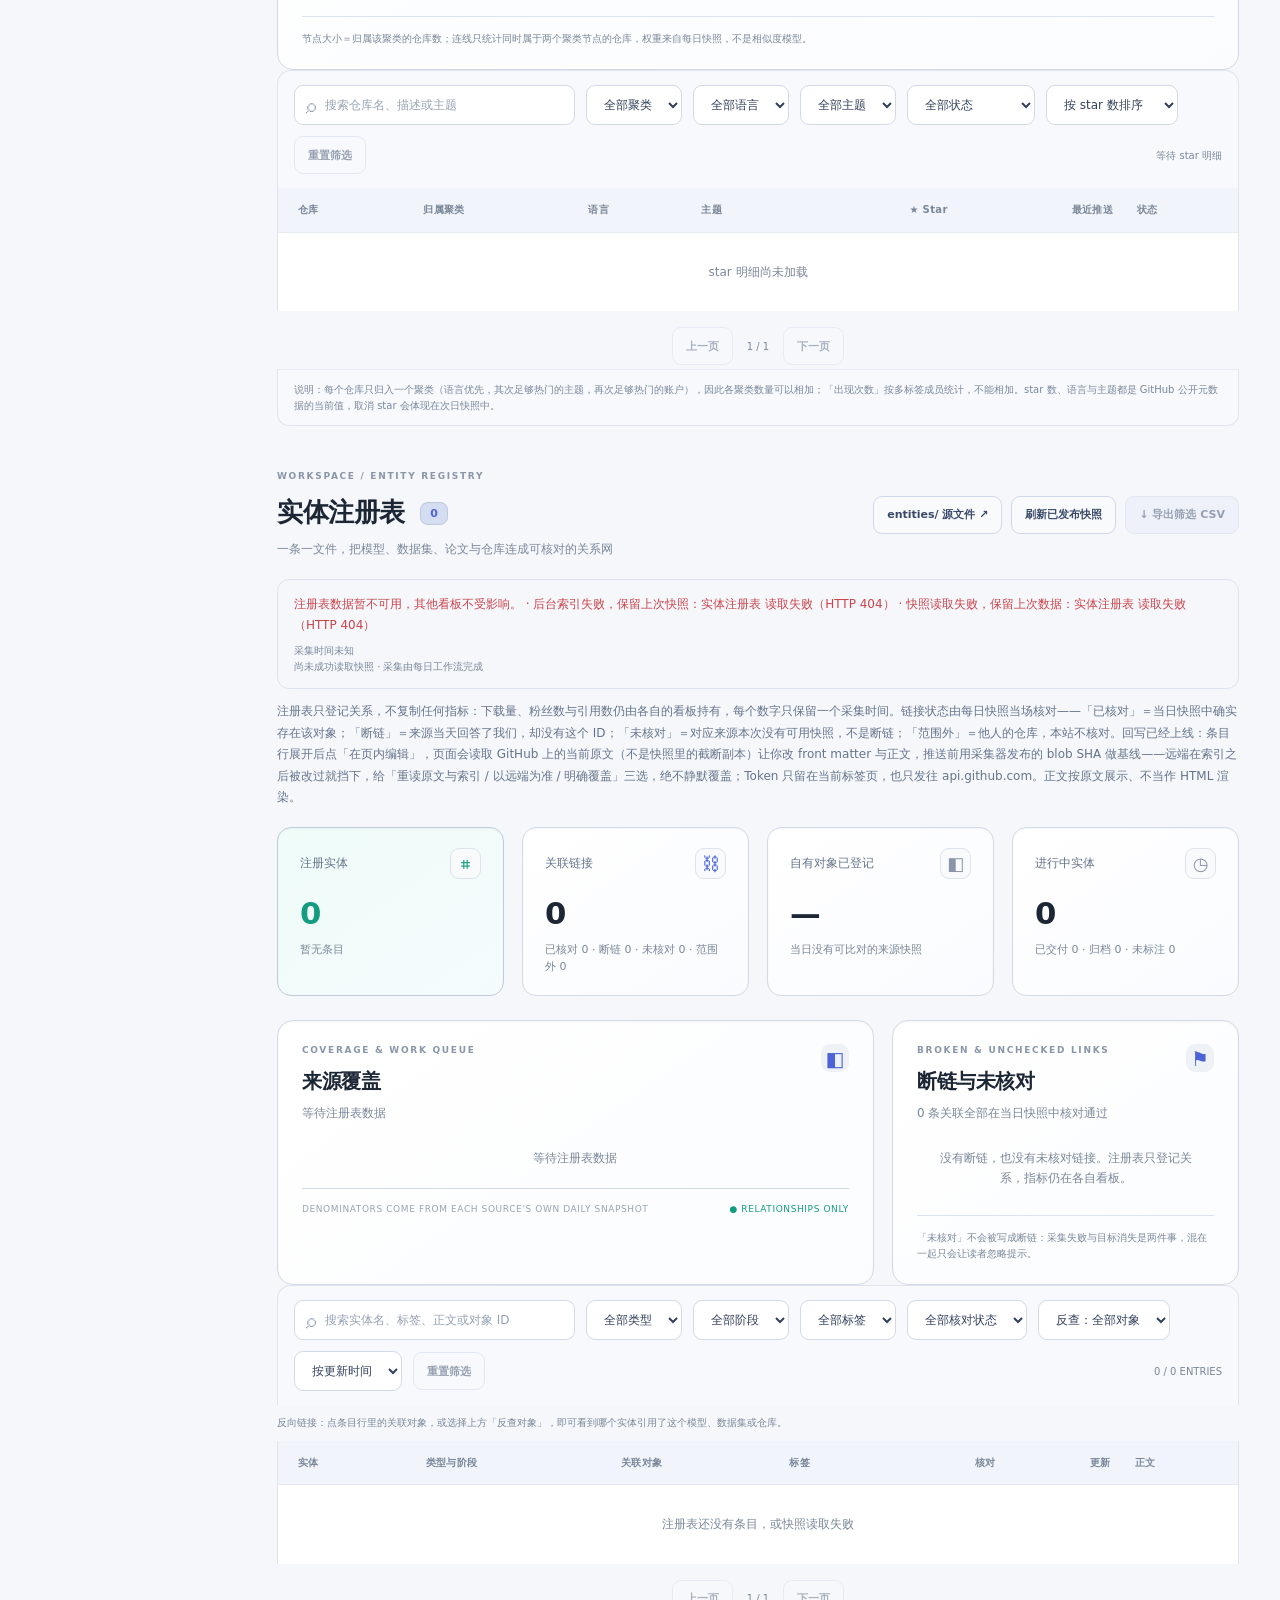
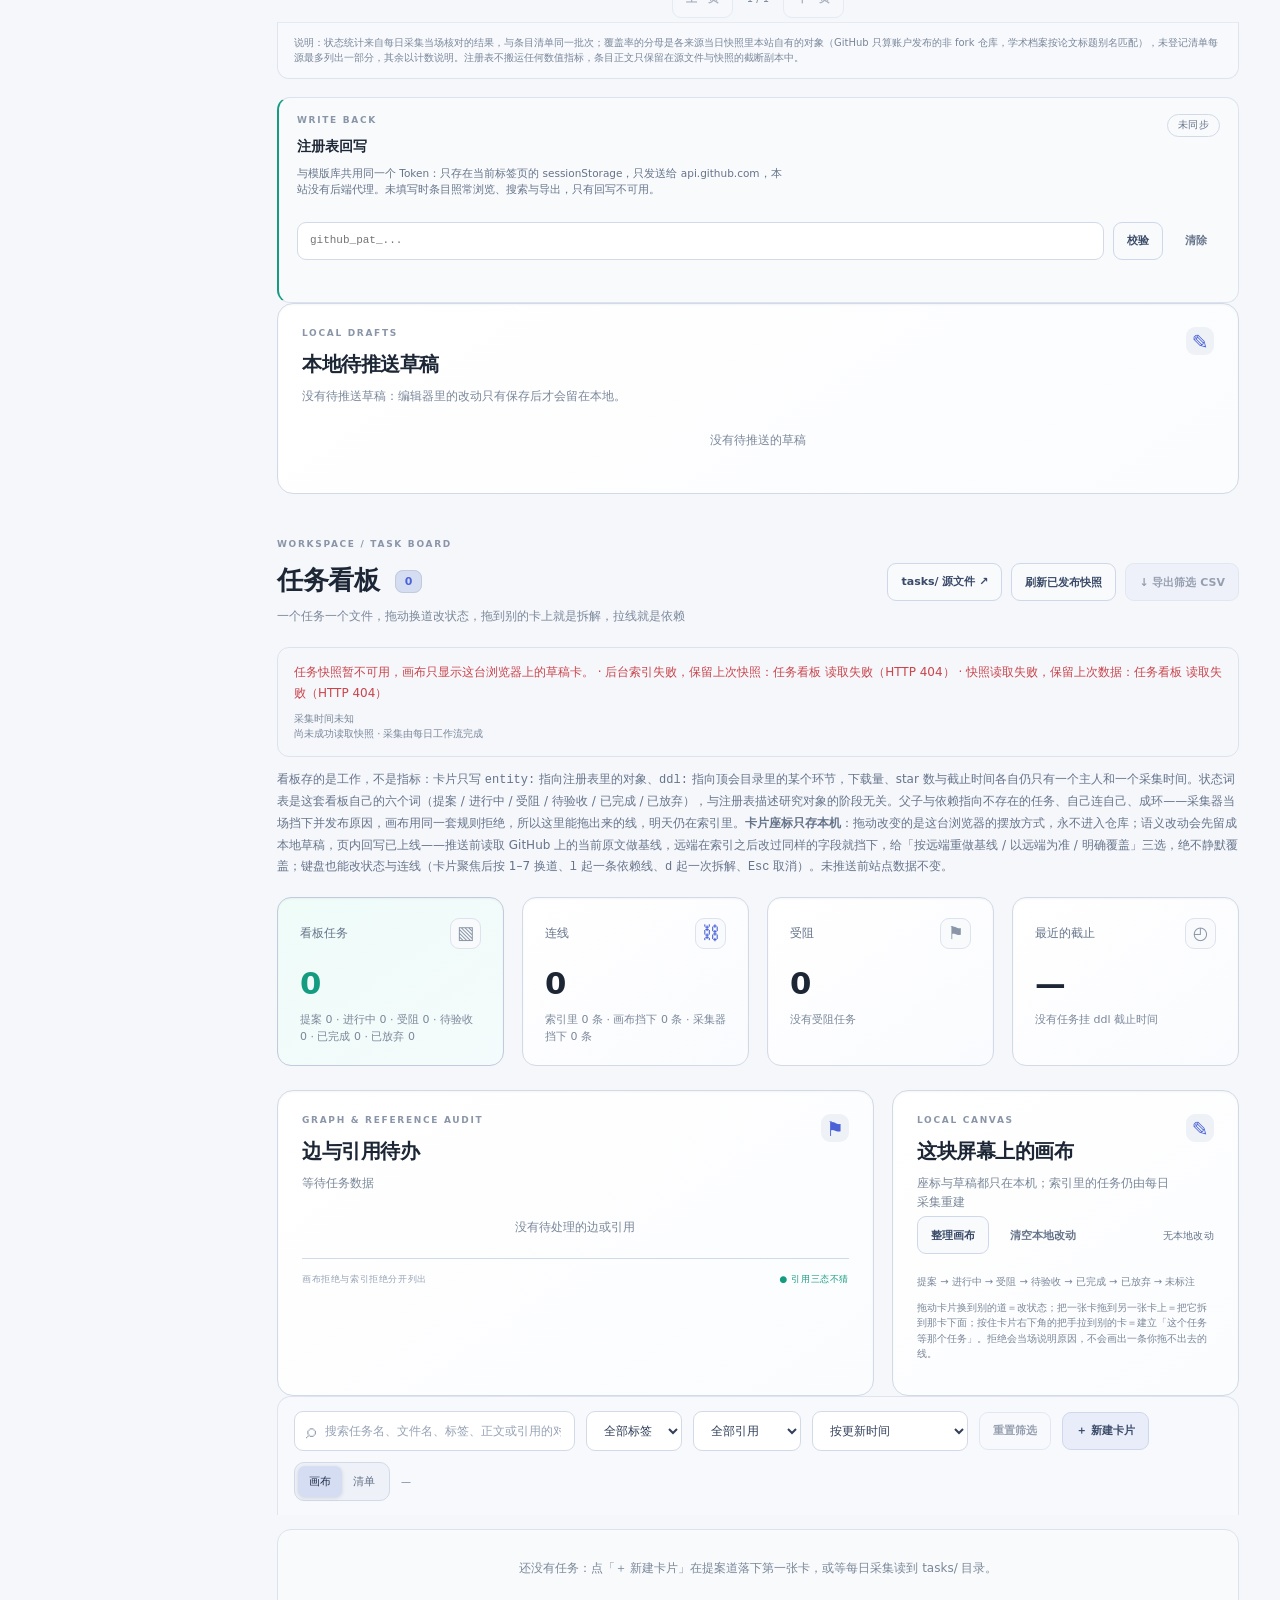
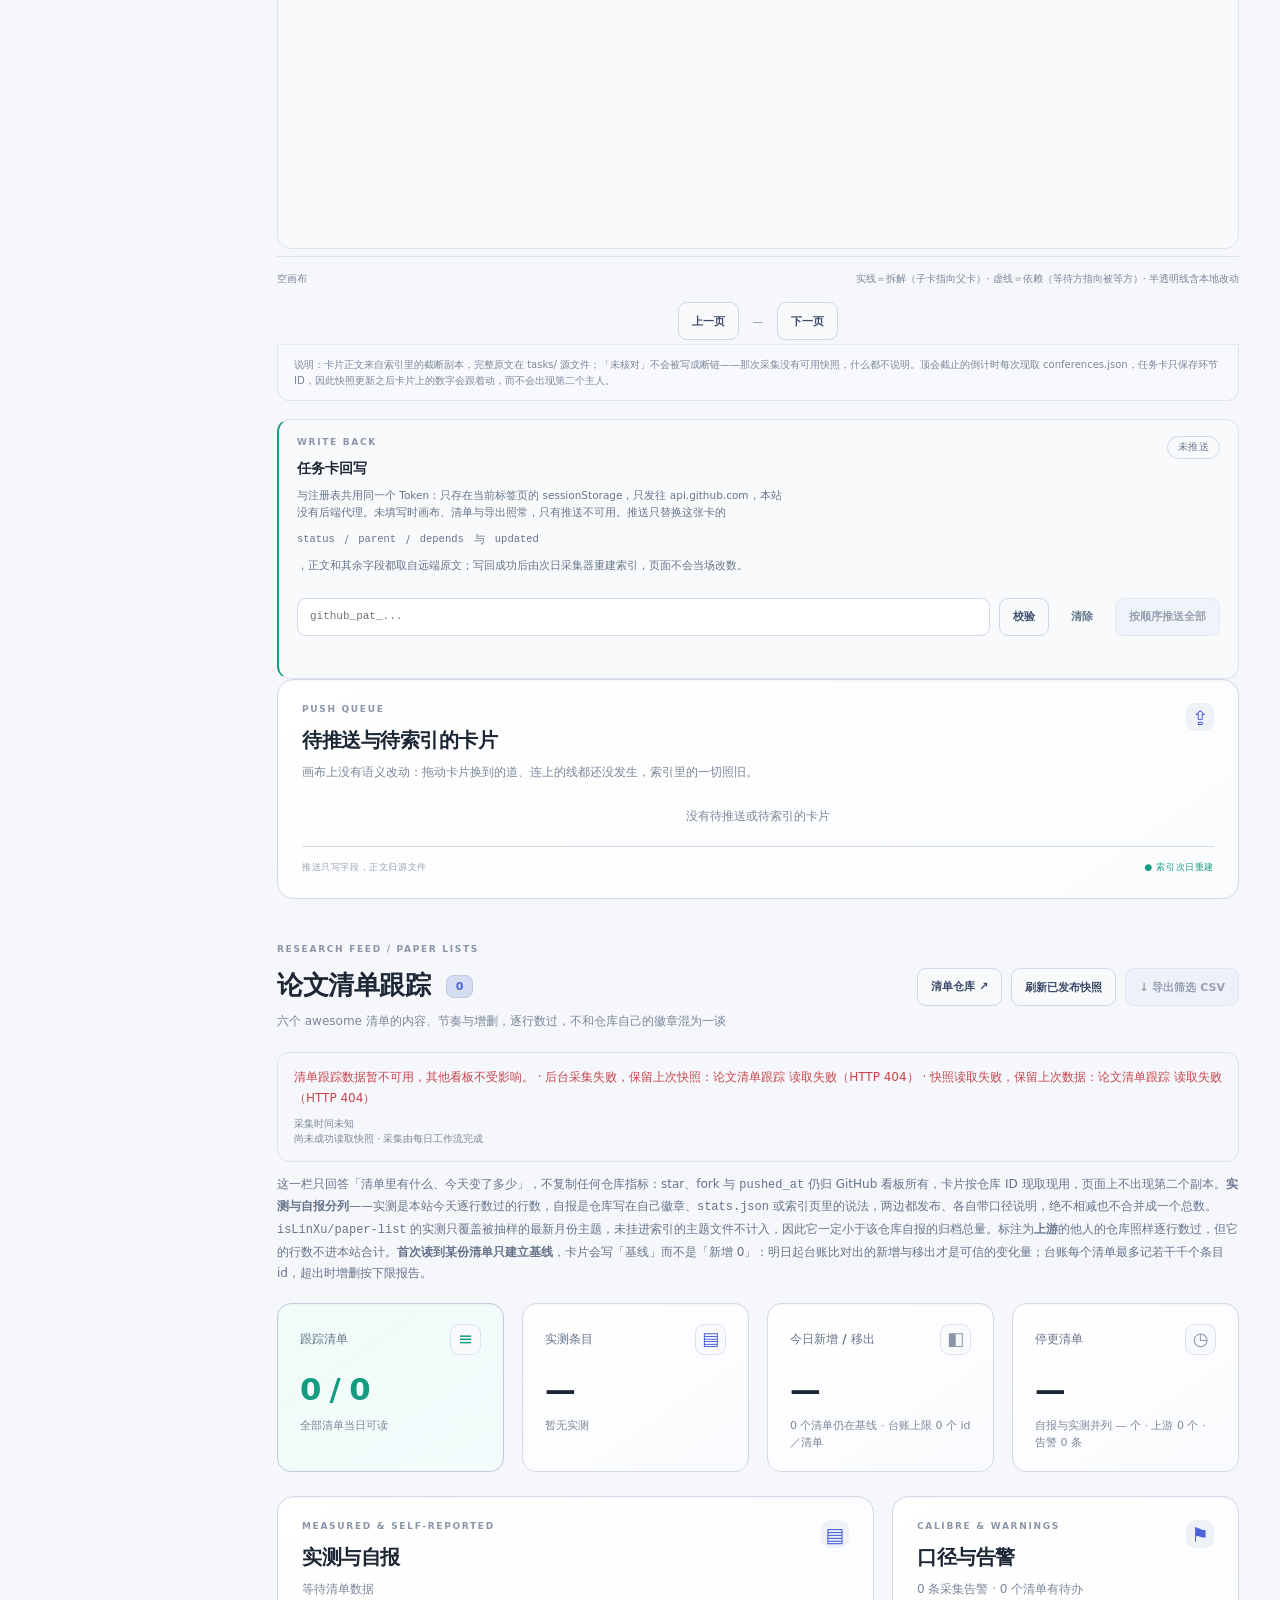
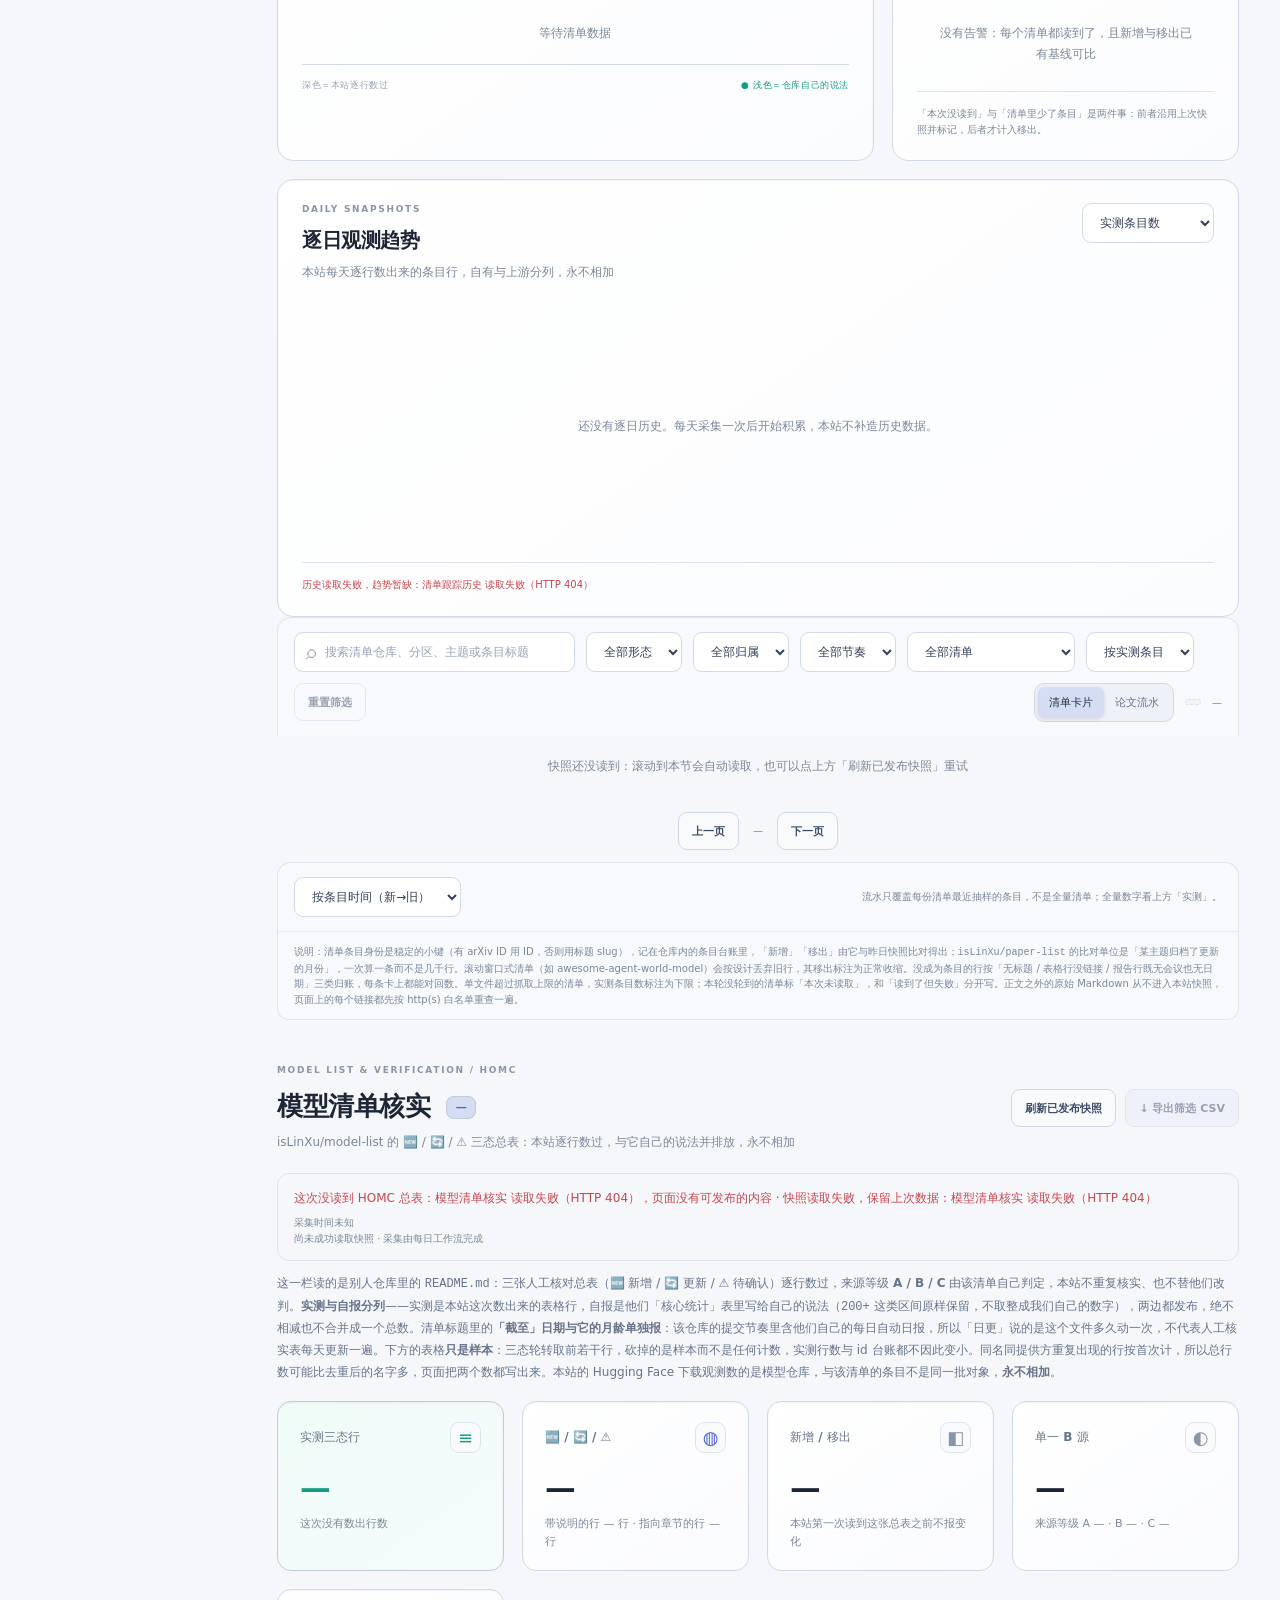
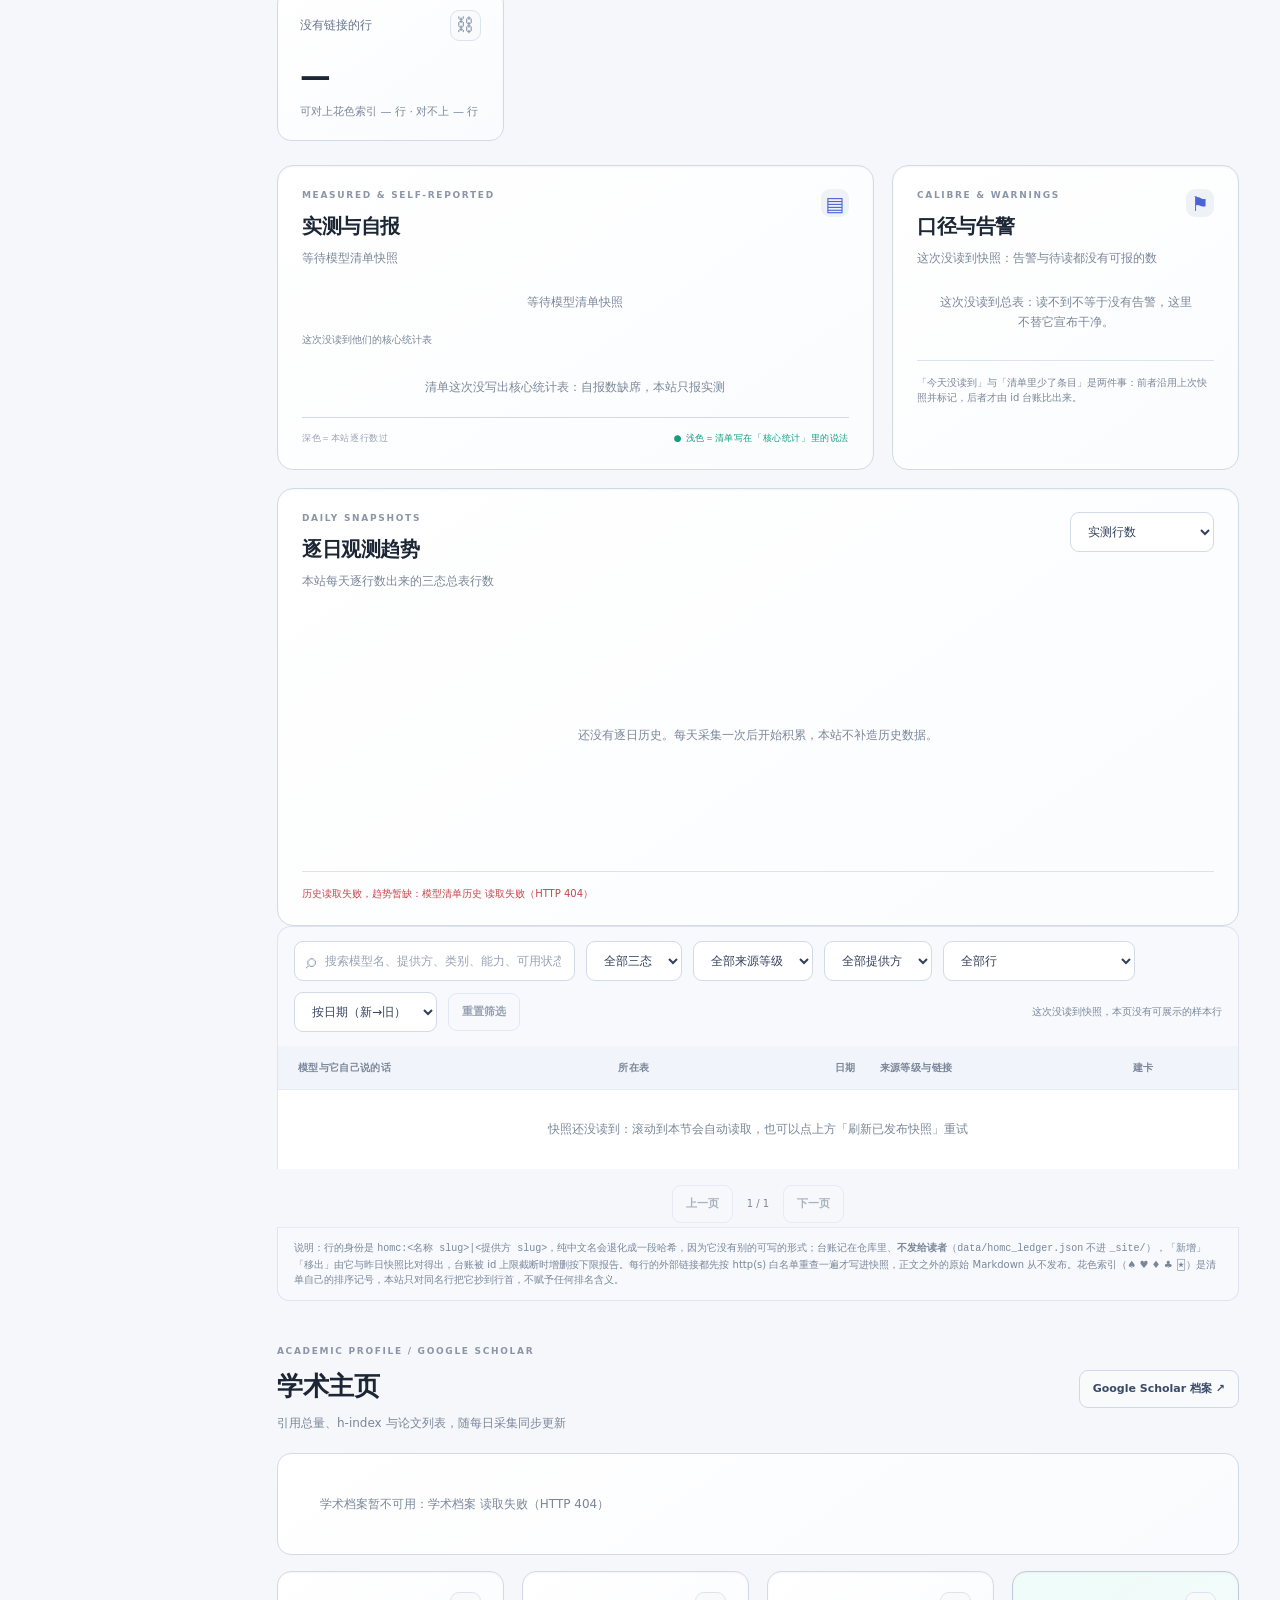
==== commit 51fd39c9: "feat: give the page a model-list verification board A new section reads the published snapshot only " ====
--- a/site/index.html
+++ b/site/index.html
@@ -52,6 +52,7 @@
         <a href="#entities"><span class="navglyph">⌗</span> 实体注册表</a>
         <a href="#tasks"><span class="navglyph">▧</span> 任务看板</a>
         <a href="#awesome"><span class="navglyph">≡</span> 论文清单跟踪</a>
+        <a href="#homc"><span class="navglyph">◍</span> 模型清单核实</a>
         <a href="#scholar"><span class="navglyph">✦</span> 学术主页</a>
         <a href="#social"><span class="navglyph">◎</span> 社交媒体</a>
         <a href="#github"><span class="navglyph">◐</span> GitHub 看板</a>
@@ -384,6 +385,42 @@
           <span class="micro muted">流水只覆盖每份清单最近抽样的条目，不是全量清单；全量数字看上方「实测」。</span>
         </div>
         <div class="table-bottom"><span>说明：清单条目身份是稳定的小键（有 arXiv ID 用 ID，否则用标题 slug），记在仓库内的条目台账里，「新增」「移出」由它与昨日快照比对得出；<code>isLinXu/paper-list</code> 的比对单位是「某主题归档了更新的月份」，一次算一条而不是几千行。滚动窗口式清单（如 awesome-agent-world-model）会按设计丢弃旧行，其移出标注为正常收缩。没成为条目的行按「无标题 / 表格行没链接 / 报告行既无会议也无日期」三类归账，每条卡上都能对回数。单文件超过抓取上限的清单，实测条目数标注为下限；本轮没轮到的清单标「本次未读取」，和「读到了但失败」分开写。正文之外的原始 Markdown 从不进入本站快照，页面上的每个链接都先按 http(s) 白名单重查一遍。</span></div>
+      </section>
+
+      <section id="homc" class="model-section">
+        <div class="section-heading"><div><div class="section-eyebrow">MODEL LIST &amp; VERIFICATION / HOMC</div><h2>模型清单核实 <span id="homcCountBadge">0</span></h2><p>isLinXu/model-list 的 🆕 / 🔄 / ⚠️ 三态总表：本站逐行数过，与它自己的说法并排放，永不相加</p></div><div class="section-actions"><a class="button secondary" id="homcSiteLink" href="https://islinxu.github.io/model-list/" target="_blank" rel="noopener noreferrer">HOMC 站点 ↗</a><a class="button secondary" id="homcReadmeLink" href="https://github.com/isLinXu/model-list/blob/main/README.md" target="_blank" rel="noopener noreferrer">清单原文 ↗</a><button class="button secondary" id="homcRefresh">刷新已发布快照</button><button class="button" id="homcExport" disabled>↓ 导出筛选 CSV</button></div></div>
+        <div class="modelscope-data-status" role="status" aria-live="polite">
+          <p id="homcStatus" class="collection-note">正在读取模型清单快照…</p>
+          <p id="homcFreshness" class="micro muted">等待采集时间</p>
+          <p id="homcCheckedAt" class="micro muted">尚未成功读取快照</p>
+        </div>
+        <p class="collection-note">这一栏读的是别人仓库里的 <code>README.md</code>：三张人工核对总表（🆕 新增 / 🔄 更新 / ⚠️ 待确认）逐行数过，来源等级 <strong>A / B / C</strong> 由该清单自己判定，本站不重复核实、也不替他们改判。<strong>实测与自报分列</strong>——实测是本站这次数出来的表格行，自报是他们「核心统计」表里写给自己的说法（<code>200+</code> 这类区间原样保留，不取整成我们自己的数字），两边都发布，绝不相减也不合并成一个总数。清单标题里的<strong>「截至」日期与它的月龄单独报</strong>：该仓库的提交节奏里含他们自己的每日自动日报，所以「日更」说的是这个文件多久动一次，不代表人工核实表每天更新一遍。下方的表格<strong>只是样本</strong>：三态轮转取前若干行，砍掉的是样本而不是任何计数，实测行数与 id 台账都不因此变小。同名同提供方重复出现的行按首次计，所以总行数可能比去重后的名字多，页面把两个数都写出来。本站的 Hugging Face 下载观测数的是模型仓库，与该清单的条目不是同一批对象，<strong>永不相加</strong>。</p>
+        <div class="kpis">
+          <div class="kpi accent-kpi"><div class="kpi-label">实测三态行 <span class="kpi-symbol teal">≡</span></div><div id="statHomcRows" class="kpi-value">—</div><div id="statHomcRowsSub" class="kpi-caption">本站逐行数过</div></div>
+          <div class="kpi"><div class="kpi-label">🆕 / 🔄 / ⚠️ <span class="kpi-symbol blue">◍</span></div><div id="statHomcSplit" class="kpi-value">—</div><div id="statHomcSplitSub" class="kpi-caption">按所在表归类，行首标记不一致的另报</div></div>
+          <div class="kpi"><div class="kpi-label">新增 / 移出 <span class="kpi-symbol">◧</span></div><div id="statHomcDelta" class="kpi-value">—</div><div id="statHomcDeltaSub" class="kpi-caption">首次读到只建基线</div></div>
+          <div class="kpi"><div class="kpi-label">单一 B 源 <span class="kpi-symbol">◐</span></div><div id="statHomcSingleB" class="kpi-value">—</div><div id="statHomcSingleBSub" class="kpi-caption">清单自己标注须复核日期的行</div></div>
+          <div class="kpi"><div class="kpi-label">没有链接的行 <span class="kpi-symbol">⛓</span></div><div id="statHomcLinkless" class="kpi-value">—</div><div id="statHomcLinklessSub" class="kpi-caption">读者点不到出处的行</div></div>
+        </div>
+        <div class="dashboard-grid">
+          <div class="panel entity-coverage-panel"><div class="panel-head"><div><div class="panel-overline">MEASURED &amp; SELF-REPORTED</div><h2>实测与自报</h2><p id="homcCompareNote">等待模型清单快照</p></div><span class="mini-icon">▤</span></div><div id="homcCompareList" class="entity-cov-list"><div class="chart-empty">等待模型清单快照</div></div><div id="homcClaimNote" class="micro muted">清单自己的说法</div><div id="homcClaimList" class="homc-claims"></div><div class="top-footer">深色＝本站逐行数过 <span>● 浅色＝清单写在「核心统计」里的说法</span></div></div>
+          <div class="panel entity-problem-panel"><div class="panel-head"><div><div class="panel-overline">CALIBRE &amp; WARNINGS</div><h2>口径与告警</h2><p id="homcNoteCount">等待模型清单快照</p></div><span class="mini-icon">⚑</span></div><div id="homcNotes" class="entity-problem-list"><div class="chart-empty">等待模型清单快照</div></div><div class="chart-footer"><span class="muted micro">「今天没读到」与「清单里少了条目」是两件事：前者沿用上次快照并标记，后者才由 id 台账比出来。</span></div></div>
+        </div>
+        <div class="panel homc-trend-panel"><div class="panel-head"><div><div class="panel-overline">DAILY SNAPSHOTS</div><h2>逐日观测趋势</h2><p id="homcTrendLabel">本站每天数出来的三态行数，不是清单自己的说法</p></div><div class="section-actions"><select id="homcTrendMetric" aria-label="趋势指标"><option value="measured">实测行数</option><option value="claimed">清单自报核实增量</option></select></div></div><div id="homcTrendChart" class="chart-area"></div><div class="chart-footer"><span id="homcTrendNote" class="micro muted">等待模型清单历史</span></div></div>
+        <div class="table-toolbar">
+          <label class="search-box"><span>⌕</span><input id="homcSearch" placeholder="搜索模型名、提供方、类别、能力、可用状态或说明" aria-label="搜索模型清单" autocomplete="off"></label>
+          <select id="homcState" aria-label="三态"><option value="all">全部三态</option></select>
+          <select id="homcGrade" aria-label="来源等级"><option value="all">全部来源等级</option></select>
+          <select id="homcVendor" aria-label="提供方"><option value="all">全部提供方</option></select>
+          <select id="homcAttention" aria-label="行的状态"><option value="all">全部行</option><option value="watch">仅待读（有任何一条理由）</option><option value="new">仅本次新增的行</option><option value="undated">仅没有日期的行</option><option value="linkless">仅没有链接的行</option><option value="section">仅指向章节的行</option></select>
+          <select id="homcSort" aria-label="排序"><option value="date">按日期（新→旧）</option><option value="added">先看本次新增</option><option value="name">按模型名</option><option value="vendor">按提供方</option><option value="linkless">先看没有链接的</option></select>
+          <button class="button secondary" id="homcFilterReset">重置筛选</button>
+          <span class="toolbar-spacer"></span>
+          <span id="homcRowCount" class="micro muted">—</span>
+        </div>
+        <div class="table-scroll"><table class="models-table homc-table"><thead><tr><th>模型与它自己说的话</th><th>所在表</th><th class="align-right">日期</th><th>来源等级与链接</th><th>建卡</th></tr></thead><tbody id="homcTableRows"><tr><td colspan="5" class="no-rows">等待模型清单快照</td></tr></tbody></table></div>
+        <div id="homcPagination" class="pagination" hidden><button class="button secondary" id="homcPrev">上一页</button><span id="homcPageInfo" class="micro muted">—</span><button class="button secondary" id="homcNext">下一页</button></div>
+        <div class="table-bottom"><span>说明：行的身份是 <code>homc:&lt;名称 slug&gt;|&lt;提供方 slug&gt;</code>，纯中文名会退化成一段哈希，因为它没有别的可写的形式；台账记在仓库里、<strong>不发给读者</strong>（<code>data/homc_ledger.json</code> 不进 <code>_site/</code>），「新增」「移出」由它与昨日快照比对得出，台账被 id 上限截断时增删按下限报告。每行的外部链接都先按 http(s) 白名单重查一遍才写进快照，正文之外的原始 Markdown 从不发布。花色索引（♠ ♥ ♦ ♣ 🃏）是清单自己的排序记号，本站只对同名行把它抄到行首，不赋予任何排名含义。</span></div>
       </section>
 
       <section id="scholar" class="model-section">
--- a/site/style.css
+++ b/site/style.css
@@ -1394,6 +1394,36 @@
 .awesome-flow-table code { font-size: 10.5px; color: var(--muted); overflow-wrap: anywhere; }
 .awesome-flow-table .button.text-button { padding: 0; margin-left: 6px; font-size: 10px; color: var(--blue); vertical-align: baseline; }
 .awesome-flow-row.fresh > td { background: rgba(94, 234, 212, .05); }
+
+/* --- HOMC 核实总表 -------------------------------------------------------- */
+.homc-trend-panel { margin-top: var(--gap); }
+.homc-claims { display: grid; grid-template-columns: repeat(auto-fit, minmax(180px, 1fr)); gap: 7px; margin-top: 9px; }
+.homc-claim { display: grid; gap: 1px; border-left: 2px solid var(--chart-3); padding-left: 9px; min-width: 0; }
+.homc-claim-label { font-size: 10px; letter-spacing: .06em; text-transform: uppercase; color: var(--subtle); }
+.homc-claim-value { font-size: 14px; font-weight: 640; color: var(--txt-strong); font-variant-numeric: tabular-nums; overflow-wrap: anywhere; }
+.homc-claim .micro { line-height: 1.5; }
+.homc-table td:first-child { min-width: 240px; max-width: 470px; white-space: normal; overflow-wrap: anywhere; }
+.homc-table td { white-space: normal; }
+.homc-name-cell { display: grid; gap: 3px; min-width: 0; }
+.homc-name { display: flex; flex-wrap: wrap; gap: 6px; align-items: baseline; }
+.homc-name .model-link, .homc-name .model-title { white-space: normal; text-align: left; font-weight: 660; }
+.homc-suit { font-size: 11px; color: var(--txt-soft); border: 1px solid var(--line-2); border-radius: 5px; padding: 0 4px; }
+.homc-suit:empty { display: none; }
+.homc-prose { line-height: 1.65; color: var(--txt-soft); }
+.homc-note { color: var(--muted); border-left: 2px solid var(--line-3); padding-left: 7px; }
+.homc-date { font-variant-numeric: tabular-nums; }
+.homc-flag { color: var(--orange); border-style: dashed; }
+.homc-watch { line-height: 1.6; color: var(--muted); }
+.homc-sources { display: flex; flex-wrap: wrap; gap: 6px; align-items: baseline; }
+.homc-grade { color: var(--blue); }
+.homc-grade.none { color: var(--subtle); border-style: dotted; }
+.homc-sources .micro { color: var(--subtle); }
+.homc-table .button.text-button { padding: 0; font-size: 10px; color: var(--blue); }
+.homc-state-new { color: var(--teal); }
+.homc-state-updated { color: var(--blue); }
+.homc-state-unverified { color: var(--orange); border-style: dashed; }
+.homc-row.s-unverified > td:first-child { border-left: 2px solid var(--orange); }
+.homc-row.fresh > td { background: rgba(94, 234, 212, .05); }
 @media (max-width: 760px) {
   .awesome-cards { grid-template-columns: 1fr; }
   .awesome-cov-row { grid-template-columns: 66px minmax(0, 1fr) 84px; }
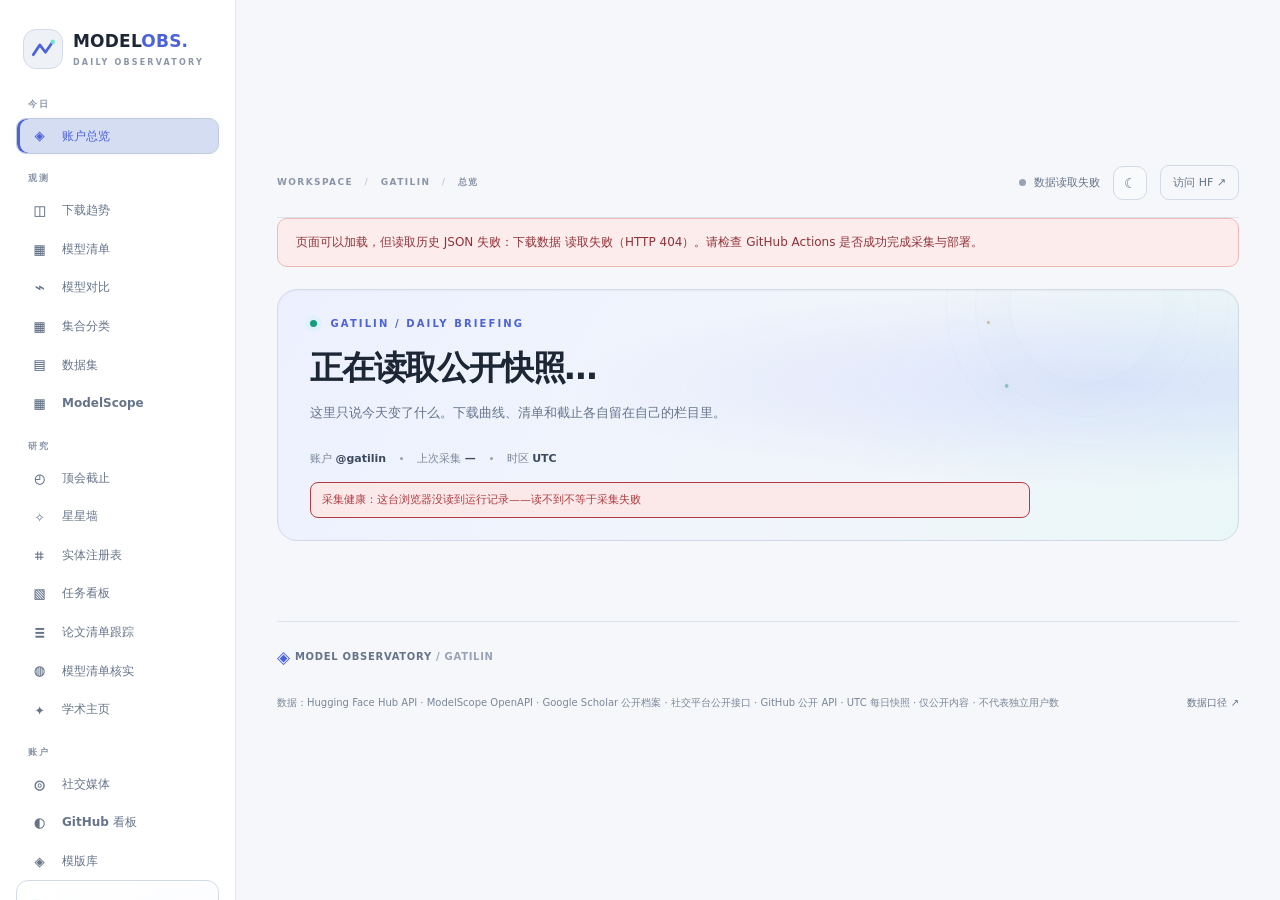
==== commit b45a7305: "feat: open each board as its own workspace The overview keeps the briefing and whatever is actually " ====
--- a/site/index.html
+++ b/site/index.html
@@ -32,31 +32,35 @@
   <script src="./app.js" defer></script>
 </head>
 <body>
+  <a class="skip-link" href="#workspace">跳到主内容</a>
   <div class="shell">
     <aside class="sidebar" aria-label="侧边导航">
       <a class="brand" href="#overview" aria-label="Model Observatory 首页">
         <span class="brand-mark"><svg viewBox="0 0 32 32" aria-hidden="true"><path d="M4 23 12 11 19 20 28 7" fill="none" stroke="currentColor" stroke-width="3.4" stroke-linecap="round" stroke-linejoin="round"/><circle cx="28" cy="7" r="2.7" fill="#70e6ce"/></svg></span>
-        <span class="brand-copy"><strong>MODEL<span>OBS.</span></strong><small>PRIVATE ANALYTICS</small></span>
+        <span class="brand-copy"><strong>MODEL<span>OBS.</span></strong><small>DAILY OBSERVATORY</small></span>
       </a>
-      <div class="nav-title">WORKSPACE</div>
-      <nav class="navlinks">
-        <a class="active" href="#overview"><span class="navglyph">◈</span> 账户总览</a>
-        <a href="#analytics"><span class="navglyph">◫</span> 下载趋势</a>
-        <a href="#models"><span class="navglyph">▦</span> 模型清单</a>
-        <a href="#compare"><span class="navglyph">⌁</span> 模型对比</a>
-        <a href="#collections"><span class="navglyph">▦</span> 集合分类</a>
-        <a href="#datasets"><span class="navglyph">▤</span> 数据集</a>
-        <a href="#modelscope"><span class="navglyph">▦</span> ModelScope</a>
-        <a href="#conferences"><span class="navglyph">◴</span> 顶会截止</a>
-        <a href="#stars"><span class="navglyph">✧</span> 星星墙</a>
-        <a href="#entities"><span class="navglyph">⌗</span> 实体注册表</a>
-        <a href="#tasks"><span class="navglyph">▧</span> 任务看板</a>
-        <a href="#awesome"><span class="navglyph">≡</span> 论文清单跟踪</a>
-        <a href="#homc"><span class="navglyph">◍</span> 模型清单核实</a>
-        <a href="#scholar"><span class="navglyph">✦</span> 学术主页</a>
-        <a href="#social"><span class="navglyph">◎</span> 社交媒体</a>
-        <a href="#github"><span class="navglyph">◐</span> GitHub 看板</a>
-        <a href="#templates"><span class="navglyph">◈</span> 模版库</a>
+      <nav class="navlinks" aria-label="工作区">
+        <div class="nav-group">今日</div>
+        <a class="active" href="#overview" data-view="overview"><span class="navglyph">◈</span> 账户总览</a>
+        <div class="nav-group">观测</div>
+        <a href="#analytics" data-view="analytics"><span class="navglyph">◫</span> 下载趋势</a>
+        <a href="#models" data-view="models"><span class="navglyph">▦</span> 模型清单</a>
+        <a href="#compare" data-view="models" data-focus="compare"><span class="navglyph">⌁</span> 模型对比</a>
+        <a href="#collections" data-view="collections"><span class="navglyph">▦</span> 集合分类</a>
+        <a href="#datasets" data-view="datasets"><span class="navglyph">▤</span> 数据集</a>
+        <a href="#modelscope" data-view="modelscope"><span class="navglyph">▦</span> ModelScope</a>
+        <div class="nav-group">研究</div>
+        <a href="#conferences" data-view="conferences"><span class="navglyph">◴</span> 顶会截止</a>
+        <a href="#stars" data-view="stars"><span class="navglyph">✧</span> 星星墙</a>
+        <a href="#entities" data-view="entities"><span class="navglyph">⌗</span> 实体注册表</a>
+        <a href="#tasks" data-view="tasks"><span class="navglyph">▧</span> 任务看板</a>
+        <a href="#awesome" data-view="awesome"><span class="navglyph">≡</span> 论文清单跟踪</a>
+        <a href="#homc" data-view="homc"><span class="navglyph">◍</span> 模型清单核实</a>
+        <a href="#scholar" data-view="scholar"><span class="navglyph">✦</span> 学术主页</a>
+        <div class="nav-group">账户</div>
+        <a href="#social" data-view="social"><span class="navglyph">◎</span> 社交媒体</a>
+        <a href="#github" data-view="github"><span class="navglyph">◐</span> GitHub 看板</a>
+        <a href="#templates" data-view="templates"><span class="navglyph">◈</span> 模版库</a>
       </nav>
       <div class="sidebar-bottom">
         <div class="sidebar-card"><div class="sidebar-card-head"><span class="live-led"></span> DAILY SNAPSHOTS</div><p>GitHub Actions 每日采集<br>无需始终打开浏览器</p><div class="sidebar-card-foot"><span id="snapshotCount">0</span> 个历史快照</div></div>
@@ -64,24 +68,32 @@
       </div>
     </aside>
 
-    <main class="main" id="overview">
+    <main class="main" id="workspace" tabindex="-1">
       <header class="topbar">
-        <div class="breadcrumb">WORKSPACE <span>/</span> HUGGING FACE <span>/</span> OVERVIEW</div>
-        <div class="top-right"><span class="freshness"><span id="freshLed" class="status-led"></span><span id="freshLabel">等待数据初始化</span></span><button class="theme-toggle" id="themeToggle" type="button" aria-label="切换明暗主题" title="切换明暗主题">☀</button><a class="toplink" href="https://huggingface.co/gatilin/models" target="_blank" rel="noopener noreferrer">访问 HF ↗</a></div>
+        <div class="breadcrumb">WORKSPACE <span>/</span> GATILIN <span>/</span> <b id="crumbView">总览</b></div>
+        <div class="top-right"><span class="freshness"><span id="freshLed" class="status-led"></span><span id="freshLabel">等待数据初始化</span></span><button class="theme-toggle" id="themeToggle" type="button" aria-label="切换明暗主题" title="切换明暗主题">☀</button><a class="toplink" id="topLink" href="https://huggingface.co/gatilin/models" target="_blank" rel="noopener noreferrer">访问 HF ↗</a></div>
       </header>
 
-      <section class="hero">
+      <div id="errorBanner" class="notice hidden" role="alert"></div>
+
+      <div data-workspace="overview" id="overview">
+<section class="hero">
         <div class="hero-orbit" aria-hidden="true"><span></span><span></span><span></span></div>
-        <div class="hero-kicker"><span class="inline-mark"></span> GATILIN / MODEL INTELLIGENCE</div>
-        <h1>模型表现，<br><em>尽在掌握。</em></h1>
-        <p>分别观测 Hugging Face 与 ModelScope 的公开模型，记录下载计数变化，并同步学术引用与社交平台粉丝数。</p>
+        <div class="hero-kicker"><span class="inline-mark"></span> GATILIN / DAILY BRIEFING</div>
+        <h1 id="briefingHeadline">正在读取公开快照…</h1>
+        <p>这里只说今天变了什么。下载曲线、清单和截止各自留在自己的栏目里。</p>
         <div class="hero-meta"><span>账户 <b>@gatilin</b></span><i></i><span>上次采集 <b id="lastSync">—</b></span><i></i><span>时区 <b>UTC</b></span></div>
         <p id="runHealth" class="run-health" role="status">采集健康：正在读取运行记录…</p>
       </section>
 
-      <div id="errorBanner" class="notice hidden" role="alert"></div>
-      <div id="emptyBanner" class="empty-state hidden"><div class="empty-icon">◎</div><div><strong>等待第一次 Hugging Face 快照</strong><p>仓库创建后，请到 GitHub Actions 手动运行 “Sync Hugging Face & deploy Pages”。首次采集后，累计和近 30 天下载量会显示；变化趋势需要积累后续每日快照。</p></div></div>
-
+      <ul id="briefingNotes" class="briefing-notes" hidden aria-label="跨领域简报"></ul>
+      <section class="pulse-grid" id="pulseGrid" aria-label="跨领域指标"></section>
+      <ul id="attentionList" class="attention-list" hidden aria-label="需要处理"></ul>
+
+            <div id="emptyBanner" class="empty-state hidden"><div class="empty-icon">◎</div><div><strong>等待第一次 Hugging Face 快照</strong><p>仓库创建后，请到 GitHub Actions 手动运行 “Sync Hugging Face & deploy Pages”。首次采集后，累计和近 30 天下载量会显示；变化趋势需要积累后续每日快照。</p></div></div>
+      </div>
+
+      <div data-workspace="analytics" id="analyticsBoard" hidden>
       <section id="collectionScope" class="collection-scope" aria-label="模型集合观测范围">
         <div class="collection-controls"><label for="collectionFilter">观测范围</label><select id="collectionFilter" disabled><option value="all">全部模型</option></select><button class="button secondary" id="collectionReset" disabled>全部模型</button><button class="button secondary" id="collectionRefresh">刷新集合</button><a class="button text-button" href="#collections">浏览集合分类 ↘</a></div>
         <h2 id="modelScopeLabel">全部模型</h2><p id="collectionDescription"></p><p id="modelScopeNote">集合选择联动模型指标、趋势、热门排行与清单；搜索仅筛选清单。</p>
@@ -105,22 +117,25 @@
 
       <section class="panel changes-panel"><div class="panel-head"><div><div class="panel-overline">MOMENTUM & REVISIONS</div><h2>日度变化观测</h2><p>累计值的相邻快照净变化；负值保留用于识别统计修正</p></div><span id="correctionBadge" class="correction-pill">暂无异常</span></div><div id="deltaChart" class="bar-chart-area"></div><div class="chart-footer"><span class="muted micro">这是累计计数器的观测净差值，并非官方独立提供的每日下载次数。</span><span id="deltaPeriod" class="micro muted">—</span></div></section>
 
-      <section id="models" class="model-section">
+            </div>
+
+      <section id="models" data-workspace="models" hidden class="model-section">
         <div class="section-heading"><div><div class="section-eyebrow">INVENTORY / MODEL COLLECTIONS</div><h2>模型清单 <span id="modelCountBadge">0</span></h2><p>按观测集合筛选，点击归属标签切换集合，打开模型查看原始条目备注</p></div><div class="section-actions"><button class="button" id="exportCSV">↓ 导出筛选 CSV</button><button class="button secondary" id="exportJSON">↓ 导出全部历史 JSON</button></div></div>
         <div class="table-toolbar"><label class="search-box"><span>⌕</span><input id="modelSearch" placeholder="搜索模型名称或仓库 ID" autocomplete="off" aria-label="搜索模型"></label><select id="sortModel" aria-label="排序方式"><option value="last_30d">按近30天下载排序</option><option value="all_time">按累计下载排序</option><option value="d1">按上次变化排序</option><option value="d7">按7天变化排序</option><option value="d30">按30天变化排序</option><option value="name">按名称排序</option></select><label class="filter-check"><input type="checkbox" id="onlyAnomalies">只看累计下降</label><span class="toolbar-spacer"></span><span id="tableCount" class="micro muted">—</span></div>
         <div class="table-scroll"><table class="models-table"><thead><tr><th class="no-sort">模型名称</th><th class="align-right">历史累计</th><th class="align-right">滚动30天</th><th class="align-right">上次变化</th><th class="align-right">7日净变</th><th class="align-right">30日净变</th><th>状态</th><th class="compare-col">对比</th></tr></thead><tbody id="modelRows"><tr><td colspan="8" class="no-rows">尚未有采集数据</td></tr></tbody></table></div>
+        <nav class="pagination" id="modelPagination" hidden aria-label="模型分页"></nav>
         <div class="table-bottom"><span>说明：— 表示该对比日期缺少有效快照，不代表下载量为 0。</span><span id="snapshotDate">—</span></div>
       </section>
 
-      <section id="compare" class="panel compare-panel"><div class="panel-head"><div><div class="panel-overline">SIDE-BY-SIDE</div><h2>模型对比 <span class="light-info">最多 3 个</span></h2><p>在上方模型表的「对比」一列勾选模型</p></div><button class="button text-button" id="clearCompare">清空选择 ✕</button></div><div id="compareSelected" class="compare-selected"></div><div id="compareChart" class="chart-area compare-chart"></div></section>
-
-      <section id="collections" class="model-section">
+      <section id="compare" data-workspace="models" hidden class="panel compare-panel"><div class="panel-head"><div><div class="panel-overline">SIDE-BY-SIDE</div><h2>模型对比 <span class="light-info">最多 3 个</span></h2><p>在上方模型表的「对比」一列勾选模型</p></div><button class="button text-button" id="clearCompare">清空选择 ✕</button></div><div id="compareSelected" class="compare-selected"></div><div id="compareChart" class="chart-area compare-chart"></div></section>
+
+      <section id="collections" data-workspace="collections" hidden class="model-section">
         <div class="section-heading"><div><div class="section-eyebrow">HUGGING FACE / COLLECTIONS</div><h2>集合分类观测 <span id="collectionCount">—</span></h2><p id="collectionCoverage">正在关联公开模型与集合…</p></div><a class="button secondary" href="https://huggingface.co/gatilin/collections" target="_blank" rel="noopener noreferrer">HF Collections ↗</a></div>
         <p class="collection-note">分类沿用 HF 集合标题与备注，不根据模型名称猜测。一个模型可属于多个集合，各集合指标不可相加；导航集合不递归计入子集合。仅统计当前账户公开模型，仓库数量不代表已具备完整权重或可直接推理。</p>
         <div id="collectionCards" class="collection-grid"><div class="chart-empty">等待完整集合成员数据</div></div>
       </section>
 
-      <section id="datasets" class="model-section">
+      <section id="datasets" data-workspace="datasets" hidden class="model-section">
         <div class="section-heading"><div><div class="section-eyebrow">INVENTORY / ALL DATASETS</div><h2>全部数据集 <span id="datasetCountBadge">0</span></h2><p>与模型完全同口径：历史累计、滚动 30 天与每日净变化</p></div><div class="section-actions"><button class="button" id="exportDatasetCSV">↓ 导出全部 CSV</button><button class="button secondary" id="exportDatasetJSON">↓ 导出历史 JSON</button></div></div>
         <div class="kpis">
           <div class="kpi"><div class="kpi-label">数据集总数 <span class="kpi-symbol">▤</span></div><div id="statDatasets" class="kpi-value">—</div><div class="kpi-caption">当前公开数据集仓库</div></div>
@@ -140,7 +155,7 @@
         <div class="table-bottom"><span>说明：数据集与模型使用同一套 HF 公开 API 口径；— 表示该对比日期缺少有效快照。</span><span id="datasetSnapshotDate">—</span></div>
       </section>
 
-      <section id="modelscope" class="model-section">
+      <section id="modelscope" data-workspace="modelscope" hidden class="model-section">
         <div class="section-heading"><div><div class="section-eyebrow">MODELSCOPE / ISLINXU</div><h2>魔搭模型观测</h2><p>独立记录 ModelScope 公开模型，不与 Hugging Face 重复合计</p></div><div class="section-actions"><a class="button secondary" href="https://www.modelscope.cn/profile/isLinXu" target="_blank" rel="noopener noreferrer">魔搭主页 ↗</a><button class="button secondary" id="modelscopeRefresh" aria-describedby="modelscopeRefreshHelp">刷新已发布快照</button><button class="button text-button" id="modelscopeLiveRefresh" aria-describedby="modelscopeRefreshHelp">尝试实时查询</button><button class="button" id="modelscopeExport" disabled>导出筛选 CSV</button></div></div>
         <div class="modelscope-data-status" role="status" aria-live="polite">
           <p id="modelscopeStatus" class="collection-note">正在读取 ModelScope 快照…</p>
@@ -171,7 +186,7 @@
         <div class="table-bottom"><span>数据来源：ModelScope 官方公开 OpenAPI 与公开主页；不使用访问令牌，仅记录匿名可见的元数据。公开或需申请访问不代表权重可直接推理。</span></div>
       </section>
 
-      <section id="conferences" class="model-section">
+      <section id="conferences" data-workspace="conferences" hidden class="model-section">
         <div class="section-heading"><div><div class="section-eyebrow">CONFERENCE BOARD / CCF-DEADLINES</div><h2>顶会投稿截止 <span id="conferenceCountBadge">0</span></h2><p>收录公开会议日历的投稿节点，统一换算为 UTC 并倒计时</p></div><div class="section-actions"><button class="button secondary" id="conferenceRefresh">刷新已发布快照</button><button class="button" id="conferenceExport" disabled>↓ 导出筛选 CSV</button><button class="button" id="conferenceIcs" disabled title="按当前筛选生成 UTC 时刻的日历文件；日期待定或时区认不出的节点不会写入">↓ 导出筛选日历 .ics</button></div></div>
         <div class="modelscope-data-status" role="status" aria-live="polite">
           <p id="conferenceStatus" class="collection-note">正在读取会议快照…</p>
@@ -199,7 +214,7 @@
         <div class="table-bottom"><span>说明：「日期待定」与「无法解析」保留来源原文，不当作 0 也不倒推。同一会议可有多个环节与轮次，等级沿用来源的 CCF/CORE 标注。投稿前请以会议官网为准。</span></div>
       </section>
 
-      <section id="stars" class="model-section">
+      <section id="stars" data-workspace="stars" hidden class="model-section">
         <div class="section-heading"><div><div class="section-eyebrow">GITHUB / STARRED REPOSITORY WALL</div><h2>星星墙 <span id="starCountBadge">0</span></h2><p>把公开 star 列表画成一格一仓库的墙，并按聚类连成关系图</p></div><div class="section-actions"><a class="button secondary" href="https://github.com/stars/isLinXu" target="_blank" rel="noopener noreferrer">GitHub star 列表 ↗</a><button class="button secondary" id="starRefresh">刷新已发布快照</button><button class="button" id="starExport" disabled>↓ 导出筛选 CSV</button></div></div>
         <div class="modelscope-data-status" role="status" aria-live="polite">
           <p id="starStatus" class="collection-note">正在读取 star 快照…</p>
@@ -238,7 +253,7 @@
         <div class="table-bottom"><span>说明：每个仓库只归入一个聚类（语言优先，其次足够热门的主题，再次足够热门的账户），因此各聚类数量可以相加；「出现次数」按多标签成员统计，不能相加。star 数、语言与主题都是 GitHub 公开元数据的当前值，取消 star 会体现在次日快照中。</span></div>
       </section>
 
-      <section id="entities" class="model-section">
+      <section id="entities" data-workspace="entities" hidden class="model-section">
         <div class="section-heading"><div><div class="section-eyebrow">WORKSPACE / ENTITY REGISTRY</div><h2>实体注册表 <span id="entityCountBadge">0</span></h2><p>一条一文件，把模型、数据集、论文与仓库连成可核对的关系网</p></div><div class="section-actions"><a class="button secondary" href="https://github.com/isLinXu/model-observatory/tree/main/entities" target="_blank" rel="noopener noreferrer">entities/ 源文件 ↗</a><button class="button secondary" id="entityRefresh">刷新已发布快照</button><button class="button" id="entityExport" disabled>↓ 导出筛选 CSV</button></div></div>
         <div class="modelscope-data-status" role="status" aria-live="polite">
           <p id="entityStatus" class="collection-note">正在读取注册表快照…</p>
@@ -286,7 +301,7 @@
         <div class="panel entity-problem-panel"><div class="panel-head"><div><div class="panel-overline">LOCAL DRAFTS</div><h2>本地待推送草稿</h2><p id="entityDraftNote">草稿只存在这台浏览器的本地存储里，没推送之前不会进入站点数据</p></div><span class="mini-icon">✎</span></div><div id="entityDraftList" class="entity-problem-list"><div class="chart-empty">没有待推送的草稿</div></div></div>
       </section>
 
-      <section id="tasks" class="model-section">
+      <section id="tasks" data-workspace="tasks" hidden class="model-section">
         <div class="section-heading"><div><div class="section-eyebrow">WORKSPACE / TASK BOARD</div><h2>任务看板 <span id="taskCountBadge">0</span></h2><p>一个任务一个文件，拖动换道改状态，拖到别的卡上就是拆解，拉线就是依赖</p></div><div class="section-actions"><a class="button secondary" href="https://github.com/isLinXu/model-observatory/tree/main/tasks" target="_blank" rel="noopener noreferrer">tasks/ 源文件 ↗</a><button class="button secondary" id="taskRefresh">刷新已发布快照</button><button class="button" id="taskExport" disabled>↓ 导出筛选 CSV</button></div></div>
         <div class="modelscope-data-status" role="status" aria-live="polite">
           <p id="taskStatus" class="collection-note">正在读取任务快照…</p>
@@ -344,7 +359,7 @@
         <div class="panel entity-problem-panel"><div class="panel-head"><div><div class="panel-overline">PUSH QUEUE</div><h2>待推送与待索引的卡片</h2><p id="taskDraftNote">草稿只存在这台浏览器的本地存储里，没推送之前不会进入站点数据</p></div><span class="mini-icon">⇪</span></div><div id="taskDraftList" class="entity-problem-list"><div class="chart-empty">没有待推送的卡片</div></div><div class="top-footer">推送只写字段，正文归源文件 <span>● 索引次日重建</span></div></div>
       </section>
 
-      <section id="awesome" class="model-section">
+      <section id="awesome" data-workspace="awesome" hidden class="model-section">
         <div class="section-heading"><div><div class="section-eyebrow">RESEARCH FEED / PAPER LISTS</div><h2>论文清单跟踪 <span id="awesomeCountBadge">0</span></h2><p>六个 awesome 清单的内容、节奏与增删，逐行数过，不和仓库自己的徽章混为一谈</p></div><div class="section-actions"><a class="button secondary" href="https://github.com/isLinXu/awesome-agent-world-model" target="_blank" rel="noopener noreferrer">清单仓库 ↗</a><button class="button secondary" id="awesomeRefresh">刷新已发布快照</button><button class="button" id="awesomeExport" disabled>↓ 导出筛选 CSV</button></div></div>
         <div class="modelscope-data-status" role="status" aria-live="polite">
           <p id="awesomeStatus" class="collection-note">正在读取清单跟踪快照…</p>
@@ -387,7 +402,7 @@
         <div class="table-bottom"><span>说明：清单条目身份是稳定的小键（有 arXiv ID 用 ID，否则用标题 slug），记在仓库内的条目台账里，「新增」「移出」由它与昨日快照比对得出；<code>isLinXu/paper-list</code> 的比对单位是「某主题归档了更新的月份」，一次算一条而不是几千行。滚动窗口式清单（如 awesome-agent-world-model）会按设计丢弃旧行，其移出标注为正常收缩。没成为条目的行按「无标题 / 表格行没链接 / 报告行既无会议也无日期」三类归账，每条卡上都能对回数。单文件超过抓取上限的清单，实测条目数标注为下限；本轮没轮到的清单标「本次未读取」，和「读到了但失败」分开写。正文之外的原始 Markdown 从不进入本站快照，页面上的每个链接都先按 http(s) 白名单重查一遍。</span></div>
       </section>
 
-      <section id="homc" class="model-section">
+      <section id="homc" data-workspace="homc" hidden class="model-section">
         <div class="section-heading"><div><div class="section-eyebrow">MODEL LIST &amp; VERIFICATION / HOMC</div><h2>模型清单核实 <span id="homcCountBadge">0</span></h2><p>isLinXu/model-list 的 🆕 / 🔄 / ⚠️ 三态总表：本站逐行数过，与它自己的说法并排放，永不相加</p></div><div class="section-actions"><a class="button secondary" id="homcSiteLink" href="https://islinxu.github.io/model-list/" target="_blank" rel="noopener noreferrer">HOMC 站点 ↗</a><a class="button secondary" id="homcReadmeLink" href="https://github.com/isLinXu/model-list/blob/main/README.md" target="_blank" rel="noopener noreferrer">清单原文 ↗</a><button class="button secondary" id="homcRefresh">刷新已发布快照</button><button class="button" id="homcExport" disabled>↓ 导出筛选 CSV</button></div></div>
         <div class="modelscope-data-status" role="status" aria-live="polite">
           <p id="homcStatus" class="collection-note">正在读取模型清单快照…</p>
@@ -423,7 +438,7 @@
         <div class="table-bottom"><span>说明：行的身份是 <code>homc:&lt;名称 slug&gt;|&lt;提供方 slug&gt;</code>，纯中文名会退化成一段哈希，因为它没有别的可写的形式；台账记在仓库里、<strong>不发给读者</strong>（<code>data/homc_ledger.json</code> 不进 <code>_site/</code>），「新增」「移出」由它与昨日快照比对得出，台账被 id 上限截断时增删按下限报告。每行的外部链接都先按 http(s) 白名单重查一遍才写进快照，正文之外的原始 Markdown 从不发布。花色索引（♠ ♥ ♦ ♣ 🃏）是清单自己的排序记号，本站只对同名行把它抄到行首，不赋予任何排名含义。</span></div>
       </section>
 
-      <section id="scholar" class="model-section">
+      <section id="scholar" data-workspace="scholar" hidden class="model-section">
         <div class="section-heading"><div><div class="section-eyebrow">ACADEMIC PROFILE / GOOGLE SCHOLAR</div><h2>学术主页</h2><p>引用总量、h-index 与论文列表，随每日采集同步更新</p></div><div class="section-actions"><a class="button secondary" id="scholarProfileLink" href="https://scholar.google.com/citations?user=oTYM_I8AAAAJ" target="_blank" rel="noopener noreferrer">Google Scholar 档案 ↗</a></div></div>
         <div id="scholarCard" class="scholar-card"><div class="chart-empty">等待学术档案数据</div></div>
         <div class="kpis" style="margin:16px 0 20px">
@@ -441,7 +456,7 @@
         <div class="table-bottom"><span>说明：引用数据来自公开的 Google Scholar 档案页，指标口径与 Scholar 一致；仅采集档案首页可见的论文列表。</span><span id="scholarCapturedAt">—</span></div>
       </section>
 
-      <section id="social" class="model-section">
+      <section id="social" data-workspace="social" hidden class="model-section">
         <div class="section-heading"><div><div class="section-eyebrow">SOCIAL AUDIENCE / CROSS-PLATFORM</div><h2>社交媒体 <span id="socialCountBadge">0</span></h2><p>各平台公开粉丝数，按 UTC 每日快照留存，可按平台与时间维度筛选</p></div><div class="section-actions"><button class="button" id="exportSocialCSV">↓ 导出全部 CSV</button><div class="segmented" role="group" aria-label="社交数据视图"><button class="active" data-social-view="cards">卡片</button><button data-social-view="table">表格</button></div></div></div>
         <div class="kpis" style="margin-bottom:16px">
           <div class="kpi"><div class="kpi-label">粉丝总数 <span class="kpi-symbol">◎</span></div><div id="statSocialTotal" class="kpi-value">—</div><div id="statSocialTotalSub" class="kpi-caption">所选平台粉丝数合计</div></div>
@@ -461,7 +476,7 @@
         <div class="table-bottom" id="socialTableBottom" style="border-radius:12px;border-top:1px solid var(--table-row-line)"><span>说明：粉丝数来自各平台公开接口，口径以平台自身统计为准；知乎与小红书需要登录态，采集失败时保留上次成功值并标注为过期。</span><span class="social-table-foot"><span id="socialTableCount" class="micro muted">—</span><span id="socialSnapshotDate" class="micro muted">—</span></span></div>
       </section>
 
-      <section id="github" class="model-section">
+      <section id="github" data-workspace="github" hidden class="model-section">
         <div class="section-heading"><div><div class="section-eyebrow">GITHUB / ACCOUNT & REPOSITORIES</div><h2>GitHub 看板 <span id="githubRepoBadge">0</span></h2><p>粉丝历史变化、公开仓库与项目清单，支持搜索、排序、筛选与分页</p></div><div class="section-actions"><button class="button secondary" id="exportGitHubCSV">↓ 导出筛选 CSV</button><button class="button" id="githubRefresh">↻ 手动刷新</button><a class="button secondary" id="githubProfileLink" href="https://github.com/isLinXu" target="_blank" rel="noopener noreferrer">GitHub 主页 ↗</a></div></div>
         <div id="githubBanner" class="notice hidden" role="status"></div>
         <div class="kpis" style="margin-bottom:16px">
@@ -482,7 +497,7 @@
         <div class="table-bottom"><span>说明：数据来自 GitHub 公开 REST API；Projects 列表需要配置 GITHUB_TOKEN（read:project 权限）才会显示。抓取失败时保留上一次快照并标注为过期。</span><span id="githubCapturedAt">—</span></div>
       </section>
 
-      <section id="templates" class="model-section">
+      <section id="templates" data-workspace="templates" hidden class="model-section">
         <div class="section-heading"><div><div class="section-eyebrow">SKILL &amp; PROMPT LIBRARY / SYNCED TO GITHUB</div><h2>模版库 <span id="templateCountBadge">0</span></h2><p>可复用的 Skill 定义与 Prompt 模版，Markdown 即唯一事实源，可一键推送回 GitHub</p></div><div class="section-actions"><button class="button secondary" id="templateExport">↓ 导出草稿</button><button class="button" id="templateNew">＋ 新建模版</button><button class="button secondary" id="templateRefresh">↻ 手动刷新</button></div></div>
         <div id="templateBanner" class="notice hidden" role="status"></div>
         <div class="kpis" style="margin-bottom:16px">
--- a/site/style.css
+++ b/site/style.css
@@ -256,11 +256,13 @@
 .brand-copy strong span { color: var(--chart-1); }
 .brand-copy small { display: block; font-size: 8px; font-weight: 760; letter-spacing: 2.2px; color: var(--subtle); margin-top: 3px; }
 .nav-title { color: var(--subtle); letter-spacing: 1.7px; font-size: 9px; font-weight: 750; margin: 45px 12px 14px; }
-.navlinks { display: grid; gap: 4px; }
+.nav-group { color: var(--subtle); letter-spacing: 1.6px; font-size: 9px; font-weight: 760; margin: 16px 12px 4px; }
+.nav-group:first-child { margin-top: 28px; }
+.navlinks { display: grid; gap: 2px; }
 .navlinks a {
   display: flex; align-items: center; gap: 12px;
   border: 1px solid transparent; border-radius: 10px; color: var(--muted);
-  padding: 11px 12px; transition: background .18s cubic-bezier(.4,0,.2,1), color .18s ease, border-color .18s ease, box-shadow .22s ease;
+  padding: 8px 12px; transition: background .18s cubic-bezier(.4,0,.2,1), color .18s ease, border-color .18s ease, box-shadow .22s ease;
   font-size: 12px; font-weight: 570; position: relative;
 }
 .navlinks a:hover { background: var(--surface-3); color: var(--txt-strong); }
@@ -311,15 +313,59 @@
 
 /* --- Hero ----------------------------------------------------------------- */
 .hero {
-  position: relative; overflow: hidden; margin: 28px 0 24px;
-  padding: 36px 42px 31px; border: 1px solid var(--line-2);
-  border-radius: var(--radius-lg); min-height: 242px; background: var(--hero-bg);
+  position: relative; overflow: hidden; margin: 22px 0 18px;
+  padding: 26px 32px 22px; border: 1px solid var(--line-2);
+  border-radius: var(--radius-lg); background: var(--hero-bg);
   box-shadow: var(--shadow-card);
 }
 .hero-kicker { color: var(--chart-1); letter-spacing: 2.1px; font-size: 10px; font-weight: 820; position: relative; z-index: 1; }
 .inline-mark { display: inline-block; height: 7px; width: 7px; background: var(--teal); border-radius: 50%; margin-right: 8px; box-shadow: 0 0 0 5px rgba(94, 234, 212, .08); }
-.hero h1 { font-size: clamp(32px, 3.6vw, 48px); line-height: 1.17; letter-spacing: -1.7px; margin: 17px 0 13px; font-weight: 790; position: relative; z-index: 1; }
+.hero h1 { font-size: clamp(26px, 2.6vw, 40px); line-height: 1.2; letter-spacing: -1.2px; margin: 17px 0 13px; font-weight: 760; position: relative; z-index: 1; }
 .hero h1 em { font-style: normal; color: var(--chart-1); }
+.hero h1.is-warn, .hero h1.is-down { color: var(--red); }
+.briefing-notes { display: grid; gap: 8px; margin: 0 0 18px; padding: 0; list-style: none; }
+.briefing-note {
+  display: flex; gap: 12px; align-items: flex-start; padding: 11px 14px;
+  border: 1px solid var(--line-2); border-radius: 12px; background: var(--surface);
+  font-size: 12.5px; line-height: 1.65; color: var(--txt-soft);
+}
+.briefing-note .mark { width: 7px; height: 7px; border-radius: 50%; margin-top: 7px; flex: none; background: var(--blue); }
+.briefing-note.up .mark, .briefing-note.ok .mark { background: var(--teal); }
+.briefing-note.down .mark, .briefing-note.warn .mark { background: var(--red); }
+.briefing-note a { color: inherit; }
+.briefing-note a:hover { color: var(--chart-1); }
+.pulse-grid { display: grid; grid-template-columns: repeat(6, minmax(0, 1fr)); gap: var(--gap); margin-bottom: 22px; }
+.pulse {
+  display: block; min-width: 0; background: var(--card-bg); border: 1px solid var(--line-2);
+  border-radius: var(--radius); padding: 14px 16px 12px; box-shadow: var(--shadow-card);
+  transition: border-color .16s ease, transform .16s ease;
+}
+.pulse:hover { border-color: var(--line-3); transform: translateY(-1px); }
+.pulse.is-lead { border-color: var(--chart-1); }
+.pulse.muted { opacity: .55; }
+.pulse-kicker { font-size: 9px; letter-spacing: 1.4px; color: var(--subtle); font-weight: 790; }
+.pulse-value { font-size: clamp(20px, 1.6vw, 26px); font-weight: 760; letter-spacing: -.6px; margin: 8px 0 4px; font-variant-numeric: tabular-nums; color: var(--txt-strong); }
+.pulse-delta { font-size: 12px; font-weight: 650; font-variant-numeric: tabular-nums; }
+.pulse-caption { font-size: 11px; color: var(--muted-2); margin-top: 6px; line-height: 1.45; }
+.attention-list { display: grid; gap: 8px; margin: 0 0 22px; padding: 0; list-style: none; }
+.attention-item a {
+  display: flex; justify-content: space-between; gap: 16px; align-items: baseline;
+  padding: 12px 14px; border: 1px solid var(--line-2); border-left: 3px solid var(--orange);
+  border-radius: 12px; background: var(--surface); color: var(--txt-soft);
+}
+.attention-item.warn a { border-left-color: var(--red); }
+.attention-item.info a { border-left-color: var(--blue); }
+.attention-item strong { font-weight: 680; color: var(--txt-strong); }
+.attention-item span { color: var(--muted); font-size: 12px; font-variant-numeric: tabular-nums; white-space: nowrap; }
+.attention-item a:hover { border-color: var(--line-3); color: var(--txt-strong); }
+[data-workspace][hidden] { display: none !important; }
+.skip-link {
+  position: absolute; left: 16px; top: -48px; z-index: 30; padding: 8px 12px; border-radius: 8px;
+  background: var(--surface); border: 1px solid var(--line-3); color: var(--txt-strong); font-size: 12px; font-weight: 650;
+}
+.skip-link:focus { top: 12px; }
+@media (max-width: 1180px) { .pulse-grid { grid-template-columns: repeat(3, minmax(0, 1fr)); } }
+@media (max-width: 720px) { .pulse-grid { grid-template-columns: 1fr 1fr; } }
 .hero p { color: var(--muted); font-size: 13px; line-height: 1.8; max-width: 610px; margin: 0; position: relative; z-index: 1; }
 .hero-meta { display: flex; align-items: center; flex-wrap: wrap; gap: 14px; color: var(--muted-2); font-size: 11px; position: relative; z-index: 1; margin-top: 25px; }
 .hero-meta b { color: var(--txt-soft); font-weight: 650; font-variant-numeric: tabular-nums; }
@@ -329,10 +375,10 @@
    `.hero p` above. */
 p.run-health { max-width: 720px; margin-top: 15px; padding: 8px 11px; border: 1px solid var(--line-3);
   border-radius: 8px; background: var(--surface-2); color: var(--muted-2); font-size: 11px; line-height: 1.65; }
-p.run-health.good { border-color: transparent; background: var(--state-ok-bg); color: var(--state-ok-txt); }
+p.run-health.good { margin-top: 14px; padding: 0; border: 0; background: none; color: var(--muted-2); }
 p.run-health.warn { border-color: var(--state-alert-txt); background: var(--state-alert-bg); color: var(--state-alert-txt); }
 p.run-health a { color: inherit; text-decoration: underline; text-underline-offset: 2px; }
-.hero-orbit { position: absolute; right: 1%; top: -126px; width: 455px; height: 455px; border: 1px solid rgba(124, 160, 220, .12); border-radius: 50%; pointer-events: none; }
+.hero-orbit { position: absolute; right: 1%; top: -126px; width: 455px; height: 455px; border: 1px solid rgba(124, 160, 220, .12); border-radius: 50%; pointer-events: none; opacity: .45; transform: scale(.62); transform-origin: 100% 0; }
 .hero-orbit:before, .hero-orbit:after { content: ""; position: absolute; border-radius: 50%; border: 1px solid rgba(124, 160, 220, .12); inset: 46px; }
 .hero-orbit:after { inset: 102px; border-color: rgba(124, 160, 220, .18); box-shadow: 0 0 75px rgba(109, 181, 193, .08); }
 .hero-orbit span { position: absolute; display: block; border-radius: 50%; height: 8px; width: 8px; background: var(--chart-1); top: 127px; left: 65px; box-shadow: 0 0 18px rgba(104, 134, 236, .5); animation: orbit-pulse 3s ease-in-out infinite; }
@@ -403,6 +449,8 @@
 .rank-index { font-size: 11px; color: var(--faint); }
 .rank-model { display: flex; justify-content: space-between; overflow: hidden; gap: 10px; }
 .rank-name { white-space: nowrap; overflow: hidden; text-overflow: ellipsis; max-width: 100%; color: var(--txt-soft); font-size: 11px; font-weight: 630; }
+button.rank-name { background: none; border: 0; padding: 0; font: inherit; font-weight: 630; color: var(--txt-soft); text-align: left; cursor: pointer; }
+button.rank-name:hover, a.rank-name:hover { color: var(--chart-1); }
 .rank-number { white-space: nowrap; font-variant-numeric: tabular-nums; text-align: right; font-weight: 700; font-size: 11px; color: var(--txt-strong); }
 .rank-progress { height: 5px; background: var(--surface-3); border-radius: 5px; margin-top: 9px; overflow: hidden; position: relative; }
 .rank-progress span { display: block; height: 100%; background: linear-gradient(90deg, #6888e3, #a0b3ff); border-radius: 5px; transition: width .3s cubic-bezier(.4,0,.2,1); position: relative; }
@@ -812,7 +860,10 @@
   .top-models { display: grid; grid-template-columns: 1fr 1fr; column-gap: 20px; min-height: 180px; }
   .top-item { margin-bottom: 14px; }
   .kpis { grid-template-columns: repeat(2, minmax(0, 1fr)); }
-  .hero-orbit { opacity: .6; }
+  .hero-orbit { display: none; }
+  .hero { padding: 20px 16px 16px; }
+  .attention-item a { flex-wrap: wrap; }
+  .attention-item span { white-space: normal; }
   .top-panel { min-width: 0; }
   .social-cards { grid-template-columns: repeat(auto-fill, minmax(210px, 1fr)); }
 }
@@ -825,7 +876,7 @@
   .brand-mark svg { width: 22px; height: 22px; }
   .brand-copy strong { font-size: 14px; }
   .brand-copy small { font-size: 7px; }
-  .nav-title, .sidebar-bottom { display: none; }
+  .nav-title, .nav-group, .sidebar-bottom { display: none; }
   .navlinks { display: flex; margin-top: 11px; gap: 5px; overflow-x: auto; padding: 1px 1px 3px; scrollbar-width: none; }
   .navlinks::-webkit-scrollbar { display: none; }
   .navlinks a { white-space: nowrap; font-size: 11px; padding: 8px 10px; border-radius: 8px; }
@@ -908,6 +959,15 @@
   margin: 16px 0 4px;
 }
 .pagination .button:disabled { opacity: .4; cursor: not-allowed; }
+.page-numbers { display: inline-flex; align-items: center; gap: 4px; }
+.page-num {
+  min-width: 32px; height: 32px; padding: 0 8px; border-radius: 8px; border: 1px solid transparent;
+  background: transparent; color: var(--muted); font-variant-numeric: tabular-nums; font-size: 12px; font-weight: 650;
+}
+.page-num:hover { color: var(--txt-strong); background: var(--surface-3); }
+.page-num.is-current { background: var(--seg-active); border-color: var(--line-3); color: var(--chart-1); }
+.page-ellipsis { color: var(--subtle); padding: 0 4px; }
+.page-status { margin-left: 4px; }
 .github-projects { margin: 20px 0 6px; }
 .project-grid {
   display: grid;
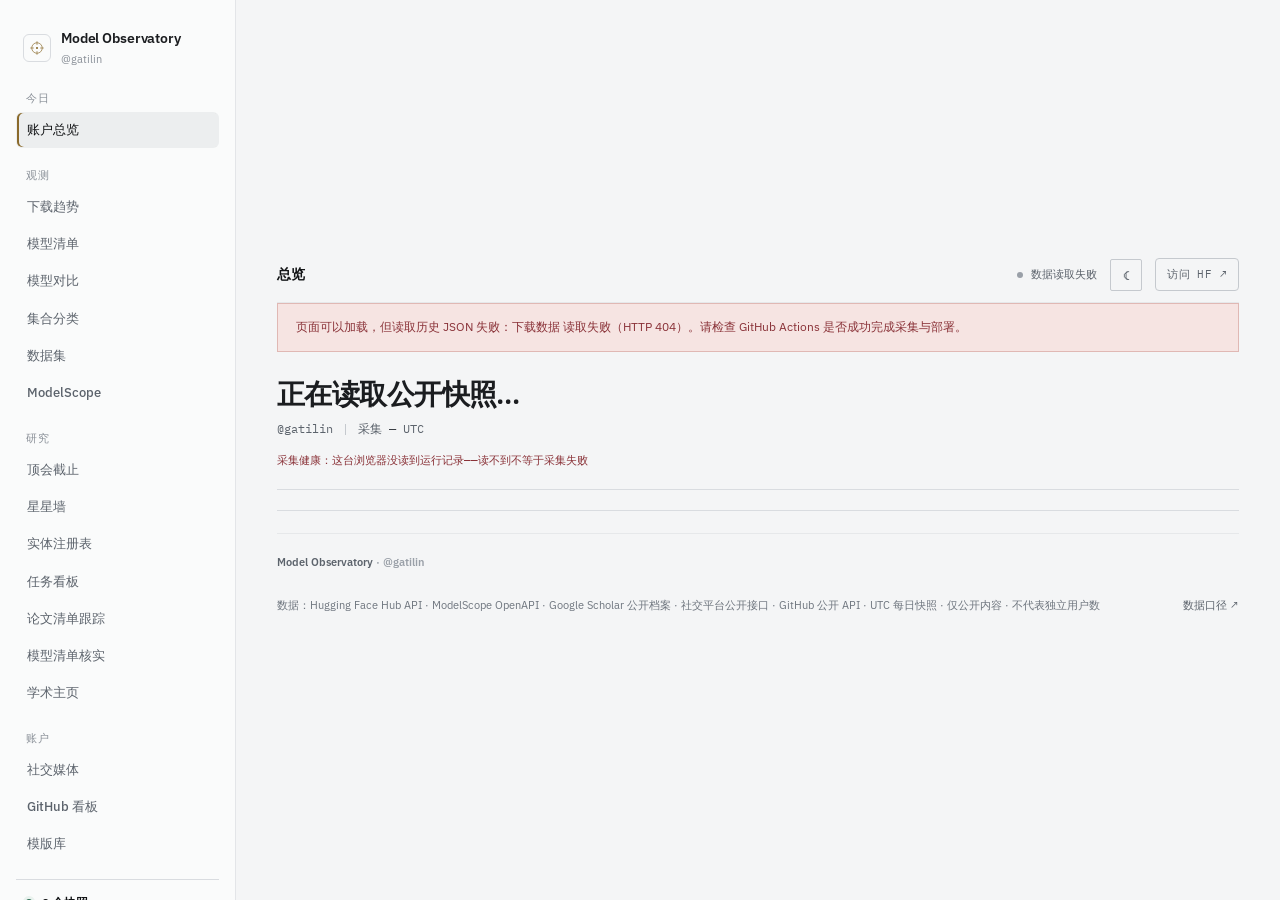
==== commit e7c3588a: "style: quiet the observatory into a professional instrument panel Drop the English stamps and decora" ====
--- a/site/index.html
+++ b/site/index.html
@@ -3,10 +3,13 @@
 <head>
   <meta charset="utf-8">
   <meta name="viewport" content="width=device-width, initial-scale=1">
-  <meta name="theme-color" content="#090f1b">
+  <meta name="theme-color" content="#101214">
   <meta name="description" content="@gatilin Hugging Face 模型与数据集下载量、近期活跃度、每日增量、学术引用、社交平台粉丝数、GitHub 粉丝与仓库看板及历史数据可视化">
   <title>Model Observatory · gatilin</title>
   <link rel="canonical" href="https://islinxu.github.io/model-observatory/">
+  <link rel="preconnect" href="https://fonts.googleapis.com">
+  <link rel="preconnect" href="https://fonts.gstatic.com" crossorigin>
+  <link rel="stylesheet" href="https://fonts.googleapis.com/css2?family=IBM+Plex+Mono:wght@400;500&family=IBM+Plex+Sans:wght@400;500;600;700&display=swap">
   <meta name="author" content="gatilin">
   <meta property="og:type" content="website">
   <meta property="og:site_name" content="Model Observatory">
@@ -36,8 +39,8 @@
   <div class="shell">
     <aside class="sidebar" aria-label="侧边导航">
       <a class="brand" href="#overview" aria-label="Model Observatory 首页">
-        <span class="brand-mark"><svg viewBox="0 0 32 32" aria-hidden="true"><path d="M4 23 12 11 19 20 28 7" fill="none" stroke="currentColor" stroke-width="3.4" stroke-linecap="round" stroke-linejoin="round"/><circle cx="28" cy="7" r="2.7" fill="#70e6ce"/></svg></span>
-        <span class="brand-copy"><strong>MODEL<span>OBS.</span></strong><small>DAILY OBSERVATORY</small></span>
+        <span class="brand-mark"><svg viewBox="0 0 32 32" aria-hidden="true"><circle cx="16" cy="16" r="10.5" fill="none" stroke="currentColor" stroke-width="1.35"/><path d="M16 3.5v5.2M16 23.3v5.2M3.5 16h5.2M23.3 16h5.2" fill="none" stroke="currentColor" stroke-width="1.35" stroke-linecap="square"/><circle cx="16" cy="16" r="2.15" fill="currentColor"/></svg></span>
+        <span class="brand-copy"><strong>Model Observatory</strong><small>@gatilin</small></span>
       </a>
       <nav class="navlinks" aria-label="工作区">
         <div class="nav-group">今日</div>
@@ -63,26 +66,24 @@
         <a href="#templates" data-view="templates"><span class="navglyph">◈</span> 模版库</a>
       </nav>
       <div class="sidebar-bottom">
-        <div class="sidebar-card"><div class="sidebar-card-head"><span class="live-led"></span> DAILY SNAPSHOTS</div><p>GitHub Actions 每日采集<br>无需始终打开浏览器</p><div class="sidebar-card-foot"><span id="snapshotCount">0</span> 个历史快照</div></div>
-        <a class="profile" href="https://huggingface.co/gatilin/models" target="_blank" rel="noopener noreferrer"><span class="profile-avatar">g</span><span><strong>@gatilin</strong><small>Hugging Face profile</small></span><span class="profile-arrow">↗</span></a>
+        <div class="sidebar-colophon"><span class="live-led"></span><div><b><span id="snapshotCount">0</span> 个快照</b><small>每日 UTC 采集</small></div></div>
+        <a class="profile" href="https://huggingface.co/gatilin/models" target="_blank" rel="noopener noreferrer"><span class="profile-avatar">g</span><span><strong>@gatilin</strong><small>Hugging Face 主页</small></span><span class="profile-arrow">↗</span></a>
       </div>
     </aside>
 
     <main class="main" id="workspace" tabindex="-1">
       <header class="topbar">
-        <div class="breadcrumb">WORKSPACE <span>/</span> GATILIN <span>/</span> <b id="crumbView">总览</b></div>
+        <div class="page-title" id="crumbView">总览</div>
         <div class="top-right"><span class="freshness"><span id="freshLed" class="status-led"></span><span id="freshLabel">等待数据初始化</span></span><button class="theme-toggle" id="themeToggle" type="button" aria-label="切换明暗主题" title="切换明暗主题">☀</button><a class="toplink" id="topLink" href="https://huggingface.co/gatilin/models" target="_blank" rel="noopener noreferrer">访问 HF ↗</a></div>
       </header>
 
       <div id="errorBanner" class="notice hidden" role="alert"></div>
+      <p id="arrivalNote" class="arrival-note" hidden><span id="arrivalNoteText"></span><button type="button" class="button text-button" id="arrivalClear">查看全部</button></p>
 
       <div data-workspace="overview" id="overview">
 <section class="hero">
-        <div class="hero-orbit" aria-hidden="true"><span></span><span></span><span></span></div>
-        <div class="hero-kicker"><span class="inline-mark"></span> GATILIN / DAILY BRIEFING</div>
         <h1 id="briefingHeadline">正在读取公开快照…</h1>
-        <p>这里只说今天变了什么。下载曲线、清单和截止各自留在自己的栏目里。</p>
-        <div class="hero-meta"><span>账户 <b>@gatilin</b></span><i></i><span>上次采集 <b id="lastSync">—</b></span><i></i><span>时区 <b>UTC</b></span></div>
+        <div class="hero-meta"><span>@gatilin</span><i></i><span>采集 <b id="lastSync">—</b> UTC</span></div>
         <p id="runHealth" class="run-health" role="status">采集健康：正在读取运行记录…</p>
       </section>
 
@@ -112,7 +113,7 @@
           <div id="overallChart" class="chart-area" role="img" aria-label="整体模型下载量趋势图"></div>
           <div class="chart-footer"><div class="legend"><span class="legend-mark"></span><span id="overallLegend">全部模型累计下载</span></div><div class="range-controls" role="group" aria-label="历史范围"><button data-range="30" class="active">30天</button><button data-range="90">90天</button><button data-range="all">全部</button></div></div>
         </div>
-        <div class="panel top-panel"><div class="panel-head"><div><div class="panel-overline">MOST ACTIVE</div><h2>热门模型 <small>TOP 6</small></h2><p>按照官方最近 30 天下载量</p></div><span class="mini-icon">↗</span></div><div id="topModels" class="top-models"><div class="chart-empty">等待模型数据</div></div><div class="top-footer">RANKED BY 30-DAY DOWNLOADS <span>● LIVE SNAPSHOT</span></div></div>
+        <div class="panel top-panel"><div class="panel-head"><div><div class="panel-overline">MOST ACTIVE</div><h2>热门模型 <small>前 6</small></h2><p>按照官方最近 30 天下载量</p></div><span class="mini-icon">↗</span></div><div id="topModels" class="top-models"><div class="chart-empty">等待模型数据</div></div><div class="top-footer">按近 30 天下载排序 <span>当日快照</span></div></div>
       </section>
 
       <section class="panel changes-panel"><div class="panel-head"><div><div class="panel-overline">MOMENTUM & REVISIONS</div><h2>日度变化观测</h2><p>累计值的相邻快照净变化；负值保留用于识别统计修正</p></div><span id="correctionBadge" class="correction-pill">暂无异常</span></div><div id="deltaChart" class="bar-chart-area"></div><div class="chart-footer"><span class="muted micro">这是累计计数器的观测净差值，并非官方独立提供的每日下载次数。</span><span id="deltaPeriod" class="micro muted">—</span></div></section>
@@ -121,7 +122,7 @@
 
       <section id="models" data-workspace="models" hidden class="model-section">
         <div class="section-heading"><div><div class="section-eyebrow">INVENTORY / MODEL COLLECTIONS</div><h2>模型清单 <span id="modelCountBadge">0</span></h2><p>按观测集合筛选，点击归属标签切换集合，打开模型查看原始条目备注</p></div><div class="section-actions"><button class="button" id="exportCSV">↓ 导出筛选 CSV</button><button class="button secondary" id="exportJSON">↓ 导出全部历史 JSON</button></div></div>
-        <div class="table-toolbar"><label class="search-box"><span>⌕</span><input id="modelSearch" placeholder="搜索模型名称或仓库 ID" autocomplete="off" aria-label="搜索模型"></label><select id="sortModel" aria-label="排序方式"><option value="last_30d">按近30天下载排序</option><option value="all_time">按累计下载排序</option><option value="d1">按上次变化排序</option><option value="d7">按7天变化排序</option><option value="d30">按30天变化排序</option><option value="name">按名称排序</option></select><label class="filter-check"><input type="checkbox" id="onlyAnomalies">只看累计下降</label><span class="toolbar-spacer"></span><span id="tableCount" class="micro muted">—</span></div>
+        <div class="table-toolbar"><label class="search-box"><span>⌕</span><input id="modelSearch" placeholder="搜索模型名称或仓库 ID" autocomplete="off" aria-label="搜索模型"></label><select id="sortModel" aria-label="排序方式"><option value="last_30d">按近30天下载排序</option><option value="all_time">按累计下载排序</option><option value="d1">按上次变化排序</option><option value="d7">按7天变化排序</option><option value="d30">按30天变化排序</option><option value="name">按名称排序</option></select><label class="filter-check"><input type="checkbox" id="onlyAnomalies">只看累计下降</label><label class="filter-check"><input type="checkbox" id="onlyNewModels">只看新增</label><span class="toolbar-spacer"></span><span id="tableCount" class="micro muted">—</span></div>
         <div class="table-scroll"><table class="models-table"><thead><tr><th class="no-sort">模型名称</th><th class="align-right">历史累计</th><th class="align-right">滚动30天</th><th class="align-right">上次变化</th><th class="align-right">7日净变</th><th class="align-right">30日净变</th><th>状态</th><th class="compare-col">对比</th></tr></thead><tbody id="modelRows"><tr><td colspan="8" class="no-rows">尚未有采集数据</td></tr></tbody></table></div>
         <nav class="pagination" id="modelPagination" hidden aria-label="模型分页"></nav>
         <div class="table-bottom"><span>说明：— 表示该对比日期缺少有效快照，不代表下载量为 0。</span><span id="snapshotDate">—</span></div>
@@ -143,12 +144,12 @@
           <div class="kpi"><div class="kpi-label">最近 30 天下载 <span class="kpi-symbol blue">◷</span></div><div id="statDatasetRolling" class="kpi-value">—</div><div class="kpi-caption">Hugging Face 滚动 30 天</div></div>
           <div class="kpi accent-kpi"><div class="kpi-label">上次采集以来净变化 <span class="kpi-symbol teal">⌁</span></div><div id="statDatasetDelta" class="kpi-value">—</div><div id="statDatasetDeltaSub" class="kpi-caption">需至少两日快照</div></div>
         </div>
-        <div class="dashboard-grid" style="margin:16px 0 20px">
+        <div class="dashboard-grid dataset-grid">
           <div class="panel panel-chart"><div class="panel-head"><div><div class="panel-overline">DATASET PERFORMANCE OVER TIME</div><h2>数据集趋势</h2><p>历史累计与滚动 30 天下载量</p></div><div class="segmented" role="group" aria-label="数据集曲线指标"><button class="active" data-dataset-metric="all_time">历史累计</button><button data-dataset-metric="last_30d">滚动 30 天</button></div></div>
             <div id="datasetChart" class="chart-area" role="img" aria-label="数据集下载量趋势图"></div>
             <div class="chart-footer"><div class="legend"><span class="legend-mark"></span><span id="datasetLegend">全部数据集累计下载</span></div><div class="range-controls" role="group" aria-label="数据集历史范围"><button data-dataset-range="30" class="active">30天</button><button data-dataset-range="90">90天</button><button data-dataset-range="all">全部</button></div></div>
           </div>
-          <div class="panel top-panel"><div class="panel-head"><div><div class="panel-overline">MOST ACTIVE</div><h2>热门数据集 <small>TOP 6</small></h2><p>按照官方最近 30 天下载量</p></div><span class="mini-icon">↗</span></div><div id="topDatasets" class="top-models"><div class="chart-empty">等待数据集数据</div></div><div class="top-footer">RANKED BY 30-DAY DOWNLOADS <span>● LIVE SNAPSHOT</span></div></div>
+          <div class="panel top-panel"><div class="panel-head"><div><div class="panel-overline">MOST ACTIVE</div><h2>热门数据集 <small>前 6</small></h2><p>按照官方最近 30 天下载量</p></div><span class="mini-icon">↗</span></div><div id="topDatasets" class="top-models"><div class="chart-empty">等待数据集数据</div></div><div class="top-footer">按近 30 天下载排序 <span>当日快照</span></div></div>
         </div>
         <div class="table-toolbar"><label class="search-box"><span>⌕</span><input id="datasetSearch" placeholder="搜索数据集名称或仓库 ID" autocomplete="off" aria-label="搜索数据集"></label><select id="sortDataset" aria-label="数据集排序方式"><option value="last_30d">按近30天下载排序</option><option value="all_time">按累计下载排序</option><option value="d1">按上次变化排序</option><option value="d7">按7天变化排序</option><option value="d30">按30天变化排序</option><option value="name">按名称排序</option></select><span class="toolbar-spacer"></span><span id="datasetTableCount" class="micro muted">—</span></div>
         <div class="table-scroll"><table class="models-table"><thead><tr><th class="no-sort">数据集名称</th><th class="align-right">历史累计</th><th class="align-right">滚动30天</th><th class="align-right">上次变化</th><th class="align-right">7日净变</th><th class="align-right">30日净变</th><th>状态</th><th>类型</th></tr></thead><tbody id="datasetRows"><tr><td colspan="8" class="no-rows">尚未有采集数据</td></tr></tbody></table></div>
@@ -199,7 +200,7 @@
           <div class="kpi"><div class="kpi-label">未来 90 天论文截止 <span class="kpi-symbol">▦</span></div><div id="statPaper90" class="kpi-value">—</div><div class="kpi-caption">提前规划投稿节奏</div></div>
           <div class="kpi"><div class="kpi-label">收录时间节点 <span class="kpi-symbol">◈</span></div><div id="statConferenceEvents" class="kpi-value">—</div><div id="statConferenceEventsSub" class="kpi-caption">摘要 / 论文 / Rebuttal / 录用</div></div>
         </div>
-        <div class="panel conference-panel"><div class="panel-head"><div><div class="panel-overline">NEXT UP</div><h2>即将截止 <small>TOP 6</small></h2><p id="conferenceUpcomingNote">当前筛选下最近的时间节点</p></div><span class="mini-icon">◷</span></div><div id="conferenceUpcoming" class="conf-list"><div class="chart-empty">等待会议数据</div></div><div class="top-footer">COUNTDOWN USES THE UTC INSTANT FROM THE DAILY SNAPSHOT <span>● DAILY SNAPSHOTS</span></div></div>
+        <div class="panel conference-panel"><div class="panel-head"><div><div class="panel-overline">NEXT UP</div><h2>即将截止 <small>前 6</small></h2><p id="conferenceUpcomingNote">当前筛选下最近的时间节点</p></div><span class="mini-icon">◷</span></div><div id="conferenceUpcoming" class="conf-list"><div class="chart-empty">等待会议数据</div></div><div class="top-footer">倒计时使用快照中的 UTC 时刻 <span>每日采集</span></div></div>
         <div class="table-toolbar">
           <label class="search-box"><span>⌕</span><input id="conferenceSearch" placeholder="搜索会议名称、缩写或举办地" aria-label="搜索会议" autocomplete="off"></label>
           <select id="conferenceArea" aria-label="会议领域"><option value="all">全部领域</option></select>
@@ -268,7 +269,7 @@
           <div class="kpi"><div class="kpi-label">进行中实体 <span class="kpi-symbol">◷</span></div><div id="statEntityActive" class="kpi-value">—</div><div id="statEntityActiveSub" class="kpi-caption">提案 / 训练 / 评测 / 投稿</div></div>
         </div>
         <div class="dashboard-grid">
-          <div class="panel entity-coverage-panel"><div class="panel-head"><div><div class="panel-overline">COVERAGE &amp; WORK QUEUE</div><h2>来源覆盖</h2><p id="entityCoverageNote">等待注册表数据</p></div><span class="mini-icon">◧</span></div><div id="entityCoverageList" class="entity-cov-list"><div class="chart-empty">等待注册表数据</div></div><div class="top-footer">DENOMINATORS COME FROM EACH SOURCE'S OWN DAILY SNAPSHOT <span>● RELATIONSHIPS ONLY</span></div></div>
+          <div class="panel entity-coverage-panel"><div class="panel-head"><div><div class="panel-overline">COVERAGE &amp; WORK QUEUE</div><h2>来源覆盖</h2><p id="entityCoverageNote">等待注册表数据</p></div><span class="mini-icon">◧</span></div><div id="entityCoverageList" class="entity-cov-list"><div class="chart-empty">等待注册表数据</div></div><div class="top-footer">分母取自各来源当日快照 <span>只登记关系</span></div></div>
           <div class="panel entity-problem-panel"><div class="panel-head"><div><div class="panel-overline">BROKEN &amp; UNCHECKED LINKS</div><h2>断链与未核对</h2><p id="entityProblemNote">等待注册表数据</p></div><span class="mini-icon">⚑</span></div><div id="entityProblems" class="entity-problem-list"><div class="chart-empty">等待注册表数据</div></div><div class="chart-footer"><span class="muted micro">「未核对」不会被写成断链：采集失败与目标消失是两件事，混在一起只会让读者忽略提示。</span></div></div>
         </div>
         <div class="table-toolbar">
@@ -488,7 +489,7 @@
         <div class="panel github-chart-panel"><div class="panel-head"><div><div class="panel-overline">FOLLOWERS OVER TIME</div><h2>粉丝历史趋势</h2><p>本站每日采集的 GitHub 关注者数量走势</p></div><span class="mini-icon">◐</span></div><div id="githubChart" class="chart-area" role="img" aria-label="GitHub 粉丝数趋势图"></div><div class="chart-footer"><span class="muted micro">需要至少两天的 GitHub 快照才能绘制变化曲线。</span><span id="githubChartNote" class="micro muted">—</span></div></div>
         <div class="dashboard-grid" style="margin-bottom:20px">
           <div class="panel panel-chart github-lang-panel"><div class="panel-head"><div><div class="panel-overline">REPOSITORY OVERVIEW</div><h2>仓库语言分布</h2><p>公开仓库的主语言构成</p></div><span class="mini-icon">◫</span></div><div id="githubLangChart" class="chart-area rank-area" role="img" aria-label="仓库语言分布图"></div><div class="chart-footer"><span class="muted micro">语言取自 GitHub 仓库元数据，未标注语言的仓库不计入。</span><span id="githubLangTotal" class="micro muted">—</span></div></div>
-          <div class="panel panel-chart"><div class="panel-head"><div><div class="panel-overline">MOST STARRED</div><h2>高星仓库 <small>TOP 8</small></h2><p>按照 Star 数排序</p></div><span class="mini-icon">★</span></div><div id="githubTopRepos" class="top-models"><div class="chart-empty">等待 GitHub 数据</div></div><div class="top-footer">RANKED BY STARS <span>● LIVE SNAPSHOT</span></div></div>
+          <div class="panel panel-chart"><div class="panel-head"><div><div class="panel-overline">MOST STARRED</div><h2>高星仓库 <small>前 8</small></h2><p>按照 Star 数排序</p></div><span class="mini-icon">★</span></div><div id="githubTopRepos" class="top-models"><div class="chart-empty">等待 GitHub 数据</div></div><div class="top-footer">按 Star 数排序 <span>当日快照</span></div></div>
         </div>
         <div class="table-toolbar"><label class="search-box"><span>⌕</span><input id="githubSearch" placeholder="搜索仓库名称、描述或话题" autocomplete="off" aria-label="搜索 GitHub 仓库"></label><select id="sortGithub" aria-label="GitHub 仓库排序方式"><option value="updated">按最近更新排序</option><option value="stars">按 Star 数排序</option><option value="forks">按 Fork 数排序</option><option value="name">按名称排序</option></select><select id="filterGithubLanguage" aria-label="按语言筛选"><option value="all">全部语言</option></select><div class="segmented" role="group" aria-label="是否包含 Fork 仓库"><button class="active" data-github-forks="own">仅自有</button><button data-github-forks="all">含 Fork</button></div><span class="toolbar-spacer"></span><span id="githubTableCount" class="micro muted">—</span></div>
         <div class="table-scroll"><table class="models-table github-table"><thead><tr><th class="no-sort">仓库名称</th><th class="align-right">Star</th><th class="align-right">Fork</th><th>语言</th><th>最近更新</th><th>状态</th></tr></thead><tbody id="githubRows"><tr><td colspan="6" class="no-rows">尚未有 GitHub 数据</td></tr></tbody></table></div>
@@ -544,7 +545,7 @@
         <div class="table-bottom"><span>说明：模版以 Markdown + frontmatter 存放在仓库 templates/ 目录，采集器每日索引；点击名称可直达 GitHub 源文件。推送需要 Token，未配置时仍可浏览、复制与导出。</span><span id="templateCapturedAt">—</span></div>
       </section>
 
-      <footer class="footer"><div><span class="footer-mark">◈</span> MODEL OBSERVATORY <span class="faded">/ GATILIN</span></div><p>数据：Hugging Face Hub API · ModelScope OpenAPI · Google Scholar 公开档案 · 社交平台公开接口 · GitHub 公开 API · UTC 每日快照 · 仅公开内容 · 不代表独立用户数</p><a href="https://huggingface.co/docs/huggingface_hub/en/package_reference/hf_api" target="_blank" rel="noopener noreferrer">数据口径 ↗</a></footer>
+      <footer class="footer"><div>Model Observatory <span class="faded">· @gatilin</span></div><p>数据：Hugging Face Hub API · ModelScope OpenAPI · Google Scholar 公开档案 · 社交平台公开接口 · GitHub 公开 API · UTC 每日快照 · 仅公开内容 · 不代表独立用户数</p><a href="https://huggingface.co/docs/huggingface_hub/en/package_reference/hf_api" target="_blank" rel="noopener noreferrer">数据口径 ↗</a></footer>
     </main>
   </div>
 
--- a/site/style.css
+++ b/site/style.css
@@ -1,206 +1,208 @@
 /* Model Observatory — visual system.
  *
- * Colours are declared once as custom properties and referenced everywhere
- * else, so the light and dark palettes stay in sync. Dark is the default in
- * :root; [data-theme="light"] overrides the same variable names.
+ * Quiet instrument panel. One sans family, mono for numbers, a single
+ * brass accent. Colours are declared once as custom properties; dark is
+ * the default in :root, [data-theme="light"] overrides the same names.
  */
 
 /* --- Design tokens: dark (default) --------------------------------------- */
 :root {
   color-scheme: dark;
 
-  --bg: #080d17;
-  --bg-soft: #0b1320;
-  --sidebar-bg: #0b1220;
-  --sidebar-line: #1d293b;
-  --surface: #101927;
-  --surface-2: #141e2d;
-  --surface-3: #1a2536;
-  --surface-hover: #182639;
-  --card-bg: linear-gradient(145deg, #121d2d, #0f1826);
-  --card-bg-accent: linear-gradient(145deg, #14282e, #102328);
-  --panel-bg: linear-gradient(145deg, #111c2b, #0f1825);
-  --hero-bg: radial-gradient(ellipse at 88% 38%, rgba(70, 103, 157, .32) 0%, transparent 46%),
-    linear-gradient(120deg, #151f35 0%, #111b2d 58%, #102630 100%);
-  --overlay-bg: rgba(1, 5, 11, 0.81);
-
-  --line: #202c3e;
-  --line-2: #29374b;
-  --line-3: #36465f;
-  --grid-line: #2d3c53;
-  --zero-line: #53627b;
-
-  --txt: #f3f6fb;
-  --txt-strong: #edf1f8;
-  --txt-soft: #d2dceb;
-  --muted: #96a5b9;
-  --muted-2: #8294aa;
-  --subtle: #63758c;
-  --faint: #70839a;
-
-  --blue: #a5b4fc;
-  --teal: #5eead4;
-  --orange: #ffbb81;
-  --red: #f89a9c;
-  --green: #7fe5c9;
-
-  --chart-1: #9faeff;
-  --chart-2: #70e2c7;
-  --chart-3: #ffbd86;
-  --chart-4: #ff9db4;
-  --chart-5: #5aa9ff;
-  --chart-pos: #76d9c5;
-  --chart-neg: #f19b9d;
-
-  --chip-bg: #1d293c;
-  --chip-line: #2f3f58;
-  --chip-txt: #9fb0cc;
-  --chip-tiny-bg: #182234;
-  --chip-tiny-line: #2a3750;
-  --chip-tiny-txt: #8fa2bd;
-
-  --seg-bg: #101827;
-  --seg-active: #293c5c;
-  --seg-active-txt: #e1e9fb;
-  --seg-txt: #8295ab;
-  --range-active: #243552;
-  --range-active-txt: #bdcaff;
-
-  --input-bg: #101a29;
-  --input-line: #334258;
-  --input-txt: #b3c5db;
-  --btn-bg: #243550;
-  --btn-line: #344964;
-  --btn-txt: #c6d5ed;
-  --btn-hover-line: #829ad0;
-
-  --table-head-bg: #1b283b;
-  --table-row-line: #263448;
-  --table-txt: #bac6d6;
-  --toolbar-bg: #151f2f;
-  --toolbar-line: #2a384c;
-
-  --state-ok-bg: #1d3432;
-  --state-ok-txt: #7fd4bc;
-  --state-alert-bg: #392a2d;
-  --state-alert-txt: #fbb1af;
-  --state-new-bg: #233550;
-  --state-new-txt: #a7b9e8;
-  --state-missing-bg: #2b2c36;
-  --state-missing-txt: #a3a5b4;
-
-  --notice-bg: #412a2e;
-  --notice-line: #985760;
-  --notice-txt: #ffd3d0;
-  --empty-bg: #1d2738;
-  --empty-line: #4b5672;
-  --empty-txt: #a1afc3;
-
-  --shadow: 0 20px 60px rgba(0, 0, 0, 0.24);
-  --shadow-card: 0 1px 0 rgba(255, 255, 255, 0.035) inset, 0 10px 30px rgba(0, 0, 0, 0.08);
-
-  --radius-sm: 9px;
-  --radius: 14px;
-  --radius-lg: 20px;
-  --gap: 18px;
-  --gap-sm: 10px;
-
-  font-family: Inter, ui-sans-serif, system-ui, -apple-system, "PingFang SC", "Microsoft YaHei", sans-serif;
+  --font-ui: "IBM Plex Sans", "PingFang SC", "Noto Sans SC", "Microsoft YaHei", sans-serif;
+  --font-display: "IBM Plex Sans", "PingFang SC", "Noto Sans SC", "Microsoft YaHei", sans-serif;
+  --font-mono: "IBM Plex Mono", "SF Mono", ui-monospace, Menlo, monospace;
+
+  --bg: #101214;
+  --bg-soft: #141618;
+  --sidebar-bg: #121416;
+  --sidebar-line: #26292d;
+  --surface: #181b1e;
+  --surface-2: #1c2024;
+  --surface-3: #23282d;
+  --surface-hover: #262b31;
+  --card-bg: #181b1e;
+  --card-bg-accent: #1a211e;
+  --panel-bg: #181b1e;
+  --hero-bg: transparent;
+  --overlay-bg: rgba(8, 10, 12, 0.82);
+
+  --line: #26292d;
+  --line-2: #2e3338;
+  --line-3: #3d444c;
+  --grid-line: #2e3338;
+  --zero-line: #5c646e;
+
+  --txt: #e8eaed;
+  --txt-strong: #f3f5f7;
+  --txt-soft: #c5c9ce;
+  --muted: #8d939b;
+  --muted-2: #7a8088;
+  --subtle: #6a7078;
+  --faint: #7a8088;
+
+  --blue: #8eb0c4;
+  --teal: #7eb89a;
+  --orange: #c9a56b;
+  --red: #d08078;
+  --green: #7eb89a;
+
+  --chart-1: #c9a56b;
+  --chart-2: #7eb89a;
+  --chart-3: #d08a5a;
+  --chart-4: #c98990;
+  --chart-5: #7ea3b8;
+  --chart-pos: #7eb89a;
+  --chart-neg: #d08078;
+
+  --chip-bg: #1c2024;
+  --chip-line: #333940;
+  --chip-txt: #c5c9ce;
+  --chip-tiny-bg: #181b1e;
+  --chip-tiny-line: #2e3338;
+  --chip-tiny-txt: #8d939b;
+
+  --seg-bg: #141618;
+  --seg-active: #2a3228;
+  --seg-active-txt: #f3f5f7;
+  --seg-txt: #7a8088;
+  --range-active: #2a3228;
+  --range-active-txt: #e4d3a8;
+
+  --input-bg: #141618;
+  --input-line: #3d444c;
+  --input-txt: #c5c9ce;
+  --btn-bg: #23282d;
+  --btn-line: #3d444c;
+  --btn-txt: #c5c9ce;
+  --btn-hover-line: #c9a56b;
+
+  --table-head-bg: #1c2024;
+  --table-row-line: #26292d;
+  --table-txt: #c5c9ce;
+  --toolbar-bg: #16191c;
+  --toolbar-line: #2e3338;
+
+  --state-ok-bg: #17201b;
+  --state-ok-txt: #7eb89a;
+  --state-alert-bg: #2a1c1b;
+  --state-alert-txt: #d08078;
+  --state-new-bg: #242018;
+  --state-new-txt: #c9a56b;
+  --state-missing-bg: #1c1e1c;
+  --state-missing-txt: #9a9488;
+
+  --notice-bg: #2a1c1b;
+  --notice-line: #8a4e4a;
+  --notice-txt: #e8c4c0;
+  --empty-bg: #151916;
+  --empty-line: #3c453c;
+  --empty-txt: #9a9488;
+
+  --shadow: 0 18px 48px rgba(0, 0, 0, 0.28);
+  --shadow-card: none;
+
+  --radius-sm: 4px;
+  --radius: 6px;
+  --radius-lg: 8px;
+  --gap: 16px;
+  --gap-sm: 8px;
+
+  font-family: var(--font-ui);
 }
 
 /* --- Design tokens: light -------------------------------------------------- */
 [data-theme="light"] {
   color-scheme: light;
 
-  --bg: #f5f7fb;
-  --bg-soft: #eef2f7;
-  --sidebar-bg: #ffffff;
-  --sidebar-line: #e2e8f0;
+  --bg: #f4f5f6;
+  --bg-soft: #eceeef;
+  --sidebar-bg: #fafbfb;
+  --sidebar-line: #e3e5e8;
   --surface: #ffffff;
-  --surface-2: #f8fafc;
-  --surface-3: #eef2f7;
-  --surface-hover: #f0f5fa;
-  --card-bg: linear-gradient(145deg, #ffffff, #fafbfe);
-  --card-bg-accent: linear-gradient(145deg, #effcf8, #f4fbfc);
-  --panel-bg: linear-gradient(145deg, #ffffff, #fbfcfe);
-  --hero-bg: radial-gradient(ellipse at 88% 38%, rgba(165, 180, 252, .28) 0%, transparent 46%),
-    linear-gradient(120deg, #edf1ff 0%, #f1f5fb 58%, #eaf7f7 100%);
-  --overlay-bg: rgba(28, 38, 58, 0.45);
-
-  --line: #dde3ee;
-  --line-2: #d3dae7;
-  --line-3: #c2cbdb;
-  --grid-line: #dde4ef;
-  --zero-line: #aab6c9;
-
-  --txt: #1c2635;
-  --txt-strong: #16202e;
-  --txt-soft: #3c4a5e;
-  --muted: #66748a;
-  --muted-2: #7a8799;
-  --subtle: #8a96a8;
-  --faint: #97a3b5;
-
-  --blue: #4c63d8;
-  --teal: #149c81;
-  --orange: #c9761d;
-  --red: #c9454c;
-  --green: #129c81;
-
-  --chart-1: #4c63d8;
-  --chart-2: #149c81;
-  --chart-3: #c9761d;
-  --chart-4: #d1477a;
-  --chart-5: #1f7ac4;
-  --chart-pos: #149c81;
-  --chart-neg: #c9454c;
-
-  --chip-bg: #eef2fb;
-  --chip-line: #d4dcee;
-  --chip-txt: #4a5a76;
-  --chip-tiny-bg: #f1f4fa;
-  --chip-tiny-line: #dbe1ec;
-  --chip-tiny-txt: #66748a;
-
-  --seg-bg: #eef1f8;
-  --seg-active: #d5ddf3;
-  --seg-active-txt: #22304a;
-  --seg-txt: #66748a;
-  --range-active: #dbe2f6;
-  --range-active-txt: #33427a;
+  --surface-2: #f6f7f8;
+  --surface-3: #eceeef;
+  --surface-hover: #eef0f2;
+  --card-bg: #ffffff;
+  --card-bg-accent: #f3f6f4;
+  --panel-bg: #ffffff;
+  --hero-bg: transparent;
+  --overlay-bg: rgba(18, 20, 24, 0.42);
+
+  --line: #e6e8ea;
+  --line-2: #d9dce0;
+  --line-3: #c5c9ce;
+  --grid-line: #e3e5e8;
+  --zero-line: #9aa0a8;
+
+  --txt: #1b1d20;
+  --txt-strong: #121416;
+  --txt-soft: #3a3e44;
+  --muted: #5c636c;
+  --muted-2: #6e757e;
+  --subtle: #8a9098;
+  --faint: #9aa0a8;
+
+  --blue: #3d6a82;
+  --teal: #2d6e54;
+  --orange: #8a6a2b;
+  --red: #a14d5a;
+  --green: #2d6e54;
+
+  --chart-1: #8a6a2b;
+  --chart-2: #2d6e54;
+  --chart-3: #b45c2a;
+  --chart-4: #a14d5a;
+  --chart-5: #3d6a82;
+  --chart-pos: #2d6e54;
+  --chart-neg: #a14d5a;
+
+  --chip-bg: #f0f1f3;
+  --chip-line: #d9dce0;
+  --chip-txt: #3a3e44;
+  --chip-tiny-bg: #f6f7f8;
+  --chip-tiny-line: #d9dce0;
+  --chip-tiny-txt: #6e757e;
+
+  --seg-bg: #eceeef;
+  --seg-active: #e4e6e8;
+  --seg-active-txt: #121416;
+  --seg-txt: #5c636c;
+  --range-active: #eceeef;
+  --range-active-txt: #3a3e44;
 
   --input-bg: #ffffff;
-  --input-line: #d3dae7;
-  --input-txt: #33405a;
-  --btn-bg: #e8edf9;
-  --btn-line: #cfd8ea;
-  --btn-txt: #3a4a68;
-  --btn-hover-line: #7b8fc4;
-
-  --table-head-bg: #f1f4fa;
-  --table-row-line: #e6eaf2;
-  --table-txt: #45536a;
-  --toolbar-bg: #f7f9fd;
-  --toolbar-line: #dfe4ef;
-
-  --state-ok-bg: #e2f5ef;
-  --state-ok-txt: #0f7a63;
-  --state-alert-bg: #fbe9e9;
-  --state-alert-txt: #b03c42;
-  --state-new-bg: #e8eefc;
-  --state-new-txt: #3f56a8;
-  --state-missing-bg: #eef0f4;
-  --state-missing-txt: #79808f;
-
-  --notice-bg: #fdecec;
-  --notice-line: #edb9b9;
-  --notice-txt: #8f3238;
-  --empty-bg: #f2f5fb;
-  --empty-line: #d3dcec;
-  --empty-txt: #5c6a80;
-
-  --shadow: 0 14px 44px rgba(38, 52, 84, 0.10);
-  --shadow-card: 0 1px 2px rgba(38, 52, 84, 0.05) inset;
+  --input-line: #c5c9ce;
+  --input-txt: #3a3e44;
+  --btn-bg: #eceeef;
+  --btn-line: #c5c9ce;
+  --btn-txt: #3a3e44;
+  --btn-hover-line: #8a6a2b;
+
+  --table-head-bg: #f6f7f8;
+  --table-row-line: #e6e8ea;
+  --table-txt: #3a3e44;
+  --toolbar-bg: #f6f7f8;
+  --toolbar-line: #e3e5e8;
+
+  --state-ok-bg: #e8f2ec;
+  --state-ok-txt: #1f5c44;
+  --state-alert-bg: #f6e4e2;
+  --state-alert-txt: #8a3238;
+  --state-new-bg: #f3ead0;
+  --state-new-txt: #6a4e18;
+  --state-missing-bg: #eceeef;
+  --state-missing-txt: #6e757e;
+
+  --notice-bg: #f6e4e2;
+  --notice-line: #e0b8b4;
+  --notice-txt: #8a3238;
+  --empty-bg: #f6f7f8;
+  --empty-line: #d9dce0;
+  --empty-txt: #6e757e;
+
+  --shadow: 0 14px 40px rgba(18, 20, 24, 0.08);
+  --shadow-card: none;
 }
 
 /* --- Base ------------------------------------------------------------------ */
@@ -220,14 +222,18 @@
   text-rendering: optimizeLegibility;
   transition: background .2s ease, color .2s ease;
 }
-::selection { background: var(--seg-active); color: var(--txt-strong); }
+h1, h2, h3 {
+  font-family: var(--font-display);
+  font-weight: 600;
+}
+::selection { background: rgba(201, 165, 107, .28); color: var(--txt-strong); }
 button, input, select { font: inherit; }
 button { cursor: pointer; }
 button, a { -webkit-tap-highlight-color: transparent; }
 button:active:not(:disabled) { transform: translateY(1px); }
 button:disabled { cursor: not-allowed; opacity: .5; }
 button:focus-visible, a:focus-visible, input:focus-visible, select:focus-visible {
-  outline: 2px solid var(--blue);
+  outline: 1px solid var(--chart-1);
   outline-offset: 3px;
 }
 a { text-decoration: none; color: inherit; }
@@ -246,118 +252,175 @@
 }
 .brand { display: flex; align-items: center; gap: 10px; padding: 0 7px; }
 .brand-mark {
-  width: 40px; height: 40px; border-radius: 13px;
-  background: var(--surface-3); color: var(--blue);
+  width: 28px; height: 28px; border-radius: 6px;
+  background: transparent; color: var(--chart-1);
   border: 1px solid var(--line-2);
   display: grid; place-items: center;
 }
-.brand-mark svg { width: 26px; height: 26px; }
-.brand-copy strong { display: block; letter-spacing: .2px; font-size: 17px; font-weight: 850; }
+.brand-mark svg { width: 16px; height: 16px; }
+.brand-copy strong {
+  display: block; letter-spacing: -.01em; font-size: 13.5px; font-weight: 600;
+  font-family: var(--font-ui);
+}
 .brand-copy strong span { color: var(--chart-1); }
-.brand-copy small { display: block; font-size: 8px; font-weight: 760; letter-spacing: 2.2px; color: var(--subtle); margin-top: 3px; }
-.nav-title { color: var(--subtle); letter-spacing: 1.7px; font-size: 9px; font-weight: 750; margin: 45px 12px 14px; }
-.nav-group { color: var(--subtle); letter-spacing: 1.6px; font-size: 9px; font-weight: 760; margin: 16px 12px 4px; }
-.nav-group:first-child { margin-top: 28px; }
-.navlinks { display: grid; gap: 2px; }
+.brand-copy small {
+  display: block; font-size: 11px; font-weight: 400;
+  color: var(--subtle); margin-top: 2px;
+}
+.nav-title { color: var(--subtle); letter-spacing: 1.7px; font-size: 9px; font-weight: 500; margin: 45px 12px 14px; font-family: var(--font-mono); }
+.nav-group {
+  color: var(--subtle); letter-spacing: .08em; font-size: 11px; font-weight: 500;
+  margin: 18px 10px 4px; font-family: var(--font-ui);
+}
+.nav-group::after { display: none; }
+.nav-group:first-child { margin-top: 22px; }
+.navlinks { display: grid; gap: 1px; }
 .navlinks a {
-  display: flex; align-items: center; gap: 12px;
-  border: 1px solid transparent; border-radius: 10px; color: var(--muted);
-  padding: 8px 12px; transition: background .18s cubic-bezier(.4,0,.2,1), color .18s ease, border-color .18s ease, box-shadow .22s ease;
-  font-size: 12px; font-weight: 570; position: relative;
-}
-.navlinks a:hover { background: var(--surface-3); color: var(--txt-strong); }
-.navlinks a.active { background: var(--seg-active); border-color: var(--line-3); color: var(--chart-1); box-shadow: inset 3px 0 0 var(--chart-1), 0 0 12px rgba(159, 174, 255, .08); }
-.navglyph { font-family: ui-monospace, monospace; font-size: 17px; width: 21px; line-height: 1; text-align: center; }
-.sidebar-bottom { margin-top: auto; }
-.sidebar-card {
-  border-radius: 12px; border: 1px solid var(--line-2);
-  background: var(--card-bg); padding: 18px 16px;
-}
-.sidebar-card-head { font-size: 10px; letter-spacing: 1.05px; font-weight: 780; color: var(--txt-strong); }
+  display: flex; align-items: center; gap: 8px;
+  border: 1px solid transparent; border-radius: 6px; color: var(--muted);
+  padding: 7px 10px; transition: color .16s ease, background .16s ease;
+  font-size: 13px; font-weight: 500; position: relative;
+}
+.navlinks a:hover { background: var(--surface-2); color: var(--txt-strong); }
+.navlinks a.active { background: var(--surface-3); border-color: transparent; color: var(--txt-strong); box-shadow: inset 2px 0 0 var(--chart-1); }
+.navglyph { display: none; }
+.sidebar-bottom { margin-top: auto; padding-top: 16px; }
+.sidebar-colophon {
+  display: flex; align-items: flex-start; gap: 10px;
+  padding: 14px 10px 4px; border-top: 1px solid var(--line-2);
+}
+.sidebar-colophon b { display: block; font-size: 12px; font-weight: 600; color: var(--txt-strong); }
+.sidebar-colophon small { display: block; margin-top: 3px; font-size: 11px; color: var(--subtle); }
 .live-led {
-  display: inline-block; width: 7px; height: 7px;
+  display: inline-block; width: 6px; height: 6px; margin-top: 5px; flex: none;
   background: var(--teal); border-radius: 50%;
-  box-shadow: 0 0 0 4px rgba(120, 223, 197, .1); margin-right: 7px;
-}
-.sidebar-card p { font-size: 11px; line-height: 1.8; color: var(--muted); margin: 13px 0; }
-.sidebar-card-foot { border-top: 1px solid var(--line-2); padding-top: 12px; color: var(--txt-soft); font-size: 11px; }
-.sidebar-card-foot span { font-weight: 800; color: var(--teal); }
-.profile { display: flex; gap: 12px; align-items: center; padding: 24px 7px 5px; }
+  box-shadow: 0 0 0 3px rgba(126, 184, 154, .14);
+}
+.sidebar-card { display: none; }
+.profile { display: flex; gap: 12px; align-items: center; padding: 22px 7px 5px; }
 .profile-avatar {
-  width: 35px; height: 35px; flex-shrink: 0; border-radius: 11px;
-  background: linear-gradient(135deg, #677dd6, #5863a0);
-  font-size: 22px; font-weight: 800; display: grid; place-items: center;
+  width: 28px; height: 28px; flex-shrink: 0; border-radius: 6px;
+  background: var(--surface-3); color: var(--txt-strong); border: 1px solid var(--line-2);
+  font-family: var(--font-ui); font-size: 13px; font-weight: 600; display: grid; place-items: center;
 }
 .profile strong { font-size: 12px; display: block; }
 .profile small { font-size: 10px; color: var(--muted-2); display: block; margin-top: 3px; }
 .profile-arrow { color: var(--subtle); margin-left: auto; font-size: 17px; }
 
 .main { min-width: 0; padding: 0 clamp(22px, 3.2vw, 54px); max-width: 1720px; margin: auto; width: 100%; }
-.topbar { height: 70px; border-bottom: 1px solid var(--line); display: flex; align-items: center; justify-content: space-between; gap: 15px; }
-.breadcrumb { font-size: 9px; letter-spacing: 1.4px; color: var(--subtle); font-weight: 720; }
+.topbar { height: 56px; border-bottom: 1px solid var(--line); display: flex; align-items: center; justify-content: space-between; gap: 15px; }
+.page-title { font-size: 14px; font-weight: 600; color: var(--txt-strong); }
+.breadcrumb { font-size: 12px; color: var(--subtle); font-weight: 500; }
 .breadcrumb span { color: var(--line-3); margin: 0 7px; }
 .top-right { display: flex; align-items: center; gap: 13px; }
-.freshness { color: var(--muted); font-size: 11px; display: flex; align-items: center; gap: 8px; }
-.status-led { height: 7px; width: 7px; border-radius: 50%; background: var(--faint); display: inline-block; }
-.status-led.good { background: var(--teal); box-shadow: 0 0 0 4px rgba(94, 234, 212, .1); }
-.status-led.warn { background: var(--orange); box-shadow: 0 0 0 4px rgba(255, 187, 129, .08); }
-.toplink { padding: 8px 12px; border: 1px solid var(--input-line); border-radius: var(--radius-sm); font-size: 11px; color: var(--muted); transition: border-color .16s, color .16s, background .16s; }
+.freshness { color: var(--muted); font-size: 11px; display: flex; align-items: center; gap: 8px; font-family: var(--font-mono); }
+.status-led { height: 6px; width: 6px; border-radius: 50%; background: var(--faint); display: inline-block; }
+.status-led.good { background: var(--teal); box-shadow: 0 0 0 3px rgba(126, 184, 154, .14); }
+.status-led.warn { background: var(--orange); box-shadow: 0 0 0 3px rgba(201, 165, 107, .14); }
+.toplink { padding: 7px 11px; border: 1px solid var(--input-line); border-radius: var(--radius-sm); font-size: 11px; color: var(--muted); font-family: var(--font-mono); letter-spacing: .4px; transition: border-color .16s, color .16s, background .16s; }
 .toplink:hover { border-color: var(--btn-hover-line); color: var(--txt-strong); background: var(--surface-2); }
 .theme-toggle {
-  width: 34px; height: 34px; border-radius: 10px;
-  background: var(--surface-2); border: 1px solid var(--input-line);
+  width: 32px; height: 32px; border-radius: 2px;
+  background: transparent; border: 1px solid var(--input-line);
   color: var(--muted); font-size: 14px; line-height: 1;
-  display: grid; place-items: center; transition: border-color .18s cubic-bezier(.4,0,.2,1), color .18s ease, background .18s ease, transform .14s ease, box-shadow .18s ease;
-}
-.theme-toggle:hover { border-color: var(--btn-hover-line); color: var(--txt-strong); background: var(--surface-3); transform: rotate(15deg) scale(1.05); box-shadow: 0 2px 8px rgba(0, 0, 0, .08); }
+  display: grid; place-items: center; transition: border-color .16s ease, color .16s ease, background .16s ease;
+}
+.theme-toggle:hover { border-color: var(--btn-hover-line); color: var(--txt-strong); background: var(--surface-3); }
 
 /* --- Hero ----------------------------------------------------------------- */
 .hero {
-  position: relative; overflow: hidden; margin: 22px 0 18px;
-  padding: 26px 32px 22px; border: 1px solid var(--line-2);
-  border-radius: var(--radius-lg); background: var(--hero-bg);
-  box-shadow: var(--shadow-card);
-}
-.hero-kicker { color: var(--chart-1); letter-spacing: 2.1px; font-size: 10px; font-weight: 820; position: relative; z-index: 1; }
-.inline-mark { display: inline-block; height: 7px; width: 7px; background: var(--teal); border-radius: 50%; margin-right: 8px; box-shadow: 0 0 0 5px rgba(94, 234, 212, .08); }
-.hero h1 { font-size: clamp(26px, 2.6vw, 40px); line-height: 1.2; letter-spacing: -1.2px; margin: 17px 0 13px; font-weight: 760; position: relative; z-index: 1; }
-.hero h1 em { font-style: normal; color: var(--chart-1); }
+  position: relative; margin: 24px 0 20px;
+  padding: 0 0 20px; border: 0;
+  border-bottom: 1px solid var(--line-2);
+  background: transparent; box-shadow: none;
+}
+.hero-kicker, .hero-stamp, .hero-dateplate, .hero-lede, .board-rule { display: none; }
+.inline-mark { display: none; }
+.hero h1 {
+  font-size: clamp(22px, 2.2vw, 28px); line-height: 1.3; letter-spacing: -.02em;
+  margin: 0 0 8px; font-weight: 600; max-width: 28em;
+}
+.hero h1 em { font-style: normal; color: var(--chart-1); font-weight: 600; }
 .hero h1.is-warn, .hero h1.is-down { color: var(--red); }
-.briefing-notes { display: grid; gap: 8px; margin: 0 0 18px; padding: 0; list-style: none; }
+.briefing-notes { display: grid; gap: 0; margin: 0 0 22px; padding: 0; list-style: none; border-top: 1px solid var(--line-2); }
 .briefing-note {
-  display: flex; gap: 12px; align-items: flex-start; padding: 11px 14px;
-  border: 1px solid var(--line-2); border-radius: 12px; background: var(--surface);
-  font-size: 12.5px; line-height: 1.65; color: var(--txt-soft);
-}
-.briefing-note .mark { width: 7px; height: 7px; border-radius: 50%; margin-top: 7px; flex: none; background: var(--blue); }
+  display: flex; gap: 12px; align-items: flex-start; padding: 12px 2px;
+  border: 0; border-bottom: 1px solid var(--line); border-radius: 0; background: transparent;
+  font-size: 13px; line-height: 1.7; color: var(--txt-soft);
+}
+.briefing-note .mark { width: 6px; height: 6px; border-radius: 50%; margin-top: 8px; flex: none; background: var(--blue); }
 .briefing-note.up .mark, .briefing-note.ok .mark { background: var(--teal); }
 .briefing-note.down .mark, .briefing-note.warn .mark { background: var(--red); }
 .briefing-note a { color: inherit; }
 .briefing-note a:hover { color: var(--chart-1); }
-.pulse-grid { display: grid; grid-template-columns: repeat(6, minmax(0, 1fr)); gap: var(--gap); margin-bottom: 22px; }
+.board-rule {
+  display: flex; align-items: center; gap: 12px;
+  margin: 6px 0 12px; font-family: var(--font-mono);
+  font-size: 9px; letter-spacing: 1.8px; color: var(--subtle);
+}
+.board-rule::after { content: ""; flex: 1; height: 1px; background: var(--line-2); }
+.board-rule span { color: var(--chart-1); }
+.pulse-grid {
+  display: grid; grid-template-columns: repeat(6, minmax(0, 1fr));
+  gap: 1px; margin-bottom: 28px;
+  background: var(--line-2); border: 1px solid var(--line-2);
+}
+.pulse-grid:empty { display: none; }
+.board-rule:has(+ .pulse-grid:empty) { display: none; }
 .pulse {
-  display: block; min-width: 0; background: var(--card-bg); border: 1px solid var(--line-2);
-  border-radius: var(--radius); padding: 14px 16px 12px; box-shadow: var(--shadow-card);
-  transition: border-color .16s ease, transform .16s ease;
-}
-.pulse:hover { border-color: var(--line-3); transform: translateY(-1px); }
-.pulse.is-lead { border-color: var(--chart-1); }
+  display: block; min-width: 0; background: var(--surface); border: 0;
+  border-radius: 0; padding: 16px 16px 14px; box-shadow: none;
+  position: relative; transition: background .16s ease;
+}
+.pulse:hover { background: var(--surface-2); transform: none; }
+.pulse.is-lead { background: var(--card-bg-accent); }
 .pulse.muted { opacity: .55; }
-.pulse-kicker { font-size: 9px; letter-spacing: 1.4px; color: var(--subtle); font-weight: 790; }
-.pulse-value { font-size: clamp(20px, 1.6vw, 26px); font-weight: 760; letter-spacing: -.6px; margin: 8px 0 4px; font-variant-numeric: tabular-nums; color: var(--txt-strong); }
-.pulse-delta { font-size: 12px; font-weight: 650; font-variant-numeric: tabular-nums; }
-.pulse-caption { font-size: 11px; color: var(--muted-2); margin-top: 6px; line-height: 1.45; }
-.attention-list { display: grid; gap: 8px; margin: 0 0 22px; padding: 0; list-style: none; }
+.pulse-index {
+  position: absolute; top: 12px; right: 12px;
+  font-family: var(--font-mono); font-size: 9px; letter-spacing: .08em;
+  color: var(--subtle);
+}
+.pulse-kicker { font-size: 12px; letter-spacing: 0; color: var(--muted); font-weight: 500; font-family: var(--font-ui); }
+.pulse-name { display: none; }
+.pulse-index { display: none; }
+.pulse-value {
+  font-size: clamp(20px, 1.5vw, 24px); font-weight: 500; letter-spacing: -.03em;
+  margin: 10px 0 6px; font-variant-numeric: tabular-nums; color: var(--txt-strong);
+  font-family: var(--font-mono);
+}
+.pulse.is-lead { box-shadow: inset 2px 0 0 var(--chart-1); }
+.pulse.is-lead .pulse-value { color: var(--txt-strong); }
+.pulse-delta { font-size: 12px; font-weight: 500; font-variant-numeric: tabular-nums; font-family: var(--font-mono); }
+.pulse-caption { font-size: 11px; color: var(--muted-2); margin-top: 8px; line-height: 1.45; }
+.attention-list { display: grid; gap: 0; margin: 0 0 28px; padding: 0; list-style: none; }
+.attention-list[hidden] { display: none !important; }
+.attention-list::before {
+  content: "需要处理";
+  font-family: var(--font-ui); font-size: 13px; font-weight: 600; letter-spacing: 0;
+  color: var(--txt-strong); padding: 0 0 10px; border-bottom: 1px solid var(--line-2);
+}
 .attention-item a {
-  display: flex; justify-content: space-between; gap: 16px; align-items: baseline;
-  padding: 12px 14px; border: 1px solid var(--line-2); border-left: 3px solid var(--orange);
-  border-radius: 12px; background: var(--surface); color: var(--txt-soft);
-}
-.attention-item.warn a { border-left-color: var(--red); }
-.attention-item.info a { border-left-color: var(--blue); }
-.attention-item strong { font-weight: 680; color: var(--txt-strong); }
-.attention-item span { color: var(--muted); font-size: 12px; font-variant-numeric: tabular-nums; white-space: nowrap; }
-.attention-item a:hover { border-color: var(--line-3); color: var(--txt-strong); }
+  display: grid; grid-template-columns: 36px minmax(0, 1fr) auto;
+  gap: 12px; align-items: baseline;
+  padding: 13px 4px 13px 12px; border: 0; border-bottom: 1px solid var(--line);
+  border-left: 0; border-radius: 0; background: transparent; color: var(--txt-soft);
+  box-shadow: inset 2px 0 0 var(--orange);
+}
+.attention-item.warn a { box-shadow: inset 2px 0 0 var(--red); }
+.attention-item.info a { box-shadow: inset 2px 0 0 var(--blue); }
+.attention-kicker { font-family: var(--font-ui); font-size: 12px; letter-spacing: 0; font-weight: 500; color: var(--orange); }
+.attention-item.warn .attention-kicker { color: var(--red); }
+.attention-item.info .attention-kicker { color: var(--blue); }
+.attention-item strong { font-weight: 600; color: var(--txt-strong); }
+.attention-item a > span:last-child { color: var(--muted); font-size: 12px; font-variant-numeric: tabular-nums; white-space: nowrap; font-family: var(--font-mono); }
+.attention-item a:hover { color: var(--txt-strong); background: var(--surface-2); }
+.arrival-note {
+  display: flex; align-items: center; justify-content: space-between; gap: 12px;
+  margin: 0 0 14px; padding: 10px 0 10px 12px; border: 0; border-bottom: 1px solid var(--line-2);
+  border-left: 0; border-radius: 0; background: transparent; color: var(--txt-soft); font-size: 12.5px;
+  box-shadow: inset 2px 0 0 var(--chart-1);
+}
+.arrival-note[hidden] { display: none !important; }
 [data-workspace][hidden] { display: none !important; }
 .skip-link {
   position: absolute; left: 16px; top: -48px; z-index: 30; padding: 8px 12px; border-radius: 8px;
@@ -365,62 +428,62 @@
 }
 .skip-link:focus { top: 12px; }
 @media (max-width: 1180px) { .pulse-grid { grid-template-columns: repeat(3, minmax(0, 1fr)); } }
-@media (max-width: 720px) { .pulse-grid { grid-template-columns: 1fr 1fr; } }
-.hero p { color: var(--muted); font-size: 13px; line-height: 1.8; max-width: 610px; margin: 0; position: relative; z-index: 1; }
-.hero-meta { display: flex; align-items: center; flex-wrap: wrap; gap: 14px; color: var(--muted-2); font-size: 11px; position: relative; z-index: 1; margin-top: 25px; }
-.hero-meta b { color: var(--txt-soft); font-weight: 650; font-variant-numeric: tabular-nums; }
-.hero-meta i { width: 3px; height: 3px; border-radius: 50%; background: var(--faint); }
+@media (max-width: 720px) { .pulse-grid { grid-template-columns: 1fr 1fr; } .hero-reticle { display: none; } }
+.hero p, .hero-lede { color: var(--muted); font-size: 13px; line-height: 1.6; max-width: 40em; margin: 0; }
+.hero-meta { display: flex; align-items: center; flex-wrap: wrap; gap: 12px; color: var(--muted); font-size: 12px; margin-top: 8px; font-family: var(--font-mono); }
+.hero-meta b { color: var(--txt-soft); font-weight: 500; font-variant-numeric: tabular-nums; }
+.hero-meta i { width: 1px; height: 11px; border-radius: 0; background: var(--line-3); }
 /* The run-health line lives in the hero because the hero is where the page
    claims freshness; `p.run-health` needs the element in the selector to outrank
    `.hero p` above. */
-p.run-health { max-width: 720px; margin-top: 15px; padding: 8px 11px; border: 1px solid var(--line-3);
-  border-radius: 8px; background: var(--surface-2); color: var(--muted-2); font-size: 11px; line-height: 1.65; }
-p.run-health.good { margin-top: 14px; padding: 0; border: 0; background: none; color: var(--muted-2); }
-p.run-health.warn { border-color: var(--state-alert-txt); background: var(--state-alert-bg); color: var(--state-alert-txt); }
+p.run-health { max-width: 720px; margin-top: 12px; padding: 0; border: 0;
+  border-radius: 0; background: none; color: var(--muted-2); font-size: 11px; line-height: 1.65; font-family: var(--font-mono); }
+p.run-health.good { margin-top: 12px; padding: 0; border: 0; background: none; color: var(--muted-2); }
+p.run-health.warn { color: var(--state-alert-txt); }
 p.run-health a { color: inherit; text-decoration: underline; text-underline-offset: 2px; }
-.hero-orbit { position: absolute; right: 1%; top: -126px; width: 455px; height: 455px; border: 1px solid rgba(124, 160, 220, .12); border-radius: 50%; pointer-events: none; opacity: .45; transform: scale(.62); transform-origin: 100% 0; }
-.hero-orbit:before, .hero-orbit:after { content: ""; position: absolute; border-radius: 50%; border: 1px solid rgba(124, 160, 220, .12); inset: 46px; }
-.hero-orbit:after { inset: 102px; border-color: rgba(124, 160, 220, .18); box-shadow: 0 0 75px rgba(109, 181, 193, .08); }
-.hero-orbit span { position: absolute; display: block; border-radius: 50%; height: 8px; width: 8px; background: var(--chart-1); top: 127px; left: 65px; box-shadow: 0 0 18px rgba(104, 134, 236, .5); animation: orbit-pulse 3s ease-in-out infinite; }
-.hero-orbit span:nth-child(2) { height: 6px; width: 6px; top: 354px; left: 94px; background: var(--teal); animation-delay: 1s; }
-.hero-orbit span:nth-child(3) { height: 5px; width: 5px; top: 252px; right: 17px; background: var(--orange); animation-delay: 2s; }
-@keyframes orbit-pulse {
-  0%, 100% { opacity: 1; transform: scale(1); }
-  50% { opacity: .6; transform: scale(1.15); }
-}
+.hero-reticle { display: none; }
 
 /* --- KPIs ----------------------------------------------------------------- */
-.kpis { display: grid; grid-template-columns: repeat(4, minmax(0, 1fr)); gap: var(--gap); }
+.kpis { display: grid; grid-template-columns: repeat(4, minmax(0, 1fr)); gap: 1px; background: var(--line-2); border: 1px solid var(--line-2); }
 .kpi {
   position: relative; overflow: hidden;
-  background: var(--card-bg); border: 1px solid var(--line-2);
-  border-radius: var(--radius); padding: 20px 22px; min-height: 148px;
-  box-shadow: var(--shadow-card); transition: border-color .18s ease, box-shadow .22s ease, transform .18s ease;
-}
-.kpi:hover { border-color: var(--line-3); box-shadow: var(--shadow-card), 0 0 0 1px var(--line-3); transform: translateY(-1px); }
-.kpi.accent-kpi { background: var(--card-bg-accent); border-color: var(--line-3); }
-.kpi.accent-kpi:hover { border-color: var(--teal); box-shadow: var(--shadow-card), 0 0 20px rgba(94, 234, 212, .08); }
-.kpi-label { color: var(--muted); font-size: 12px; font-weight: 580; display: flex; justify-content: space-between; align-items: center; gap: 8px; }
-.kpi-symbol { color: var(--subtle); font-size: 18px; font-weight: 400; width: 31px; height: 31px; display: grid; place-items: center; background: var(--surface-2); border: 1px solid var(--line); border-radius: 9px; flex: none; }
+  background: var(--surface); border: 1px solid var(--line-2);
+  border-radius: 0; padding: 18px 20px; min-height: 136px;
+  box-shadow: none; transition: background .16s ease;
+}
+.kpis .kpi { border: 0; }
+.kpi:hover { background: var(--surface-2); box-shadow: none; transform: none; }
+.kpi.accent-kpi { background: var(--card-bg-accent); }
+.kpi.accent-kpi:hover { background: var(--card-bg-accent); }
+.kpi-label { color: var(--muted); font-size: 12px; font-weight: 500; display: flex; justify-content: space-between; align-items: center; gap: 8px; font-family: var(--font-ui); letter-spacing: 0; }
+.kpi-symbol { display: none; }
 .kpi-symbol.blue { color: var(--blue); }
 .kpi-symbol.teal { color: var(--teal); }
-.kpi-value { font-weight: 760; font-variant-numeric: tabular-nums; font-size: clamp(27px, 2.4vw, 38px); line-height: 1.15; letter-spacing: -1.2px; margin: 17px 0 10px; }
+.kpi-value { font-weight: 500; font-variant-numeric: tabular-nums; font-size: clamp(22px, 2vw, 28px); line-height: 1.15; letter-spacing: -.03em; margin: 12px 0 6px; font-family: var(--font-mono); }
 .kpi-caption { font-size: 11px; color: var(--muted-2); line-height: 1.55; }
 .accent-kpi .kpi-value { color: var(--teal); }
 
 /* --- Panels --------------------------------------------------------------- */
 .dashboard-grid { display: grid; grid-template-columns: minmax(0, 1.72fr) minmax(295px, 1fr); gap: var(--gap); margin-top: 24px; }
-.panel { min-width: 0; border: 1px solid var(--line-2); border-radius: 16px; background: var(--panel-bg); padding: 23px 24px; box-shadow: var(--shadow-card); transition: border-color .18s ease, box-shadow .22s ease; }
-.panel:hover { border-color: var(--line-3); box-shadow: var(--shadow-card), 0 0 0 1px var(--line-3); }
+.kpis:has(+ .dashboard-grid) { border-bottom: 0; }
+.kpis + .dashboard-grid {
+  margin-top: 0; gap: 1px; background: var(--line-2);
+  border: 1px solid var(--line-2); border-top: 0;
+}
+.kpis + .dashboard-grid .panel { border: 0; }
+.dashboard-grid + .changes-panel { margin-top: 0; border-top: 0; }
+.dataset-grid { margin-bottom: 20px; }
+.panel { min-width: 0; border: 1px solid var(--line-2); border-radius: 0; background: var(--panel-bg); padding: 22px 22px; box-shadow: none; transition: border-color .16s ease; }
+.panel:hover { border-color: var(--line-2); box-shadow: none; }
 .panel-head { display: flex; justify-content: space-between; gap: 16px; align-items: flex-start; }
-.panel-overline, .section-eyebrow { font-size: 9px; letter-spacing: 1.7px; color: var(--subtle); font-weight: 790; margin-bottom: 8px; }
-.panel h2, .section-heading h2 { font-size: 20px; letter-spacing: -.45px; margin: 0; font-weight: 720; }
-.panel h2 small { font-size: 10px; color: var(--muted-2); margin-left: 4px; }
+.panel-overline, .section-eyebrow { display: none; }
+.panel h2, .section-heading h2 { font-size: 18px; letter-spacing: -.015em; margin: 0; font-weight: 600; }
+.panel h2 small { font-size: 12px; color: var(--muted); margin-left: 6px; font-weight: 500; font-family: var(--font-ui); }
 .panel-head p, .section-heading p { font-size: 12px; color: var(--muted-2); margin: 7px 0 0; line-height: 1.6; }
-.segmented { display: inline-flex; border: 1px solid var(--line-2); border-radius: 10px; padding: 3px; background: var(--seg-bg); flex-shrink: 0; }
+.segmented { display: inline-flex; border: 1px solid var(--line-2); border-radius: 2px; padding: 2px; background: var(--seg-bg); flex-shrink: 0; }
 .segmented button, .range-controls button {
   border: 0; background: none; color: var(--seg-txt);
-  padding: 7px 11px; font-size: 11px; border-radius: 7px;
+  padding: 7px 11px; font-size: 11px; border-radius: 1px; font-family: var(--font-mono);
   transition: background .18s cubic-bezier(.4,0,.2,1), color .18s ease, box-shadow .18s ease, transform .12s ease;
 }
 .segmented button:hover, .range-controls button:hover { color: var(--txt-strong); background: var(--surface-3); }
@@ -441,21 +504,20 @@
 .legend-mark { height: 8px; width: 8px; background: var(--chart-1); border-radius: 2px; }
 .range-controls { display: flex; gap: 4px; }
 .range-controls button.active { color: var(--range-active-txt); background: var(--range-active); }
-.mini-icon { width: 28px; height: 28px; background: var(--surface-3); border-radius: var(--radius-sm); color: var(--chart-1); font-size: 20px; display: grid; place-items: center; flex: none; }
+.mini-icon { display: none; }
 
 /* --- Top lists ------------------------------------------------------------ */
 .top-models { padding: 27px 0 13px; min-height: 288px; }
 .top-item { display: grid; grid-template-columns: 25px minmax(0, 1fr) 65px; column-gap: 9px; align-items: center; margin-bottom: 20px; }
-.rank-index { font-size: 11px; color: var(--faint); }
+.rank-index { font-size: 10px; color: var(--subtle); font-family: var(--font-mono); letter-spacing: .06em; }
 .rank-model { display: flex; justify-content: space-between; overflow: hidden; gap: 10px; }
 .rank-name { white-space: nowrap; overflow: hidden; text-overflow: ellipsis; max-width: 100%; color: var(--txt-soft); font-size: 11px; font-weight: 630; }
 button.rank-name { background: none; border: 0; padding: 0; font: inherit; font-weight: 630; color: var(--txt-soft); text-align: left; cursor: pointer; }
 button.rank-name:hover, a.rank-name:hover { color: var(--chart-1); }
-.rank-number { white-space: nowrap; font-variant-numeric: tabular-nums; text-align: right; font-weight: 700; font-size: 11px; color: var(--txt-strong); }
-.rank-progress { height: 5px; background: var(--surface-3); border-radius: 5px; margin-top: 9px; overflow: hidden; position: relative; }
-.rank-progress span { display: block; height: 100%; background: linear-gradient(90deg, #6888e3, #a0b3ff); border-radius: 5px; transition: width .3s cubic-bezier(.4,0,.2,1); position: relative; }
-.rank-progress span::after { content: ""; position: absolute; inset: 0; background: linear-gradient(90deg, transparent, rgba(255,255,255,.15), transparent); animation: shimmer 2s infinite; }
-@keyframes shimmer { 0% { transform: translateX(-100%); } 100% { transform: translateX(100%); } }
+.rank-number { white-space: nowrap; font-variant-numeric: tabular-nums; text-align: right; font-weight: 500; font-size: 11px; color: var(--txt-strong); font-family: var(--font-mono); }
+.rank-progress { height: 3px; background: var(--surface-3); border-radius: 0; margin-top: 9px; overflow: hidden; position: relative; }
+.rank-progress span { display: block; height: 100%; background: var(--chart-1); border-radius: 1px; transition: width .3s cubic-bezier(.4,0,.2,1); position: relative; }
+.rank-progress span::after { display: none; }
 
 /* Ranking bars (charts.ranking) — used by the repository language board. */
 .rank-item { display: grid; grid-template-columns: 20px minmax(0, 1fr) auto; column-gap: 9px; align-items: start; margin-bottom: 11px; }
@@ -467,12 +529,12 @@
 .rank-note { font-size: 10px; color: var(--faint); margin-top: 4px; }
 .rank-item .rank-number { font-size: 11px; padding-top: 1px; }
 .rank-item .rank-progress { margin-top: 5px; }
-.top-footer { border-top: 1px solid var(--line-2); padding-top: 14px; display: flex; justify-content: space-between; font-size: 9px; letter-spacing: .6px; color: var(--faint); }
+.top-footer { border-top: 1px solid var(--line-2); padding-top: 14px; display: flex; justify-content: space-between; font-size: 11px; letter-spacing: 0; color: var(--muted-2); font-family: var(--font-ui); }
 .top-footer span { color: var(--teal); }
 
 /* --- Change panel --------------------------------------------------------- */
 .changes-panel { margin-top: var(--gap); }
-.correction-pill { border-radius: 99px; border: 1px solid var(--line-3); background: var(--state-ok-bg); color: var(--state-ok-txt); font-size: 10px; padding: 8px 11px; }
+.correction-pill { border-radius: 0; border: 1px solid var(--line-3); background: var(--state-ok-bg); color: var(--state-ok-txt); font-size: 10px; padding: 6px 9px; font-family: var(--font-mono); letter-spacing: .06em; }
 .correction-pill.warn { border-color: var(--state-alert-txt); background: var(--state-alert-bg); color: var(--state-alert-txt); }
 .bar-chart-area { height: 175px; margin: 9px 0 0; }
 .muted { color: var(--muted-2); }
@@ -481,11 +543,11 @@
 /* --- Sections ------------------------------------------------------------- */
 .model-section { margin-top: 44px; scroll-margin-top: 20px; }
 .section-heading { display: flex; justify-content: space-between; align-items: center; gap: 18px; margin-bottom: 20px; }
-.section-heading h2 { font-size: 26px; }
-.section-heading h2 span { vertical-align: middle; font-size: 11px; border: 1px solid var(--line-3); border-radius: 8px; color: var(--chart-1); background: var(--seg-active); padding: 4px 9px; margin-left: 7px; font-variant-numeric: tabular-nums; }
+.section-heading h2 { font-size: 20px; }
+.section-heading h2 span { vertical-align: middle; font-size: 10px; border: 1px solid var(--line-3); border-radius: 0; color: var(--chart-1); background: transparent; padding: 3px 7px; margin-left: 8px; font-variant-numeric: tabular-nums; font-family: var(--font-mono); font-weight: 500; }
 .section-actions { display: flex; gap: 9px; flex-wrap: wrap; }
-.button { padding: 9px 13px; min-height: 38px; background: var(--btn-bg); border: 1px solid var(--btn-line); color: var(--btn-txt); border-radius: var(--radius-sm); font-size: 11px; font-weight: 620; transition: border-color .16s cubic-bezier(.4,0,.2,1), color .16s ease, background .16s ease, box-shadow .18s cubic-bezier(.4,0,.2,1), transform .12s ease; }
-.button:hover { border-color: var(--btn-hover-line); color: var(--txt-strong); background: var(--surface-hover); box-shadow: 0 4px 14px rgba(0, 0, 0, .1), 0 0 0 1px var(--btn-hover-line); }
+.button { padding: 7px 12px; min-height: 32px; background: var(--btn-bg); border: 1px solid var(--btn-line); color: var(--btn-txt); border-radius: var(--radius-sm); font-size: 12px; font-weight: 500; font-family: var(--font-ui); letter-spacing: 0; transition: border-color .16s ease, color .16s ease, background .16s ease; }
+.button:hover { border-color: var(--btn-hover-line); color: var(--txt-strong); background: var(--surface-hover); box-shadow: none; }
 .button:active:not(:disabled) { transform: translateY(1px) scale(.98); box-shadow: 0 2px 8px rgba(0, 0, 0, .08); }
 .button.secondary { background: var(--surface-2); }
 .button.text-button { background: transparent; border: 0; color: var(--muted); box-shadow: none; }
@@ -493,11 +555,11 @@
 /* --- Toolbar and tables --------------------------------------------------- */
 .table-toolbar {
   background: var(--toolbar-bg); border: 1px solid var(--toolbar-line); border-bottom: 0;
-  border-radius: 14px 14px 0 0; padding: 14px 16px;
+  border-radius: 0; padding: 14px 16px;
   display: flex; align-items: center; gap: 11px; flex-wrap: wrap;
 }
 .search-box { display: flex; align-items: center; gap: 7px; border: 1px solid var(--input-line); background: var(--input-bg); padding: 0 11px; border-radius: var(--radius-sm); min-width: 220px; transition: border-color .18s cubic-bezier(.4,0,.2,1), box-shadow .22s cubic-bezier(.4,0,.2,1), background .18s ease; }
-.search-box:focus-within { border-color: var(--blue); box-shadow: 0 0 0 3px rgba(149, 167, 255, .12), 0 0 20px rgba(149, 167, 255, .08); background: var(--surface-2); }
+.search-box:focus-within { border-color: var(--chart-1); box-shadow: 0 0 0 2px rgba(201, 165, 107, .18); background: var(--surface-2); }
 .search-box span { font-size: 20px; color: var(--faint); }
 .search-box input { min-width: 0; width: 240px; background: transparent; border: 0; color: var(--txt-strong); outline: 0; font-size: 12px; height: 38px; }
 .search-box input::placeholder { color: var(--faint); }
@@ -507,14 +569,12 @@
 .toolbar-spacer { flex: 1; }
 .table-scroll { overflow: auto; max-width: 100%; border-left: 1px solid var(--toolbar-line); border-right: 1px solid var(--toolbar-line); }
 .models-table { width: 100%; border-collapse: collapse; min-width: 940px; background: var(--surface); }
-.models-table th { font-size: 10px; font-weight: 720; letter-spacing: .35px; color: var(--muted-2); text-align: left; background: var(--table-head-bg); padding: 14px 12px; white-space: nowrap; }
+.models-table th { font-size: 10px; font-weight: 500; letter-spacing: .08em; color: var(--muted-2); text-align: left; background: var(--table-head-bg); padding: 12px; white-space: nowrap; font-family: var(--font-mono); }
 .models-table th:first-child { padding-left: 20px; }
 .models-table td { font-size: 12px; color: var(--table-txt); border-top: 1px solid var(--table-row-line); padding: 13px 12px; white-space: nowrap; font-variant-numeric: tabular-nums; transition: background .16s cubic-bezier(.4,0,.2,1); }
 .models-table td:first-child { padding-left: 20px; }
 .models-table tbody tr:hover td { background: var(--surface-hover); }
-.models-table tbody tr { transition: transform .14s ease; }
-.models-table tbody tr:hover { transform: scale(1.001); }
-.models-table td.align-right, .models-table th.align-right { text-align: right; }
+.models-table td.align-right, .models-table th.align-right { text-align: right; font-family: var(--font-mono); }
 .models-table .model-link { display: flex; align-items: center; gap: 11px; background: none; border: 0; padding: 0; min-width: 0; color: var(--txt-strong); font-weight: 650; text-align: left; max-width: 375px; }
 .models-table .model-link:hover { color: var(--chart-1); }
 /* A repository or project without a url keeps the same layout but stops
@@ -531,7 +591,7 @@
 .state.missing { background: var(--state-missing-bg); color: var(--state-missing-txt); }
 .compare-col { text-align: center !important; }
 .compare-check { accent-color: var(--chart-1); cursor: pointer; width: 15px; height: 15px; }
-.table-bottom { border: 1px solid var(--toolbar-line); border-top: 1px solid var(--table-row-line); border-radius: 0 0 12px 12px; background: var(--toolbar-bg); padding: 12px 16px; display: flex; justify-content: space-between; gap: 10px; color: var(--muted-2); font-size: 10px; }
+.table-bottom { border: 1px solid var(--toolbar-line); border-top: 1px solid var(--table-row-line); border-radius: 0; background: var(--toolbar-bg); padding: 12px 16px; display: flex; justify-content: space-between; gap: 10px; color: var(--muted-2); font-size: 10px; font-family: var(--font-mono); }
 
 /* --- Compare -------------------------------------------------------------- */
 .compare-panel { margin: 27px 0 35px; scroll-margin-top: 20px; }
@@ -542,15 +602,15 @@
 .light-info { font-weight: 500; color: var(--muted); font-size: 11px; }
 
 /* --- Footer and notices --------------------------------------------------- */
-.footer { padding: 22px 0 31px; border-top: 1px solid var(--line); display: flex; justify-content: space-between; align-items: center; gap: 15px; flex-wrap: wrap; font-size: 10px; color: var(--muted-2); }
-.footer-mark { color: var(--chart-1); font-size: 17px; vertical-align: middle; }
-.footer > div { font-weight: 800; color: var(--muted); letter-spacing: .7px; }
+.footer { padding: 20px 0 28px; border-top: 1px solid var(--line); display: flex; justify-content: space-between; align-items: center; gap: 15px; flex-wrap: wrap; font-size: 11px; color: var(--muted-2); }
+.footer-mark { color: var(--chart-1); font-size: 12px; vertical-align: middle; }
+.footer > div { font-weight: 600; color: var(--muted); letter-spacing: 0; }
 .faded { color: var(--faint); }
 .footer a { color: var(--muted); }
-.notice { background: var(--notice-bg); border: 1px solid var(--notice-line); border-radius: 10px; color: var(--notice-txt); padding: 14px 18px; margin-bottom: 18px; font-size: 12px; }
+.notice { background: var(--notice-bg); border: 1px solid var(--notice-line); border-radius: 0; color: var(--notice-txt); padding: 14px 18px; margin-bottom: 18px; font-size: 12px; }
 .notice.info { background: var(--state-new-bg); border-color: var(--line-3); color: var(--state-new-txt); }
 .toast { position: fixed; z-index: 40; right: 20px; bottom: 18px; max-width: 360px; box-shadow: var(--shadow); margin: 0; }
-.empty-state { display: flex; align-items: flex-start; gap: 19px; border-radius: 12px; background: var(--empty-bg); border: 1px solid var(--empty-line); margin-bottom: 20px; padding: 20px; }
+.empty-state { display: flex; align-items: flex-start; gap: 19px; border-radius: 0; background: var(--empty-bg); border: 1px solid var(--empty-line); margin-bottom: 20px; padding: 20px; }
 .empty-icon { font-size: 33px; color: var(--chart-1); }
 .empty-state strong { font-size: 13px; }
 .empty-state p { margin: 8px 0 0; color: var(--empty-txt); line-height: 1.8; font-size: 12px; }
@@ -562,9 +622,9 @@
 .detail-head { display: flex; justify-content: space-between; gap: 10px; padding-bottom: 22px; border-bottom: 1px solid var(--line-2); }
 .detail-head h2 { font-size: 24px; margin: 6px 0; overflow-wrap: anywhere; }
 .detail-head p { color: var(--muted-2); margin: 0; font-size: 11px; }
-.icon-button { background: var(--surface-3); border: 1px solid var(--line-3); color: var(--muted); width: 33px; height: 33px; border-radius: 9px; }
+.icon-button { background: var(--surface-3); border: 1px solid var(--line-3); color: var(--muted); width: 33px; height: 33px; border-radius: var(--radius); }
 .detail-metrics { display: grid; grid-template-columns: repeat(2, minmax(0, 1fr)); gap: var(--gap-sm); margin: 19px 0; }
-.detail-stat { border: 1px solid var(--line-2); background: var(--surface-2); padding: 15px; border-radius: 10px; }
+.detail-stat { border: 1px solid var(--line-2); background: var(--surface-2); padding: 15px; border-radius: var(--radius); }
 .detail-stat span { font-size: 10px; color: var(--muted-2); }
 .detail-stat strong { display: block; font-variant-numeric: tabular-nums; font-size: 24px; margin: 9px 0 0; color: var(--txt-strong); }
 .detail-chart-title { font-size: 14px; margin: 20px 0 5px; }
@@ -586,29 +646,29 @@
 .svg-dot:hover { r: 5; stroke-width: 3; }
 #analytics, #compare, #social { scroll-margin-top: 24px; }
 
-.collection-scope { margin-bottom: 18px; padding: 18px 20px; border: 1px solid var(--line-2); border-radius: var(--radius); background: var(--surface-2); scroll-margin-top: 20px; }
+.collection-scope { margin-bottom: 0; padding: 18px 0 16px; border: 0; border-bottom: 1px solid var(--line-2); border-radius: 0; background: transparent; scroll-margin-top: 20px; }
 .collection-controls { display: flex; align-items: center; gap: 10px; flex-wrap: wrap; }
 .collection-controls label { font-size: 12px; font-weight: 650; color: var(--txt-soft); }
 .collection-controls select { flex: 1; min-width: 0; max-width: 490px; width: 100%; }
-.collection-scope h2 { margin: 15px 0 5px; font-size: 16px; overflow-wrap: anywhere; }
+.collection-scope h2 { margin: 10px 0 4px; font-size: 16px; font-weight: 600; overflow-wrap: anywhere; }
 .collection-scope p { margin: 5px 0; color: var(--muted); font-size: 11px; }
 .collection-scope .collection-source { margin-top: 10px; font-variant-numeric: tabular-nums; }
 .collection-grid { display: grid; grid-template-columns: repeat(auto-fill, minmax(min(100%, 290px), 1fr)); gap: 14px; }
-.collection-card { display: flex; flex-direction: column; min-width: 0; padding: 20px; background: var(--card-bg); border: 1px solid var(--line-2); border-top: 2px solid var(--collection-accent); border-radius: var(--radius); }
+.collection-card { display: flex; flex-direction: column; min-width: 0; padding: 18px; background: var(--card-bg); border: 1px solid var(--line-2); border-radius: var(--radius); box-shadow: inset 2px 0 0 var(--collection-accent); }
 .collection-card.selected { border-color: var(--collection-accent); background: var(--surface-3); }
 .collection-card-head { display: flex; justify-content: space-between; gap: 8px; align-items: center; }
-.collection-kind { font-size: 9px; letter-spacing: 1px; color: var(--collection-accent); }
+.collection-kind { font-size: 12px; letter-spacing: 0; font-weight: 500; font-family: var(--font-ui); color: var(--muted); }
 .collection-card h3 { margin: 13px 0 8px; font-size: 15px; line-height: 1.5; overflow-wrap: anywhere; }
 .collection-card h3 a:hover { color: var(--blue); }
 .collection-description { margin: 0 0 18px; color: var(--muted); font-size: 11px; line-height: 1.75; }
 .collection-metrics { display: grid; grid-template-columns: 1fr 1fr; gap: 12px; margin-top: auto; }
 .collection-metrics span, .collection-metrics small { display: block; color: var(--muted-2); font-size: 10px; }
-.collection-metrics strong { display: block; font-size: 23px; font-weight: 700; font-variant-numeric: tabular-nums; margin: 3px 0; }
+.collection-metrics strong { display: block; font-size: 22px; font-weight: 500; font-variant-numeric: tabular-nums; margin: 3px 0; font-family: var(--font-mono); }
 .collection-card-foot { display: flex; align-items: center; justify-content: space-between; gap: 10px; border-top: 1px solid var(--line); padding-top: 14px; margin-top: 15px; }
 .collection-card-foot > span { color: var(--muted-2); font-size: 10px; }
 .collection-card-foot button { flex: none; }
 .collection-note { margin: 0 0 18px; color: var(--muted); font-size: 12px; line-height: 1.8; }
-.modelscope-data-status { padding: 14px 16px; margin-bottom: 12px; border: 1px solid var(--line); border-radius: 12px; overflow-wrap: anywhere; }
+.modelscope-data-status { padding: 14px 16px; margin-bottom: 12px; border: 1px solid var(--line); border-radius: 0; overflow-wrap: anywhere; }
 .modelscope-data-status .collection-note { margin-bottom: 6px; }
 .modelscope-data-status .micro { margin: 0; }
 .modelscope-profile { display: grid; grid-template-columns: minmax(230px, .85fr) minmax(0, 2fr); gap: var(--gap); margin-bottom: 18px; }
@@ -650,7 +710,7 @@
 .star-wall rect { rx: 2.2px; cursor: pointer; transition: opacity .16s ease; }
 .star-wall rect:hover { opacity: .68; stroke: var(--txt-strong); stroke-width: 1.1px; }
 .star-legend { display: flex; flex-wrap: wrap; gap: 6px 8px; padding: 12px 0 2px; }
-.star-legend-item { display: inline-flex; align-items: center; gap: 7px; padding: 4px 9px 4px 7px; border: 1px solid var(--line-2); border-radius: 999px; background: var(--surface-2); color: var(--muted); font-size: 11px; cursor: pointer; }
+.star-legend-item { display: inline-flex; align-items: center; gap: 7px; padding: 4px 9px 4px 7px; border: 1px solid var(--line-2); border-radius: 2px; background: var(--surface-2); color: var(--muted); font-size: 11px; cursor: pointer; font-family: var(--font-mono); }
 .star-legend-item:hover { border-color: var(--line-3); color: var(--txt-strong); }
 .star-legend-item.active { border-color: var(--chart-1); color: var(--txt-strong); background: var(--seg-active); }
 .star-legend-chip { width: 10px; height: 10px; border-radius: 3px; background: var(--star-chip, var(--chart-1)); flex: none; }
@@ -732,10 +792,10 @@
 .entity-detail-actions { display: flex; flex-wrap: wrap; align-items: center; gap: 10px; }
 /* The registry body is the Markdown source verbatim: escaping it and keeping the
    line breaks is what makes the snapshot comparable with the file in git. */
-.entity-body { margin: 0; max-height: 260px; overflow: auto; padding: 13px 15px; border: 1px solid var(--line); border-radius: 10px; background: var(--surface-3); color: var(--txt-soft); font-family: ui-monospace, SFMono-Regular, "SF Mono", Menlo, Consolas, monospace; font-size: 11px; line-height: 1.7; white-space: pre-wrap; word-break: break-word; }
+.entity-body { margin: 0; max-height: 260px; overflow: auto; padding: 13px 15px; border: 1px solid var(--line); border-radius: 0; background: var(--surface-3); color: var(--txt-soft); font-family: var(--font-mono); font-size: 11px; line-height: 1.7; white-space: pre-wrap; word-break: break-word; }
 @media (max-width: 700px) {
   .entity-detail-grid, .entity-problem, .entity-detail-item { grid-template-columns: 1fr; }
-  .collection-scope { padding: 15px; scroll-margin-top: 120px; }
+  .collection-scope { padding: 14px 0; scroll-margin-top: 120px; }
   .collection-controls label { flex-basis: 100%; }
   .collection-controls select { flex-basis: 100%; max-width: none; }
 }
@@ -743,13 +803,13 @@
 /* --- Datasets & academic profile ----------------------------------------- */
 .scholar-card { display: flex; align-items: center; gap: 20px; background: var(--card-bg); border: 1px solid var(--line-2); border-radius: var(--radius); padding: 20px 22px; flex-wrap: wrap; transition: border-color .18s ease, box-shadow .22s ease; }
 .scholar-card:hover { border-color: var(--line-3); box-shadow: var(--shadow-card), 0 0 0 1px var(--line-3); }
-.scholar-avatar { width: 62px; height: 62px; border-radius: 16px; background: linear-gradient(140deg, #26355a, #1b2740); color: #aebdff; display: grid; place-items: center; font-size: 21px; font-weight: 800; letter-spacing: .5px; flex: none; }
+.scholar-avatar { width: 62px; height: 62px; border-radius: 2px; background: var(--surface-3); color: var(--chart-1); border: 1px solid var(--line-2); display: grid; place-items: center; font-size: 21px; font-weight: 650; letter-spacing: .5px; flex: none; font-family: var(--font-display); }
 .scholar-main { flex: 1; min-width: 220px; }
 .scholar-name { font-size: 19px; font-weight: 750; letter-spacing: -.3px; }
 .scholar-affil { color: var(--muted); font-size: 11.5px; margin-top: 5px; line-height: 1.6; }
 .verified { color: var(--teal); }
 .chip-row { display: flex; gap: 7px; flex-wrap: wrap; margin-top: 11px; }
-.chip { display: inline-block; padding: 4px 9px; border-radius: 6px; background: var(--chip-bg); border: 1px solid var(--chip-line); color: var(--chip-txt); font-size: 10px; font-weight: 600; }
+.chip { display: inline-block; padding: 3px 7px; border-radius: 0; background: var(--chip-bg); border: 1px solid var(--chip-line); color: var(--chip-txt); font-size: 10px; font-weight: 500; font-family: var(--font-mono); }
 .chip.tiny { padding: 2px 7px; font-size: 9px; background: var(--chip-tiny-bg); border-color: var(--chip-tiny-line); color: var(--chip-tiny-txt); }
 .muted-chip { color: var(--faint); border-style: dashed; }
 .scholar-side { display: flex; gap: 28px; align-items: center; flex-wrap: wrap; }
@@ -767,45 +827,44 @@
 .social-toolbar {
   display: flex; align-items: center; gap: 12px; flex-wrap: wrap;
   background: var(--toolbar-bg); border: 1px solid var(--toolbar-line);
-  border-radius: 12px; padding: 13px 15px; margin-bottom: var(--gap);
+  border-radius: 0; padding: 13px 15px; margin-bottom: var(--gap);
 }
 .social-filter-label { font-size: 10px; letter-spacing: 1.2px; color: var(--subtle); font-weight: 780; }
 .platform-chips { display: flex; gap: 7px; flex-wrap: wrap; flex: 1; min-width: 0; }
 .platform-chip {
-  padding: 7px 13px; border-radius: 99px; font-size: 11px; font-weight: 600;
+  padding: 6px 12px; border-radius: 2px; font-size: 11px; font-weight: 500;
   background: var(--surface); border: 1px solid var(--line-2); color: var(--muted);
-  transition: background .18s cubic-bezier(.4,0,.2,1), color .18s ease, border-color .18s ease, transform .14s ease, box-shadow .18s ease;
-  display: inline-flex; align-items: center; gap: 7px;
+  transition: background .16s ease, color .16s ease, border-color .16s ease;
+  display: inline-flex; align-items: center; gap: 7px; font-family: var(--font-mono);
 }
 .platform-chip::before {
   content: ""; width: 7px; height: 7px; border-radius: 50%;
   background: var(--chip-accent, var(--chart-1)); opacity: .55; transition: opacity .18s ease, transform .18s ease;
 }
 .platform-chip[data-platform="all"]::before { display: none; }
-.platform-chip:hover { border-color: var(--btn-hover-line); color: var(--txt-strong); transform: translateY(-1px); }
+.platform-chip:hover { border-color: var(--btn-hover-line); color: var(--txt-strong); }
 .platform-chip.active {
-  background: var(--seg-active); border-color: var(--btn-hover-line); color: var(--txt-strong);
-  box-shadow: 0 2px 8px rgba(0, 0, 0, .08);
+  background: var(--seg-active); border-color: var(--chart-1); color: var(--txt-strong);
 }
 .platform-chip.active::before { opacity: 1; transform: scale(1.2); }
 .social-cards { display: grid; grid-template-columns: repeat(auto-fill, minmax(258px, 1fr)); gap: var(--gap); }
 .social-card {
   background: var(--card-bg); border: 1px solid var(--line-2);
   border-radius: var(--radius); padding: 17px 18px 15px;
-  border-top: 3px solid var(--card-accent, var(--chart-1));
+  box-shadow: inset 2px 0 0 var(--card-accent, var(--chart-1));
   display: flex; flex-direction: column; gap: 4px; min-width: 0;
-  transition: transform .18s cubic-bezier(.4,0,.2,1), box-shadow .22s cubic-bezier(.4,0,.2,1), opacity .16s ease, border-color .18s ease;
-}
-.social-card:hover { transform: translateY(-3px); box-shadow: var(--shadow), 0 0 0 1px var(--card-accent, var(--chart-1)); border-color: var(--card-accent, var(--chart-1)); }
+  transition: background .16s ease, border-color .16s ease, opacity .16s ease;
+}
+.social-card:hover { transform: none; box-shadow: inset 2px 0 0 var(--card-accent, var(--chart-1)); border-color: var(--line-3); }
 .social-card.muted-card { opacity: .48; }
 .social-card-head { display: flex; align-items: center; justify-content: space-between; gap: 9px; }
 .social-platform { font-size: 12.5px; font-weight: 700; color: var(--txt-strong); }
 .social-followers {
-  font-size: 29px; font-weight: 780; letter-spacing: -1px;
+  font-size: 28px; font-weight: 500; letter-spacing: -.04em;
   font-variant-numeric: tabular-nums; color: var(--card-accent, var(--chart-1));
-  margin-top: 8px; line-height: 1.15;
-}
-.social-followers-label { font-size: 9.5px; letter-spacing: 1.1px; color: var(--subtle); font-weight: 750; }
+  margin-top: 8px; line-height: 1.15; font-family: var(--font-mono);
+}
+.social-followers-label { font-size: 12px; letter-spacing: 0; color: var(--muted); font-weight: 500; }
 .social-meta { display: flex; gap: 12px; flex-wrap: wrap; font-size: 10px; color: var(--muted-2); margin-top: 10px; }
 .social-delta { font-size: 11px; font-weight: 650; color: var(--muted); margin-top: 4px; }
 .social-card-foot {
@@ -860,8 +919,7 @@
   .top-models { display: grid; grid-template-columns: 1fr 1fr; column-gap: 20px; min-height: 180px; }
   .top-item { margin-bottom: 14px; }
   .kpis { grid-template-columns: repeat(2, minmax(0, 1fr)); }
-  .hero-orbit { display: none; }
-  .hero { padding: 20px 16px 16px; }
+  .hero { padding: 0 0 16px; }
   .attention-item a { flex-wrap: wrap; }
   .attention-item span { white-space: normal; }
   .top-panel { min-width: 0; }
@@ -872,28 +930,29 @@
   .shell { display: block; }
   .sidebar { position: sticky; top: 0; width: 100%; height: auto; padding: 12px 16px 9px; border-right: 0; border-bottom: 1px solid var(--sidebar-line); overflow: hidden; z-index: 5; }
   .brand { padding: 0 2px; }
-  .brand-mark { height: 32px; width: 32px; border-radius: 10px; }
+  .brand-mark { height: 32px; width: 32px; border-radius: 2px; }
   .brand-mark svg { width: 22px; height: 22px; }
   .brand-copy strong { font-size: 14px; }
   .brand-copy small { font-size: 7px; }
   .nav-title, .nav-group, .sidebar-bottom { display: none; }
   .navlinks { display: flex; margin-top: 11px; gap: 5px; overflow-x: auto; padding: 1px 1px 3px; scrollbar-width: none; }
   .navlinks::-webkit-scrollbar { display: none; }
-  .navlinks a { white-space: nowrap; font-size: 11px; padding: 8px 10px; border-radius: 8px; }
-  .navlinks a.active { box-shadow: none; }
-  .navglyph { font-size: 13px; width: auto; }
+  .navlinks a { white-space: nowrap; font-size: 11px; padding: 8px 10px; border-radius: 2px; }
+  .navlinks a.active { box-shadow: inset 0 -2px 0 var(--chart-1); }
+  .navglyph { display: none; }
   .main { padding: 0 15px; }
-  .topbar { height: 50px; justify-content: flex-end; }
+  .topbar { height: 50px; }
+  .page-title { font-size: 13px; }
   .breadcrumb { display: none; }
   .toplink { display: none; }
   .freshness { font-size: 10px; }
   .top-right { gap: 11px; }
-  .hero { margin: 17px 0 15px; padding: 25px 22px 23px; min-height: 0; border-radius: 17px; }
-  .hero-kicker { font-size: 9px; letter-spacing: 1.7px; }
-  .hero h1 { font-size: 34px; letter-spacing: -1.2px; margin: 17px 0 13px; }
-  .hero p { max-width: 100%; font-size: 12px; line-height: 1.75; }
-  .hero-meta { gap: 8px; font-size: 10px; margin-top: 22px; }
-  .hero-orbit { right: -250px; opacity: .45; }
+  .hero { margin: 16px 0 14px; padding: 0 0 14px; min-height: 0; }
+  .hero h1 { font-size: 20px; letter-spacing: -.02em; margin: 0 0 6px; }
+  .hero p, .hero-lede { max-width: 100%; font-size: 13px; line-height: 1.7; }
+  .hero-meta { gap: 8px; font-size: 10px; margin-top: 16px; }
+  .attention-item a { grid-template-columns: 36px minmax(0, 1fr); }
+  .attention-item a > span:last-child { grid-column: 2; white-space: normal; }
   .kpis { gap: var(--gap-sm); }
   .kpi { min-height: 132px; padding: 15px; }
   .kpi-label { font-size: 11px; }
@@ -901,7 +960,7 @@
   .kpi-value { margin: 13px 0 8px; font-size: 26px; letter-spacing: -1px; }
   .kpi-caption { font-size: 10px; }
   .dashboard-grid { margin-top: 18px; }
-  .panel { padding: 17px; border-radius: 14px; }
+  .panel { padding: 16px; border-radius: 0; }
   .panel-head { gap: 12px; flex-wrap: wrap; }
   .panel h2 { font-size: 19px; }
   .panel-head p, .section-heading p { font-size: 11px; }
@@ -961,8 +1020,9 @@
 .pagination .button:disabled { opacity: .4; cursor: not-allowed; }
 .page-numbers { display: inline-flex; align-items: center; gap: 4px; }
 .page-num {
-  min-width: 32px; height: 32px; padding: 0 8px; border-radius: 8px; border: 1px solid transparent;
-  background: transparent; color: var(--muted); font-variant-numeric: tabular-nums; font-size: 12px; font-weight: 650;
+  min-width: 32px; height: 32px; padding: 0 8px; border-radius: 2px; border: 1px solid transparent;
+  background: transparent; color: var(--muted); font-variant-numeric: tabular-nums; font-size: 12px; font-weight: 500;
+  font-family: var(--font-mono);
 }
 .page-num:hover { color: var(--txt-strong); background: var(--surface-3); }
 .page-num.is-current { background: var(--seg-active); border-color: var(--line-3); color: var(--chart-1); }
@@ -978,13 +1038,13 @@
   display: block;
   padding: 14px 15px;
   border: 1px solid var(--line);
-  border-radius: 12px;
+  border-radius: var(--radius);
   background: var(--surface-2);
   color: inherit;
   text-decoration: none;
-  transition: border-color .18s cubic-bezier(.4,0,.2,1), transform .18s cubic-bezier(.4,0,.2,1), box-shadow .22s cubic-bezier(.4,0,.2,1);
-}
-.project-card:hover { border-color: var(--blue); transform: translateY(-3px); box-shadow: var(--shadow), 0 0 0 1px var(--blue); }
+  transition: border-color .16s ease, background .16s ease;
+}
+.project-card:hover { border-color: var(--line-3); transform: none; box-shadow: none; background: var(--surface-3); }
 .project-card-plain { cursor: default; }
 .project-card-plain:hover { border-color: var(--line); transform: none; }
 .project-title { font-weight: 650; color: var(--txt-strong); font-size: 13px; line-height: 1.5; }
@@ -1039,19 +1099,20 @@
 .template-card {
   background: var(--card-bg);
   border: 1px solid var(--line);
-  border-radius: 13px;
+  border-radius: var(--radius);
   padding: 16px 17px;
   display: flex;
   flex-direction: column;
   gap: 9px;
   cursor: pointer;
-  transition: border-color .18s cubic-bezier(.4,0,.2,1), transform .18s cubic-bezier(.4,0,.2,1), box-shadow .22s cubic-bezier(.4,0,.2,1);
+  transition: border-color .16s ease, background .16s ease;
 }
 .template-card:hover,
 .template-card:focus-visible {
-  border-color: var(--blue);
-  transform: translateY(-3px);
-  box-shadow: var(--shadow), 0 0 0 1px var(--blue);
+  border-color: var(--line-3);
+  transform: none;
+  box-shadow: none;
+  background: var(--surface-2);
   outline: none;
 }
 .template-card-head { display: flex; align-items: center; gap: 8px; }
@@ -1115,7 +1176,7 @@
 .template-composer {
   margin-top: var(--gap);
   border: 1px solid var(--line);
-  border-radius: 13px;
+  border-radius: var(--radius-lg);
   background: var(--panel-bg);
   padding: 18px 20px;
 }
@@ -1144,10 +1205,10 @@
   overflow: auto;
   padding: 14px 16px;
   border: 1px solid var(--line);
-  border-radius: 10px;
+  border-radius: var(--radius);
   background: var(--surface-2);
   color: var(--txt-soft);
-  font-family: ui-monospace, SFMono-Regular, "SF Mono", Menlo, Consolas, monospace;
+  font-family: var(--font-mono);
   font-size: 11.5px;
   line-height: 1.72;
   white-space: pre-wrap;
@@ -1175,9 +1236,9 @@
 .template-form-grid label > span,
 .template-form-full > span {
   color: var(--muted);
-  font-size: 9.5px;
-  letter-spacing: .5px;
-  text-transform: uppercase;
+  font-size: 12px;
+  letter-spacing: 0;
+  font-weight: 500;
 }
 .template-form-full { margin-bottom: 11px; }
 
@@ -1187,7 +1248,7 @@
   margin-top: var(--gap);
   border: 1px solid var(--line);
   border-left: 2px solid var(--chart-2);
-  border-radius: 13px;
+  border-radius: var(--radius-lg);
   background: var(--surface-2);
   padding: 16px 18px;
 }
@@ -1306,9 +1367,9 @@
   gap: 3px;
   padding: 9px 10px;
   border: 1px solid var(--line-2);
-  border-radius: 12px;
+  border-radius: var(--radius-lg);
   background: var(--card-bg);
-  box-shadow: 0 6px 16px rgba(2, 6, 14, .34);
+  box-shadow: none;
   cursor: grab;
   overflow: hidden;
   user-select: none;
